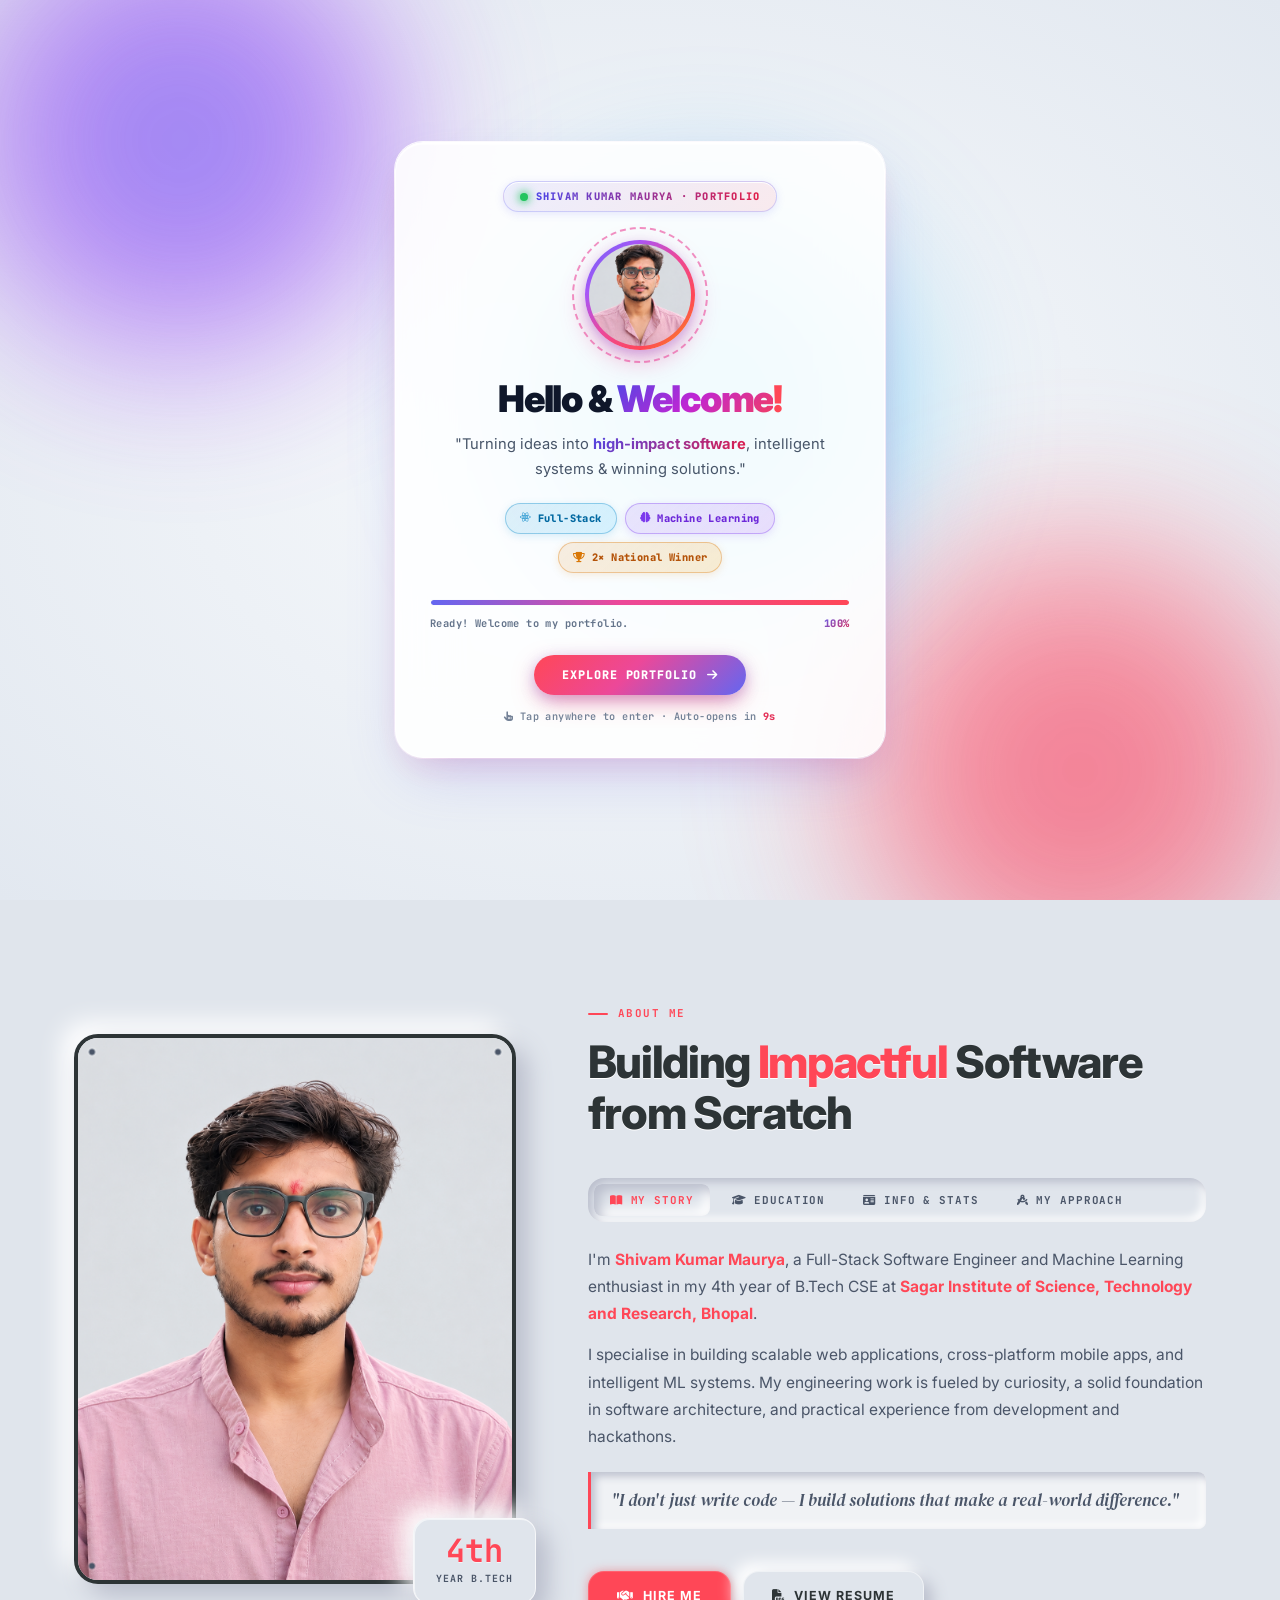
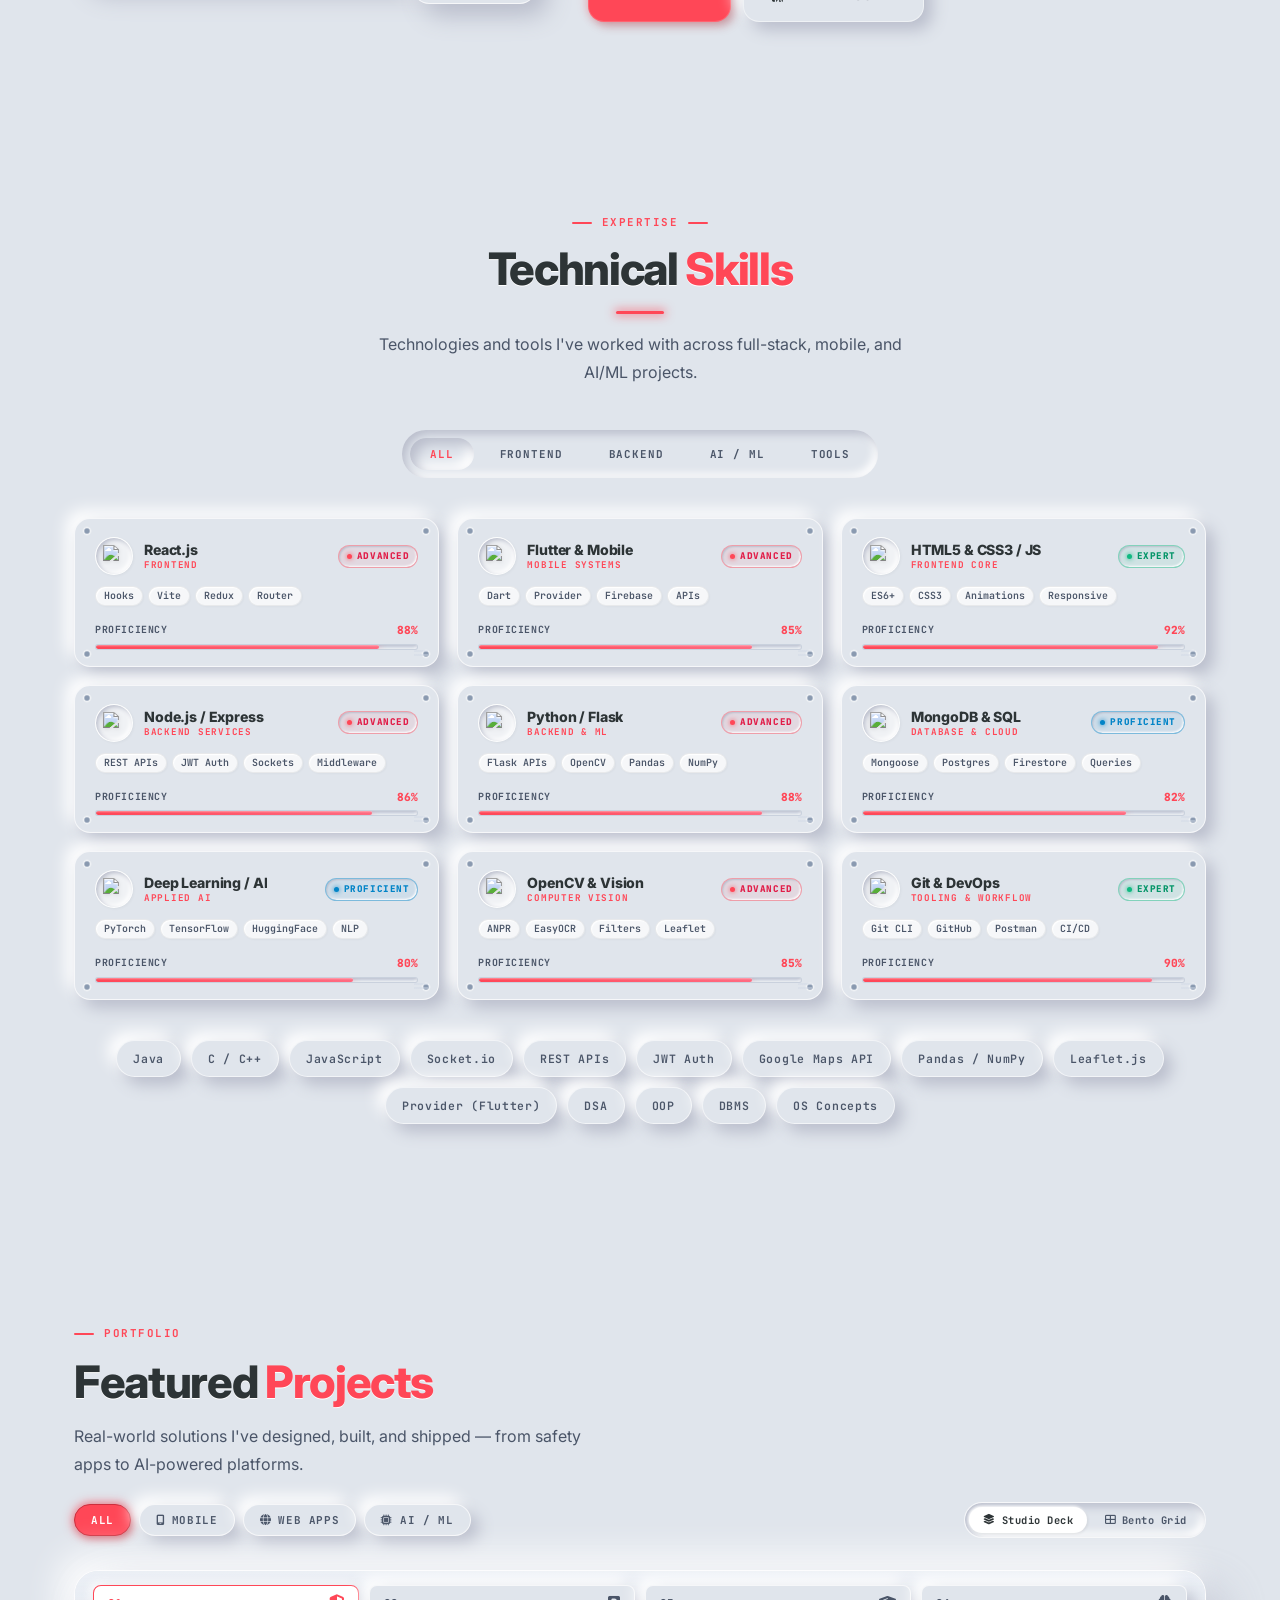
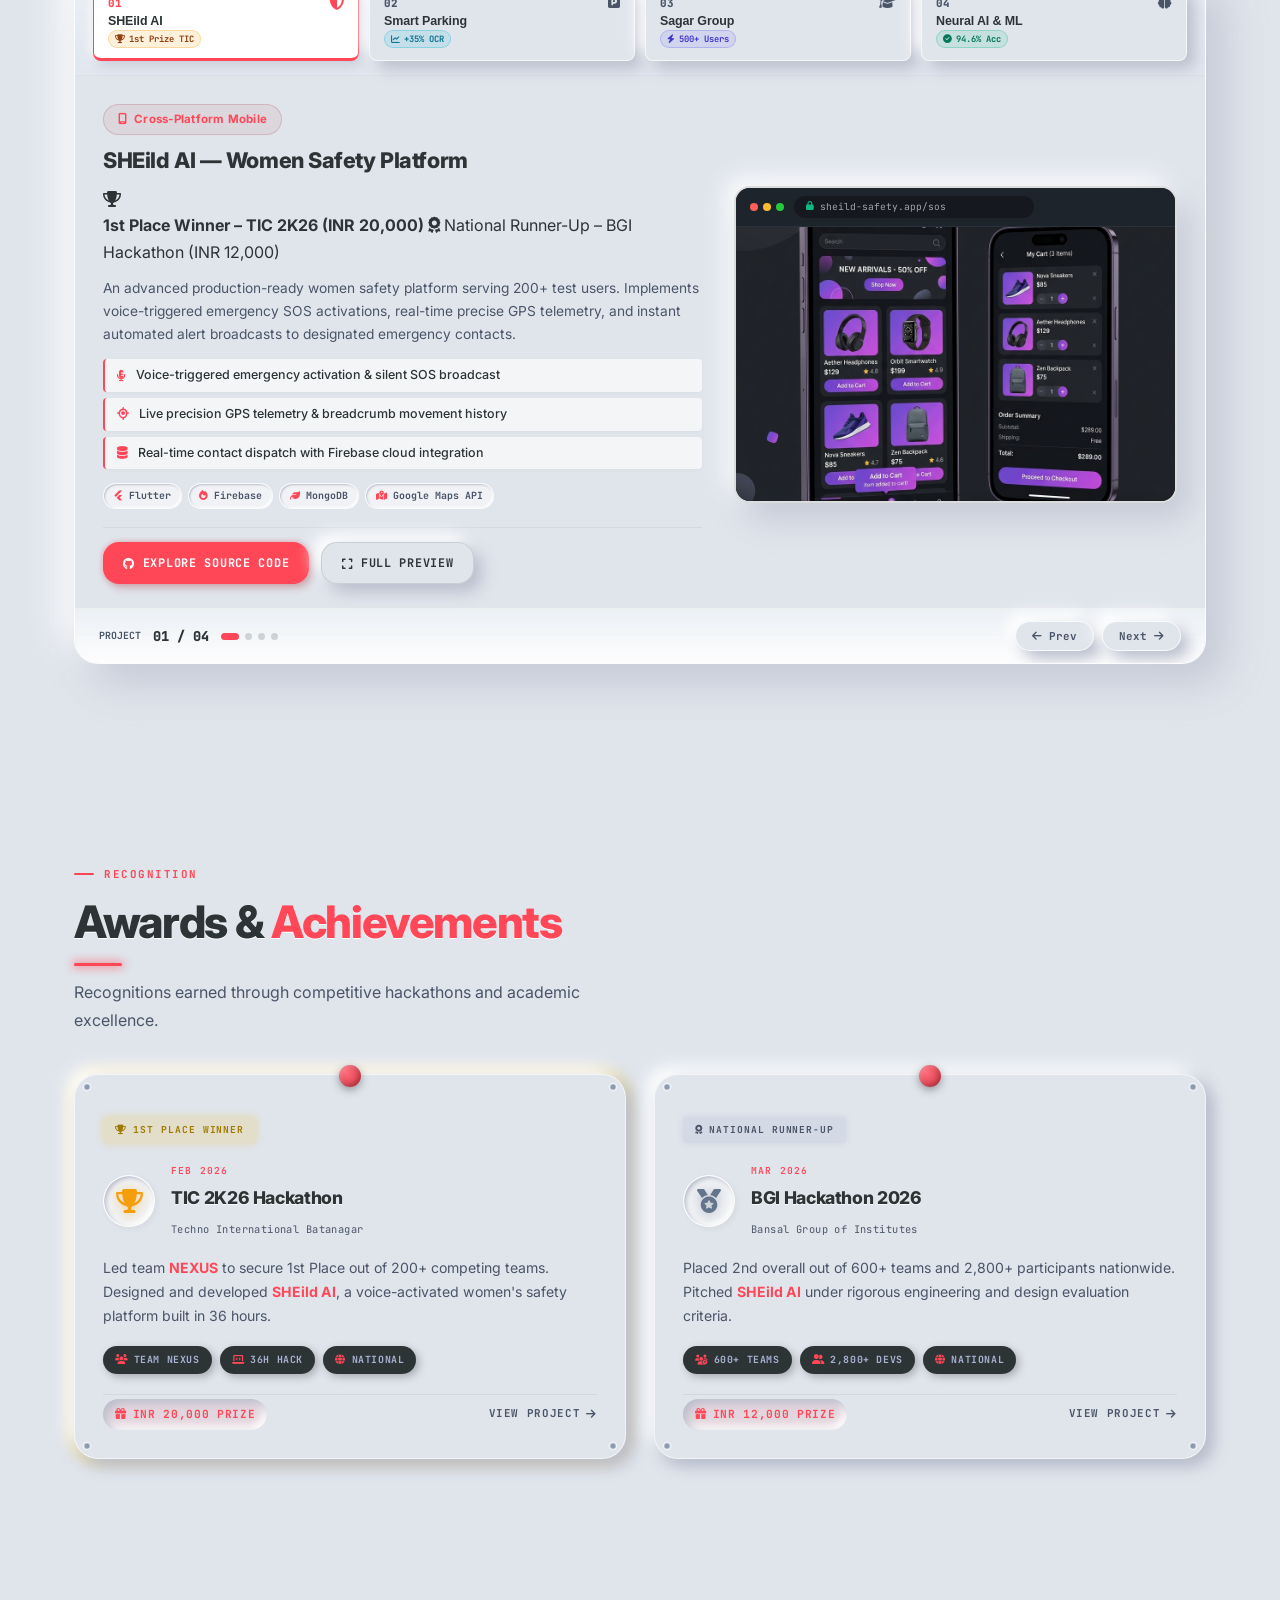
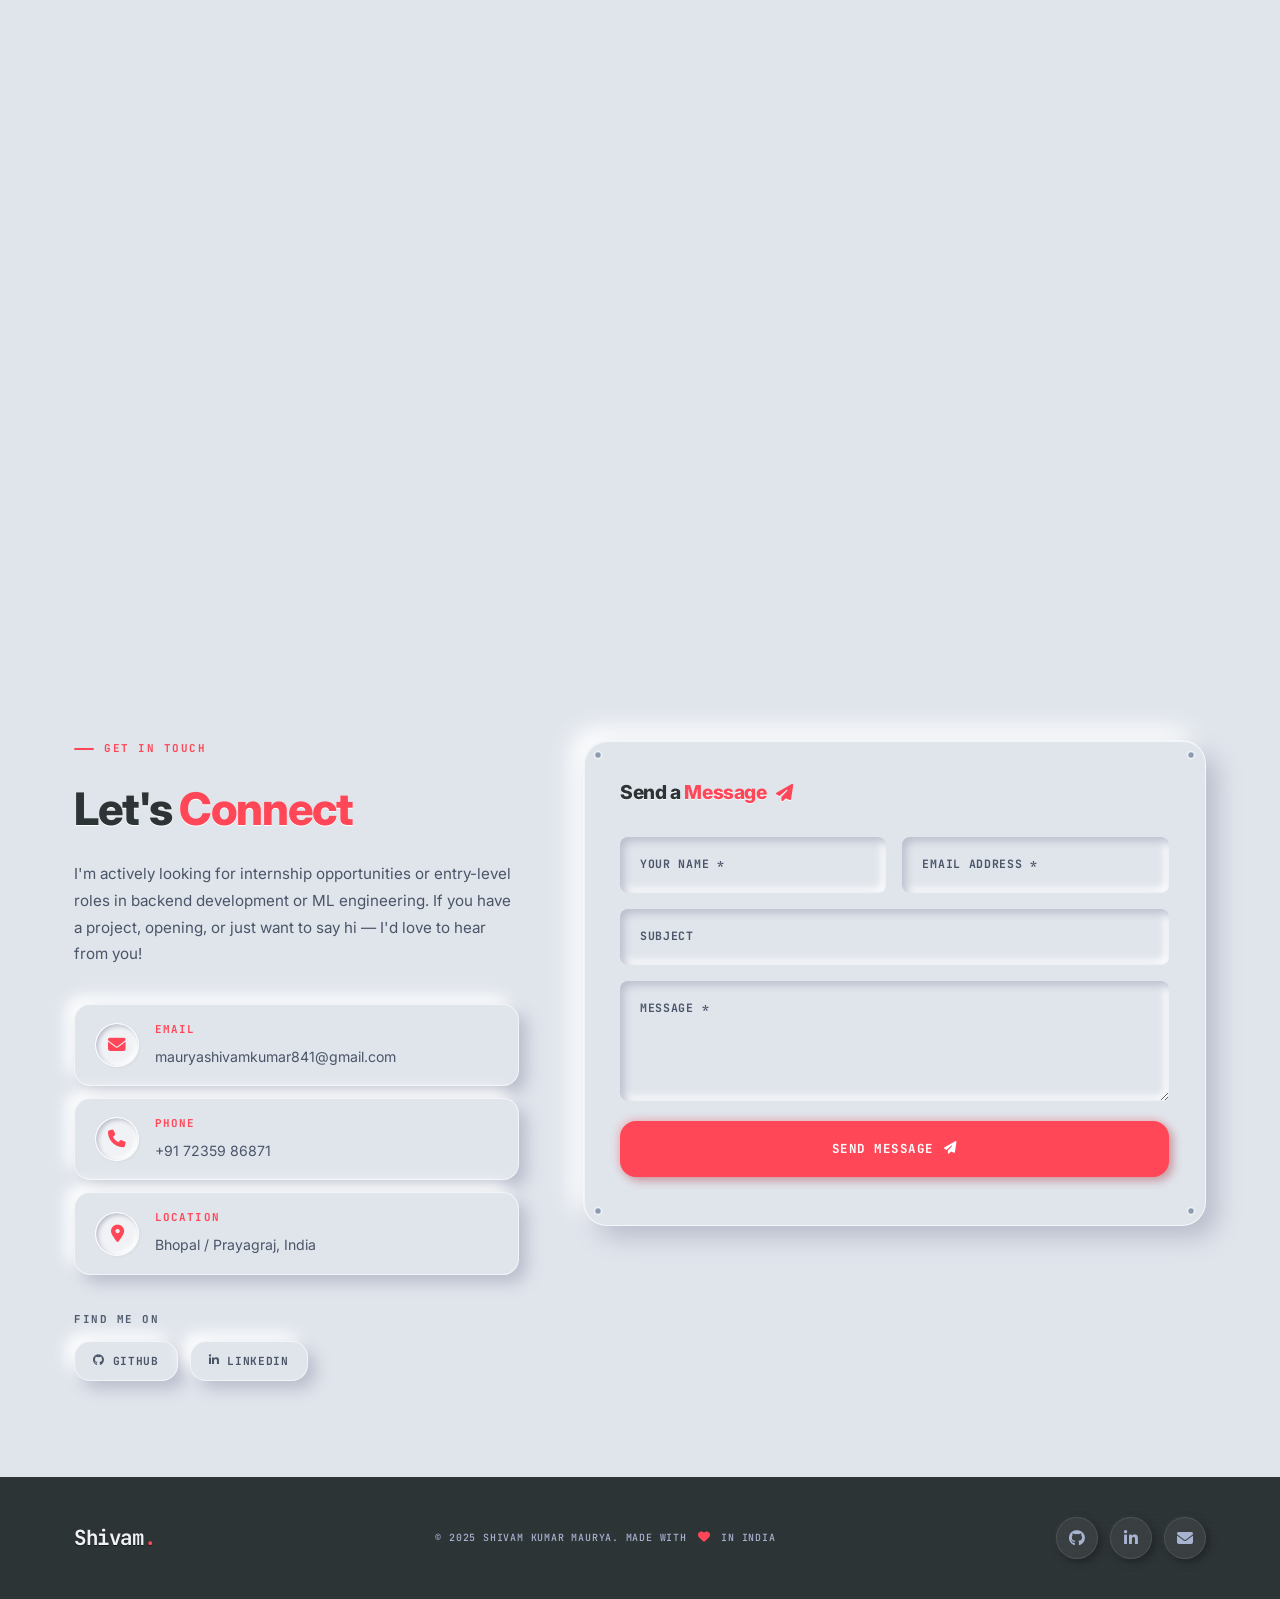
==== index.html @ 969d91b7 "feat: complete portfolio updates, SEO enhancements, sitemap.xml and robots.txt" ====
<!DOCTYPE html>
<html lang="en-IN">

<head>
  <meta charset="UTF-8" />
  <meta name="viewport" content="width=device-width, initial-scale=1.0, viewport-fit=cover" />
  <meta name="theme-color" content="#e0e5ec" />
  <meta name="description"
    content="Shivam Kumar Maurya — Full-Stack & ML Software Engineer. National Hackathon Winner (TIC 2K26 1st Place, BGI 2nd Place). Explore projects, achievements, and code." />
  <meta name="keywords"
    content="Shivam Kumar Maurya, shivam maurya sistec, shivam sistec, shivam maurya, SISTec Bhopal, SISTec-R, full stack developer, machine learning engineer, React, Flutter, Node.js, Python, portfolio, hackathon winner, Bhopal, India, shivam1264" />
  <meta name="author" content="Shivam Kumar Maurya" />

  <!-- Geographic & Indian Region SEO Priority -->
  <meta name="geo.region" content="IN-MP" />
  <meta name="geo.placename" content="Bhopal, Madhya Pradesh, India" />
  <meta name="geo.position" content="23.2599;77.4126" />
  <meta name="ICBM" content="23.2599, 77.4126" />

  <meta name="robots" content="index, follow, max-image-preview:large, max-snippet:-1, max-video-preview:-1" />
  <meta name="googlebot" content="index, follow" />
  <link rel="canonical" href="https://shivam1264.github.io/" />
  <link rel="sitemap" type="application/xml" title="Sitemap" href="sitemap.xml" />

  <!-- Open Graph / WhatsApp / LinkedIn / Facebook -->
  <meta property="og:locale" content="en_IN" />
  <meta property="og:type" content="website" />
  <meta property="og:url" content="https://shivam1264.github.io/" />
  <meta property="og:title" content="Shivam Kumar Maurya — Full-Stack & ML Engineer" />
  <meta property="og:description" content="National Hackathon Winner (TIC 2K26 1st Place, BGI 2nd Place). B.Tech CSE 4th Year. Building scalable web apps, mobile systems & AI solutions." />
  <meta property="og:image" content="https://shivam1264.github.io/assets/profile.png" />

  <!-- Twitter / X -->
  <meta name="twitter:card" content="summary_large_image" />
  <meta name="twitter:title" content="Shivam Kumar Maurya — Full-Stack & ML Engineer" />
  <meta name="twitter:description" content="National Hackathon Winner (TIC 2K26 1st Place, BGI 2nd Place). B.Tech CSE 4th Year." />
  <meta name="twitter:image" content="https://shivam1264.github.io/assets/profile.png" />

  <!-- Structured Data / JSON-LD for SEO -->
  <script type="application/ld+json">
  {
    "@context": "https://schema.org",
    "@graph": [
      {
        "@type": "Person",
        "@id": "https://shivam1264.github.io/#person",
        "name": "Shivam Kumar Maurya",
        "alternateName": ["Shivam Maurya", "Shivam SISTec", "Shivam Maurya SISTec"],
        "jobTitle": "Full-Stack & Machine Learning Software Engineer",
        "url": "https://shivam1264.github.io/",
        "image": "https://shivam1264.github.io/assets/profile.png",
        "sameAs": [
          "https://github.com/shivam1264",
          "https://linkedin.com/in/shivam-kumar-maurya-000370251"
        ],
        "address": {
          "@type": "PostalAddress",
          "addressLocality": "Bhopal",
          "addressRegion": "Madhya Pradesh",
          "addressCountry": "IN"
        },
        "alumniOf": "Sagar Institute of Science, Technology and Research (SISTec-R)",
        "knowsAbout": [
          "Full-Stack Web Development",
          "Machine Learning",
          "Python",
          "React.js",
          "Node.js",
          "Flutter",
          "Cybersecurity",
          "Cloud Computing"
        ],
        "awards": [
          "1st Place Winner - Technovision Innovation Contest (TIC 2K26)",
          "2nd Place - Bansal Group of Institutes (BGI) Hackathon"
        ]
      },
      {
        "@type": "WebSite",
        "@id": "https://shivam1264.github.io/#website",
        "url": "https://shivam1264.github.io/",
        "name": "Shivam Kumar Maurya Portfolio",
        "description": "Portfolio of Shivam Kumar Maurya — Full-Stack & ML Software Engineer, National Hackathon Winner.",
        "author": {
          "@id": "https://shivam1264.github.io/#person"
        }
      }
    ]
  }
  </script>

  <title>Shivam Kumar Maurya — Full-Stack &amp; ML Engineer</title>
  <link rel="icon" type="image/png" href="assets/profile.png" />
  <link rel="stylesheet" href="style.css" />
  <link rel="stylesheet" href="https://cdnjs.cloudflare.com/ajax/libs/font-awesome/6.5.0/css/all.min.css" />
</head>

<body>

  <!-- Custom Glow Cursor -->
  <div id="cursor-dot"></div>
  <div id="cursor-glow"></div>

  <!-- Scroll Progress Indicator -->
  <div class="scroll-progress-container">
    <div class="scroll-progress-bar" id="scroll-bar"></div>
  </div>

  <!-- WELCOME / INTRO SCREEN -->
  <div id="page-loader" class="welcome-screen">
    <!-- Ambient Colorful Glow Orbs -->
    <div class="welcome-orb welcome-orb-1"></div>
    <div class="welcome-orb welcome-orb-2"></div>
    <div class="welcome-orb welcome-orb-3"></div>

    <div class="welcome-card">
      <div class="welcome-badge">
        <span class="status-led"></span>
        <span class="welcome-badge-text">Shivam Kumar Maurya · Portfolio</span>
      </div>

      <div class="welcome-avatar-wrap">
        <div class="welcome-avatar-border">
          <img src="assets/profile.png" alt="Shivam Kumar Maurya" class="welcome-avatar" />
        </div>
        <span class="welcome-avatar-ring"></span>
      </div>

      <h1 class="welcome-title">
        Hello &amp; <span class="welcome-gradient-text">Welcome</span><span class="welcome-exclaim">!</span>
      </h1>

      <p class="welcome-message">
        "Turning ideas into <span class="welcome-highlight">high-impact software</span>, intelligent systems &amp; winning solutions."
      </p>

      <div class="welcome-tech-tags">
        <span class="chip-blue"><i class="fab fa-react"></i> Full-Stack</span>
        <span class="chip-purple"><i class="fas fa-brain"></i> Machine Learning</span>
        <span class="chip-amber"><i class="fas fa-trophy"></i> 2× National Winner</span>
      </div>

      <div class="welcome-progress-block">
        <div class="welcome-bar">
          <div class="welcome-bar-fill" id="welcome-bar-fill"></div>
        </div>
        <div class="welcome-status-row">
          <span class="welcome-status-label" id="welcome-status-label">Setting up environment...</span>
          <span class="welcome-pct" id="welcome-pct">0%</span>
        </div>
      </div>

      <button class="welcome-enter-btn" id="welcome-enter-btn">
        <span>Explore Portfolio</span> <i class="fas fa-arrow-right"></i>
      </button>

      <span class="welcome-tap-hint">
        <i class="fas fa-hand-pointer"></i> Tap anywhere to enter &middot; Auto-opens in <span id="welcome-countdown">12s</span>
      </span>
    </div>
  </div>

  <!-- ══════════════════════════════════
       NAVBAR
  ══════════════════════════════════ -->
  <nav id="navbar">
    <div class="container">
      <div class="nav-inner">
        <div class="nav-logo-group">
          <a href="#hero" class="nav-logo">Shivam<span>.</span></a>
          <div class="nav-status">
            <span class="status-led"></span>
            <span class="status-text">Online</span>
          </div>
        </div>
        <ul class="nav-links">
          <li><a href="#hero">Home</a></li>
          <li><a href="#about">About</a></li>
          <li><a href="#skills">Skills</a></li>
          <li><a href="#projects">Projects</a></li>
          <li><a href="#achievements">Awards</a></li>
          <li><a href="#contact" class="nav-cta">Contact</a></li>
        </ul>
        <div class="nav-actions">
          <button class="hamburger" id="hamburger" aria-label="Menu">
            <span></span><span></span><span></span>
          </button>
        </div>
      </div>
    </div>
  </nav>

  <!-- Mobile Menu Backdrop -->
  <div class="mobile-menu-backdrop" id="mobile-menu-backdrop"></div>

  <!-- Mobile Menu Drawer -->
  <div class="mobile-menu" id="mobile-menu" role="navigation" aria-label="Mobile Navigation">
    <div class="mobile-menu-header">
      <div class="mobile-menu-brand">
        <span class="mobile-logo">Shivam<span>.</span></span>
        <div class="nav-status">
          <span class="status-led"></span>
          <span class="status-text">Online</span>
        </div>
      </div>
    </div>
    <div class="mobile-menu-links">
      <a href="#hero"><i class="fas fa-home"></i> <span>Home</span></a>
      <a href="#about"><i class="fas fa-user-astronaut"></i> <span>About</span></a>
      <a href="#skills"><i class="fas fa-microchip"></i> <span>Skills</span></a>
      <a href="#projects"><i class="fas fa-laptop-code"></i> <span>Projects</span></a>
      <a href="#achievements"><i class="fas fa-trophy"></i> <span>Awards</span></a>
      <a href="#certifications"><i class="fas fa-certificate"></i> <span>Certifications</span></a>
      <a href="#contact" class="mobile-nav-cta"><i class="fas fa-paper-plane"></i> <span>Get In Touch</span></a>
    </div>
    <div class="mobile-menu-footer">
      <a href="https://github.com/shivam1264" target="_blank" rel="noopener" class="mobile-social" aria-label="GitHub">
        <i class="fab fa-github"></i>
      </a>
      <a href="https://linkedin.com/in/shivam-kumar-maurya-000370251" target="_blank" rel="noopener" class="mobile-social" aria-label="LinkedIn">
        <i class="fab fa-linkedin-in"></i>
      </a>
      <a href="mailto:mauryashivamkumar841@gmail.com" class="mobile-social" aria-label="Email">
        <i class="fas fa-envelope"></i>
      </a>
    </div>
  </div>


  <!-- ══════════════════════════════════
       HERO
  ══════════════════════════════════ -->
  <section id="hero">


    <div class="container">
      <div class="hero-content">

        <!-- Left -->
        <div class="hero-left">
          <div class="available-badge">
            <span class="available-dot"></span>
            Available for Internships &amp; Full-Time Roles
          </div>

          <h1 class="hero-name">
            <span class="word">Hi, I'm</span><br />
            <span class="word gradient-text">Shivam Kumar</span><br />
            <span class="word gradient-text">Maurya.</span>
          </h1>

          <div class="hero-title-badge">
            <i class="fas fa-code"></i>
            Full-Stack &amp; Machine Learning Engineer
          </div>

          <div class="hero-role">
            I build
            <div class="typewriter-wrapper">
              <span class="typewriter-text" id="typewriter"></span>
              <span class="cursor"></span>
            </div>
          </div>

          <p class="hero-description">
            4th-year B.Tech CSE student passionate about scalable web apps, REST APIs, and ML systems.
            <strong>National Hackathon Winner</strong> (INR 32,000+ prizes) with hands-on experience
            in React, Flutter, Node.js, Python, and OpenCV. Cisco-certified.
          </p>

          <div class="hero-actions">
            <a href="#projects" class="btn btn-primary" id="hero-work-btn">
              <i class="fas fa-rocket"></i>
              View My Work
            </a>
            <a href="assets/Shivam_Kumar_Maurya_Resume.pdf" target="_blank" rel="noopener" class="btn btn-secondary" id="hero-resume-btn">
              <i class="fas fa-file-download"></i>
              Download CV
            </a>
            <a href="#contact" class="btn btn-outline" id="hero-contact-btn">
              <i class="fas fa-paper-plane"></i>
              Hire Me
            </a>
          </div>

          <div class="hero-social">
            <span>Connect</span>
            <a href="https://github.com/shivam1264" target="_blank" rel="noopener" class="social-link" id="hero-github"
              aria-label="GitHub">
              <i class="fab fa-github"></i>
            </a>
            <a href="https://linkedin.com/in/shivam-kumar-maurya-000370251" target="_blank" rel="noopener"
              class="social-link" id="hero-linkedin" aria-label="LinkedIn">
              <i class="fab fa-linkedin-in"></i>
            </a>
            <a href="mailto:mauryashivamkumar841@gmail.com" class="social-link" id="hero-email" aria-label="Email">
              <i class="fas fa-envelope"></i>
            </a>
          </div>
        </div>

        <!-- Right — Photo -->
        <div class="hero-right">
          <div class="profile-wrapper">
            <div class="profile-ring"></div>
            <div class="profile-ring-dash"></div>
            <img src="assets/profile.png" alt="Shivam Kumar Maurya — Full-Stack & ML Engineer" class="profile-img"
              id="profile-photo" loading="eager" />

            <div class="float-badge badge-1">
              <span class="badge-icon"><i class="fas fa-trophy" style="color: #f59e0b;"></i></span>
              <div>
                <div class="badge-label">Hackathon Winner</div>
                <div class="badge-value">2× National</div>
              </div>
            </div>

            <div class="float-badge badge-2">
              <span class="badge-icon"><i class="fas fa-laptop-code" style="color: #0284c7;"></i></span>
              <div>
                <div class="badge-label">Projects Built</div>
                <div class="badge-value">10+</div>
              </div>
            </div>

            <div class="float-badge badge-3">
              <span class="badge-icon"><i class="fas fa-graduation-cap" style="color: #8b5cf6;"></i></span>
              <div>
                <div class="badge-label">B.Tech CSE</div>
                <div class="badge-value">4th Year</div>
              </div>
            </div>
          </div>
        </div>

      </div>
    </div>

    <a href="#about" class="scroll-indicator" id="scroll-indicator">
      <span>Scroll</span>
      <div class="scroll-mouse">
        <div class="scroll-wheel"></div>
      </div>
    </a>
  </section>


  <!-- ══════════════════════════════════
       ABOUT
  ══════════════════════════════════ -->
  <section id="about">
    <div class="container">
      <div class="about-grid">

        <div class="about-image-wrap reveal-about-img">
          <div class="about-glow-1"></div>
          <div class="about-glow-2"></div>
          <div class="about-img-frame">
            <img src="assets/profile.png" alt="Shivam Kumar Maurya" id="about-photo" loading="lazy" />
          </div>
          <div class="about-experience-badge">
            <span class="exp-num">4th</span>
            <span class="exp-label">Year B.Tech</span>
          </div>
        </div>

        <div class="about-text reveal-about-text">
          <div>
            <div class="section-tag">About Me</div>
            <h2 class="section-title">Building <span>Impactful</span> Software from Scratch</h2>
          </div>

          <!-- About Navigation Tabs -->
          <div class="about-tabs-nav">
            <button class="about-tab-btn active" data-tab="story" id="tab-btn-story">
              <i class="fas fa-book-open"></i> My Story
            </button>
            <button class="about-tab-btn" data-tab="education" id="tab-btn-education">
              <i class="fas fa-graduation-cap"></i> Education
            </button>
            <button class="about-tab-btn" data-tab="info" id="tab-btn-info">
              <i class="fas fa-id-card"></i> Info & Stats
            </button>
            <button class="about-tab-btn" data-tab="approach" id="tab-btn-approach">
              <i class="fas fa-drafting-compass"></i> My Approach
            </button>
          </div>

          <!-- About Tab Contents -->
          <div class="about-tabs-content">

            <!-- Tab Panel 1: Story -->
            <div class="about-tab-panel active" id="tab-story">
              <p class="about-bio">
                I'm <strong>Shivam Kumar Maurya</strong>, a Full-Stack Software Engineer and Machine Learning enthusiast
                in my 4th year of B.Tech CSE at <strong>Sagar Institute of Science, Technology and Research,
                  Bhopal</strong>.
              </p>
              <p class="about-bio">
                I specialise in building scalable web applications, cross-platform mobile apps, and intelligent ML
                systems. My engineering work is fueled by curiosity, a solid foundation in software architecture, and
                practical experience from development and hackathons.
              </p>
              <div class="fancy-quote">
                "I don't just write code — I build solutions that make a real-world difference."
              </div>
            </div>

            <!-- Tab Panel 2: Education -->
            <div class="about-tab-panel" id="tab-education">
              <div class="edu-timeline">

                <div class="edu-item reveal">
                  <div class="edu-degree">B.Tech in Computer Science and Engineering</div>
                  <div class="edu-school">
                    <i class="fas fa-university"></i>
                    Sagar Institute of Science, Technology and Research, Bhopal
                  </div>
                  <div class="edu-meta">
                    <span class="edu-badge year">2023 – 2027</span>
                    <span class="edu-badge score">CGPA: 6.87 / 10</span>
                    <span class="edu-badge current">Currently 4th Year</span>
                  </div>
                </div>

                <div class="edu-item reveal">
                  <div class="edu-degree">Class XII — Science (PCM)</div>
                  <div class="edu-school">
                    <i class="fas fa-school"></i>
                    Sardar Patel Inter College, Prayagraj
                  </div>
                  <div class="edu-meta">
                    <span class="edu-badge year">2022</span>
                    <span class="edu-badge score">67%</span>
                  </div>
                </div>

                <div class="edu-item reveal">
                  <div class="edu-degree">Class X</div>
                  <div class="edu-school">
                    <i class="fas fa-school"></i>
                    Gopal Vidyalaya Inter College, Prayagraj
                  </div>
                  <div class="edu-meta">
                    <span class="edu-badge year">2020</span>
                    <span class="edu-badge score">73%</span>
                  </div>
                </div>

              </div>
            </div>

            <!-- Tab Panel 2: Info & Stats -->
            <div class="about-tab-panel" id="tab-info">
              <div class="about-highlights">
                <div class="highlight-item">
                  <span class="highlight-icon"><i class="fas fa-user-graduate"></i></span>
                  <div class="highlight-info">
                    <strong>Education</strong>
                    <span>B.Tech CSE — CGPA 6.87</span>
                  </div>
                </div>
                <div class="highlight-item">
                  <span class="highlight-icon"><i class="fas fa-location-dot"></i></span>
                  <div class="highlight-info">
                    <strong>Location</strong>
                    <span>Bhopal / Prayagraj, India</span>
                  </div>
                </div>
                <div class="highlight-item">
                  <span class="highlight-icon"><i class="fas fa-briefcase"></i></span>
                  <div class="highlight-info">
                    <strong>Looking For</strong>
                    <span>Internship / Entry-Level</span>
                  </div>
                </div>
                <div class="highlight-item">
                  <span class="highlight-icon"><i class="fas fa-language"></i></span>
                  <div class="highlight-info">
                    <strong>Languages</strong>
                    <span>English &amp; Hindi</span>
                  </div>
                </div>
              </div>

              <div class="stats-row">
                <div class="stat-card">
                  <div class="stat-num" data-count="10" data-suffix="+">0+</div>
                  <div class="stat-label">Projects Built</div>
                </div>
                <div class="stat-card">
                  <div class="stat-num" data-count="2" data-suffix="×">0×</div>
                  <div class="stat-label">National Winner</div>
                </div>
                <div class="stat-card">
                  <div class="stat-num" data-count="3" data-suffix="">0</div>
                  <div class="stat-label">Cisco Certs</div>
                </div>
              </div>
            </div>

            <!-- Tab Panel 3: My Approach -->
            <div class="about-tab-panel" id="tab-approach">
              <div class="approach-grid">
                <div class="approach-item">
                  <div class="approach-head">
                    <span class="approach-num">01</span>
                    <strong>Full-Stack Scalability</strong>
                  </div>
                  <p class="approach-desc">Designing modular systems, RESTful APIs, and responsive frontends that
                    perform consistently under high user load.</p>
                </div>
                <div class="approach-item">
                  <div class="approach-head">
                    <span class="approach-num">02</span>
                    <strong>AI &amp; ML Integration</strong>
                  </div>
                  <p class="approach-desc">Integrating intelligence into applications via Computer Vision (OpenCV), NLP,
                    OCR pipelines, and prediction models.</p>
                </div>
                <div class="approach-item">
                  <div class="approach-head">
                    <span class="approach-num">03</span>
                    <strong>Rapid Prototyping</strong>
                  </div>
                  <p class="approach-desc">Leveraging rapid feedback loops during hackathons to build functional,
                    polished, and winning software architectures quickly.</p>
                </div>
                <div class="approach-item">
                  <div class="approach-head">
                    <span class="approach-num">04</span>
                    <strong>Continuous Adaptation</strong>
                  </div>
                  <p class="approach-desc">Deep-diving into new frameworks, algorithms, and core CS concepts to remain
                    competitive and deliver cutting-edge solutions.</p>
                </div>
              </div>
            </div>

          </div>

          <div class="about-actions" style="display:flex;gap:12px;flex-wrap:wrap;margin-top:10px;">
            <a href="#contact" class="btn btn-primary" id="about-hire-btn">
              <i class="fas fa-handshake"></i>
              Hire Me
            </a>
            <a href="assets/Shivam_Kumar_Maurya_Resume.pdf" target="_blank" rel="noopener" class="btn btn-outline"
              id="about-resume-btn">
              <i class="fas fa-file-pdf"></i>
              View Resume
            </a>
          </div>
        </div>

      </div>
    </div>
  </section>





  <!-- ══════════════════════════════════
       SKILLS
  ══════════════════════════════════ -->
  <section id="skills">
    <div class="container">

      <div class="skills-header reveal">
        <div class="section-tag">Expertise</div>
        <h2 class="section-title">Technical <span>Skills</span></h2>
        <span class="section-divider"></span>
        <p class="section-subtitle">Technologies and tools I've worked with across full-stack, mobile, and AI/ML
          projects.</p>
      </div>

      <div class="skills-tabs reveal">
        <button class="skill-tab active" data-cat="all" id="skill-tab-all">All</button>
        <button class="skill-tab" data-cat="frontend" id="skill-tab-frontend">Frontend</button>
        <button class="skill-tab" data-cat="backend" id="skill-tab-backend">Backend</button>
        <button class="skill-tab" data-cat="ml" id="skill-tab-ml">AI / ML</button>
        <button class="skill-tab" data-cat="tools" id="skill-tab-tools">Tools</button>
      </div>

      <!-- Mobile View Mode Toggle (Mobile Only) -->
      <div class="skills-mobile-controls reveal">
        <div class="skills-mobile-view-toggle">
          <button class="mobile-view-btn active" data-view="slider" id="skills-view-slider">
            <i class="fas fa-arrows-left-right"></i>
            <span>Swipe Deck</span>
          </button>
          <button class="mobile-view-btn" data-view="grid" id="skills-view-grid">
            <i class="fas fa-table-cells-large"></i>
            <span>Compact Grid</span>
          </button>
        </div>
      </div>

      <div class="skills-grid" id="skills-grid">

        <!-- 1. React -->
        <div class="card skill-card reveal" data-cat="frontend" data-brand="react">
          <div class="skill-card-top">
            <div class="skill-info">
              <div class="skill-icon" aria-label="React.js Logo">
                <img src="https://cdn.jsdelivr.net/gh/devicons/devicon@latest/icons/react/react-original.svg" alt="React.js" class="tech-icon-img" width="20" height="20" loading="lazy" />
              </div>
              <div>
                <div class="skill-name">React.js</div>
                <div class="skill-category">Frontend</div>
              </div>
            </div>
            <span class="skill-level-badge advanced">Advanced</span>
          </div>
          <div class="skill-subtags">
            <span>Hooks</span>
            <span>Vite</span>
            <span>Redux</span>
            <span>Router</span>
          </div>
          <div class="skill-bar-wrapper">
            <div class="skill-bar-header">
              <span class="skill-bar-label">Proficiency</span>
              <span class="skill-bar-pct">88%</span>
            </div>
            <div class="skill-bar-track">
              <div class="skill-bar-fill" data-width="88"></div>
            </div>
          </div>
        </div>

        <!-- 2. Flutter / Mobile -->
        <div class="card skill-card reveal" data-cat="frontend" data-brand="flutter">
          <div class="skill-card-top">
            <div class="skill-info">
              <div class="skill-icon" aria-label="Flutter Logo">
                <img src="https://cdn.jsdelivr.net/gh/devicons/devicon@latest/icons/flutter/flutter-original.svg" alt="Flutter" class="tech-icon-img" width="20" height="20" loading="lazy" />
              </div>
              <div>
                <div class="skill-name">Flutter &amp; Mobile</div>
                <div class="skill-category">Mobile Systems</div>
              </div>
            </div>
            <span class="skill-level-badge advanced">Advanced</span>
          </div>
          <div class="skill-subtags">
            <span>Dart</span>
            <span>Provider</span>
            <span>Firebase</span>
            <span>APIs</span>
          </div>
          <div class="skill-bar-wrapper">
            <div class="skill-bar-header">
              <span class="skill-bar-label">Proficiency</span>
              <span class="skill-bar-pct">85%</span>
            </div>
            <div class="skill-bar-track">
              <div class="skill-bar-fill" data-width="85"></div>
            </div>
          </div>
        </div>

        <!-- 3. HTML5 & CSS / JS -->
        <div class="card skill-card reveal" data-cat="frontend" data-brand="html">
          <div class="skill-card-top">
            <div class="skill-info">
              <div class="skill-icon" aria-label="HTML5 Logo">
                <img src="https://cdn.jsdelivr.net/gh/devicons/devicon@latest/icons/html5/html5-original.svg" alt="HTML5" class="tech-icon-img" width="20" height="20" loading="lazy" />
              </div>
              <div>
                <div class="skill-name">HTML5 &amp; CSS3 / JS</div>
                <div class="skill-category">Frontend Core</div>
              </div>
            </div>
            <span class="skill-level-badge expert">Expert</span>
          </div>
          <div class="skill-subtags">
            <span>ES6+</span>
            <span>CSS3</span>
            <span>Animations</span>
            <span>Responsive</span>
          </div>
          <div class="skill-bar-wrapper">
            <div class="skill-bar-header">
              <span class="skill-bar-label">Proficiency</span>
              <span class="skill-bar-pct">92%</span>
            </div>
            <div class="skill-bar-track">
              <div class="skill-bar-fill" data-width="92"></div>
            </div>
          </div>
        </div>

        <!-- 4. Node.js & Express -->
        <div class="card skill-card reveal" data-cat="backend" data-brand="node">
          <div class="skill-card-top">
            <div class="skill-info">
              <div class="skill-icon" aria-label="Node.js Logo">
                <img src="https://cdn.jsdelivr.net/gh/devicons/devicon@latest/icons/nodejs/nodejs-original.svg" alt="Node.js" class="tech-icon-img" width="20" height="20" loading="lazy" />
              </div>
              <div>
                <div class="skill-name">Node.js / Express</div>
                <div class="skill-category">Backend Services</div>
              </div>
            </div>
            <span class="skill-level-badge advanced">Advanced</span>
          </div>
          <div class="skill-subtags">
            <span>REST APIs</span>
            <span>JWT Auth</span>
            <span>Sockets</span>
            <span>Middleware</span>
          </div>
          <div class="skill-bar-wrapper">
            <div class="skill-bar-header">
              <span class="skill-bar-label">Proficiency</span>
              <span class="skill-bar-pct">86%</span>
            </div>
            <div class="skill-bar-track">
              <div class="skill-bar-fill" data-width="86"></div>
            </div>
          </div>
        </div>

        <!-- 5. Python & Flask -->
        <div class="card skill-card reveal" data-cat="backend" data-brand="python">
          <div class="skill-card-top">
            <div class="skill-info">
              <div class="skill-icon" aria-label="Python Logo">
                <img src="https://cdn.jsdelivr.net/gh/devicons/devicon@latest/icons/python/python-original.svg" alt="Python" class="tech-icon-img" width="20" height="20" loading="lazy" />
              </div>
              <div>
                <div class="skill-name">Python / Flask</div>
                <div class="skill-category">Backend &amp; ML</div>
              </div>
            </div>
            <span class="skill-level-badge advanced">Advanced</span>
          </div>
          <div class="skill-subtags">
            <span>Flask APIs</span>
            <span>OpenCV</span>
            <span>Pandas</span>
            <span>NumPy</span>
          </div>
          <div class="skill-bar-wrapper">
            <div class="skill-bar-header">
              <span class="skill-bar-label">Proficiency</span>
              <span class="skill-bar-pct">88%</span>
            </div>
            <div class="skill-bar-track">
              <div class="skill-bar-fill" data-width="88"></div>
            </div>
          </div>
        </div>

        <!-- 6. MongoDB & Databases -->
        <div class="card skill-card reveal" data-cat="backend" data-brand="mongo">
          <div class="skill-card-top">
            <div class="skill-info">
              <div class="skill-icon" aria-label="MongoDB Logo">
                <img src="https://cdn.jsdelivr.net/gh/devicons/devicon@latest/icons/mongodb/mongodb-original.svg" alt="MongoDB" class="tech-icon-img" width="20" height="20" loading="lazy" />
              </div>
              <div>
                <div class="skill-name">MongoDB &amp; SQL</div>
                <div class="skill-category">Database &amp; Cloud</div>
              </div>
            </div>
            <span class="skill-level-badge proficient">Proficient</span>
          </div>
          <div class="skill-subtags">
            <span>Mongoose</span>
            <span>Postgres</span>
            <span>Firestore</span>
            <span>Queries</span>
          </div>
          <div class="skill-bar-wrapper">
            <div class="skill-bar-header">
              <span class="skill-bar-label">Proficiency</span>
              <span class="skill-bar-pct">82%</span>
            </div>
            <div class="skill-bar-track">
              <div class="skill-bar-fill" data-width="82"></div>
            </div>
          </div>
        </div>

        <!-- 7. Deep Learning & NLP -->
        <div class="card skill-card reveal" data-cat="ml" data-brand="ai">
          <div class="skill-card-top">
            <div class="skill-info">
              <div class="skill-icon" aria-label="PyTorch Logo">
                <img src="https://cdn.jsdelivr.net/gh/devicons/devicon@latest/icons/pytorch/pytorch-original.svg" alt="PyTorch" class="tech-icon-img" width="20" height="20" loading="lazy" />
              </div>
              <div>
                <div class="skill-name">Deep Learning / AI</div>
                <div class="skill-category">Applied AI</div>
              </div>
            </div>
            <span class="skill-level-badge proficient">Proficient</span>
          </div>
          <div class="skill-subtags">
            <span>PyTorch</span>
            <span>TensorFlow</span>
            <span>HuggingFace</span>
            <span>NLP</span>
          </div>
          <div class="skill-bar-wrapper">
            <div class="skill-bar-header">
              <span class="skill-bar-label">Proficiency</span>
              <span class="skill-bar-pct">80%</span>
            </div>
            <div class="skill-bar-track">
              <div class="skill-bar-fill" data-width="80"></div>
            </div>
          </div>
        </div>

        <!-- 8. OpenCV & Vision -->
        <div class="card skill-card reveal" data-cat="ml" data-brand="opencv">
          <div class="skill-card-top">
            <div class="skill-info">
              <div class="skill-icon" aria-label="OpenCV Logo">
                <img src="https://cdn.jsdelivr.net/gh/devicons/devicon@latest/icons/opencv/opencv-original.svg" alt="OpenCV" class="tech-icon-img" width="20" height="20" loading="lazy" />
              </div>
              <div>
                <div class="skill-name">OpenCV &amp; Vision</div>
                <div class="skill-category">Computer Vision</div>
              </div>
            </div>
            <span class="skill-level-badge advanced">Advanced</span>
          </div>
          <div class="skill-subtags">
            <span>ANPR</span>
            <span>EasyOCR</span>
            <span>Filters</span>
            <span>Leaflet</span>
          </div>
          <div class="skill-bar-wrapper">
            <div class="skill-bar-header">
              <span class="skill-bar-label">Proficiency</span>
              <span class="skill-bar-pct">85%</span>
            </div>
            <div class="skill-bar-track">
              <div class="skill-bar-fill" data-width="85"></div>
            </div>
          </div>
        </div>

        <!-- 9. Git & Tools -->
        <div class="card skill-card reveal" data-cat="tools" data-brand="git">
          <div class="skill-card-top">
            <div class="skill-info">
              <div class="skill-icon" aria-label="Git Logo">
                <img src="https://cdn.jsdelivr.net/gh/devicons/devicon@latest/icons/git/git-original.svg" alt="Git" class="tech-icon-img" width="20" height="20" loading="lazy" />
              </div>
              <div>
                <div class="skill-name">Git &amp; DevOps</div>
                <div class="skill-category">Tooling &amp; Workflow</div>
              </div>
            </div>
            <span class="skill-level-badge expert">Expert</span>
          </div>
          <div class="skill-subtags">
            <span>Git CLI</span>
            <span>GitHub</span>
            <span>Postman</span>
            <span>CI/CD</span>
          </div>
          <div class="skill-bar-wrapper">
            <div class="skill-bar-header">
              <span class="skill-bar-label">Proficiency</span>
              <span class="skill-bar-pct">90%</span>
            </div>
            <div class="skill-bar-track">
              <div class="skill-bar-fill" data-width="90"></div>
            </div>
          </div>
        </div>

      </div>
      <!-- Mobile Slider Track Navigation (Mobile Only) -->
      <div class="skills-slider-nav reveal" id="skills-slider-nav">
        <button class="slider-nav-btn prev" id="skills-prev-btn" aria-label="Previous skill">
          <i class="fas fa-chevron-left"></i>
        </button>
        <div class="slider-track-info">
          <span class="slider-counter" id="skills-counter">1 / 9</span>
          <div class="slider-dots" id="skills-dots"></div>
        </div>
        <button class="slider-nav-btn next" id="skills-next-btn" aria-label="Next skill">
          <i class="fas fa-chevron-right"></i>
        </button>
      </div>

      <!-- Language / Core CS tags -->
      <div class="tech-cloud reveal">
        <span class="tech-tag">Java</span>
        <span class="tech-tag">C / C++</span>
        <span class="tech-tag">JavaScript</span>
        <span class="tech-tag">Socket.io</span>
        <span class="tech-tag">REST APIs</span>
        <span class="tech-tag">JWT Auth</span>
        <span class="tech-tag">Google Maps API</span>
        <span class="tech-tag">Pandas / NumPy</span>
        <span class="tech-tag">Leaflet.js</span>
        <span class="tech-tag">Provider (Flutter)</span>
        <span class="tech-tag">DSA</span>
        <span class="tech-tag">OOP</span>
        <span class="tech-tag">DBMS</span>
        <span class="tech-tag">OS Concepts</span>
      </div>

    </div>
  </section>


  <!-- ══════════════════════════════════
       PROJECTS (Bento Grid)
  ══════════════════════════════════ -->
  <section id="projects">
    <div class="container">

      <div class="projects-header reveal">
        <div class="section-tag">Portfolio</div>
        <h2 class="section-title">Featured <span>Projects</span></h2>
        <p class="section-subtitle">Real-world solutions I've designed, built, and shipped — from safety apps to
          AI-powered platforms.</p>

        <div class="projects-toolbar">
          <div class="filter-bar">
            <button class="filter-btn active" data-filter="all" id="filter-all">All</button>
            <button class="filter-btn" data-filter="mobile" id="filter-mobile"><i class="fas fa-mobile-screen"></i> Mobile</button>
            <button class="filter-btn" data-filter="web" id="filter-web"><i class="fas fa-globe"></i> Web Apps</button>
            <button class="filter-btn" data-filter="ml" id="filter-ml"><i class="fas fa-microchip"></i> AI / ML</button>
          </div>
          <div class="view-mode-toggle">
            <button class="view-mode-btn active" data-mode="deck" id="view-mode-deck" title="Interactive Studio Deck">
              <i class="fas fa-layer-group"></i> <span>Studio Deck</span>
            </button>
            <button class="view-mode-btn" data-mode="bento" id="view-mode-bento" title="Bento Grid Showcase">
              <i class="fas fa-table-cells-large"></i> <span>Bento Grid</span>
            </button>
          </div>
        </div>
      </div>

      <!-- ══════════════════════════════════════════
           VIEW 1: NEXT-GEN INTERACTIVE STUDIO DECK
           ══════════════════════════════════════════ -->
      <div class="projects-deck-container" id="projects-deck-view">
        <div class="projects-deck-frame">

          <!-- Tactile Horizontal Segmented Dock -->
          <div class="deck-nav-dock">
            <button class="deck-dock-tab active" data-project="shield-ai" data-category="mobile" id="dock-shield-ai">
              <div class="dock-tab-head">
                <span class="dock-num">01</span>
                <i class="fas fa-shield-halved dock-icon"></i>
              </div>
              <div class="dock-tab-body">
                <span class="dock-title">SHEild AI</span>
                <span class="dock-pill gold"><i class="fas fa-trophy"></i> 1st Prize TIC</span>
              </div>
            </button>

            <button class="deck-dock-tab" data-project="smart-parking" data-category="web ml" id="dock-smart-parking">
              <div class="dock-tab-head">
                <span class="dock-num">02</span>
                <i class="fas fa-square-parking dock-icon"></i>
              </div>
              <div class="dock-tab-body">
                <span class="dock-title">Smart Parking</span>
                <span class="dock-pill cyan"><i class="fas fa-chart-line"></i> +35% OCR</span>
              </div>
            </button>

            <button class="deck-dock-tab" data-project="sagar-group" data-category="web" id="dock-sagar-group">
              <div class="dock-tab-head">
                <span class="dock-num">03</span>
                <i class="fas fa-graduation-cap dock-icon"></i>
              </div>
              <div class="dock-tab-body">
                <span class="dock-title">Sagar Group</span>
                <span class="dock-pill indigo"><i class="fas fa-bolt"></i> 500+ Users</span>
              </div>
            </button>

            <button class="deck-dock-tab" data-project="ml-ai" data-category="ml" id="dock-ml-ai">
              <div class="dock-tab-head">
                <span class="dock-num">04</span>
                <i class="fas fa-brain dock-icon"></i>
              </div>
              <div class="dock-tab-body">
                <span class="dock-title">Neural AI &amp; ML</span>
                <span class="dock-pill emerald"><i class="fas fa-check-circle"></i> 94.6% Acc</span>
              </div>
            </button>
          </div>

          <!-- Studio Stage: Active Project Panels -->
          <div class="deck-stage-wrapper">

            <!-- 1. SHEild AI -->
            <article class="deck-project-card active" id="deck-shield-ai" data-category="mobile">
              <div class="deck-card-grid">
                <div class="deck-intel-col">
                  <div class="deck-cat-badge">
                    <i class="fas fa-mobile-screen"></i>
                    <span>Cross-Platform Mobile</span>
                  </div>

                  <h3 class="deck-project-title">SHEild AI — Women Safety Platform</h3>

                  <!-- Gold Trophy Award Banner -->
                  <div class="project-award-banner">
                    <div class="gold-trophy">
                      <i class="fas fa-trophy"></i>
                    </div>
                    <div class="award-text-group">
                      <strong class="award-first">1st Place Winner – TIC 2K26 (INR 20,000)</strong>
                      <span class="award-second"><i class="fas fa-award"></i> National Runner-Up – BGI Hackathon (INR 12,000)</span>
                    </div>
                  </div>

                  <p class="deck-project-desc">
                    An advanced production-ready women safety platform serving 200+ test users. Implements voice-triggered emergency SOS activations, real-time precise GPS telemetry, and instant automated alert broadcasts to designated emergency contacts.
                  </p>

                  <div class="deck-features-list">
                    <div class="deck-feature-item">
                      <i class="fas fa-microphone-lines"></i>
                      <span>Voice-triggered emergency activation &amp; silent SOS broadcast</span>
                    </div>
                    <div class="deck-feature-item">
                      <i class="fas fa-location-crosshairs"></i>
                      <span>Live precision GPS telemetry &amp; breadcrumb movement history</span>
                    </div>
                    <div class="deck-feature-item">
                      <i class="fas fa-database"></i>
                      <span>Real-time contact dispatch with Firebase cloud integration</span>
                    </div>
                  </div>

                  <div class="deck-tags-row">
                    <span class="deck-tech-chip"><i class="fab fa-flutter"></i> Flutter</span>
                    <span class="deck-tech-chip"><i class="fas fa-fire"></i> Firebase</span>
                    <span class="deck-tech-chip"><i class="fas fa-leaf"></i> MongoDB</span>
                    <span class="deck-tech-chip"><i class="fas fa-map-location-dot"></i> Google Maps API</span>
                  </div>

                  <div class="deck-actions-row">
                    <a href="https://github.com/shivam1264" target="_blank" rel="noopener" class="btn-pill code-btn" id="github-shield">
                      <i class="fab fa-github"></i> <span>Explore Source Code</span>
                    </a>
                    <button class="btn-pill outline-btn view-btn" data-lightbox="assets/projects/project2.png" id="lightbox-shield">
                      <i class="fas fa-expand"></i> <span>Full Preview</span>
                    </button>
                  </div>
                </div>

                <div class="deck-media-col">
                  <div class="deck-device-mockup" data-lightbox="assets/projects/project2.png">
                    <div class="mockup-header">
                      <div class="mockup-dots"><span></span><span></span><span></span></div>
                      <div class="mockup-url-bar"><i class="fas fa-lock"></i> sheild-safety.app/sos</div>
                    </div>
                    <div class="mockup-screen">
                      <img src="assets/projects/project2.png" alt="SHEild AI – Women Safety Application" loading="lazy" />
                      <div class="mockup-screen-overlay">
                        <span class="screen-preview-pill"><i class="fas fa-magnifying-glass-plus"></i> Click to Enlarge</span>
                      </div>
                    </div>
                  </div>
                </div>
              </div>
            </article>

            <!-- 2. Smart Parking -->
            <article class="deck-project-card" id="deck-smart-parking" data-category="web ml">
              <div class="deck-card-grid">
                <div class="deck-intel-col">
                  <div class="deck-cat-badge">
                    <i class="fas fa-eye"></i>
                    <span>Computer Vision &amp; Web Platform</span>
                  </div>

                  <h3 class="deck-project-title">Smart Parking System with ANPR</h3>

                  <div class="project-stat-highlight cyan-theme">
                    <div class="stat-highlight-icon"><i class="fas fa-chart-line"></i></div>
                    <div class="stat-highlight-text">
                      <strong>+35% OCR Recognition Accuracy</strong>
                      <span>Levenshtein Distance &amp; Bigram Language Model Pipeline</span>
                    </div>
                  </div>

                  <p class="deck-project-desc">
                    High-speed automated vehicle entry and exit tracking using OpenCV and EasyOCR. Features a custom error-correction pipeline utilizing Levenshtein Distance and bigram token frequency, significantly boosting license plate recognition in varied lighting.
                  </p>

                  <div class="deck-features-list">
                    <div class="deck-feature-item">
                      <i class="fas fa-camera"></i>
                      <span>High-speed ANPR vehicle license plate scanning &amp; logging</span>
                    </div>
                    <div class="deck-feature-item">
                      <i class="fas fa-brain"></i>
                      <span>Levenshtein OCR string-correction &amp; bigram disambiguation</span>
                    </div>
                    <div class="deck-feature-item">
                      <i class="fas fa-map"></i>
                      <span>Live slot availability dashboard with interactive Leaflet.js map</span>
                    </div>
                  </div>

                  <div class="deck-tags-row">
                    <span class="deck-tech-chip"><i class="fab fa-python"></i> Python / Flask</span>
                    <span class="deck-tech-chip"><i class="fas fa-eye"></i> OpenCV</span>
                    <span class="deck-tech-chip"><i class="fas fa-keyboard"></i> EasyOCR</span>
                    <span class="deck-tech-chip"><i class="fab fa-react"></i> React Native</span>
                  </div>

                  <div class="deck-actions-row">
                    <a href="https://github.com/shivam1264" target="_blank" rel="noopener" class="btn-pill code-btn" id="github-parking">
                      <i class="fab fa-github"></i> <span>Explore Source Code</span>
                    </a>
                    <button class="btn-pill outline-btn view-btn" data-lightbox="assets/projects/project1.png" id="lightbox-parking">
                      <i class="fas fa-expand"></i> <span>Full Preview</span>
                    </button>
                  </div>
                </div>

                <div class="deck-media-col">
                  <div class="deck-device-mockup" data-lightbox="assets/projects/project1.png">
                    <div class="mockup-header">
                      <div class="mockup-dots"><span></span><span></span><span></span></div>
                      <div class="mockup-url-bar"><i class="fas fa-lock"></i> smartparking-anpr.io/live</div>
                    </div>
                    <div class="mockup-screen">
                      <img src="assets/projects/project1.png" alt="Smart Parking System with ANPR" loading="lazy" />
                      <div class="mockup-screen-overlay">
                        <span class="screen-preview-pill"><i class="fas fa-magnifying-glass-plus"></i> Click to Enlarge</span>
                      </div>
                    </div>
                  </div>
                </div>
              </div>
            </article>

            <!-- 3. Sagar Group -->
            <article class="deck-project-card" id="deck-sagar-group" data-category="web">
              <div class="deck-card-grid">
                <div class="deck-intel-col">
                  <div class="deck-cat-badge">
                    <i class="fas fa-users"></i>
                    <span>Full-Stack Collaboration Hub</span>
                  </div>

                  <h3 class="deck-project-title">Sagar Group — Student Community Platform</h3>

                  <div class="project-stat-highlight indigo-theme">
                    <div class="stat-highlight-icon"><i class="fas fa-bolt"></i></div>
                    <div class="stat-highlight-text">
                      <strong>500+ Active Students Connected</strong>
                      <span>Socket.io Real-time Channels · 80% Reduction in Polling</span>
                    </div>
                  </div>

                  <p class="deck-project-desc">
                    A comprehensive social learning platform serving 500+ active students across academic departments. Built with real-time Socket.io channels, JWT session security, and dynamic course cataloging for instantaneous academic peer collaboration.
                  </p>

                  <div class="deck-features-list">
                    <div class="deck-feature-item">
                      <i class="fas fa-comments"></i>
                      <span>Low-latency WebSocket multi-room chats &amp; peer messaging</span>
                    </div>
                    <div class="deck-feature-item">
                      <i class="fas fa-shield-alt"></i>
                      <span>Hardened JWT authentication, token rotation &amp; route guards</span>
                    </div>
                    <div class="deck-feature-item">
                      <i class="fas fa-layer-group"></i>
                      <span>MongoDB aggregated course catalog &amp; global announcement feed</span>
                    </div>
                  </div>

                  <div class="deck-tags-row">
                    <span class="deck-tech-chip"><i class="fab fa-node-js"></i> Node.js</span>
                    <span class="deck-tech-chip"><i class="fas fa-server"></i> Express.js</span>
                    <span class="deck-tech-chip"><i class="fas fa-leaf"></i> MongoDB</span>
                    <span class="deck-tech-chip"><i class="fas fa-plug"></i> Socket.io</span>
                  </div>

                  <div class="deck-actions-row">
                    <a href="https://github.com/shivam1264" target="_blank" rel="noopener" class="btn-pill code-btn" id="github-sagar">
                      <i class="fab fa-github"></i> <span>Explore Source Code</span>
                    </a>
                    <button class="btn-pill outline-btn view-btn" data-lightbox="assets/projects/project3.png" id="lightbox-sagar">
                      <i class="fas fa-expand"></i> <span>Full Preview</span>
                    </button>
                  </div>
                </div>

                <div class="deck-media-col">
                  <div class="deck-device-mockup" data-lightbox="assets/projects/project3.png">
                    <div class="mockup-header">
                      <div class="mockup-dots"><span></span><span></span><span></span></div>
                      <div class="mockup-url-bar"><i class="fas fa-lock"></i> sagargroup.community/hub</div>
                    </div>
                    <div class="mockup-screen">
                      <img src="assets/projects/project3.png" alt="Sagar Group Community Platform" loading="lazy" />
                      <div class="mockup-screen-overlay">
                        <span class="screen-preview-pill"><i class="fas fa-magnifying-glass-plus"></i> Click to Enlarge</span>
                      </div>
                    </div>
                  </div>
                </div>
              </div>
            </article>

            <!-- 4. Neural AI & ML -->
            <article class="deck-project-card" id="deck-ml-ai" data-category="ml">
              <div class="deck-card-grid">
                <div class="deck-intel-col">
                  <div class="deck-cat-badge">
                    <i class="fas fa-brain"></i>
                    <span>Machine Learning &amp; Neural Pipelines</span>
                  </div>

                  <h3 class="deck-project-title">Neural AI &amp; NLP Exploration Pipelines</h3>

                  <div class="project-stat-highlight emerald-theme">
                    <div class="stat-highlight-icon"><i class="fas fa-microchip"></i></div>
                    <div class="stat-highlight-text">
                      <strong>94.6% Validation Accuracy</strong>
                      <span>NLP Sentiment &amp; Multi-class Classifier Architecture</span>
                    </div>
                  </div>

                  <p class="deck-project-desc">
                    A suite of deep learning pipelines, transformer fine-tuning scripts, and classification models trained on structured and unstructured benchmark datasets using PyTorch, TensorFlow, and HuggingFace pipelines.
                  </p>

                  <div class="deck-features-list">
                    <div class="deck-feature-item">
                      <i class="fas fa-network-wired"></i>
                      <span>Multi-class sentiment models &amp; transformer tokenization</span>
                    </div>
                    <div class="deck-feature-item">
                      <i class="fas fa-sliders"></i>
                      <span>Automated hyperparameter tuning, loss tracking &amp; checkpointing</span>
                    </div>
                    <div class="deck-feature-item">
                      <i class="fas fa-chart-pie"></i>
                      <span>Rigorous confusion matrix analytics &amp; 94.6% validation benchmark</span>
                    </div>
                  </div>

                  <div class="deck-tags-row">
                    <span class="deck-tech-chip"><i class="fab fa-python"></i> Python</span>
                    <span class="deck-tech-chip"><i class="fas fa-fire"></i> PyTorch</span>
                    <span class="deck-tech-chip"><i class="fas fa-brain"></i> TensorFlow</span>
                    <span class="deck-tech-chip"><i class="fas fa-robot"></i> Transformers</span>
                  </div>

                  <div class="deck-actions-row">
                    <a href="https://github.com/shivam1264" target="_blank" rel="noopener" class="btn-pill code-btn" id="github-ml">
                      <i class="fab fa-github"></i> <span>Explore Source Code</span>
                    </a>
                    <button class="btn-pill outline-btn view-btn" data-lightbox="assets/projects/project4.png" id="lightbox-ml">
                      <i class="fas fa-expand"></i> <span>Architecture View</span>
                    </button>
                  </div>
                </div>

                <div class="deck-media-col">
                  <!-- Interactive IDE Code Terminal -->
                  <div class="deck-terminal-box">
                    <div class="terminal-topbar">
                      <div class="terminal-dots"><span class="dot-red"></span><span class="dot-yellow"></span><span class="dot-green"></span></div>
                      <div class="terminal-filename"><i class="fab fa-python"></i> neural_pipeline.py</div>
                      <span class="terminal-badge">Python 3.11</span>
                    </div>
                    <div class="terminal-code-body">
                      <pre><code><span class="code-comment"># Neural AI &amp; NLP Benchmark Pipeline</span>
<span class="code-keyword">import</span> torch
<span class="code-keyword">import</span> transformers <span class="code-keyword">as</span> tfm
<span class="code-keyword">from</span> models.nlp <span class="code-keyword">import</span> DeepLearningPipeline

pipeline = DeepLearningPipeline(
    task=<span class="code-string">"multi_class_sentiment"</span>,
    backbone=<span class="code-string">"bert-base-uncased"</span>,
    epochs=<span class="code-number">100</span>,
    learning_rate=<span class="code-number">2e-5</span>
)

metrics = pipeline.train_and_evaluate()
<span class="code-keyword">print</span>(<span class="code-string">f"Validation Accuracy: {metrics['accuracy']:.1%}"</span>)
<span class="code-comment"># &gt;&gt;&gt; Validation Accuracy: 94.6%</span>
<span class="code-comment"># &gt;&gt;&gt; F1-Score: 0.942 | Inference Latency: 14ms</span></code></pre>
                    </div>
                  </div>
                </div>
              </div>
            </article>

          </div>

          <!-- Bottom Telemetry & Step Controller -->
          <div class="deck-footer-bar">
            <div class="deck-counter-info">
              <span class="counter-label">PROJECT</span>
              <strong class="counter-val" id="deck-counter-display">01 / 04</strong>
              <div class="deck-step-dots" id="deck-step-dots">
                <span class="dot active" data-index="0"></span>
                <span class="dot" data-index="1"></span>
                <span class="dot" data-index="2"></span>
                <span class="dot" data-index="3"></span>
              </div>
            </div>

            <div class="deck-nav-buttons">
              <button class="deck-arrow-btn" id="deck-prev-btn" aria-label="Previous Project">
                <i class="fas fa-arrow-left"></i> <span>Prev</span>
              </button>
              <button class="deck-arrow-btn" id="deck-next-btn" aria-label="Next Project">
                <span>Next</span> <i class="fas fa-arrow-right"></i>
              </button>
            </div>
          </div>

        </div>
      </div>

      <!-- ══════════════════════════════════════════
           VIEW 2: CONTEMPORARY 4-CARD BENTO GRID
           ══════════════════════════════════════════ -->
      <div class="projects-bento-container" id="projects-bento-view" style="display: none;">
        <div class="bento-grid-wrapper">

          <!-- Bento Card 1: SHEild AI (Featured 2-col) -->
          <div class="bento-card bento-hero-card" data-category="mobile">
            <div class="bento-card-badge-row">
              <span class="bento-tag mobile"><i class="fas fa-mobile-screen"></i> Mobile System</span>
              <span class="bento-award-pill"><i class="fas fa-trophy"></i> 1st Prize Winner TIC 2K26</span>
            </div>
            <div class="bento-hero-content">
              <div class="bento-hero-text">
                <h3 class="bento-title">SHEild AI — Women Safety Platform</h3>
                <p class="bento-desc">
                  Voice-triggered SOS activations, real-time GPS telemetry, and automatic instant emergency broadcasts serving 200+ test users.
                </p>
                <div class="bento-chips">
                  <span><i class="fab fa-flutter"></i> Flutter</span>
                  <span><i class="fas fa-fire"></i> Firebase</span>
                  <span><i class="fas fa-leaf"></i> MongoDB</span>
                  <span><i class="fas fa-map"></i> Maps API</span>
                </div>
                <div class="bento-actions">
                  <a href="https://github.com/shivam1264" target="_blank" rel="noopener" class="btn-pill code-btn"><i class="fab fa-github"></i> Code</a>
                  <button class="btn-pill outline-btn" data-lightbox="assets/projects/project2.png"><i class="fas fa-expand"></i> Preview</button>
                </div>
              </div>
              <div class="bento-hero-media" data-lightbox="assets/projects/project2.png">
                <img src="assets/projects/project2.png" alt="SHEild AI" loading="lazy" />
              </div>
            </div>
          </div>

          <!-- Bento Card 2: Smart Parking -->
          <div class="bento-card" data-category="web ml">
            <div class="bento-card-badge-row">
              <span class="bento-tag ai"><i class="fas fa-microchip"></i> Vision &amp; Web</span>
              <span class="bento-stat-pill cyan">+35% OCR Acc</span>
            </div>
            <div class="bento-media-wrap" data-lightbox="assets/projects/project1.png">
              <img src="assets/projects/project1.png" alt="Smart Parking System" loading="lazy" />
            </div>
            <h3 class="bento-title">Smart Parking System with ANPR</h3>
            <p class="bento-desc">
              Automated vehicle tracking with OpenCV, EasyOCR, and Levenshtein string disambiguation.
            </p>
            <div class="bento-chips">
              <span>Python</span>
              <span>OpenCV</span>
              <span>EasyOCR</span>
              <span>Leaflet</span>
            </div>
            <div class="bento-actions">
              <a href="https://github.com/shivam1264" target="_blank" rel="noopener" class="btn-pill code-btn"><i class="fab fa-github"></i> Code</a>
              <button class="btn-pill outline-btn" data-lightbox="assets/projects/project1.png"><i class="fas fa-expand"></i> Preview</button>
            </div>
          </div>

          <!-- Bento Card 3: Sagar Group -->
          <div class="bento-card" data-category="web">
            <div class="bento-card-badge-row">
              <span class="bento-tag web"><i class="fas fa-globe"></i> Web Platform</span>
              <span class="bento-stat-pill indigo">500+ Students</span>
            </div>
            <div class="bento-media-wrap" data-lightbox="assets/projects/project3.png">
              <img src="assets/projects/project3.png" alt="Sagar Group Platform" loading="lazy" />
            </div>
            <h3 class="bento-title">Sagar Group Community Hub</h3>
            <p class="bento-desc">
              Real-time multi-room messaging, JWT auth sessions, and global announcement feeds.
            </p>
            <div class="bento-chips">
              <span>Node.js</span>
              <span>Express</span>
              <span>MongoDB</span>
              <span>Socket.io</span>
            </div>
            <div class="bento-actions">
              <a href="https://github.com/shivam1264" target="_blank" rel="noopener" class="btn-pill code-btn"><i class="fab fa-github"></i> Code</a>
              <button class="btn-pill outline-btn" data-lightbox="assets/projects/project3.png"><i class="fas fa-expand"></i> Preview</button>
            </div>
          </div>

          <!-- Bento Card 4: Neural AI -->
          <div class="bento-card bento-terminal-card" data-category="ml">
            <div class="bento-card-badge-row">
              <span class="bento-tag ai"><i class="fas fa-brain"></i> Deep Learning</span>
              <span class="bento-stat-pill emerald">94.6% Accuracy</span>
            </div>
            <div class="bento-code-snippet">
              <pre><code><span class="code-comment"># Neural Sentiment Pipeline</span>
pipeline = DeepLearningPipeline(
    task="multi_class_sentiment",
    backbone="bert-base-uncased"
)
<span class="code-comment"># Val Accuracy: 94.6% | Latency: 14ms</span></code></pre>
            </div>
            <h3 class="bento-title">Neural AI &amp; NLP Pipelines</h3>
            <p class="bento-desc">
              PyTorch and TensorFlow training pipelines with custom tokenization and evaluations.
            </p>
            <div class="bento-chips">
              <span>PyTorch</span>
              <span>TensorFlow</span>
              <span>Transformers</span>
              <span>Pandas</span>
            </div>
            <div class="bento-actions">
              <a href="https://github.com/shivam1264" target="_blank" rel="noopener" class="btn-pill code-btn"><i class="fab fa-github"></i> Pipeline</a>
              <button class="btn-pill outline-btn" data-lightbox="assets/projects/project4.png"><i class="fas fa-expand"></i> Diagram</button>
            </div>
          </div>

        </div>
      </div>
    </div>
  </section>

  <!-- Lightbox -->
  <div class="lightbox-overlay" id="lightbox">
    <div class="lightbox-content">
      <button class="lightbox-close" id="lightbox-close" aria-label="Close">
        <i class="fas fa-times"></i>
      </button>
      <img src="" alt="Project preview" id="lightbox-img" />
    </div>
  </div>


  <!-- ══════════════════════════════════
       ACHIEVEMENTS
  ══════════════════════════════════ -->
  <section id="achievements">
    <div class="container">

      <div class="reveal">
        <div class="section-tag">Recognition</div>
        <h2 class="section-title">Awards &amp; <span>Achievements</span></h2>
        <span class="section-divider"></span>
        <p class="section-subtitle">Recognitions earned through competitive hackathons and academic excellence.</p>
      </div>

      <div class="achievements-grid two-cols">

        <!-- TIC 2K26 Gold Win -->
        <div class="card hackathon-card gold-win reveal">
          <div class="hackathon-glow"></div>
          <div class="hackathon-badge"><i class="fas fa-trophy"></i> 1st Place Winner</div>

          <div class="hackathon-header">
            <span class="hackathon-icon gold-medal"><i class="fas fa-trophy"></i></span>
            <div class="hackathon-meta">
              <span class="hackathon-date">Feb 2026</span>
              <h3 class="hackathon-title">TIC 2K26 Hackathon</h3>
              <span class="hackathon-event">Techno International Batanagar</span>
            </div>
          </div>

          <p class="hackathon-desc">
            Led team <strong>NEXUS</strong> to secure 1st Place out of 200+ competing teams. Designed and developed
            <strong>SHEild AI</strong>, a voice-activated women's safety platform built in 36 hours.
          </p>

          <div class="hackathon-stats">
            <div class="stat-badge"><i class="fas fa-users"></i> Team NEXUS</div>
            <div class="stat-badge"><i class="fas fa-laptop-code"></i> 36h Hack</div>
            <div class="stat-badge"><i class="fas fa-globe"></i> National</div>
          </div>

          <div class="hackathon-footer">
            <span class="prize-tag"><i class="fas fa-gift"></i> INR 20,000 Prize</span>
            <a href="#projects" class="view-project-link" data-project="shield-ai">
              View Project <i class="fas fa-arrow-right"></i>
            </a>
          </div>
        </div>

        <!-- BGI Hackathon 2026 Silver Win -->
        <div class="card hackathon-card silver-win reveal">
          <div class="hackathon-glow"></div>
          <div class="hackathon-badge"><i class="fas fa-award"></i> National Runner-Up</div>

          <div class="hackathon-header">
            <span class="hackathon-icon silver-medal"><i class="fas fa-medal"></i></span>
            <div class="hackathon-meta">
              <span class="hackathon-date">Mar 2026</span>
              <h3 class="hackathon-title">BGI Hackathon 2026</h3>
              <span class="hackathon-event">Bansal Group of Institutes</span>
            </div>
          </div>

          <p class="hackathon-desc">
            Placed 2nd overall out of 600+ teams and 2,800+ participants nationwide. Pitched <strong>SHEild AI</strong>
            under rigorous engineering and design evaluation criteria.
          </p>

          <div class="hackathon-stats">
            <div class="stat-badge"><i class="fas fa-users-cog"></i> 600+ Teams</div>
            <div class="stat-badge"><i class="fas fa-user-friends"></i> 2,800+ Devs</div>
            <div class="stat-badge"><i class="fas fa-globe"></i> National</div>
          </div>

          <div class="hackathon-footer">
            <span class="prize-tag"><i class="fas fa-gift"></i> INR 12,000 Prize</span>
            <a href="#projects" class="view-project-link" data-project="shield-ai">
              View Project <i class="fas fa-arrow-right"></i>
            </a>
          </div>
        </div>

      </div>
    </div>
  </section>


  <!-- ══════════════════════════════════
       CERTIFICATIONS
  ══════════════════════════════════ -->
  <section id="certifications">
    <div class="container">
      <div class="reveal">
        <div class="section-tag">Credentials</div>
        <h2 class="section-title">Certifi&shy;<span>cations</span></h2>
        <span class="section-divider"></span>
      </div>

      <div class="certs-grid">

        <!-- 1. Cisco Cybersecurity -->
        <div class="card cert-card reveal" data-cert="cisco">
          <div class="cert-card-header">
            <span class="cert-issuer-tag cisco">
              <i class="fas fa-shield-halved"></i> Cisco NetAcad
            </span>
            <span class="cert-badge-pill verified">
              <i class="fas fa-check-circle"></i> Verified
            </span>
          </div>

          <div class="cert-icon-dial">
            <svg viewBox="0 0 48 32" class="cert-brand-svg" aria-label="Cisco Official Logo">
              <rect x="2" y="16" width="3.2" height="14" rx="1.6" fill="#049fd9" />
              <rect x="7.5" y="11" width="3.2" height="19" rx="1.6" fill="#049fd9" />
              <rect x="13" y="6" width="3.2" height="24" rx="1.6" fill="#049fd9" />
              <rect x="18.5" y="11" width="3.2" height="19" rx="1.6" fill="#049fd9" />
              <rect x="24" y="1" width="3.2" height="29" rx="1.6" fill="#049fd9" />
              <rect x="29.5" y="11" width="3.2" height="19" rx="1.6" fill="#049fd9" />
              <rect x="35" y="6" width="3.2" height="24" rx="1.6" fill="#049fd9" />
              <rect x="40.5" y="11" width="3.2" height="19" rx="1.6" fill="#049fd9" />
              <rect x="46" y="16" width="3.2" height="14" rx="1.6" fill="#049fd9" />
            </svg>
          </div>

          <div class="cert-info">
            <h3 class="cert-name">Introduction to Cybersecurity</h3>
            <span class="cert-issuer">Cisco Networking Academy</span>
          </div>

          <div class="cert-skills-tags">
            <span>Threat Defense</span>
            <span>Network Ops</span>
            <span>Security Protocols</span>
          </div>

          <div class="cert-card-footer">
            <span class="cert-verified-stamp">
              <span class="cert-pulse-dot"></span> Authenticated
            </span>
            <span class="cert-type-label">Global Credential</span>
          </div>
        </div>

        <!-- 2. Python Essentials 1 -->
        <div class="card cert-card reveal" data-cert="python-1">
          <div class="cert-card-header">
            <span class="cert-issuer-tag python">
              <i class="fab fa-python"></i> Python Institute
            </span>
            <span class="cert-badge-pill verified">
              <i class="fas fa-check-circle"></i> Part 1
            </span>
          </div>

          <div class="cert-icon-dial">
            <img src="https://cdn.jsdelivr.net/gh/devicons/devicon@latest/icons/python/python-original.svg" alt="Python Official Logo" class="cert-brand-img" width="32" height="32" loading="lazy" />
          </div>

          <div class="cert-info">
            <h3 class="cert-name">Python Essentials 1</h3>
            <span class="cert-issuer">Cisco &amp; OpenEDG Institute</span>
          </div>

          <div class="cert-skills-tags">
            <span>Core Syntax</span>
            <span>Data Structures</span>
            <span>Control Flow</span>
            <span>Functions</span>
          </div>

          <div class="cert-card-footer">
            <span class="cert-verified-stamp">
              <span class="cert-pulse-dot"></span> Authenticated
            </span>
            <span class="cert-type-label">Foundational</span>
          </div>
        </div>

        <!-- 3. Python Essentials 2 -->
        <div class="card cert-card reveal" data-cert="python-2">
          <div class="cert-card-header">
            <span class="cert-issuer-tag python">
              <i class="fab fa-python"></i> Python Institute
            </span>
            <span class="cert-badge-pill gold">
              <i class="fas fa-star"></i> Part 2 · Pro
            </span>
          </div>

          <div class="cert-icon-dial">
            <img src="https://cdn.jsdelivr.net/gh/devicons/devicon@latest/icons/python/python-original.svg" alt="Python Official Logo" class="cert-brand-img" width="32" height="32" loading="lazy" />
          </div>

          <div class="cert-info">
            <h3 class="cert-name">Python Essentials 2</h3>
            <span class="cert-issuer">Cisco &amp; OpenEDG Institute</span>
          </div>

          <div class="cert-skills-tags">
            <span>OOP Architecture</span>
            <span>Modules &amp; Packages</span>
            <span>Generators</span>
            <span>Exceptions</span>
          </div>

          <div class="cert-card-footer">
            <span class="cert-verified-stamp">
              <span class="cert-pulse-dot"></span> Authenticated
            </span>
            <span class="cert-type-label">Advanced Level</span>
          </div>
        </div>

        <!-- 4. Cloud Computing & Distributed Systems -->
        <div class="card cert-card reveal" data-cert="nptel">
          <div class="cert-card-header">
            <span class="cert-issuer-tag nptel">
              <i class="fas fa-building-columns"></i> IIT Kanpur
            </span>
            <span class="cert-badge-pill elite">
              <i class="fas fa-medal"></i> Elite Grade
            </span>
          </div>

          <div class="cert-icon-dial">
            <div class="cert-cloud-glyph">
              <i class="fas fa-cloud"></i>
              <i class="fas fa-network-wired cert-glyph-sub"></i>
            </div>
          </div>

          <div class="cert-info">
            <h3 class="cert-name">Cloud Computing &amp; Distributed Systems</h3>
            <span class="cert-issuer">NPTEL — IIT Kanpur</span>
          </div>

          <div class="cert-skills-tags">
            <span>Virtualization</span>
            <span>MapReduce</span>
            <span>Distributed Storage</span>
            <span>Consensus</span>
          </div>

          <div class="cert-card-footer">
            <span class="cert-verified-stamp elite">
              <span class="cert-pulse-dot gold"></span> Elite Standard
            </span>
            <span class="cert-type-label">Top 5% National</span>
          </div>
        </div>

      </div>
    </div>
  </section>


  <!-- ══════════════════════════════════
       CONTACT
  ══════════════════════════════════ -->
  <section id="contact">
    <div class="container">
      <div class="contact-wrapper">

        <!-- Left -->
        <div class="contact-info reveal-left">
          <div class="contact-intro">
            <div class="section-tag">Get In Touch</div>
            <h2 class="section-title">Let's <span>Connect</span></h2>
            <p class="contact-intro-text">
              I'm actively looking for internship opportunities or entry-level roles in backend development or ML
              engineering.
              If you have a project, opening, or just want to say hi — I'd love to hear from you!
            </p>
          </div>

          <div class="contact-details">
            <a href="mailto:mauryashivamkumar841@gmail.com" class="contact-item" id="contact-email-link">
              <div class="contact-item-icon"><i class="fas fa-envelope"></i></div>
              <div class="contact-item-info">
                <strong>Email</strong>
                <span>mauryashivamkumar841@gmail.com</span>
              </div>
            </a>
            <a href="tel:+917235986871" class="contact-item" id="contact-phone-link">
              <div class="contact-item-icon"><i class="fas fa-phone"></i></div>
              <div class="contact-item-info">
                <strong>Phone</strong>
                <span>+91 72359 86871</span>
              </div>
            </a>
            <div class="contact-item">
              <div class="contact-item-icon"><i class="fas fa-location-dot"></i></div>
              <div class="contact-item-info">
                <strong>Location</strong>
                <span>Bhopal / Prayagraj, India</span>
              </div>
            </div>
          </div>

          <div class="contact-socials">
            <h4>Find me on</h4>
            <div class="social-links-row">
              <a href="https://github.com/shivam1264" target="_blank" rel="noopener" class="social-pill"
                id="contact-github">
                <i class="fab fa-github"></i> GitHub
              </a>
              <a href="https://linkedin.com/in/shivam-kumar-maurya-000370251" target="_blank" rel="noopener"
                class="social-pill" id="contact-linkedin">
                <i class="fab fa-linkedin-in"></i> LinkedIn
              </a>
            </div>
          </div>
        </div>

        <!-- Right: Form -->
        <div class="contact-form-wrap reveal-right">
          <div class="form-title">Send a <span>Message</span> <i class="fas fa-paper-plane form-title-icon"></i></div>
          <form id="contact-form" novalidate>
            <div class="form-grid">
              <div class="form-group float-label">
                <input type="text" id="name" name="name" placeholder=" " autocomplete="name" required />
                <label for="name">Your Name *</label>
              </div>
              <div class="form-group float-label">
                <input type="email" id="email" name="email" placeholder=" " autocomplete="email" required />
                <label for="email">Email Address *</label>
              </div>
              <div class="form-group float-label full">
                <input type="text" id="subject" name="subject" placeholder=" " />
                <label for="subject">Subject</label>
              </div>
              <div class="form-group float-label full">
                <textarea id="message" name="message" placeholder=" " required></textarea>
                <label for="message">Message *</label>
              </div>
            </div>
            <button type="submit" class="form-submit" id="form-submit">
              <span>Send Message</span>
              <i class="fas fa-paper-plane"></i>
            </button>
            <p class="form-msg" id="form-msg" aria-live="polite"></p>
          </form>
        </div>

      </div>
    </div>
  </section>


  <!-- ══════════════════════════════════
       FOOTER
  ══════════════════════════════════ -->
  <footer>
    <div class="container">
      <div class="footer-inner">
        <div class="footer-logo">Shivam<span>.</span></div>
        <p class="footer-copy">
          © 2025 Shivam Kumar Maurya. Made with <span class="footer-heart"><i class="fas fa-heart"></i></span> in India
        </p>
        <div class="footer-socials">
          <a href="https://github.com/shivam1264" target="_blank" rel="noopener" class="social-link" id="footer-github"
            aria-label="GitHub">
            <i class="fab fa-github"></i>
          </a>
          <a href="https://linkedin.com/in/shivam-kumar-maurya-000370251" target="_blank" rel="noopener"
            class="social-link" id="footer-linkedin" aria-label="LinkedIn">
            <i class="fab fa-linkedin-in"></i>
          </a>
          <a href="mailto:mauryashivamkumar841@gmail.com" class="social-link" id="footer-email" aria-label="Email">
            <i class="fas fa-envelope"></i>
          </a>
        </div>
      </div>
    </div>
  </footer>

  <button id="back-to-top" aria-label="Back to top"><i class="fas fa-arrow-up"></i></button>

  <!-- PAGE WIPE TRANSITION -->
  <div id="page-wipe">
    <div class="wipe-panel wipe-panel-1"></div>
    <div class="wipe-panel wipe-panel-2"></div>
    <div class="wipe-logo">Shivam<span>.</span></div>
  </div>

  <script src="script.js"></script>
</body>

</html>
---- style.css ----
/* ===================================
   SHIVAM KUMAR MAURYA — PORTFOLIO
   Design System: Industrial Skeuomorphism
   "Precision Engineered. Mechanically Honest."
   =================================== */

@import url('https://fonts.googleapis.com/css2?family=Inter:wght@300;400;500;600;700;800;900&family=JetBrains+Mono:wght@400;500;600&family=Space+Grotesk:wght@400;500;600;700&family=DM+Serif+Display:ital@0;1&display=swap');

/* ══════════════════════════════════════════
   01. DESIGN TOKENS
   ══════════════════════════════════════════ */
:root {
  /* Palette — Industrial Matte Plastic */
  --bg-chassis: #e0e5ec;
  --bg-panel: #f0f2f5;
  --bg-muted: #d1d9e6;
  --bg-dark: #2d3436;
  --bg-dark-2: #2c3e50;
  --bg-base: #e0e5ec;
  --bg-surface: #f0f2f5;
  --bg-alt: #d1d9e6;
  --bg-card: #e0e5ec;
  --bg-card-hover: #e0e5ec;
  --bg-navbar: rgba(224, 229, 236, 0.96);
  --bg-mobile-menu: rgba(224, 229, 236, 0.99);

  /* Accent — Safety Red / Braun Red */
  --accent: #ff4757;
  --accent-light: #ff6b7a;
  --accent-dark: #cc2f3d;
  --accent-dim: rgba(255, 71, 87, 0.1);
  --accent-mid: rgba(255, 71, 87, 0.18);
  --primary: #ff4757;
  --primary-light: #ff6b7a;
  --primary-dim: rgba(255, 71, 87, 0.1);
  --primary-mid: rgba(255, 71, 87, 0.18);
  --secondary: #2d3436;
  --secondary-dim: rgba(45, 52, 54, 0.08);
  --success: #22c55e;
  --warning: #eab308;

  /* Text — Charcoal Hierarchy */
  --text-primary: #2d3436;
  --text-secondary: #4a5568;
  --text-muted: #4a5568;
  --text-light: #718096;
  --text-on-dark: #f0f2f5;
  --text-on-dark-2: #a8b2d1;

  /* Borders — Neumorphic Pair */
  --border-shadow: #babecc;
  --border-light: #ffffff;
  --border-dark: #a3b1c6;
  --border: rgba(186, 190, 204, 0.6);
  --border-card: rgba(186, 190, 204, 0.4);
  --border-hover: rgba(255, 71, 87, 0.5);

  /* ── Neumorphic Shadow System ──
     Top-left light source at 45deg.
     Dark shadow: bottom-right. Light shadow: top-left. */
  --shadow-card: 8px 8px 16px #babecc, -8px -8px 16px #ffffff;
  --shadow-floating: 12px 12px 24px #babecc, -12px -12px 24px #ffffff, inset 1px 1px 0 rgba(255, 255, 255, 0.6);
  --shadow-pressed: inset 6px 6px 12px #babecc, inset -6px -6px 12px #ffffff;
  --shadow-recessed: inset 4px 4px 8px #babecc, inset -4px -4px 8px #ffffff;
  --shadow-sharp: 4px 4px 8px rgba(0, 0, 0, 0.15), -1px -1px 1px rgba(255, 255, 255, 0.8);
  --shadow-glow: 0 0 10px 2px rgba(255, 71, 87, 0.55);
  --shadow-glow-green: 0 0 8px 2px rgba(34, 197, 94, 0.7);
  --shadow-glow-gold: 0 0 14px 3px rgba(234, 179, 8, 0.5);

  /* Legacy compatibility aliases */
  --shadow-sm: 8px 8px 16px #babecc, -8px -8px 16px #ffffff;
  --shadow-md: 12px 12px 24px #babecc, -12px -12px 24px #ffffff;
  --shadow-lg: inset 6px 6px 12px #babecc, inset -6px -6px 12px #ffffff;
  --shadow-hover: 12px 12px 24px #babecc, -12px -12px 24px #ffffff, inset 1px 1px 0 rgba(255, 255, 255, 0.6);

  /* Gradients */
  --gradient-main: linear-gradient(135deg, #ff4757 0%, #cc2f3d 100%);
  --gradient-hero: linear-gradient(135deg, #ff4757 0%, #ff6b7a 100%);
  --gradient-soft: linear-gradient(135deg, rgba(255, 71, 87, 0.06) 0%, rgba(255, 71, 87, 0.02) 100%);
  --gradient-card: none;

  /* Border Radius — Injection-Molded Curves */
  --radius-sm: 4px;
  --radius-md: 8px;
  --radius-lg: 16px;
  --radius-xl: 24px;
  --radius-2xl: 32px;
  --radius-full: 9999px;

  /* Transitions — Mechanical Spring Physics */
  --transition-fast: 0.15s ease;
  --transition-smooth: 0.3s cubic-bezier(0.4, 0, 0.2, 1);
  --transition-bounce: 0.45s cubic-bezier(0.175, 0.885, 0.32, 1.275);
  --transition-spring: 0.45s cubic-bezier(0.175, 0.885, 0.32, 1.275);

  /* Layout */
  --nav-height: 72px;
  --section-padding: 96px 0;
  --container-max: 1180px;
}

/* No dark mode — this design system is strictly light mode.
   Dark surfaces are used locally (Projects, Footer) for contrast,
   not as a full page-wide inversion. */

/* ══════════════════════════════════════════
   02. RESET & BASE
   ══════════════════════════════════════════ */
*,
*::before,
*::after {
  margin: 0;
  padding: 0;
  box-sizing: border-box;
}

html {
  scroll-behavior: smooth;
  scroll-padding-top: var(--nav-height);
  overflow-x: hidden;
  -webkit-text-size-adjust: 100%;
}

/* Focus outline resets for cleaner UI */
a:focus,
button:focus,
input:focus,
textarea:focus,
select:focus {
  outline: none;
}

a:focus-visible,
button:focus-visible,
input:focus-visible,
textarea:focus-visible,
select:focus-visible {
  outline: 2px solid var(--accent);
  outline-offset: 2px;
}

body {
  font-family: 'Inter', sans-serif;
  background-color: var(--bg-chassis);
  color: var(--text-primary);
  line-height: 1.65;
  overflow-x: hidden;
  -webkit-font-smoothing: antialiased;
  position: relative;
  -webkit-tap-highlight-color: transparent;
  width: 100%;
  min-width: 320px;
}

/* Noise texture overlay — micro-texture of matte plastic */
body::before {
  content: '';
  position: fixed;
  inset: 0;
  pointer-events: none;
  z-index: 9998;
  opacity: 0.04;
  background-image: url("data:image/svg+xml,%3Csvg viewBox='0 0 256 256' xmlns='http://www.w3.org/2000/svg'%3E%3Cfilter id='n'%3E%3CfeTurbulence type='fractalNoise' baseFrequency='0.85' numOctaves='4' stitchTiles='stitch'/%3E%3C/filter%3E%3Crect width='100%25' height='100%25' filter='url(%23n)'/%3E%3C/svg%3E");
  background-size: 200px 200px;
  background-repeat: repeat;
  mix-blend-mode: overlay;
}

/* Top-left radial lighting hotspot — reinforces 45° light source */
body::after {
  content: '';
  position: fixed;
  top: -200px;
  left: -200px;
  width: 800px;
  height: 800px;
  background: radial-gradient(circle, rgba(255, 255, 255, 0.18) 0%, transparent 70%);
  pointer-events: none;
  z-index: 0;
}

::selection {
  background: var(--accent);
  color: #fff;
}

a {
  text-decoration: none;
  color: inherit;
}

img {
  max-width: 100%;
  height: auto;
  display: block;
}

/* ══════════════════════════════════════════
   03. SCROLLBAR
   ══════════════════════════════════════════ */
::-webkit-scrollbar {
  width: 5px;
}

::-webkit-scrollbar-track {
  background: var(--bg-muted);
}

::-webkit-scrollbar-thumb {
  background: var(--accent);
  border-radius: var(--radius-full);
}

::-webkit-scrollbar-thumb:hover {
  background: var(--accent-dark);
}

/* ══════════════════════════════════════════
   04. CONTAINER & LAYOUT
   ══════════════════════════════════════════ */
.container {
  width: 100%;
  max-width: var(--container-max);
  margin: 0 auto;
  padding: 0 24px;
}

section {
  padding: var(--section-padding);
  position: relative;
}

/* ══════════════════════════════════════════
   05. SECTION LABELS & TYPOGRAPHY UTILITIES
   ══════════════════════════════════════════ */
.section-tag {
  display: inline-flex;
  align-items: center;
  gap: 10px;
  font-family: 'JetBrains Mono', monospace;
  font-size: 0.68rem;
  font-weight: 700;
  letter-spacing: 0.14em;
  text-transform: uppercase;
  color: var(--accent);
  margin-bottom: 14px;
}

.section-tag::before {
  content: '';
  display: block;
  width: 20px;
  height: 2px;
  background: var(--accent);
  border-radius: var(--radius-full);
  flex-shrink: 0;
}

.section-title {
  font-size: clamp(1.9rem, 3.5vw, 2.8rem);
  font-weight: 800;
  font-family: 'Inter', sans-serif;
  color: var(--text-primary);
  line-height: 1.15;
  margin-bottom: 14px;
  letter-spacing: -0.03em;
  /* Embossed text — top-left light source */
  filter: drop-shadow(0 1px 0 #ffffff);
}

/* Accent span in section titles → Safety Red, no gradient */
.section-title span {
  color: var(--accent);
  background: none;
  -webkit-background-clip: unset;
  -webkit-text-fill-color: var(--accent);
  background-clip: unset;
  animation: none;
}

.section-subtitle {
  font-size: 1rem;
  color: var(--text-muted);
  max-width: 520px;
  line-height: 1.75;
}

.section-divider {
  display: block;
  width: 48px;
  height: 3px;
  background: var(--accent);
  border-radius: var(--radius-full);
  margin: 12px 0;
  box-shadow: var(--shadow-glow);
}

/* DM Serif Display quote — Industrial panel label */
.fancy-quote {
  font-family: 'DM Serif Display', serif;
  font-style: italic;
  font-size: 1.05rem;
  color: var(--text-muted);
  position: relative;
  padding: 14px 20px;
  border-left: 3px solid var(--accent);
  background: var(--bg-panel);
  border-radius: 0 var(--radius-md) var(--radius-md) 0;
  box-shadow: var(--shadow-recessed);
  line-height: 1.75;
  margin: 8px 0;
}

/* Gradient text — replaced with accent color throughout */
.gradient-text {
  color: var(--accent);
  background: none;
  -webkit-background-clip: unset;
  -webkit-text-fill-color: var(--accent);
  background-clip: unset;
}

/* ══════════════════════════════════════════
   06. BUTTONS — Physical Keys
   ══════════════════════════════════════════ */
.btn {
  display: inline-flex;
  align-items: center;
  gap: 9px;
  padding: 14px 28px;
  border-radius: var(--radius-lg);
  font-size: 0.78rem;
  font-weight: 700;
  font-family: 'Inter', sans-serif;
  letter-spacing: 0.08em;
  text-transform: uppercase;
  cursor: pointer;
  border: none;
  transition: var(--transition-bounce);
  white-space: nowrap;
  position: relative;
  overflow: hidden;
  min-height: 48px;
  user-select: none;
}

.btn-primary {
  background: var(--accent);
  color: #ffffff;
  box-shadow: 4px 4px 10px rgba(166, 50, 60, 0.4), -2px -2px 8px rgba(255, 120, 130, 0.35);
  border: 1px solid rgba(255, 255, 255, 0.15);
}

.btn-primary:hover {
  background: var(--accent-light);
  box-shadow: 6px 6px 14px rgba(166, 50, 60, 0.45), -3px -3px 10px rgba(255, 140, 150, 0.4), var(--shadow-glow);
  transform: translateY(-2px);
}

.btn-primary:active {
  transform: translateY(2px);
  box-shadow: var(--shadow-pressed);
}

.btn-outline {
  background: var(--bg-chassis);
  color: var(--text-primary);
  box-shadow: var(--shadow-card);
  border: 1px solid rgba(255, 255, 255, 0.5);
}

.btn-outline:hover {
  color: var(--accent);
  box-shadow: var(--shadow-floating);
  transform: translateY(-2px);
}

.btn-outline:active {
  transform: translateY(2px);
  box-shadow: var(--shadow-pressed);
  color: var(--accent);
}

.btn-secondary {
  background: var(--bg-surface);
  color: var(--text-primary);
  box-shadow: var(--shadow-button);
  border: 1px solid rgba(255, 255, 255, 0.85);
  font-weight: 700;
}

.btn-secondary:hover {
  color: var(--accent);
  box-shadow: var(--shadow-floating);
  transform: translateY(-2px);
}

.btn-secondary:active {
  transform: translateY(2px);
  box-shadow: var(--shadow-pressed);
}

/* Pill variant used in projects */
.btn-pill {
  display: inline-flex;
  align-items: center;
  gap: 8px;
  padding: 10px 20px;
  border-radius: var(--radius-lg);
  font-size: 0.72rem;
  font-weight: 700;
  font-family: 'JetBrains Mono', monospace;
  letter-spacing: 0.06em;
  text-transform: uppercase;
  cursor: pointer;
  border: none;
  transition: var(--transition-bounce);
  white-space: nowrap;
  min-height: 40px;
  user-select: none;
}

.code-btn {
  background: var(--accent);
  color: #fff;
  box-shadow: 3px 3px 8px rgba(166, 50, 60, 0.4), -1px -1px 4px rgba(255, 120, 130, 0.3);
}

.code-btn:hover {
  background: var(--accent-light);
  transform: translateY(-2px);
  box-shadow: 5px 5px 12px rgba(166, 50, 60, 0.45), var(--shadow-glow);
}

.code-btn:active {
  transform: translateY(2px);
}

/* ══════════════════════════════════════════
   07. CARD BASE — Bolted Modules
   ══════════════════════════════════════════ */
.card {
  background: var(--bg-chassis);
  border-radius: var(--radius-lg);
  box-shadow: var(--shadow-card);
  transition: var(--transition-bounce);
  position: relative;
  border: 1px solid rgba(255, 255, 255, 0.6);
}

/* Corner screws — Manufacturing signature detail */
.card::before {
  content: '';
  position: absolute;
  inset: 0;
  border-radius: inherit;
  pointer-events: none;
  background:
    radial-gradient(circle at 12px 12px, #8a9ab0 2px, rgba(255, 255, 255, 0.5) 3.5px, transparent 5px),
    radial-gradient(circle at calc(100% - 12px) 12px, #8a9ab0 2px, rgba(255, 255, 255, 0.5) 3.5px, transparent 5px),
    radial-gradient(circle at 12px calc(100% - 12px), #8a9ab0 2px, rgba(255, 255, 255, 0.5) 3.5px, transparent 5px),
    radial-gradient(circle at calc(100% - 12px) calc(100% - 12px), #8a9ab0 2px, rgba(255, 255, 255, 0.5) 3.5px, transparent 5px);
  z-index: 1;
}

.card:hover {
  box-shadow: var(--shadow-floating);
  transform: translateY(-3px);
}

/* ══════════════════════════════════════════
   08. SCROLL PROGRESS BAR
   ══════════════════════════════════════════ */
.scroll-progress-container {
  position: fixed;
  top: 0;
  left: 0;
  right: 0;
  height: 2.5px;
  background: var(--bg-muted);
  z-index: 10001;
  pointer-events: none;
}

.scroll-progress-bar {
  height: 100%;
  width: 0%;
  background: var(--accent);
  box-shadow: var(--shadow-glow);
  transition: width 0.1s linear;
}

/* ══════════════════════════════════════════
   09. COLORFUL & DYNAMIC WELCOME INTRO SCREEN
   ══════════════════════════════════════════ */
#page-loader.welcome-screen {
  position: fixed;
  inset: 0;
  z-index: 99999;
  background: radial-gradient(ellipse at center, #f8fafc 0%, #e2e8f0 100%);
  display: flex;
  cursor: pointer;
  align-items: center;
  justify-content: center;
  padding: 24px;
  transition: opacity 0.7s cubic-bezier(0.4, 0, 0.2, 1), visibility 0.7s ease, transform 0.7s cubic-bezier(0.4, 0, 0.2, 1);
  overflow: hidden;
}

#page-loader.welcome-screen.hidden {
  opacity: 0;
  visibility: hidden;
  transform: scale(1.04);
  pointer-events: none;
}

/* Ambient Glowing Orbs */
.welcome-orb {
  position: absolute;
  border-radius: 50%;
  pointer-events: none;
  filter: blur(75px);
  opacity: 0.7;
  will-change: transform;
}

.welcome-orb-1 {
  width: 520px;
  height: 520px;
  top: -120px;
  left: -80px;
  background: radial-gradient(circle, #6366f1 0%, #a855f7 45%, transparent 70%);
  animation: orb-float-1 12s ease-in-out infinite alternate;
}

.welcome-orb-2 {
  width: 560px;
  height: 560px;
  bottom: -150px;
  right: -80px;
  background: radial-gradient(circle, #f43f5e 0%, #fb7185 45%, transparent 70%);
  animation: orb-float-2 14s ease-in-out infinite alternate;
}

.welcome-orb-3 {
  width: 440px;
  height: 440px;
  top: 45%;
  left: 55%;
  transform: translate(-50%, -50%);
  background: radial-gradient(circle, #06b6d4 0%, #38bdf8 50%, transparent 75%);
  opacity: 0.5;
  animation: orb-float-3 16s ease-in-out infinite alternate;
}

@keyframes orb-float-1 {
  0% { transform: translate(0, 0) scale(1); }
  100% { transform: translate(60px, 40px) scale(1.12); }
}

@keyframes orb-float-2 {
  0% { transform: translate(0, 0) scale(1); }
  100% { transform: translate(-50px, -60px) scale(1.15); }
}

@keyframes orb-float-3 {
  0% { transform: translate(-50%, -50%) scale(0.9); }
  100% { transform: translate(-40%, -60%) scale(1.1); }
}

/* Vibrant Glassmorphic Card */
.welcome-card {
  width: 100%;
  max-width: 490px;
  background: rgba(255, 255, 255, 0.88);
  backdrop-filter: blur(30px);
  -webkit-backdrop-filter: blur(30px);
  border-radius: 28px;
  box-shadow: 
    0 25px 60px -15px rgba(99, 102, 241, 0.28),
    0 15px 35px -15px rgba(244, 63, 94, 0.25),
    0 0 0 1px rgba(255, 255, 255, 0.95),
    inset 0 1.5px 1px #ffffff;
  border: 1px solid rgba(255, 255, 255, 0.85);
  padding: 38px 34px 32px 34px;
  display: flex;
  flex-direction: column;
  align-items: center;
  text-align: center;
  position: relative;
  z-index: 2;
  animation: welcome-card-in 0.8s cubic-bezier(0.16, 1, 0.3, 1) forwards;
}

@keyframes welcome-card-in {
  from {
    opacity: 0;
    transform: translateY(28px) scale(0.95);
  }
  to {
    opacity: 1;
    transform: translateY(0) scale(1);
  }
}

/* Top Status Badge */
.welcome-badge {
  display: inline-flex;
  align-items: center;
  gap: 8px;
  padding: 6px 16px;
  background: linear-gradient(135deg, rgba(99, 102, 241, 0.1), rgba(244, 63, 94, 0.1));
  border-radius: var(--radius-full);
  box-shadow: 0 2px 8px rgba(99, 102, 241, 0.15), inset 0 1px 0 rgba(255, 255, 255, 0.9);
  border: 1px solid rgba(99, 102, 241, 0.25);
  margin-bottom: 22px;
}

.welcome-badge-text {
  font-family: 'JetBrains Mono', monospace;
  font-size: 0.65rem;
  font-weight: 800;
  letter-spacing: 0.12em;
  text-transform: uppercase;
  background: linear-gradient(90deg, #4f46e5, #e11d48);
  -webkit-background-clip: text;
  -webkit-text-fill-color: transparent;
}

/* Glowing Multi-Color Avatar */
.welcome-avatar-wrap {
  width: 122px;
  height: 122px;
  position: relative;
  margin-bottom: 22px;
  display: flex;
  align-items: center;
  justify-content: center;
}

.welcome-avatar-border {
  width: 110px;
  height: 110px;
  border-radius: 50%;
  padding: 4px;
  background: linear-gradient(135deg, #6366f1, #a855f7, #ec4899, #ff4757, #f59e0b);
  box-shadow: 0 10px 24px rgba(236, 72, 153, 0.4), 0 4px 10px rgba(99, 102, 241, 0.3);
  position: relative;
  z-index: 2;
}

.welcome-avatar {
  width: 100%;
  height: 100%;
  border-radius: 50%;
  object-fit: cover;
  display: block;
  background: #fff;
}

.welcome-avatar-ring {
  position: absolute;
  inset: -7px;
  border-radius: 50%;
  border: 2.5px dashed rgba(236, 72, 153, 0.6);
  animation: rotate-ring 10s linear infinite;
  pointer-events: none;
}

@keyframes rotate-ring {
  to {
    transform: rotate(360deg);
  }
}

/* Gradient Headline */
.welcome-title {
  font-family: 'Inter', sans-serif;
  font-size: clamp(1.75rem, 4.2vw, 2.3rem);
  font-weight: 900;
  color: #0f172a;
  letter-spacing: -0.035em;
  margin-bottom: 12px;
  line-height: 1.15;
}

.welcome-gradient-text {
  background: linear-gradient(135deg, #4f46e5 0%, #c026d3 50%, #f43f5e 100%);
  -webkit-background-clip: text;
  -webkit-text-fill-color: transparent;
}

.welcome-exclaim {
  color: #ff4757;
  display: inline-block;
  animation: exclaim-bounce 1.5s ease-in-out infinite;
}

@keyframes exclaim-bounce {
  0%, 100% { transform: translateY(0); }
  50% { transform: translateY(-3px); }
}

.welcome-message {
  font-size: 0.92rem;
  line-height: 1.65;
  color: #475569;
  margin-bottom: 22px;
  max-width: 410px;
}

.welcome-highlight {
  background: linear-gradient(135deg, #4f46e5, #e11d48);
  -webkit-background-clip: text;
  -webkit-text-fill-color: transparent;
  font-weight: 700;
}

/* Vibrant Colorful Tech Chips */
.welcome-tech-tags {
  display: flex;
  flex-wrap: wrap;
  gap: 8px;
  justify-content: center;
  margin-bottom: 26px;
}

.welcome-tech-tags span {
  font-family: 'JetBrains Mono', monospace;
  font-size: 0.65rem;
  font-weight: 800;
  letter-spacing: 0.04em;
  padding: 6px 14px;
  border-radius: var(--radius-full);
  display: inline-flex;
  align-items: center;
  gap: 7px;
  transition: transform 0.2s ease;
}

.welcome-tech-tags span:hover {
  transform: translateY(-2px);
}

.chip-blue {
  background: linear-gradient(135deg, rgba(2, 132, 199, 0.12), rgba(56, 189, 248, 0.18));
  border: 1px solid rgba(2, 132, 199, 0.35);
  color: #0369a1;
  box-shadow: 0 2px 8px rgba(2, 132, 199, 0.15);
}
.chip-blue i { color: #0284c7; }

.chip-purple {
  background: linear-gradient(135deg, rgba(124, 58, 237, 0.12), rgba(168, 85, 247, 0.18));
  border: 1px solid rgba(124, 58, 237, 0.35);
  color: #6d28d9;
  box-shadow: 0 2px 8px rgba(124, 58, 237, 0.15);
}
.chip-purple i { color: #7c3aed; }

.chip-amber {
  background: linear-gradient(135deg, rgba(217, 119, 6, 0.12), rgba(245, 158, 11, 0.18));
  border: 1px solid rgba(217, 119, 6, 0.35);
  color: #b45309;
  box-shadow: 0 2px 8px rgba(217, 119, 6, 0.15);
}
.chip-amber i { color: #d97706; }

/* Glowing Progress Block */
.welcome-progress-block {
  width: 100%;
  margin-bottom: 22px;
}

.welcome-bar {
  width: 100%;
  height: 7px;
  background: rgba(226, 232, 240, 0.85);
  border-radius: var(--radius-full);
  box-shadow: inset 1px 1px 3px rgba(0, 0, 0, 0.08);
  overflow: hidden;
  position: relative;
  border: 1px solid rgba(255, 255, 255, 0.8);
  margin-bottom: 9px;
}

.welcome-bar-fill {
  height: 100%;
  width: 0%;
  background: linear-gradient(90deg, #6366f1 0%, #ec4899 45%, #ff4757 100%);
  border-radius: var(--radius-full);
  box-shadow: 0 0 14px rgba(236, 72, 153, 0.75);
  transition: width 0.15s ease-out;
}

.welcome-status-row {
  display: flex;
  justify-content: space-between;
  align-items: center;
  font-family: 'JetBrains Mono', monospace;
  font-size: 0.65rem;
}

.welcome-status-label {
  color: #64748b;
  font-weight: 700;
  letter-spacing: 0.04em;
}

.welcome-pct {
  background: linear-gradient(135deg, #6366f1, #e11d48);
  -webkit-background-clip: text;
  -webkit-text-fill-color: transparent;
  font-weight: 900;
  letter-spacing: 0.06em;
}

/* Glowing Multi-Color Button */
.welcome-enter-btn {
  display: inline-flex;
  align-items: center;
  gap: 10px;
  padding: 12px 28px;
  border-radius: var(--radius-full);
  font-family: 'JetBrains Mono', monospace;
  font-size: 0.74rem;
  font-weight: 800;
  letter-spacing: 0.08em;
  text-transform: uppercase;
  background: linear-gradient(135deg, #ff4757 0%, #ec4899 45%, #6366f1 100%);
  color: #ffffff;
  border: none;
  cursor: pointer;
  box-shadow: 0 8px 24px -4px rgba(244, 63, 94, 0.55), 0 4px 14px rgba(99, 102, 241, 0.35);
  transition: transform 0.25s cubic-bezier(0.34, 1.56, 0.64, 1), box-shadow 0.25s ease;
  position: relative;
  overflow: hidden;
}

.welcome-enter-btn:hover {
  transform: translateY(-2.5px) scale(1.02);
  box-shadow: 0 12px 30px -4px rgba(244, 63, 94, 0.65), 0 6px 18px rgba(99, 102, 241, 0.45);
}

.welcome-enter-btn:active {
  transform: translateY(1px) scale(0.98);
}

.welcome-tap-hint {
  margin-top: 14px;
  font-family: 'JetBrains Mono', monospace;
  font-size: 0.64rem;
  font-weight: 600;
  letter-spacing: 0.04em;
  color: #64748b;
  display: inline-flex;
  align-items: center;
  gap: 6px;
  opacity: 0.9;
}

.welcome-tap-hint span {
  color: #e11d48;
  font-weight: 800;
}









/* ══════════════════════════════════════════
   10. CUSTOM CURSOR — Precision Crosshair
   ══════════════════════════════════════════ */
#cursor-dot {
  position: fixed;
  top: 0;
  left: 0;
  width: 8px;
  height: 8px;
  background: var(--accent);
  border-radius: 50%;
  pointer-events: none;
  z-index: 10002;
  transform: translate(-50%, -50%);
  transition: transform 0.1s ease;
  box-shadow: var(--shadow-glow);
}

#cursor-glow {
  position: fixed;
  top: 0;
  left: 0;
  width: 32px;
  height: 32px;
  border: 1.5px solid rgba(255, 71, 87, 0.4);
  border-radius: 50%;
  pointer-events: none;
  z-index: 10001;
  transform: translate(-50%, -50%);
  transition: transform 0.15s ease, width 0.2s ease, height 0.2s ease;
}

@media (hover: none), (pointer: coarse), (max-width: 991px) {
  #cursor-dot,
  #cursor-glow {
    display: none !important;
  }
}

/* ══════════════════════════════════════════
   11. NAVBAR
   ══════════════════════════════════════════ */
#navbar {
  position: fixed;
  top: 0;
  left: 0;
  right: 0;
  z-index: 1000;
  height: var(--nav-height);
  transition: var(--transition-smooth);
}

#navbar .container {
  height: 100%;
}

#navbar.scrolled {
  background: var(--bg-navbar);
  backdrop-filter: blur(16px);
  -webkit-backdrop-filter: blur(16px);
  border-bottom: 1px solid rgba(186, 190, 204, 0.6);
  box-shadow: 0 4px 20px rgba(186, 190, 204, 0.6), 0 1px 0 rgba(255, 255, 255, 0.8);
}

.nav-inner {
  display: flex;
  align-items: center;
  justify-content: space-between;
  height: 100%;
  gap: 20px;
}

/* Logo + status group */
.nav-logo-group {
  display: flex;
  align-items: center;
  gap: 12px;
}

.nav-logo {
  font-family: 'JetBrains Mono', monospace;
  font-size: 1.3rem;
  font-weight: 700;
  letter-spacing: -0.02em;
  color: var(--text-primary);
  filter: drop-shadow(0 1px 0 #ffffff);
}

.nav-logo span,
.loader-logo span,
.mobile-logo span,
.footer-logo span,
.wipe-logo span {
  color: var(--accent);
}

/* System status LED pill */
.nav-status {
  display: flex;
  align-items: center;
  gap: 7px;
  padding: 4px 11px;
  background: var(--bg-chassis);
  border-radius: var(--radius-full);
  box-shadow: var(--shadow-recessed);
  border: 1px solid rgba(255, 255, 255, 0.5);
  white-space: nowrap;
  user-select: none;
}

.status-led {
  display: block;
  width: 8px;
  height: 8px;
  border-radius: 50%;
  background: var(--success);
  box-shadow: var(--shadow-glow-green);
  animation: led-pulse 2.5s ease-in-out infinite;
  flex-shrink: 0;
}

.status-text {
  font-family: 'JetBrains Mono', monospace;
  font-size: 0.58rem;
  font-weight: 700;
  letter-spacing: 0.12em;
  color: var(--text-muted);
  text-transform: uppercase;
}

@keyframes led-pulse {

  0%,
  100% {
    opacity: 1;
    box-shadow: var(--shadow-glow-green);
  }

  50% {
    opacity: 0.5;
    box-shadow: none;
  }
}

.nav-links {
  display: flex;
  align-items: center;
  gap: 4px;
  list-style: none;
}

.nav-links a {
  display: inline-flex;
  align-items: center;
  justify-content: center;
  font-size: 0.78rem;
  font-weight: 600;
  letter-spacing: 0.04em;
  color: var(--text-muted);
  padding: 8px 14px;
  border-radius: var(--radius-md);
  transition: var(--transition-fast);
}

.nav-links a:hover {
  color: var(--accent);
  background: var(--accent-dim);
}

.nav-links a.active {
  color: var(--accent);
  background: var(--accent-dim);
  font-weight: 700;
  box-shadow: var(--shadow-pressed);
}

/* Contact CTA — Accent Key */
.nav-cta {
  display: inline-flex !important;
  align-items: center !important;
  justify-content: center !important;
  padding: 9px 20px !important;
  background: var(--accent) !important;
  color: #ffffff !important;
  border-radius: var(--radius-md) !important;
  font-weight: 700 !important;
  letter-spacing: 0.07em;
  text-transform: uppercase;
  font-size: 0.72rem !important;
  box-shadow: 3px 3px 8px rgba(166, 50, 60, 0.4), -1px -1px 4px rgba(255, 120, 130, 0.3) !important;
}

.nav-cta:hover {
  background: var(--accent-light) !important;
  box-shadow: 5px 5px 12px rgba(166, 50, 60, 0.45), var(--shadow-glow) !important;
  transform: translateY(-1px);
  color: #fff !important;
}

.nav-cta:active {
  transform: translateY(1px);
  box-shadow: var(--shadow-pressed) !important;
}

.nav-actions {
  display: flex;
  align-items: center;
  gap: 12px;
}

/* Theme toggle — hidden (design is strictly light mode) */
.theme-toggle {
  display: none;
}

.hamburger {
  display: none;
  flex-direction: column;
  gap: 5px;
  cursor: pointer;
  padding: 10px;
  border-radius: var(--radius-md);
  background: var(--bg-chassis);
  box-shadow: var(--shadow-card);
  border: 1px solid rgba(255, 255, 255, 0.6);
  transition: var(--transition-bounce);
}

.hamburger:hover {
  box-shadow: var(--shadow-floating);
}

.hamburger:active {
  box-shadow: var(--shadow-pressed);
}

.hamburger span {
  display: block;
  width: 20px;
  height: 2px;
  background: var(--text-primary);
  border-radius: var(--radius-full);
  transition: var(--transition-bounce);
}

.hamburger.open span:nth-child(1) {
  transform: translateY(7px) rotate(45deg);
  background: var(--accent);
}

.hamburger.open span:nth-child(2) {
  opacity: 0;
  transform: scaleX(0);
}

.hamburger.open span:nth-child(3) {
  transform: translateY(-7px) rotate(-45deg);
  background: var(--accent);
}

/* ══════════════════════════════════════════
   12. MOBILE MENU & BACKDROP DRAWER
   ══════════════════════════════════════════ */
.mobile-menu-backdrop {
  position: fixed;
  inset: 0;
  background: rgba(45, 52, 54, 0.45);
  backdrop-filter: blur(6px);
  -webkit-backdrop-filter: blur(6px);
  z-index: 998;
  opacity: 0;
  visibility: hidden;
  pointer-events: none;
  transition: opacity 0.3s ease, visibility 0.3s ease;
}

.mobile-menu-backdrop.open,
.mobile-menu-backdrop.active {
  opacity: 1;
  visibility: visible;
  pointer-events: auto;
}

.mobile-menu {
  position: fixed;
  top: 0;
  left: 0;
  right: 0;
  background: var(--bg-mobile-menu);
  backdrop-filter: blur(24px);
  -webkit-backdrop-filter: blur(24px);
  border-bottom: 2px solid var(--border-shadow);
  box-shadow: 0 16px 36px rgba(0, 0, 0, 0.18), 0 1px 0 rgba(255, 255, 255, 0.8) inset;
  display: flex;
  flex-direction: column;
  padding: calc(var(--nav-height) + 12px) 20px 24px;
  gap: 16px;
  z-index: 999;
  transform: translateY(-100%);
  opacity: 0;
  visibility: hidden;
  pointer-events: none;
  transition: transform 0.35s cubic-bezier(0.175, 0.885, 0.32, 1.1), opacity 0.25s ease, visibility 0.35s ease;
  max-height: 90vh;
  overflow-y: auto;
  border-bottom-left-radius: var(--radius-2xl);
  border-bottom-right-radius: var(--radius-2xl);
}

.mobile-menu.open,
.mobile-menu.active {
  transform: translateY(0);
  opacity: 1;
  visibility: visible;
  pointer-events: auto;
}

.mobile-menu-header {
  padding-bottom: 12px;
  border-bottom: 1px solid var(--border);
  display: flex;
  align-items: center;
  justify-content: space-between;
}

.mobile-menu-brand {
  display: flex;
  align-items: center;
  justify-content: space-between;
  width: 100%;
}

.mobile-logo {
  font-family: 'JetBrains Mono', monospace;
  font-size: 1.25rem;
  font-weight: 700;
  color: var(--text-primary);
  letter-spacing: -0.02em;
}

.mobile-menu-links {
  display: flex;
  flex-direction: column;
  gap: 8px;
}

.mobile-menu-links a {
  display: flex;
  align-items: center;
  gap: 14px;
  font-size: 0.84rem;
  font-weight: 600;
  letter-spacing: 0.04em;
  color: var(--text-secondary);
  padding: 12px 16px;
  border-radius: var(--radius-md);
  background: var(--bg-chassis);
  box-shadow: var(--shadow-card);
  border: 1px solid rgba(255, 255, 255, 0.6);
  transition: var(--transition-bounce);
  min-height: 48px;
}

.mobile-menu-links a i {
  font-size: 1rem;
  color: var(--accent);
  width: 22px;
  text-align: center;
  flex-shrink: 0;
}

.mobile-menu-links a:hover,
.mobile-menu-links a:active {
  color: var(--accent);
  box-shadow: var(--shadow-pressed);
  transform: translateX(4px);
}

.mobile-menu-links .mobile-nav-cta {
  background: var(--accent);
  color: #fff !important;
  font-weight: 700;
  box-shadow: 4px 4px 10px rgba(166, 50, 60, 0.35), var(--shadow-glow);
  margin-top: 6px;
}

.mobile-menu-links .mobile-nav-cta i {
  color: #fff !important;
}

.mobile-menu-links .mobile-nav-cta:active {
  box-shadow: var(--shadow-pressed);
  transform: translateY(2px);
}

.mobile-menu-footer {
  display: flex;
  align-items: center;
  justify-content: center;
  gap: 16px;
  padding-top: 12px;
  border-top: 1px solid var(--border);
}

.mobile-social {
  display: flex;
  align-items: center;
  justify-content: center;
  width: 44px;
  height: 44px;
  border-radius: 50%;
  background: var(--bg-chassis);
  box-shadow: var(--shadow-card);
  color: var(--text-secondary);
  font-size: 1.05rem;
  border: 1px solid rgba(255, 255, 255, 0.7);
  transition: var(--transition-bounce);
}

.mobile-social:hover,
.mobile-social:active {
  color: var(--accent);
  box-shadow: var(--shadow-pressed);
}

/* ══════════════════════════════════════════
   13. HERO SECTION
   ══════════════════════════════════════════ */
#hero {
  min-height: 100vh;
  display: flex;
  align-items: center;
  padding-top: var(--nav-height);
  padding-bottom: 0;
  position: relative;
  overflow: hidden;
  background: var(--bg-chassis);
}

/* Hide old decorative elements */
.hero-blob,
.hero-mesh,
#hero-particles {
  display: none;
}

/* Background grid pattern — blueprint/schematic */
#hero::before {
  content: '';
  position: absolute;
  inset: 0;
  background-image:
    linear-gradient(rgba(163, 177, 198, 0.25) 1px, transparent 1px),
    linear-gradient(90deg, rgba(163, 177, 198, 0.25) 1px, transparent 1px);
  background-size: 48px 48px;
  z-index: 0;
  pointer-events: none;
}

.hero-content {
  display: grid;
  grid-template-columns: 1fr 1fr;
  gap: 60px;
  align-items: center;
  width: 100%;
  position: relative;
  z-index: 1;
  padding: 60px 0;
}

/* ── Hero Left ── */
.hero-left {
  display: flex;
  flex-direction: column;
  gap: 20px;
}

/* Hide hero-greeting (merged into available badge) */
.hero-greeting {
  display: none;
}

.available-badge {
  display: inline-flex;
  align-items: center;
  gap: 10px;
  padding: 8px 18px;
  background: var(--bg-chassis);
  border-radius: var(--radius-full);
  box-shadow: var(--shadow-floating);
  border: 1px solid rgba(255, 255, 255, 0.7);
  width: fit-content;
  font-family: 'JetBrains Mono', monospace;
  font-size: 0.68rem;
  font-weight: 700;
  letter-spacing: 0.1em;
  text-transform: uppercase;
  color: var(--text-muted);
}

.available-dot {
  display: block;
  width: 10px;
  height: 10px;
  border-radius: 50%;
  background: var(--success);
  box-shadow: var(--shadow-glow-green);
  animation: led-pulse 2s ease-in-out infinite;
  flex-shrink: 0;
}

.hero-name {
  font-family: 'Inter', sans-serif;
  font-size: clamp(3rem, 6vw, 5rem);
  font-weight: 800;
  line-height: 1.05;
  letter-spacing: -0.035em;
  color: var(--text-primary);
  filter: drop-shadow(0 2px 0 rgba(255, 255, 255, 0.8));
}

.hero-name .word {
  display: inline;
}

/* "gradient-text" on hero name → accent red */
.hero-name .gradient-text {
  color: var(--accent);
  -webkit-text-fill-color: var(--accent);
  background: none;
}

.hero-title-badge {
  display: inline-flex;
  align-items: center;
  gap: 10px;
  padding: 10px 18px;
  background: var(--bg-dark);
  color: var(--text-on-dark-2);
  border-radius: var(--radius-md);
  font-family: 'JetBrains Mono', monospace;
  font-size: 0.72rem;
  font-weight: 600;
  letter-spacing: 0.08em;
  text-transform: uppercase;
  width: fit-content;
  box-shadow: 4px 4px 10px rgba(0, 0, 0, 0.3), -1px -1px 4px rgba(255, 255, 255, 0.08);
}

.hero-title-badge i {
  color: var(--accent);
}

.hero-role {
  display: flex;
  align-items: center;
  gap: 10px;
  font-size: 1.15rem;
  font-weight: 600;
  color: var(--text-secondary);
}

.typewriter-wrapper {
  display: inline-flex;
  align-items: center;
  gap: 2px;
}

.typewriter-text {
  color: var(--accent);
  font-weight: 700;
}

/* Industrial LED block cursor */
.cursor {
  display: inline-block;
  width: 10px;
  height: 1.1em;
  background: var(--accent);
  animation: cursor-blink 0.9s step-end infinite;
  vertical-align: text-bottom;
  border-radius: 1px;
  box-shadow: var(--shadow-glow);
}

@keyframes cursor-blink {

  0%,
  100% {
    opacity: 1;
  }

  50% {
    opacity: 0;
  }
}

.hero-description {
  font-size: 1rem;
  color: var(--text-secondary);
  line-height: 1.75;
  max-width: 52ch;
}

.hero-description strong {
  color: var(--accent);
  font-weight: 700;
}

.hero-actions {
  display: flex;
  align-items: center;
  gap: 12px;
  flex-wrap: wrap;
  padding-top: 4px;
}

.hero-actions .btn {
  padding: 12px 18px;
  font-size: 0.74rem;
  letter-spacing: 0.05em;
  gap: 8px;
  min-height: 44px;
  flex-shrink: 0;
}

/* Social links in hero */
.hero-social {
  display: flex;
  align-items: center;
  gap: 12px;
  padding-top: 4px;
}

.hero-social>span {
  font-family: 'JetBrains Mono', monospace;
  font-size: 0.65rem;
  font-weight: 700;
  letter-spacing: 0.12em;
  text-transform: uppercase;
  color: var(--text-muted);
}

.social-link {
  display: flex;
  align-items: center;
  justify-content: center;
  width: 42px;
  height: 42px;
  border-radius: 50%;
  background: var(--bg-chassis);
  box-shadow: var(--shadow-card);
  color: var(--text-secondary);
  font-size: 1rem;
  transition: var(--transition-bounce);
  border: 1px solid rgba(255, 255, 255, 0.6);
}

.social-link:hover {
  color: var(--accent);
  box-shadow: var(--shadow-floating), var(--shadow-glow);
  transform: translateY(-2px);
}

.social-link:active {
  transform: translateY(1px);
  box-shadow: var(--shadow-pressed);
}

/* ── Hero Right — Device Panel ── */
.hero-right {
  display: flex;
  justify-content: center;
  align-items: center;
}

.profile-wrapper {
  position: relative;
  width: 380px;
  height: 430px;
}

/* Outer industrial bezel / device frame */
.profile-ring {
  position: absolute;
  inset: -10px;
  border-radius: var(--radius-xl);
  background: var(--bg-dark);
  box-shadow: var(--shadow-floating);
  z-index: 0;
  /* Screw corners on dark bezel */
  background:
    radial-gradient(circle at 14px 14px, #4a5568 2px, rgba(255, 255, 255, 0.12) 4px, transparent 6px),
    radial-gradient(circle at calc(100% - 14px) 14px, #4a5568 2px, rgba(255, 255, 255, 0.12) 4px, transparent 6px),
    radial-gradient(circle at 14px calc(100% - 14px), #4a5568 2px, rgba(255, 255, 255, 0.12) 4px, transparent 6px),
    radial-gradient(circle at calc(100% - 14px) calc(100% - 14px), #4a5568 2px, rgba(255, 255, 255, 0.12) 4px, transparent 6px),
    var(--bg-dark);
}

/* Vent slots on device panel */
.profile-ring::after {
  content: '';
  position: absolute;
  top: 12px;
  right: 14px;
  width: 24px;
  height: 36px;
  background: repeating-linear-gradient(to bottom,
      rgba(255, 255, 255, 0.07) 0px,
      rgba(255, 255, 255, 0.07) 3px,
      transparent 3px,
      transparent 7px);
  border-radius: 2px;
  pointer-events: none;
}

/* Power LED on device */
.profile-ring::before {
  content: '';
  position: absolute;
  bottom: 14px;
  left: 14px;
  width: 10px;
  height: 10px;
  border-radius: 50%;
  background: var(--accent);
  box-shadow: var(--shadow-glow);
  animation: led-pulse 2.5s ease-in-out infinite;
}

.profile-ring-dash {
  display: none;
}

.profile-img {
  position: relative;
  z-index: 1;
  width: 100%;
  height: 100%;
  object-fit: cover;
  object-position: top;
  border-radius: calc(var(--radius-xl) - 4px);
  filter: contrast(1.05) saturate(0.92);
  transition: filter 0.5s ease;
  box-shadow: inset 0 0 0 1px rgba(255, 255, 255, 0.1);
}

.profile-img:hover {
  filter: contrast(1.05) saturate(1.05);
}

/* Floating info badges */
.float-badge {
  position: absolute;
  display: flex;
  align-items: center;
  gap: 10px;
  padding: 10px 16px;
  background: var(--bg-chassis);
  border-radius: var(--radius-lg);
  box-shadow: var(--shadow-floating);
  z-index: 10;
  border: 1px solid rgba(255, 255, 255, 0.7);
  min-width: 140px;
}

.badge-1 {
  top: 20px;
  left: -50px;
}

.badge-2 {
  bottom: 80px;
  left: -60px;
}

.badge-3 {
  bottom: 20px;
  right: -40px;
}

.badge-icon {
  font-size: 1.3rem;
  flex-shrink: 0;
}

.badge-label {
  font-family: 'JetBrains Mono', monospace;
  font-size: 0.58rem;
  font-weight: 700;
  text-transform: uppercase;
  letter-spacing: 0.1em;
  color: var(--text-muted);
  display: block;
}

.badge-value {
  font-family: 'JetBrains Mono', monospace;
  font-size: 0.95rem;
  font-weight: 700;
  color: var(--accent);
  display: block;
}

/* Scroll indicator */
.scroll-indicator {
  position: absolute;
  bottom: 32px;
  left: 50%;
  transform: translateX(-50%);
  display: flex;
  flex-direction: column;
  align-items: center;
  gap: 8px;
  color: var(--text-muted);
  font-family: 'JetBrains Mono', monospace;
  font-size: 0.6rem;
  font-weight: 700;
  letter-spacing: 0.14em;
  text-transform: uppercase;
  text-decoration: none;
  z-index: 1;
  transition: var(--transition-smooth);
}

.scroll-indicator:hover {
  color: var(--accent);
}

.scroll-mouse {
  width: 24px;
  height: 38px;
  border-radius: 12px;
  border: 2px solid var(--border-shadow);
  display: flex;
  justify-content: center;
  padding-top: 6px;
  box-shadow: var(--shadow-recessed);
  background: var(--bg-chassis);
}

.scroll-wheel {
  width: 4px;
  height: 8px;
  background: var(--accent);
  border-radius: 2px;
  animation: scroll-wheel 1.8s ease-in-out infinite;
  box-shadow: 0 0 4px rgba(255, 71, 87, 0.5);
}

@keyframes scroll-wheel {
  0% {
    transform: translateY(0);
    opacity: 1;
  }

  80% {
    transform: translateY(10px);
    opacity: 0;
  }

  100% {
    transform: translateY(0);
    opacity: 0;
  }
}

/* ══════════════════════════════════════════
   14. ABOUT SECTION
   ══════════════════════════════════════════ */
#about {
  background: var(--bg-chassis);
}

.about-grid {
  display: grid;
  grid-template-columns: 1fr 1.4fr;
  gap: 72px;
  align-items: center;
}

/* ── About Image Side ── */
.about-image-wrap {
  position: relative;
}

.about-glow-1,
.about-glow-2 {
  display: none;
}

.about-img-frame {
  position: relative;
  border-radius: var(--radius-xl);
  overflow: hidden;
  box-shadow: var(--shadow-floating);
  border: 4px solid var(--bg-dark);
}

.about-img-frame::before {
  content: '';
  position: absolute;
  inset: 0;
  pointer-events: none;
  background:
    radial-gradient(circle at 14px 14px, #4a5568 2px, rgba(255, 255, 255, 0.12) 4px, transparent 6px),
    radial-gradient(circle at calc(100% - 14px) 14px, #4a5568 2px, rgba(255, 255, 255, 0.12) 4px, transparent 6px),
    radial-gradient(circle at 14px calc(100% - 14px), #4a5568 2px, rgba(255, 255, 255, 0.12) 4px, transparent 6px),
    radial-gradient(circle at calc(100% - 14px) calc(100% - 14px), #4a5568 2px, rgba(255, 255, 255, 0.12) 4px, transparent 6px);
  z-index: 2;
}

.about-img-frame img {
  width: 100%;
  aspect-ratio: 4/5;
  object-fit: cover;
  object-position: top;
  filter: contrast(1.03) saturate(0.92);
  transition: filter 0.4s ease;
  display: block;
}

.about-img-frame:hover img {
  filter: contrast(1.03) saturate(1.0);
}

.about-experience-badge {
  position: absolute;
  bottom: -20px;
  right: -20px;
  padding: 16px 22px;
  background: var(--bg-chassis);
  border-radius: var(--radius-lg);
  box-shadow: var(--shadow-floating);
  border: 1px solid rgba(255, 255, 255, 0.7);
  text-align: center;
  z-index: 5;
}

.exp-num {
  display: block;
  font-family: 'JetBrains Mono', monospace;
  font-size: 2rem;
  font-weight: 700;
  color: var(--accent);
  line-height: 1;
  filter: drop-shadow(0 1px 0 rgba(255, 255, 255, 0.6));
}

.exp-label {
  display: block;
  font-family: 'JetBrains Mono', monospace;
  font-size: 0.62rem;
  font-weight: 700;
  letter-spacing: 0.1em;
  text-transform: uppercase;
  color: var(--text-muted);
  margin-top: 4px;
}

/* ── About Text Side ── */
.about-text {
  display: flex;
  flex-direction: column;
  gap: 24px;
}

/* Tabs navigation — recessed active state */
.about-tabs-nav {
  display: flex;
  gap: 6px;
  flex-wrap: wrap;
  background: var(--bg-chassis);
  padding: 6px;
  border-radius: var(--radius-lg);
  box-shadow: var(--shadow-recessed);
}

.about-tab-btn {
  display: inline-flex;
  align-items: center;
  gap: 8px;
  padding: 9px 16px;
  border-radius: var(--radius-md);
  font-family: 'JetBrains Mono', monospace;
  font-size: 0.68rem;
  font-weight: 700;
  letter-spacing: 0.08em;
  text-transform: uppercase;
  color: var(--text-muted);
  background: transparent;
  border: none;
  cursor: pointer;
  transition: var(--transition-bounce);
}

.about-tab-btn:hover {
  color: var(--accent);
  background: var(--accent-dim);
}

.about-tab-btn.active {
  background: var(--bg-chassis);
  color: var(--accent);
  box-shadow: var(--shadow-pressed);
}

/* Tab panels */
.about-tabs-content {
  position: relative;
  min-height: 220px;
}

.about-tab-panel {
  display: none;
  flex-direction: column;
  gap: 14px;
  animation: tab-enter 0.3s cubic-bezier(0.175, 0.885, 0.32, 1.275);
}

.about-tab-panel.active {
  display: flex;
}

@keyframes tab-enter {
  from {
    opacity: 0;
    transform: translateY(8px);
  }

  to {
    opacity: 1;
    transform: translateY(0);
  }
}

.about-bio {
  font-size: 0.97rem;
  color: var(--text-secondary);
  line-height: 1.75;
}

.about-bio strong {
  color: var(--accent);
}

/* Education timeline */
.edu-timeline {
  display: flex;
  flex-direction: column;
  gap: 20px;
}

.edu-item {
  padding: 20px 24px;
  background: var(--bg-chassis);
  border-radius: var(--radius-lg);
  box-shadow: var(--shadow-card);
  border-left: 3px solid var(--accent);
  border-top: 1px solid rgba(255, 255, 255, 0.7);
  position: relative;
  transition: var(--transition-bounce);
}

.edu-item:hover {
  box-shadow: var(--shadow-floating);
  transform: translateX(4px);
}

.edu-degree {
  font-size: 0.92rem;
  font-weight: 700;
  color: var(--text-primary);
  margin-bottom: 6px;
}

.edu-school {
  font-size: 0.82rem;
  color: var(--text-muted);
  display: flex;
  align-items: center;
  gap: 8px;
  margin-bottom: 10px;
}

.edu-school i {
  color: var(--accent);
}

.edu-meta {
  display: flex;
  gap: 8px;
  flex-wrap: wrap;
}

.edu-badge {
  font-family: 'JetBrains Mono', monospace;
  font-size: 0.62rem;
  font-weight: 700;
  letter-spacing: 0.08em;
  text-transform: uppercase;
  padding: 4px 10px;
  border-radius: var(--radius-sm);
  box-shadow: var(--shadow-recessed);
}

.edu-badge.year {
  color: var(--text-muted);
  background: var(--bg-muted);
}

.edu-badge.score {
  color: var(--accent);
  background: var(--accent-dim);
}

.edu-badge.current {
  color: var(--success);
  background: rgba(34, 197, 94, 0.1);
  box-shadow: 0 0 8px rgba(34, 197, 94, 0.2);
}

/* Highlights / Info grid */
.about-highlights {
  display: flex;
  flex-direction: column;
  gap: 12px;
}

.highlight-item {
  display: flex;
  align-items: center;
  gap: 14px;
  padding: 14px 18px;
  background: var(--bg-chassis);
  border-radius: var(--radius-md);
  box-shadow: var(--shadow-card);
  border: 1px solid rgba(255, 255, 255, 0.6);
  transition: var(--transition-bounce);
}

.highlight-item:hover {
  box-shadow: var(--shadow-floating);
  transform: translateX(4px);
}

.highlight-icon {
  width: 38px;
  height: 38px;
  border-radius: var(--radius-sm);
  background: var(--bg-surface);
  box-shadow: inset 1.5px 1.5px 3px #babecc, inset -1.5px -1.5px 3px #ffffff, 1px 1px 3px rgba(0, 0, 0, 0.04);
  border: 1px solid rgba(255, 255, 255, 0.9);
  display: flex;
  align-items: center;
  justify-content: center;
  font-size: 1.05rem;
  color: var(--accent);
  flex-shrink: 0;
  transition: transform 0.25s ease;
}

.highlight-item:hover .highlight-icon {
  transform: scale(1.1);
  color: var(--accent-light);
}

.highlight-info strong {
  display: block;
  font-size: 0.8rem;
  font-weight: 700;
  font-family: 'JetBrains Mono', monospace;
  text-transform: uppercase;
  letter-spacing: 0.06em;
  color: var(--text-primary);
}

.highlight-info span {
  font-size: 0.82rem;
  color: var(--text-muted);
}

/* Stats row — dark instrument panels */
.stats-row {
  display: flex;
  gap: 14px;
  flex-wrap: wrap;
}

.stat-card {
  flex: 1;
  min-width: 80px;
  padding: 18px 16px;
  background: var(--bg-dark);
  border-radius: var(--radius-lg);
  text-align: center;
  box-shadow: 6px 6px 14px rgba(0, 0, 0, 0.3), -2px -2px 8px rgba(255, 255, 255, 0.06);
  transition: var(--transition-bounce);
}

.stat-card:hover {
  transform: translateY(-3px);
  box-shadow: 10px 10px 20px rgba(0, 0, 0, 0.35), -3px -3px 10px rgba(255, 255, 255, 0.08);
}

.stat-num {
  font-family: 'JetBrains Mono', monospace;
  font-size: 2rem;
  font-weight: 700;
  color: var(--accent);
  line-height: 1;
  display: block;
  text-shadow: 0 0 20px rgba(255, 71, 87, 0.4);
}

.stat-label {
  font-family: 'JetBrains Mono', monospace;
  font-size: 0.6rem;
  font-weight: 600;
  letter-spacing: 0.1em;
  text-transform: uppercase;
  color: var(--text-on-dark-2);
  margin-top: 6px;
}

/* Approach grid */
.approach-grid {
  display: grid;
  grid-template-columns: 1fr 1fr;
  gap: 14px;
}

.approach-item {
  padding: 18px 20px;
  background: var(--bg-chassis);
  border-radius: var(--radius-lg);
  box-shadow: var(--shadow-card);
  border: 1px solid rgba(255, 255, 255, 0.6);
  transition: var(--transition-bounce);
}

.approach-item:hover {
  box-shadow: var(--shadow-floating);
  transform: translateY(-2px);
}

.approach-head {
  display: flex;
  align-items: center;
  gap: 10px;
  margin-bottom: 8px;
}

.approach-num {
  font-family: 'JetBrains Mono', monospace;
  font-size: 1.2rem;
  font-weight: 700;
  color: var(--accent);
  line-height: 1;
  flex-shrink: 0;
}

.approach-head strong {
  font-size: 0.82rem;
  font-weight: 700;
  color: var(--text-primary);
}

.approach-desc {
  font-size: 0.8rem;
  color: var(--text-muted);
  line-height: 1.6;
}

/* ══════════════════════════════════════════
   15. SKILLS SECTION
   ══════════════════════════════════════════ */
#skills {
  background: var(--bg-chassis);
}

.skills-header {
  text-align: center;
  display: flex;
  flex-direction: column;
  align-items: center;
  justify-content: center;
  margin-bottom: 44px;
}

.skills-header .section-tag {
  display: inline-flex;
  align-items: center;
  justify-content: center;
  gap: 10px;
  margin: 0 auto 12px auto;
}

.skills-header .section-tag::after {
  content: '';
  display: block;
  width: 20px;
  height: 2px;
  background: var(--accent);
  border-radius: var(--radius-full);
  flex-shrink: 0;
}

.skills-header .section-title {
  text-align: center;
  margin-bottom: 10px;
  width: 100%;
}

.skills-header .section-divider {
  margin: 6px auto 16px auto;
}

.skills-header .section-subtitle {
  text-align: center;
  margin: 0 auto;
  max-width: 560px;
}

/* Skill filter tabs */
.skills-tabs {
  display: flex;
  gap: 6px;
  justify-content: center;
  flex-wrap: wrap;
  margin-bottom: 40px;
  padding: 8px;
  background: var(--bg-chassis);
  border-radius: var(--radius-full);
  box-shadow: var(--shadow-recessed);
  width: fit-content;
  margin-left: auto;
  margin-right: auto;
}

.skill-tab {
  padding: 9px 20px;
  border-radius: var(--radius-full);
  font-family: 'JetBrains Mono', monospace;
  font-size: 0.68rem;
  font-weight: 700;
  letter-spacing: 0.08em;
  text-transform: uppercase;
  color: var(--text-muted);
  background: transparent;
  border: none;
  cursor: pointer;
  transition: var(--transition-bounce);
}

.skill-tab:hover {
  color: var(--accent);
  background: var(--accent-dim);
}

.skill-tab.active {
  background: var(--bg-chassis);
  color: var(--accent);
  box-shadow: var(--shadow-pressed);
}

/* Skills grid */
.skills-grid {
  display: grid;
  grid-template-columns: repeat(3, 1fr);
  gap: 18px;
  margin-bottom: 40px;
}

.skill-card {
  padding: 18px 20px 16px;
  background: var(--bg-chassis);
  border-radius: var(--radius-lg);
  box-shadow: var(--shadow-card);
  border: 1px solid rgba(255, 255, 255, 0.7);
  position: relative;
  overflow: hidden;
  display: flex;
  flex-direction: column;
  justify-content: flex-start;
  gap: 9px;
  transition: transform 0.3s cubic-bezier(0.4, 0, 0.2, 1), box-shadow 0.3s cubic-bezier(0.4, 0, 0.2, 1), border-color 0.3s ease;
  min-height: auto;
}

/* Vent slots bottom-right — industrial manufacturing detail */
.skill-card::after {
  content: '';
  position: absolute;
  bottom: 8px;
  right: 10px;
  width: 14px;
  height: 8px;
  background: repeating-linear-gradient(to bottom,
      var(--bg-muted) 0px,
      var(--bg-muted) 2px,
      transparent 2px,
      transparent 4px);
  border-radius: 1px;
  pointer-events: none;
  z-index: 2;
  opacity: 0.45;
}

.skill-card:hover {
  box-shadow: var(--shadow-floating);
  transform: translateY(-4px);
}

.skill-card-top {
  display: flex;
  align-items: center;
  justify-content: space-between;
  gap: 10px;
  position: relative;
  z-index: 3;
}

.skill-info {
  display: flex;
  align-items: center;
  gap: 11px;
  flex: 1;
  min-width: 0;
}

/* Authentic Tech Icon Housing — Mechanical Inset Dial */
.skill-icon {
  display: flex;
  align-items: center;
  justify-content: center;
  width: 38px;
  height: 38px;
  border-radius: 50%;
  background: var(--bg-surface);
  box-shadow: inset 2px 2px 4px #babecc, inset -2px -2px 4px #ffffff, 1px 1px 3px rgba(0, 0, 0, 0.04);
  flex-shrink: 0;
  position: relative;
  z-index: 3;
  border: 1px solid rgba(255, 255, 255, 0.9);
  transition: transform 0.3s cubic-bezier(0.4, 0, 0.2, 1), box-shadow 0.3s cubic-bezier(0.4, 0, 0.2, 1), border-color 0.3s ease;
  overflow: hidden;
}

.tech-svg,
.tech-icon-img {
  display: block;
  width: 22px;
  height: 22px;
  max-width: 22px;
  max-height: 22px;
  object-fit: contain;
  margin: auto;
  flex-shrink: 0;
  filter: drop-shadow(0 1px 2px rgba(0, 0, 0, 0.1));
  transition: transform 0.35s cubic-bezier(0.34, 1.56, 0.64, 1);
  pointer-events: none;
}

.skill-card:hover .skill-icon {
  transform: translateY(-2px) scale(1.06);
}

.skill-card:hover .tech-svg,
.skill-card:hover .tech-icon-img {
  transform: scale(1.08);
}

/* Brand-Specific Ambient Glow on Hover */
.skill-card[data-brand="react"]:hover .skill-icon {
  box-shadow: 0 0 14px rgba(97, 218, 251, 0.5), inset 1px 1px 2px #ffffff;
  border-color: rgba(97, 218, 251, 0.7);
}

.skill-card[data-brand="flutter"]:hover .skill-icon {
  box-shadow: 0 0 14px rgba(1, 117, 194, 0.45), inset 1px 1px 2px #ffffff;
  border-color: rgba(84, 197, 248, 0.7);
}

.skill-card[data-brand="html"]:hover .skill-icon {
  box-shadow: 0 0 14px rgba(227, 79, 38, 0.45), inset 1px 1px 2px #ffffff;
  border-color: rgba(227, 79, 38, 0.7);
}

.skill-card[data-brand="node"]:hover .skill-icon {
  box-shadow: 0 0 14px rgba(83, 158, 67, 0.5), inset 1px 1px 2px #ffffff;
  border-color: rgba(83, 158, 67, 0.7);
}

.skill-card[data-brand="python"]:hover .skill-icon {
  box-shadow: 0 0 14px rgba(56, 126, 184, 0.45), inset 1px 1px 2px #ffffff;
  border-color: rgba(255, 212, 59, 0.7);
}

.skill-card[data-brand="mongo"]:hover .skill-icon {
  box-shadow: 0 0 14px rgba(71, 162, 72, 0.45), inset 1px 1px 2px #ffffff;
  border-color: rgba(71, 162, 72, 0.7);
}

.skill-card[data-brand="ai"]:hover .skill-icon {
  box-shadow: 0 0 14px rgba(238, 76, 44, 0.5), inset 1px 1px 2px #ffffff;
  border-color: rgba(238, 76, 44, 0.7);
}

.skill-card[data-brand="opencv"]:hover .skill-icon {
  box-shadow: 0 0 14px rgba(0, 103, 184, 0.4), inset 1px 1px 2px #ffffff;
  border-color: rgba(0, 163, 72, 0.7);
}

.skill-card[data-brand="git"]:hover .skill-icon {
  box-shadow: 0 0 14px rgba(240, 80, 50, 0.5), inset 1px 1px 2px #ffffff;
  border-color: rgba(240, 80, 50, 0.7);
}

.skill-name {
  font-size: 0.88rem;
  font-weight: 800;
  color: var(--text-primary);
  line-height: 1.2;
  letter-spacing: -0.01em;
  margin-bottom: 2px;
  white-space: nowrap;
  overflow: hidden;
  text-overflow: ellipsis;
}

.skill-category {
  font-family: 'JetBrains Mono', monospace;
  font-size: 0.58rem;
  font-weight: 700;
  letter-spacing: 0.08em;
  text-transform: uppercase;
  color: var(--accent);
  line-height: 1;
}

/* Precision Industrial LED Competency Badges */
.skill-level-badge {
  font-family: 'JetBrains Mono', monospace;
  font-size: 0.58rem;
  font-weight: 800;
  text-transform: uppercase;
  letter-spacing: 0.06em;
  padding: 3px 8px;
  border-radius: var(--radius-full);
  display: inline-flex;
  align-items: center;
  gap: 5px;
  flex-shrink: 0;
  position: relative;
  z-index: 3;
  box-shadow: inset 1px 1px 2px #babecc, inset -1px -1px 2px #ffffff;
  transition: all 0.25s ease;
}

.skill-level-badge::before {
  content: '';
  width: 5px;
  height: 5px;
  border-radius: 50%;
  display: inline-block;
  flex-shrink: 0;
}

.skill-level-badge.expert {
  color: #059669;
  border: 1px solid rgba(16, 185, 129, 0.4);
  background: rgba(16, 185, 129, 0.08);
}

.skill-level-badge.expert::before {
  background: #10b981;
  box-shadow: 0 0 5px #10b981;
}

.skill-level-badge.advanced {
  color: #e11d48;
  border: 1px solid rgba(255, 71, 87, 0.4);
  background: rgba(255, 71, 87, 0.08);
}

.skill-level-badge.advanced::before {
  background: #ff4757;
  box-shadow: 0 0 5px #ff4757;
}

.skill-level-badge.proficient {
  color: #0284c7;
  border: 1px solid rgba(2, 132, 199, 0.4);
  background: rgba(2, 132, 199, 0.08);
}

.skill-level-badge.proficient::before {
  background: #0284c7;
  box-shadow: 0 0 5px #0284c7;
}

/* Micro Subtags — Tactile Interactive Chips */
.skill-subtags {
  display: flex;
  flex-wrap: wrap;
  gap: 5px;
  margin: 2px 0 6px;
  position: relative;
  z-index: 3;
}

.skill-subtags span {
  font-family: 'JetBrains Mono', monospace;
  font-size: 0.62rem;
  font-weight: 600;
  color: var(--text-secondary);
  background: rgba(255, 255, 255, 0.7);
  padding: 3px 8px;
  border-radius: var(--radius-full);
  border: 1px solid rgba(0, 0, 0, 0.06);
  box-shadow: 1px 1px 2px rgba(0, 0, 0, 0.03), inset 1px 1px 1px #ffffff;
  transition: all 0.2s cubic-bezier(0.4, 0, 0.2, 1);
  display: inline-flex;
  align-items: center;
  cursor: default;
  line-height: 1.2;
}

.skill-subtags span:hover {
  transform: translateY(-2px);
  background: #ffffff;
  color: var(--accent);
  border-color: rgba(255, 71, 87, 0.35);
  box-shadow: 0 4px 8px rgba(0, 0, 0, 0.06);
}

/* Progress bar — Recessed Channel with Glowing Fill & Header */
.skill-bar-wrapper {
  margin-top: auto;
  position: relative;
  z-index: 3;
  width: 100%;
}

.skill-bar-header {
  display: flex;
  justify-content: space-between;
  align-items: center;
  margin-bottom: 4px;
  font-family: 'JetBrains Mono', monospace;
  font-size: 0.62rem;
}

.skill-bar-label {
  color: var(--text-muted);
  font-weight: 700;
  text-transform: uppercase;
  letter-spacing: 0.06em;
}

.skill-bar-pct {
  color: var(--accent);
  font-weight: 800;
  font-size: 0.7rem;
}

.skill-bar-track {
  height: 6px;
  background: var(--bg-muted);
  border-radius: var(--radius-full);
  box-shadow: inset 1px 1px 3px #babecc, inset -1px -1px 3px #ffffff;
  overflow: hidden;
  position: relative;
  border: 1px solid rgba(0, 0, 0, 0.04);
}

.skill-bar-fill {
  height: 100%;
  background: linear-gradient(90deg, #ff4757 0%, #ff6b81 100%);
  border-radius: var(--radius-full);
  width: 0%;
  transition: width 1.2s cubic-bezier(0.25, 1, 0.5, 1);
  box-shadow: 0 0 8px rgba(255, 71, 87, 0.45);
  position: relative;
}

.skill-bar-fill::after {
  content: '';
  position: absolute;
  top: 0;
  left: 0;
  right: 0;
  height: 50%;
  background: linear-gradient(to bottom, rgba(255, 255, 255, 0.4), transparent);
  border-radius: var(--radius-full);
}

/* Tech cloud — neumorphic pill tags */
.tech-cloud {
  display: flex;
  flex-wrap: wrap;
  gap: 10px;
  justify-content: center;
}

.tech-tag {
  padding: 8px 16px;
  background: var(--bg-chassis);
  border-radius: var(--radius-full);
  box-shadow: var(--shadow-card);
  border: 1px solid rgba(255, 255, 255, 0.6);
  font-family: 'JetBrains Mono', monospace;
  font-size: 0.72rem;
  font-weight: 600;
  letter-spacing: 0.06em;
  color: var(--text-muted);
  cursor: default;
  transition: var(--transition-bounce);
  user-select: none;
}

.tech-tag:hover {
  color: var(--accent);
  box-shadow: var(--shadow-pressed);
  transform: scale(0.97);
}

/* ── Mobile Skills Controls & Slider Nav (Default hidden on desktop) ── */
.skills-mobile-controls,
.skills-slider-nav {
  display: none;
}

/* ══════════════════════════════════════════
   16. PROJECTS SECTION — Studio Deck & Bento Grid
   ══════════════════════════════════════════ */
#projects {
  background: var(--bg-chassis);
  position: relative;
}

.projects-header {
  margin-bottom: 32px;
}

.projects-toolbar {
  display: flex;
  align-items: center;
  justify-content: space-between;
  gap: 16px;
  flex-wrap: wrap;
  margin-top: 24px;
}

.filter-bar {
  display: flex;
  gap: 8px;
  flex-wrap: wrap;
}

.filter-btn {
  display: inline-flex;
  align-items: center;
  gap: 7px;
  padding: 8px 16px;
  border-radius: var(--radius-full);
  font-family: 'JetBrains Mono', monospace;
  font-size: 0.68rem;
  font-weight: 700;
  letter-spacing: 0.06em;
  text-transform: uppercase;
  color: var(--text-muted);
  background: var(--bg-chassis);
  border: 1px solid rgba(255, 255, 255, 0.7);
  box-shadow: var(--shadow-card);
  cursor: pointer;
  transition: var(--transition-bounce);
}

.filter-btn:hover {
  color: var(--accent);
  box-shadow: var(--shadow-floating);
}

.filter-btn.active {
  background: var(--accent);
  color: #fff;
  border-color: var(--accent-dark);
  box-shadow: 3px 3px 8px rgba(166, 50, 60, 0.4), var(--shadow-glow);
}

/* View Mode Switcher: Studio Deck vs Bento Grid */
.view-mode-toggle {
  display: inline-flex;
  align-items: center;
  gap: 4px;
  padding: 4px;
  background: var(--bg-chassis);
  border-radius: var(--radius-full);
  box-shadow: var(--shadow-recessed);
  border: 1px solid rgba(255, 255, 255, 0.7);
}

.view-mode-btn {
  display: inline-flex;
  align-items: center;
  gap: 6px;
  padding: 6px 14px;
  border-radius: var(--radius-full);
  font-family: 'JetBrains Mono', monospace;
  font-size: 0.65rem;
  font-weight: 700;
  letter-spacing: 0.05em;
  color: var(--text-muted);
  background: transparent;
  border: none;
  cursor: pointer;
  transition: all 0.25s ease;
}

.view-mode-btn.active {
  background: #ffffff;
  color: var(--text-primary);
  box-shadow: 1px 1px 3px rgba(0, 0, 0, 0.08), -1px -1px 3px #ffffff;
}

.view-mode-btn:hover:not(.active) {
  color: var(--accent);
}

/* ══════════════════════════════════════════
   STUDIO DECK FRAMEWORK
   ══════════════════════════════════════════ */
.projects-deck-container {
  width: 100%;
}

.projects-deck-frame {
  background: var(--bg-chassis);
  border-radius: 24px;
  box-shadow: 18px 18px 40px rgba(186, 190, 204, 0.75), -14px -14px 34px #ffffff;
  border: 1.5px solid rgba(255, 255, 255, 0.9);
  overflow: hidden;
  position: relative;
  transition: all 0.4s ease;
}

/* Tactile Segmented Project Switcher (Dock Tabs) */
.deck-nav-dock {
  display: grid;
  grid-template-columns: repeat(4, 1fr);
  gap: 10px;
  padding: 14px 18px;
  background: linear-gradient(180deg, rgba(238, 242, 248, 0.8) 0%, rgba(226, 233, 242, 0.45) 100%);
  border-bottom: 1px solid rgba(0, 0, 0, 0.06);
}

.deck-dock-tab {
  display: flex;
  flex-direction: column;
  align-items: flex-start;
  padding: 10px 14px;
  border-radius: var(--radius-md);
  background: var(--bg-chassis);
  box-shadow: var(--shadow-card);
  border: 1px solid rgba(255, 255, 255, 0.7);
  cursor: pointer;
  transition: all 0.25s cubic-bezier(0.4, 0, 0.2, 1);
  position: relative;
  text-align: left;
}

.deck-dock-tab:hover:not(.active) {
  transform: translateY(-2px);
  box-shadow: var(--shadow-floating);
  border-color: rgba(255, 71, 87, 0.3);
}

.deck-dock-tab.active {
  background: #ffffff;
  box-shadow: 4px 4px 12px rgba(186, 190, 204, 0.7), -3px -3px 8px #ffffff;
  border-color: var(--accent);
  border-bottom-width: 3px;
}

.deck-dock-tab.hidden {
  display: none !important;
}

.dock-tab-head {
  display: flex;
  align-items: center;
  justify-content: space-between;
  width: 100%;
  margin-bottom: 4px;
}

.dock-num {
  font-family: 'JetBrains Mono', monospace;
  font-size: 0.68rem;
  font-weight: 800;
  color: var(--text-muted);
}

.deck-dock-tab.active .dock-num {
  color: var(--accent);
}

.dock-icon {
  font-size: 0.85rem;
  color: var(--text-muted);
  transition: transform 0.25s ease;
}

.deck-dock-tab.active .dock-icon {
  color: var(--accent);
  transform: scale(1.15);
}

.dock-tab-body {
  display: flex;
  flex-direction: column;
  gap: 2px;
  width: 100%;
}

.dock-title {
  font-size: 0.78rem;
  font-weight: 800;
  color: var(--text-primary);
  white-space: nowrap;
  overflow: hidden;
  text-overflow: ellipsis;
  letter-spacing: -0.01em;
}

.dock-pill {
  font-family: 'JetBrains Mono', monospace;
  font-size: 0.55rem;
  font-weight: 700;
  padding: 2px 6px;
  border-radius: var(--radius-full);
  display: inline-flex;
  align-items: center;
  gap: 4px;
  width: fit-content;
}

.dock-pill.gold {
  color: #92400e;
  background: rgba(245, 158, 11, 0.14);
  border: 1px solid rgba(245, 158, 11, 0.3);
}

.dock-pill.cyan {
  color: #0e7490;
  background: rgba(6, 182, 212, 0.12);
  border: 1px solid rgba(6, 182, 212, 0.3);
}

.dock-pill.indigo {
  color: #4338ca;
  background: rgba(99, 102, 241, 0.12);
  border: 1px solid rgba(99, 102, 241, 0.3);
}

.dock-pill.emerald {
  color: #047857;
  background: rgba(16, 185, 129, 0.12);
  border: 1px solid rgba(16, 185, 129, 0.3);
}

/* Stage Wrapper */
.deck-stage-wrapper {
  position: relative;
  min-height: 460px;
}

.deck-project-card {
  display: none;
  opacity: 0;
  padding: 28px 28px 24px;
  transition: opacity 0.35s ease, transform 0.35s ease;
}

.deck-project-card.active {
  display: block;
  opacity: 1;
  animation: deck-fade-in 0.4s cubic-bezier(0.16, 1, 0.3, 1) forwards;
}

@keyframes deck-fade-in {
  from {
    opacity: 0;
    transform: translateY(8px);
  }
  to {
    opacity: 1;
    transform: translateY(0);
  }
}

.deck-card-grid {
  display: grid;
  grid-template-columns: 1.15fr 0.85fr;
  gap: 32px;
  align-items: center;
}

/* Left Intel Column */
.deck-intel-col {
  display: flex;
  flex-direction: column;
  gap: 12px;
}

.deck-cat-badge {
  display: inline-flex;
  align-items: center;
  gap: 7px;
  padding: 5px 14px;
  border-radius: var(--radius-full);
  font-size: 0.72rem;
  font-weight: 700;
  letter-spacing: 0.02em;
  color: var(--accent);
  background: rgba(166, 50, 60, 0.08);
  border: 1px solid rgba(166, 50, 60, 0.2);
  width: fit-content;
}

.deck-cat-badge i {
  font-size: 0.72rem;
}

.deck-project-title {
  font-size: 1.35rem;
  font-weight: 800;
  color: var(--text-primary);
  line-height: 1.25;
  letter-spacing: -0.02em;
}

.deck-project-desc {
  font-size: 0.86rem;
  color: var(--text-secondary);
  line-height: 1.65;
}

/* Feature checklist */
.deck-features-list {
  display: flex;
  flex-direction: column;
  gap: 6px;
  margin: 2px 0;
}

.deck-feature-item {
  display: flex;
  align-items: center;
  gap: 10px;
  font-size: 0.78rem;
  color: var(--text-primary);
  font-weight: 500;
  padding: 6px 12px;
  background: rgba(255, 255, 255, 0.6);
  border-radius: var(--radius-sm);
  border-left: 2.5px solid var(--accent);
  box-shadow: 1px 1px 3px rgba(0, 0, 0, 0.03);
}

.deck-feature-item i {
  color: var(--accent);
  font-size: 0.76rem;
  flex-shrink: 0;
}

/* Tech Chips */
.deck-tags-row {
  display: flex;
  flex-wrap: wrap;
  gap: 6px;
}

.deck-tech-chip {
  display: inline-flex;
  align-items: center;
  gap: 6px;
  padding: 4px 10px;
  background: var(--bg-surface);
  border-radius: var(--radius-full);
  box-shadow: inset 1px 1px 2px #babecc, inset -1px -1px 2px #ffffff;
  border: 1px solid rgba(255, 255, 255, 0.7);
  font-family: 'JetBrains Mono', monospace;
  font-size: 0.62rem;
  font-weight: 700;
  color: var(--text-secondary);
}

.deck-tech-chip i {
  color: var(--accent);
}

/* Actions */
.deck-actions-row {
  display: flex;
  align-items: center;
  gap: 12px;
  margin-top: 6px;
  padding-top: 14px;
  border-top: 1px solid rgba(0, 0, 0, 0.05);
}

.deck-actions-row .btn-pill {
  min-height: 42px;
  font-size: 0.74rem;
  padding: 0 20px;
}

.outline-btn {
  background: var(--bg-chassis);
  color: var(--text-primary);
  border: 1px solid rgba(0, 0, 0, 0.1);
  box-shadow: var(--shadow-card);
}

.outline-btn:hover {
  border-color: var(--accent);
  color: var(--accent);
  box-shadow: var(--shadow-floating);
}

/* Right Media Column: Device Mockup Window */
.deck-media-col {
  display: flex;
  align-items: center;
  justify-content: center;
}

.deck-device-mockup {
  width: 100%;
  border-radius: 16px;
  overflow: hidden;
  box-shadow: 12px 16px 32px rgba(186, 190, 204, 0.75), -8px -8px 24px #ffffff;
  border: 2px solid rgba(255, 255, 255, 0.85);
  background: #0d1117;
  cursor: pointer;
  position: relative;
  transition: transform 0.35s ease, box-shadow 0.35s ease;
}

.deck-device-mockup:hover {
  transform: translateY(-4px);
  box-shadow: 16px 22px 40px rgba(186, 190, 204, 0.9), -10px -10px 28px #ffffff;
}

.mockup-header {
  display: flex;
  align-items: center;
  gap: 10px;
  padding: 8px 14px;
  background: #1e242c;
  border-bottom: 1px solid rgba(255, 255, 255, 0.06);
}

.mockup-dots {
  display: flex;
  gap: 5px;
}

.mockup-dots span {
  width: 8px;
  height: 8px;
  border-radius: 50%;
  background: rgba(255, 255, 255, 0.2);
}

.mockup-dots span:nth-child(1) { background: #ff5f56; }
.mockup-dots span:nth-child(2) { background: #ffbd2e; }
.mockup-dots span:nth-child(3) { background: #27c93f; }

.mockup-url-bar {
  display: inline-flex;
  align-items: center;
  gap: 6px;
  font-family: 'JetBrains Mono', monospace;
  font-size: 0.6rem;
  color: rgba(255, 255, 255, 0.6);
  background: rgba(0, 0, 0, 0.3);
  padding: 3px 12px;
  border-radius: var(--radius-full);
  flex: 1;
  max-width: 240px;
}

.mockup-url-bar i {
  font-size: 0.55rem;
  color: #10b981;
}

.mockup-screen {
  position: relative;
  overflow: hidden;
  background: #0d1117;
}

.mockup-screen img {
  width: 100%;
  aspect-ratio: 16/10;
  object-fit: cover;
  display: block;
  transition: transform 0.5s ease, filter 0.5s ease;
}

.deck-device-mockup:hover .mockup-screen img {
  transform: scale(1.03);
}

.mockup-screen-overlay {
  position: absolute;
  inset: 0;
  background: rgba(13, 17, 23, 0.45);
  backdrop-filter: blur(2px);
  display: flex;
  align-items: center;
  justify-content: center;
  opacity: 0;
  transition: opacity 0.25s ease;
}

.deck-device-mockup:hover .mockup-screen-overlay {
  opacity: 1;
}

.screen-preview-pill {
  display: inline-flex;
  align-items: center;
  gap: 6px;
  padding: 7px 16px;
  background: var(--accent);
  color: #ffffff;
  border-radius: var(--radius-full);
  font-family: 'JetBrains Mono', monospace;
  font-size: 0.65rem;
  font-weight: 700;
  box-shadow: 0 4px 14px rgba(255, 71, 87, 0.5);
}

/* Interactive IDE Terminal Box */
.deck-terminal-box {
  width: 100%;
  border-radius: 16px;
  overflow: hidden;
  box-shadow: 12px 16px 32px rgba(186, 190, 204, 0.75), -8px -8px 24px #ffffff;
  border: 2px solid rgba(255, 255, 255, 0.85);
  background: #0d1117;
}

.terminal-topbar {
  display: flex;
  align-items: center;
  justify-content: space-between;
  padding: 10px 16px;
  background: #161b22;
  border-bottom: 1px solid rgba(255, 255, 255, 0.08);
}

.terminal-filename {
  font-family: 'JetBrains Mono', monospace;
  font-size: 0.68rem;
  color: rgba(255, 255, 255, 0.75);
  display: flex;
  align-items: center;
  gap: 6px;
}

.terminal-filename i {
  color: #387eb8;
}

.terminal-badge {
  font-family: 'JetBrains Mono', monospace;
  font-size: 0.58rem;
  color: #10b981;
  background: rgba(16, 185, 129, 0.12);
  padding: 2px 8px;
  border-radius: var(--radius-full);
}

.terminal-code-body {
  padding: 18px 20px;
  background: #0d1117;
  overflow-x: auto;
}

.terminal-code-body pre,
.terminal-code-body code {
  font-family: 'JetBrains Mono', monospace;
  font-size: 0.72rem;
  line-height: 1.75;
  color: #e6edf3;
}

/* Stat Highlight Themes */
.cyan-theme {
  background: linear-gradient(135deg, rgba(8, 145, 178, 0.1) 0%, rgba(8, 145, 178, 0.03) 100%), var(--bg-chassis);
  border: 1px solid rgba(8, 145, 178, 0.3);
  border-left: 4px solid #0891b2;
}

.cyan-theme .stat-highlight-icon {
  background: linear-gradient(135deg, #06b6d4 0%, #0891b2 100%);
  box-shadow: 0 4px 10px rgba(8, 145, 178, 0.35);
}

.cyan-theme .stat-highlight-text strong { color: #155e75; }

.indigo-theme {
  background: linear-gradient(135deg, rgba(79, 70, 229, 0.1) 0%, rgba(79, 70, 229, 0.03) 100%), var(--bg-chassis);
  border: 1px solid rgba(79, 70, 229, 0.3);
  border-left: 4px solid #4f46e5;
}

.indigo-theme .stat-highlight-icon {
  background: linear-gradient(135deg, #6366f1 0%, #4f46e5 100%);
  box-shadow: 0 4px 10px rgba(79, 70, 229, 0.35);
}

.indigo-theme .stat-highlight-text strong { color: #3730a3; }

.emerald-theme {
  background: linear-gradient(135deg, rgba(16, 185, 129, 0.1) 0%, rgba(16, 185, 129, 0.03) 100%), var(--bg-chassis);
  border: 1px solid rgba(16, 185, 129, 0.3);
  border-left: 4px solid #10b981;
}

.emerald-theme .stat-highlight-icon {
  background: linear-gradient(135deg, #34d399 0%, #059669 100%);
  box-shadow: 0 4px 10px rgba(16, 185, 129, 0.35);
}

.emerald-theme .stat-highlight-text strong { color: #065f46; }

/* Deck Footer Bar */
.deck-footer-bar {
  display: flex;
  align-items: center;
  justify-content: space-between;
  padding: 12px 24px;
  background: linear-gradient(180deg, rgba(240, 244, 248, 0.7) 0%, rgba(255, 255, 255, 0.95) 100%);
  border-top: 1px solid rgba(0, 0, 0, 0.06);
}

.deck-counter-info {
  display: flex;
  align-items: center;
  gap: 12px;
}

.counter-label {
  font-family: 'JetBrains Mono', monospace;
  font-size: 0.62rem;
  font-weight: 700;
  color: var(--text-muted);
}

.counter-val {
  font-family: 'JetBrains Mono', monospace;
  font-size: 0.85rem;
  font-weight: 800;
  color: var(--text-primary);
}

.deck-step-dots {
  display: flex;
  gap: 6px;
}

.deck-step-dots .dot {
  width: 7px;
  height: 7px;
  border-radius: 50%;
  background: rgba(0, 0, 0, 0.15);
  transition: all 0.25s ease;
}

.deck-step-dots .dot.active {
  width: 18px;
  border-radius: 4px;
  background: var(--accent);
}

.deck-nav-buttons {
  display: flex;
  align-items: center;
  gap: 8px;
}

.deck-arrow-btn {
  display: inline-flex;
  align-items: center;
  gap: 7px;
  padding: 7px 16px;
  border-radius: var(--radius-full);
  font-family: 'JetBrains Mono', monospace;
  font-size: 0.68rem;
  font-weight: 700;
  color: var(--text-secondary);
  background: var(--bg-chassis);
  box-shadow: var(--shadow-card);
  border: 1px solid rgba(255, 255, 255, 0.8);
  cursor: pointer;
  transition: var(--transition-bounce);
}

.deck-arrow-btn:hover {
  color: var(--accent);
  box-shadow: var(--shadow-floating);
  transform: translateY(-1px);
}

.deck-arrow-btn:active {
  box-shadow: var(--shadow-pressed);
  transform: translateY(1px);
}

/* ══════════════════════════════════════════
   VIEW 2: CONTEMPORARY 4-CARD BENTO GRID
   ══════════════════════════════════════════ */
.projects-bento-container {
  width: 100%;
}

.bento-grid-wrapper {
  display: grid;
  grid-template-columns: repeat(2, 1fr);
  gap: 20px;
}

.bento-card {
  background: var(--bg-chassis);
  border-radius: 20px;
  padding: 22px;
  box-shadow: var(--shadow-card);
  border: 1.5px solid rgba(255, 255, 255, 0.85);
  display: flex;
  flex-direction: column;
  justify-content: space-between;
  gap: 14px;
  transition: transform 0.3s cubic-bezier(0.4, 0, 0.2, 1), box-shadow 0.3s cubic-bezier(0.4, 0, 0.2, 1);
  position: relative;
  overflow: hidden;
}

.bento-card:hover {
  transform: translateY(-4px);
  box-shadow: var(--shadow-floating);
}

.bento-hero-card {
  grid-column: 1 / -1;
  background: linear-gradient(135deg, rgba(255, 255, 255, 0.9) 0%, rgba(240, 244, 248, 0.95) 100%);
}

.bento-card.hidden {
  display: none !important;
}

.bento-card-badge-row {
  display: flex;
  align-items: center;
  justify-content: space-between;
  gap: 10px;
}

.bento-tag {
  font-family: 'JetBrains Mono', monospace;
  font-size: 0.6rem;
  font-weight: 700;
  text-transform: uppercase;
  letter-spacing: 0.06em;
  padding: 3px 10px;
  border-radius: var(--radius-full);
  display: inline-flex;
  align-items: center;
  gap: 5px;
}

.bento-tag.mobile { background: rgba(124, 58, 237, 0.1); color: #7c3aed; }
.bento-tag.ai { background: rgba(16, 185, 129, 0.1); color: #059669; }
.bento-tag.web { background: rgba(79, 70, 229, 0.1); color: #4f46e5; }

.bento-award-pill {
  font-family: 'JetBrains Mono', monospace;
  font-size: 0.62rem;
  font-weight: 800;
  color: #92400e;
  background: #fef3c7;
  padding: 3px 10px;
  border-radius: var(--radius-full);
  border: 1px solid #f59e0b;
  display: inline-flex;
  align-items: center;
  gap: 5px;
}

.bento-stat-pill {
  font-family: 'JetBrains Mono', monospace;
  font-size: 0.62rem;
  font-weight: 700;
  padding: 3px 10px;
  border-radius: var(--radius-full);
}

.bento-stat-pill.cyan { background: rgba(6, 182, 212, 0.12); color: #0891b2; }
.bento-stat-pill.indigo { background: rgba(99, 102, 241, 0.12); color: #4f46e5; }
.bento-stat-pill.emerald { background: rgba(16, 185, 129, 0.12); color: #059669; }

.bento-hero-content {
  display: grid;
  grid-template-columns: 1.2fr 0.8fr;
  gap: 24px;
  align-items: center;
}

.bento-hero-text {
  display: flex;
  flex-direction: column;
  gap: 10px;
}

.bento-hero-media {
  border-radius: var(--radius-md);
  overflow: hidden;
  box-shadow: var(--shadow-card);
  border: 1px solid rgba(0, 0, 0, 0.08);
  cursor: pointer;
}

.bento-hero-media img {
  width: 100%;
  aspect-ratio: 16/10;
  object-fit: cover;
  display: block;
}

.bento-media-wrap {
  border-radius: var(--radius-md);
  overflow: hidden;
  box-shadow: var(--shadow-card);
  border: 1px solid rgba(0, 0, 0, 0.08);
  cursor: pointer;
}

.bento-media-wrap img {
  width: 100%;
  aspect-ratio: 16/10;
  object-fit: cover;
  display: block;
}

.bento-title {
  font-size: 1.05rem;
  font-weight: 800;
  color: var(--text-primary);
  line-height: 1.25;
}

.bento-desc {
  font-size: 0.8rem;
  color: var(--text-secondary);
  line-height: 1.6;
}

.bento-chips {
  display: flex;
  flex-wrap: wrap;
  gap: 5px;
}

.bento-chips span {
  font-family: 'JetBrains Mono', monospace;
  font-size: 0.58rem;
  font-weight: 600;
  padding: 2px 7px;
  background: rgba(255, 255, 255, 0.7);
  border-radius: var(--radius-full);
  border: 1px solid rgba(0, 0, 0, 0.06);
  color: var(--text-secondary);
}

.bento-actions {
  display: flex;
  align-items: center;
  gap: 8px;
  margin-top: 4px;
}

.bento-actions .btn-pill {
  min-height: 36px;
  font-size: 0.68rem;
  padding: 0 14px;
}

.bento-code-snippet {
  background: #0d1117;
  padding: 12px 14px;
  border-radius: var(--radius-md);
  border: 1px solid rgba(255, 255, 255, 0.06);
}

.bento-code-snippet pre,
.bento-code-snippet code {
  font-family: 'JetBrains Mono', monospace;
  font-size: 0.65rem;
  line-height: 1.6;
  color: #e6edf3;
}

/* Project image */
.project-detail-media {
  display: flex;
  align-items: center;
  justify-content: center;
}

.project-img-wrap {
  position: relative;
  border-radius: var(--radius-lg);
  overflow: hidden;
  box-shadow: var(--shadow-floating);
  width: 100%;
}

.project-img-wrap img {
  width: 100%;
  aspect-ratio: 16/11;
  object-fit: cover;
  display: block;
  filter: grayscale(0.3) contrast(1.05);
  transition: filter 0.5s ease;
}

.project-img-wrap:hover img {
  filter: grayscale(0) contrast(1.05);
}

.project-overlay {
  position: absolute;
  inset: 0;
  background: rgba(45, 52, 54, 0.6);
  display: flex;
  align-items: center;
  justify-content: center;
  opacity: 0;
  transition: opacity 0.3s ease;
  backdrop-filter: blur(4px);
}

.project-img-wrap:hover .project-overlay {
  opacity: 1;
}

.overlay-btn {
  display: inline-flex;
  align-items: center;
  gap: 8px;
  padding: 11px 22px;
  background: var(--accent);
  color: #fff;
  border: none;
  border-radius: var(--radius-lg);
  font-family: 'JetBrains Mono', monospace;
  font-size: 0.7rem;
  font-weight: 700;
  letter-spacing: 0.08em;
  text-transform: uppercase;
  cursor: pointer;
  box-shadow: var(--shadow-glow);
  transition: var(--transition-bounce);
}

.overlay-btn:hover {
  transform: scale(1.05);
  background: var(--accent-light);
}

/* ML Terminal Card */
.project-detail-card-terminal .project-detail-content {
  display: block;
  padding: 32px;
}

.project-detail-card-terminal .project-detail-text {
  margin-bottom: 28px;
}

.project-terminal-container {
  border-radius: var(--radius-lg);
  overflow: hidden;
  box-shadow: var(--shadow-floating);
  background: #0d1117;
}

.terminal-header {
  display: flex;
  align-items: center;
  gap: 12px;
  padding: 12px 18px;
  background: #161b22;
  border-bottom: 1px solid rgba(255, 255, 255, 0.06);
}

.terminal-dots {
  display: flex;
  gap: 6px;
}

.dot-red,
.dot-yellow,
.dot-green {
  width: 12px;
  height: 12px;
  border-radius: 50%;
}

.dot-red {
  background: #ff5f57;
}

.dot-yellow {
  background: #febc2e;
}

.dot-green {
  background: #28c840;
}

.terminal-title {
  font-family: 'JetBrains Mono', monospace;
  font-size: 0.72rem;
  color: rgba(255, 255, 255, 0.4);
  letter-spacing: 0.04em;
  margin-left: 8px;
}

.terminal-body {
  padding: 20px 24px;
  /* CRT scanlines overlay */
  background-image: linear-gradient(rgba(18, 16, 16, 0) 50%, rgba(0, 0, 0, 0.18) 50%);
  background-size: 100% 4px;
  background-color: #0d1117;
}

.terminal-body pre,
.terminal-body code {
  font-family: 'JetBrains Mono', monospace;
  font-size: 0.78rem;
  line-height: 1.9;
  white-space: pre-wrap;
}

.code-comment {
  color: #6a737d;
}

.code-keyword {
  color: #f97583;
}

.code-string {
  color: #9ecbff;
}

.code-number {
  color: #79c0ff;
}

/* ══════════════════════════════════════════
   17. LIGHTBOX
   ══════════════════════════════════════════ */
.lightbox-overlay {
  position: fixed;
  inset: 0;
  background: rgba(0, 0, 0, 0.85);
  backdrop-filter: blur(8px);
  z-index: 10000;
  display: none;
  align-items: center;
  justify-content: center;
  padding: 24px;
}

.lightbox-overlay.open,
.lightbox-overlay.active {
  display: flex;
}

.lightbox-content {
  position: relative;
  max-width: 900px;
  width: 100%;
  max-height: 90vh;
  border-radius: var(--radius-xl);
  overflow: hidden;
  box-shadow: 0 32px 80px rgba(0, 0, 0, 0.6);
  border: 3px solid var(--bg-dark);
  display: flex;
  align-items: center;
  justify-content: center;
  background: #000;
}

.lightbox-content img {
  width: 100%;
  max-height: 85vh;
  object-fit: contain;
  display: block;
}

.lightbox-close {
  position: absolute;
  top: 14px;
  right: 14px;
  width: 42px;
  height: 42px;
  background: var(--bg-dark);
  color: #fff;
  border: none;
  border-radius: 50%;
  display: flex;
  align-items: center;
  justify-content: center;
  cursor: pointer;
  font-size: 1.1rem;
  transition: var(--transition-bounce);
  box-shadow: 4px 4px 10px rgba(0, 0, 0, 0.4);
  z-index: 1;
}

.lightbox-close:hover {
  background: var(--accent);
  transform: scale(1.1);
}

/* ══════════════════════════════════════════
   18. ACHIEVEMENTS SECTION
   ══════════════════════════════════════════ */
#achievements {
  background: var(--bg-chassis);
}

.achievements-grid {
  display: grid;
  gap: 28px;
  margin-top: 40px;
}

.two-cols {
  grid-template-columns: repeat(2, 1fr);
}

.hackathon-card {
  padding: 32px 28px 28px;
  background: var(--bg-chassis);
  border-radius: var(--radius-xl);
  box-shadow: var(--shadow-card);
  border: 1px solid rgba(255, 255, 255, 0.6);
  position: relative;
  overflow: visible;
  transition: var(--transition-bounce);
}

/* Push-pin at top center */
.hackathon-card::after {
  content: '';
  position: absolute;
  top: -10px;
  left: 50%;
  transform: translateX(-50%);
  width: 22px;
  height: 22px;
  border-radius: 50%;
  background: radial-gradient(circle at 35% 35%, #ff6b7a, var(--accent-dark));
  box-shadow: 0 3px 8px rgba(0, 0, 0, 0.35), inset -2px -2px 4px rgba(0, 0, 0, 0.2), inset 2px 2px 4px rgba(255, 255, 255, 0.25);
  z-index: 5;
}

.hackathon-card:hover {
  box-shadow: var(--shadow-floating);
  transform: translateY(-4px);
}

/* Gold card extra glow */
.gold-win {
  box-shadow: var(--shadow-card), var(--shadow-glow-gold);
}

.gold-win:hover {
  box-shadow: var(--shadow-floating), var(--shadow-glow-gold);
}

/* Silver card */
.silver-win {
  box-shadow: var(--shadow-card), 0 0 14px rgba(163, 177, 198, 0.6);
}

.silver-win:hover {
  box-shadow: var(--shadow-floating), 0 0 20px rgba(163, 177, 198, 0.7);
}

/* Hidden old glow elements */
.hackathon-glow {
  display: none;
}

.hackathon-badge {
  display: inline-flex;
  align-items: center;
  gap: 6px;
  padding: 5px 12px;
  border-radius: var(--radius-sm);
  font-family: 'JetBrains Mono', monospace;
  font-size: 0.6rem;
  font-weight: 700;
  letter-spacing: 0.1em;
  text-transform: uppercase;
  margin-bottom: 20px;
  margin-top: 10px;
}

.gold-win .hackathon-badge {
  background: rgba(234, 179, 8, 0.15);
  color: #a07a00;
  box-shadow: 0 0 8px rgba(234, 179, 8, 0.3);
}

.silver-win .hackathon-badge {
  background: rgba(163, 177, 198, 0.2);
  color: var(--text-muted);
  box-shadow: 0 0 6px rgba(163, 177, 198, 0.3);
}

.hackathon-header {
  display: flex;
  align-items: center;
  gap: 16px;
  margin-bottom: 16px;
}

.hackathon-icon {
  width: 52px;
  height: 52px;
  border-radius: 50%;
  background: var(--bg-surface);
  box-shadow: inset 2px 2px 4px #babecc, inset -2px -2px 4px #ffffff, 2px 2px 6px rgba(0, 0, 0, 0.05);
  display: flex;
  align-items: center;
  justify-content: center;
  font-size: 1.5rem;
  flex-shrink: 0;
  border: 1.5px solid rgba(255, 255, 255, 0.95);
  transition: transform 0.3s ease;
}

.hackathon-card:hover .hackathon-icon {
  transform: scale(1.08) translateY(-2px);
}

.hackathon-icon.gold-medal i {
  color: #f59e0b;
  filter: drop-shadow(0 2px 6px rgba(245, 158, 11, 0.45));
}

.hackathon-icon.silver-medal i {
  color: #64748b;
  filter: drop-shadow(0 2px 6px rgba(100, 116, 139, 0.45));
}

.hackathon-meta {}

.hackathon-date {
  font-family: 'JetBrains Mono', monospace;
  font-size: 0.6rem;
  font-weight: 600;
  letter-spacing: 0.12em;
  text-transform: uppercase;
  color: var(--accent);
  display: block;
  margin-bottom: 4px;
}

.hackathon-title {
  font-size: 1.1rem;
  font-weight: 800;
  color: var(--text-primary);
  letter-spacing: -0.02em;
  margin-bottom: 2px;
  filter: drop-shadow(0 1px 0 rgba(255, 255, 255, 0.8));
}

.hackathon-event {
  font-family: 'JetBrains Mono', monospace;
  font-size: 0.65rem;
  color: var(--text-muted);
  letter-spacing: 0.04em;
}

.hackathon-desc {
  font-size: 0.88rem;
  color: var(--text-secondary);
  line-height: 1.7;
  margin-bottom: 18px;
}

.hackathon-desc strong {
  color: var(--accent);
}

.hackathon-stats {
  display: flex;
  gap: 8px;
  flex-wrap: wrap;
  margin-bottom: 20px;
}

/* Dark stat badges */
.stat-badge {
  display: inline-flex;
  align-items: center;
  gap: 6px;
  padding: 6px 12px;
  background: var(--bg-dark);
  border-radius: var(--radius-full);
  font-family: 'JetBrains Mono', monospace;
  font-size: 0.62rem;
  font-weight: 700;
  letter-spacing: 0.06em;
  text-transform: uppercase;
  color: var(--text-on-dark-2);
  box-shadow: 3px 3px 8px rgba(0, 0, 0, 0.25), -1px -1px 4px rgba(255, 255, 255, 0.05);
}

.stat-badge i {
  color: var(--accent);
}

.hackathon-footer {
  display: flex;
  align-items: center;
  justify-content: space-between;
  flex-wrap: wrap;
  gap: 12px;
  padding-top: 4px;
  border-top: 1px solid var(--border-card);
  margin-top: 4px;
}

.prize-tag {
  display: inline-flex;
  align-items: center;
  gap: 6px;
  font-family: 'JetBrains Mono', monospace;
  font-size: 0.7rem;
  font-weight: 700;
  letter-spacing: 0.06em;
  text-transform: uppercase;
  color: var(--accent);
  padding: 6px 12px;
  background: var(--accent-dim);
  border-radius: var(--radius-full);
  box-shadow: var(--shadow-recessed);
}

.view-project-link {
  display: inline-flex;
  align-items: center;
  gap: 6px;
  font-family: 'JetBrains Mono', monospace;
  font-size: 0.68rem;
  font-weight: 700;
  letter-spacing: 0.06em;
  text-transform: uppercase;
  color: var(--text-muted);
  transition: var(--transition-fast);
}

.view-project-link:hover {
  color: var(--accent);
}

.view-project-link i {
  transition: transform 0.2s ease;
}

.view-project-link:hover i {
  transform: translateX(4px);
}

/* ══════════════════════════════════════════
   19. CERTIFICATIONS SECTION (AUTHENTIC LOOK)
   ══════════════════════════════════════════ */
#certifications {
  background: var(--bg-chassis);
}

.certs-grid {
  display: grid;
  grid-template-columns: repeat(4, 1fr);
  gap: 22px;
  margin-top: 36px;
}

.cert-card {
  padding: 20px 20px 18px;
  background: var(--bg-chassis);
  border-radius: var(--radius-lg);
  box-shadow: var(--shadow-card);
  border: 1.5px solid rgba(255, 255, 255, 0.8);
  display: flex;
  flex-direction: column;
  align-items: center;
  gap: 12px;
  text-align: center;
  position: relative;
  overflow: hidden;
  transition: transform 0.35s cubic-bezier(0.34, 1.56, 0.64, 1), box-shadow 0.35s ease, border-color 0.3s ease;
}

.cert-card:hover {
  box-shadow: var(--shadow-floating);
  transform: translateY(-5px);
}

/* Brand specific ambient hover rings */
.cert-card[data-cert="cisco"]:hover {
  border-color: rgba(4, 159, 217, 0.5);
}

.cert-card[data-cert^="python"]:hover {
  border-color: rgba(56, 126, 184, 0.5);
}

.cert-card[data-cert="nptel"]:hover {
  border-color: rgba(99, 102, 241, 0.5);
}

/* Top Header Pill Row */
.cert-card-header {
  display: flex;
  align-items: center;
  justify-content: space-between;
  width: 100%;
  gap: 8px;
}

.cert-issuer-tag {
  display: inline-flex;
  align-items: center;
  gap: 5px;
  font-family: 'JetBrains Mono', monospace;
  font-size: 0.58rem;
  font-weight: 700;
  letter-spacing: 0.04em;
  padding: 3px 8px;
  border-radius: var(--radius-full);
  box-shadow: 1px 1px 2px rgba(0, 0, 0, 0.03);
}

.cert-issuer-tag.cisco {
  color: #0369a1;
  background: rgba(3, 105, 161, 0.08);
  border: 1px solid rgba(3, 105, 161, 0.2);
}

.cert-issuer-tag.python {
  color: #1e3a8a;
  background: rgba(30, 58, 138, 0.08);
  border: 1px solid rgba(30, 58, 138, 0.2);
}

.cert-issuer-tag.nptel {
  color: #4338ca;
  background: rgba(67, 56, 202, 0.08);
  border: 1px solid rgba(67, 56, 202, 0.2);
}

.cert-badge-pill {
  display: inline-flex;
  align-items: center;
  gap: 4px;
  font-family: 'JetBrains Mono', monospace;
  font-size: 0.55rem;
  font-weight: 800;
  letter-spacing: 0.05em;
  padding: 2px 7px;
  border-radius: var(--radius-full);
  text-transform: uppercase;
}

.cert-badge-pill.verified {
  color: #047857;
  background: rgba(16, 185, 129, 0.12);
  border: 1px solid rgba(16, 185, 129, 0.3);
}

.cert-badge-pill.gold {
  color: #b45309;
  background: rgba(245, 158, 11, 0.14);
  border: 1px solid rgba(245, 158, 11, 0.3);
}

.cert-badge-pill.elite {
  color: #6b21a8;
  background: rgba(168, 85, 247, 0.14);
  border: 1px solid rgba(168, 85, 247, 0.35);
  box-shadow: 0 0 8px rgba(168, 85, 247, 0.2);
}

/* Precision Machined Inset Dial Housing */
.cert-icon-dial {
  display: flex;
  align-items: center;
  justify-content: center;
  width: 66px;
  height: 66px;
  margin: 6px auto 2px;
  border-radius: 50%;
  background: var(--bg-surface);
  box-shadow: inset 2.5px 2.5px 5px #babecc, inset -2.5px -2.5px 5px #ffffff, 1px 1px 4px rgba(0, 0, 0, 0.04);
  border: 1.5px solid rgba(255, 255, 255, 0.95);
  position: relative;
  transition: transform 0.35s cubic-bezier(0.34, 1.56, 0.64, 1), box-shadow 0.3s ease;
}

.cert-card:hover .cert-icon-dial {
  transform: scale(1.08) translateY(-2px);
  box-shadow: inset 1px 1px 3px #babecc, inset -1px -1px 3px #ffffff, 0 6px 16px rgba(0, 0, 0, 0.08);
}

/* Cisco Vector SVG */
.cert-brand-svg {
  width: 38px;
  height: 26px;
  filter: drop-shadow(0 1px 2px rgba(4, 159, 217, 0.25));
  transition: transform 0.3s ease;
}

.cert-card:hover .cert-brand-svg {
  transform: scale(1.06);
}

/* Python Logo IMG */
.cert-brand-img {
  width: 34px;
  height: 34px;
  object-fit: contain;
  display: block;
  filter: drop-shadow(0 1px 2px rgba(0, 0, 0, 0.15));
  transition: transform 0.3s ease;
}

.cert-card:hover .cert-brand-img {
  transform: scale(1.08);
}

/* Cloud Computing Dual-Glyph Icon */
.cert-cloud-glyph {
  position: relative;
  display: flex;
  align-items: center;
  justify-content: center;
  font-size: 1.6rem;
  color: #4f46e5;
  filter: drop-shadow(0 2px 4px rgba(79, 70, 229, 0.25));
}

.cert-cloud-glyph .cert-glyph-sub {
  position: absolute;
  bottom: -4px;
  right: -6px;
  font-size: 0.72rem;
  color: #06b6d4;
  background: var(--bg-surface);
  padding: 3px;
  border-radius: 50%;
  box-shadow: 0 1px 3px rgba(0, 0, 0, 0.15);
}

/* Certificate Info */
.cert-info {
  display: flex;
  flex-direction: column;
  gap: 4px;
  width: 100%;
}

.cert-name {
  font-size: 0.92rem;
  font-weight: 800;
  color: var(--text-primary);
  line-height: 1.32;
  letter-spacing: -0.015em;
  min-height: 2.6em;
  display: flex;
  align-items: center;
  justify-content: center;
}

.cert-issuer {
  font-family: 'JetBrains Mono', monospace;
  font-size: 0.62rem;
  font-weight: 700;
  letter-spacing: 0.06em;
  text-transform: uppercase;
  color: var(--accent);
}

/* Competency tags */
.cert-skills-tags {
  display: flex;
  flex-wrap: wrap;
  justify-content: center;
  gap: 4px;
  margin: 2px 0;
  width: 100%;
}

.cert-skills-tags span {
  font-family: 'JetBrains Mono', monospace;
  font-size: 0.58rem;
  font-weight: 600;
  color: var(--text-secondary);
  background: rgba(255, 255, 255, 0.75);
  padding: 2px 8px;
  border-radius: var(--radius-full);
  border: 1px solid rgba(0, 0, 0, 0.05);
  box-shadow: 1px 1px 2px rgba(0, 0, 0, 0.02);
  line-height: 1.3;
}

/* Card Footer */
.cert-card-footer {
  display: flex;
  align-items: center;
  justify-content: space-between;
  width: 100%;
  padding-top: 10px;
  margin-top: auto;
  border-top: 1px solid rgba(0, 0, 0, 0.06);
}

.cert-verified-stamp {
  display: inline-flex;
  align-items: center;
  gap: 6px;
  font-family: 'JetBrains Mono', monospace;
  font-size: 0.58rem;
  font-weight: 700;
  color: #059669;
}

.cert-verified-stamp.elite {
  color: #7c3aed;
}

.cert-pulse-dot {
  width: 6px;
  height: 6px;
  border-radius: 50%;
  background: #10b981;
  box-shadow: 0 0 6px #10b981;
  animation: led-pulse 2s ease-in-out infinite;
}

.cert-pulse-dot.gold {
  background: #f59e0b;
  box-shadow: 0 0 6px #f59e0b;
}

.cert-type-label {
  font-family: 'JetBrains Mono', monospace;
  font-size: 0.55rem;
  font-weight: 600;
  color: var(--text-muted);
  letter-spacing: 0.04em;
  text-transform: uppercase;
}

/* ══════════════════════════════════════════
   20. CONTACT SECTION
   ══════════════════════════════════════════ */
#contact {
  background: var(--bg-chassis);
}

.contact-wrapper {
  display: grid;
  grid-template-columns: 1fr 1.4fr;
  gap: 64px;
  align-items: start;
}

/* Contact info — left panel */
.contact-info {
  display: flex;
  flex-direction: column;
  gap: 36px;
}

.contact-intro {
  display: flex;
  flex-direction: column;
  gap: 12px;
}

.contact-intro-text {
  font-size: 0.95rem;
  color: var(--text-secondary);
  line-height: 1.75;
}

.contact-details {
  display: flex;
  flex-direction: column;
  gap: 12px;
}

.contact-item {
  display: flex;
  align-items: center;
  gap: 16px;
  padding: 16px 20px;
  background: var(--bg-chassis);
  border-radius: var(--radius-lg);
  box-shadow: var(--shadow-card);
  border: 1px solid rgba(255, 255, 255, 0.6);
  transition: var(--transition-bounce);
  color: inherit;
  text-decoration: none;
}

.contact-item:hover {
  box-shadow: var(--shadow-floating);
  transform: translateX(4px);
}

.contact-item-icon {
  display: flex;
  align-items: center;
  justify-content: center;
  width: 44px;
  height: 44px;
  border-radius: 50%;
  background: var(--bg-surface);
  box-shadow: inset 2px 2px 4px #babecc, inset -2px -2px 4px #ffffff, 1px 1px 3px rgba(0, 0, 0, 0.04);
  font-size: 1.1rem;
  color: var(--accent);
  flex-shrink: 0;
  border: 1px solid rgba(255, 255, 255, 0.9);
  transition: transform 0.25s ease, color 0.25s ease;
}

.contact-item:hover .contact-item-icon {
  transform: scale(1.08);
  color: var(--accent-dark);
}

.form-title-icon {
  font-size: 0.9em;
  color: var(--accent);
  margin-left: 6px;
  transition: transform 0.3s ease;
}

.contact-form-wrap:hover .form-title-icon {
  transform: translate(3px, -3px);
}

.footer-heart {
  color: var(--accent);
  display: inline-block;
  margin: 0 4px;
  font-size: 0.75rem;
}

.contact-item-info strong {
  display: block;
  font-family: 'JetBrains Mono', monospace;
  font-size: 0.68rem;
  font-weight: 700;
  letter-spacing: 0.1em;
  text-transform: uppercase;
  color: var(--accent);
  margin-bottom: 4px;
}

.contact-item-info span {
  font-size: 0.88rem;
  color: var(--text-secondary);
}

.contact-socials {
  display: flex;
  flex-direction: column;
  gap: 12px;
}

.contact-socials h4 {
  font-family: 'JetBrains Mono', monospace;
  font-size: 0.68rem;
  font-weight: 700;
  letter-spacing: 0.14em;
  text-transform: uppercase;
  color: var(--text-muted);
}

.social-links-row {
  display: flex;
  gap: 12px;
}

.social-pill {
  display: inline-flex;
  align-items: center;
  gap: 8px;
  padding: 10px 18px;
  background: var(--bg-chassis);
  border-radius: var(--radius-lg);
  box-shadow: var(--shadow-card);
  border: 1px solid rgba(255, 255, 255, 0.6);
  font-family: 'JetBrains Mono', monospace;
  font-size: 0.7rem;
  font-weight: 700;
  letter-spacing: 0.06em;
  text-transform: uppercase;
  color: var(--text-muted);
  transition: var(--transition-bounce);
}

.social-pill:hover {
  color: var(--accent);
  box-shadow: var(--shadow-floating);
  transform: translateY(-2px);
}

.social-pill:active {
  box-shadow: var(--shadow-pressed);
  transform: translateY(1px);
}

/* Contact form — elevated card */
.contact-form-wrap {
  padding: 36px;
  background: var(--bg-chassis);
  border-radius: var(--radius-xl);
  box-shadow: var(--shadow-floating);
  border: 1px solid rgba(255, 255, 255, 0.7);
  position: relative;
}

/* Screw corners on form */
.contact-form-wrap::before {
  content: '';
  position: absolute;
  inset: 0;
  border-radius: inherit;
  pointer-events: none;
  background:
    radial-gradient(circle at 14px 14px, #8a9ab0 2px, rgba(255, 255, 255, 0.5) 3.5px, transparent 5px),
    radial-gradient(circle at calc(100% - 14px) 14px, #8a9ab0 2px, rgba(255, 255, 255, 0.5) 3.5px, transparent 5px),
    radial-gradient(circle at 14px calc(100% - 14px), #8a9ab0 2px, rgba(255, 255, 255, 0.5) 3.5px, transparent 5px),
    radial-gradient(circle at calc(100% - 14px) calc(100% - 14px), #8a9ab0 2px, rgba(255, 255, 255, 0.5) 3.5px, transparent 5px);
  z-index: 0;
}

.form-title {
  font-size: 1.2rem;
  font-weight: 800;
  color: var(--text-primary);
  letter-spacing: -0.02em;
  margin-bottom: 28px;
  filter: drop-shadow(0 1px 0 rgba(255, 255, 255, 0.8));
  position: relative;
  z-index: 1;
}

.form-title span {
  color: var(--accent);
}

.form-grid {
  display: grid;
  grid-template-columns: 1fr 1fr;
  gap: 16px;
  position: relative;
  z-index: 1;
}

.form-group {
  display: flex;
  flex-direction: column;
  gap: 0;
}

.form-group.full {
  grid-column: 1 / -1;
}

/* Float label inputs */
.float-label {
  position: relative;
}

.float-label input,
.float-label textarea {
  width: 100%;
  padding: 20px 20px 10px;
  background: var(--bg-chassis);
  border: none;
  border-radius: var(--radius-md);
  box-shadow: var(--shadow-recessed);
  font-family: 'JetBrains Mono', monospace;
  font-size: 0.85rem;
  color: var(--text-primary);
  outline: none;
  transition: box-shadow 0.25s ease;
  resize: none;
  min-height: 56px;
}

.float-label textarea {
  min-height: 120px;
  resize: vertical;
  padding: 28px 20px 10px;
}

.float-label input:focus,
.float-label textarea:focus {
  box-shadow: var(--shadow-recessed), 0 0 0 2px var(--accent);
}

.float-label label {
  position: absolute;
  top: 17px;
  left: 20px;
  font-family: 'JetBrains Mono', monospace;
  font-size: 0.72rem;
  font-weight: 700;
  letter-spacing: 0.06em;
  text-transform: uppercase;
  color: var(--text-muted);
  pointer-events: none;
  transition: 0.2s cubic-bezier(0.4, 0, 0.2, 1);
}

.float-label input:not(:placeholder-shown)+label,
.float-label input:focus+label,
.float-label textarea:not(:placeholder-shown)+label,
.float-label textarea:focus+label {
  top: 7px;
  font-size: 0.58rem;
  letter-spacing: 0.12em;
  color: var(--accent);
}

/* Submit button */
.form-submit {
  width: 100%;
  margin-top: 20px;
  padding: 16px 32px;
  background: var(--accent);
  color: #ffffff;
  border: none;
  border-radius: var(--radius-lg);
  font-family: 'JetBrains Mono', monospace;
  font-size: 0.78rem;
  font-weight: 700;
  letter-spacing: 0.12em;
  text-transform: uppercase;
  cursor: pointer;
  display: flex;
  align-items: center;
  justify-content: center;
  gap: 10px;
  box-shadow: 4px 4px 10px rgba(166, 50, 60, 0.4), -2px -2px 8px rgba(255, 120, 130, 0.35);
  transition: var(--transition-bounce);
  position: relative;
  z-index: 1;
  min-height: 56px;
}

.form-submit:hover {
  background: var(--accent-light);
  box-shadow: 6px 6px 14px rgba(166, 50, 60, 0.45), var(--shadow-glow);
  transform: translateY(-2px);
}

.form-submit:active {
  transform: translateY(2px);
  box-shadow: var(--shadow-pressed);
}

.form-submit.success {
  background: #10b981;
  box-shadow: 4px 4px 10px rgba(16, 185, 129, 0.4), -2px -2px 8px rgba(52, 211, 153, 0.35);
}

.form-submit:disabled {
  opacity: 0.85;
  cursor: not-allowed;
  transform: none;
}

.form-msg {
  font-family: 'JetBrains Mono', monospace;
  font-size: 0.7rem;
  font-weight: 600;
  text-align: center;
  margin-top: 12px;
  letter-spacing: 0.06em;
  position: relative;
  z-index: 1;
}

.form-msg.success {
  color: var(--success);
}

.form-msg.error {
  color: var(--accent);
}

/* ══════════════════════════════════════════
   21. FOOTER — Dark Charcoal Panel
   ══════════════════════════════════════════ */
footer {
  background: var(--bg-dark);
  padding: 40px 0;
  position: relative;
}

/* Subtle vent line texture */
footer::before {
  content: '';
  position: absolute;
  inset: 0;
  pointer-events: none;
  background-image: repeating-linear-gradient(to bottom,
      rgba(255, 255, 255, 0.012) 0px,
      rgba(255, 255, 255, 0.012) 1px,
      transparent 1px,
      transparent 8px);
}

.footer-inner {
  display: flex;
  align-items: center;
  justify-content: space-between;
  flex-wrap: wrap;
  gap: 20px;
  position: relative;
  z-index: 1;
}

.footer-logo {
  font-family: 'JetBrains Mono', monospace;
  font-size: 1.3rem;
  font-weight: 700;
  letter-spacing: -0.02em;
  color: var(--text-on-dark);
  text-shadow: 0 1px 0 rgba(0, 0, 0, 0.5);
}

.footer-copy {
  font-family: 'JetBrains Mono', monospace;
  font-size: 0.62rem;
  font-weight: 500;
  letter-spacing: 0.08em;
  text-transform: uppercase;
  color: var(--text-on-dark-2);
}

.footer-copy span {
  color: var(--accent);
}

.footer-socials {
  display: flex;
  gap: 12px;
}

.footer-socials .social-link {
  background: rgba(255, 255, 255, 0.06);
  color: var(--text-on-dark-2);
  border: 1px solid rgba(255, 255, 255, 0.1);
  box-shadow: 3px 3px 8px rgba(0, 0, 0, 0.3), -1px -1px 4px rgba(255, 255, 255, 0.05);
}

.footer-socials .social-link:hover {
  color: var(--accent);
  background: rgba(255, 71, 87, 0.15);
  border-color: rgba(255, 71, 87, 0.3);
  box-shadow: 5px 5px 12px rgba(0, 0, 0, 0.35), var(--shadow-glow);
}

/* ══════════════════════════════════════════
   22. BACK TO TOP
   ══════════════════════════════════════════ */
#back-to-top {
  position: fixed;
  bottom: 32px;
  right: 32px;
  width: 48px;
  height: 48px;
  border-radius: 50%;
  background: var(--bg-chassis);
  color: var(--accent);
  border: none;
  cursor: pointer;
  display: flex;
  align-items: center;
  justify-content: center;
  font-size: 1rem;
  box-shadow: var(--shadow-floating);
  z-index: 500;
  opacity: 0;
  transform: translateY(20px);
  transition: var(--transition-bounce);
  pointer-events: none;
  border: 1px solid rgba(255, 255, 255, 0.7);
}

#back-to-top.visible {
  opacity: 1;
  transform: translateY(0);
  pointer-events: all;
}

#back-to-top:hover {
  background: var(--accent);
  color: #fff;
  box-shadow: var(--shadow-floating), var(--shadow-glow);
  transform: translateY(-4px);
}

#back-to-top:active {
  transform: translateY(2px);
  box-shadow: var(--shadow-pressed);
}

/* ══════════════════════════════════════════
   23. PAGE WIPE — Industrial Transition
   ══════════════════════════════════════════ */
#page-wipe {
  position: fixed;
  inset: 0;
  z-index: 9997;
  display: flex;
  pointer-events: none;
}

.wipe-panel {
  flex: 1;
  background: var(--bg-dark);
  transform: scaleY(1);
  transform-origin: top;
  animation: wipe-out 0.7s cubic-bezier(0.76, 0, 0.24, 1) forwards;
}

.wipe-panel-1 {
  animation-delay: 0s;
}

.wipe-panel-2 {
  animation-delay: 0.1s;
}

@keyframes wipe-out {
  0% {
    transform: scaleY(1);
  }

  100% {
    transform: scaleY(0);
  }
}

.wipe-logo {
  position: absolute;
  top: 50%;
  left: 50%;
  transform: translate(-50%, -50%);
  font-family: 'JetBrains Mono', monospace;
  font-size: 2.4rem;
  font-weight: 700;
  color: rgba(255, 255, 255, 0.9);
  letter-spacing: -0.02em;
  animation: wipe-logo-out 0.5s ease forwards 0.35s;
  pointer-events: none;
}

@keyframes wipe-logo-out {
  to {
    opacity: 0;
    transform: translate(-50%, -50%) scale(0.92);
  }
}

/* ══════════════════════════════════════════
   24. SCROLL REVEAL ANIMATIONS
   ══════════════════════════════════════════ */
.reveal {
  opacity: 0;
  transform: translateY(32px);
  transition: opacity 0.65s ease, transform 0.65s cubic-bezier(0.175, 0.885, 0.32, 1.275);
}

.reveal.visible {
  opacity: 1;
  transform: translateY(0);
}

.reveal-about-img {
  opacity: 0;
  transform: translateX(-40px);
  transition: opacity 0.7s ease, transform 0.7s cubic-bezier(0.175, 0.885, 0.32, 1.275);
}

.reveal-about-img.visible {
  opacity: 1;
  transform: translateX(0);
}

.reveal-about-text {
  opacity: 0;
  transform: translateX(40px);
  transition: opacity 0.7s ease 0.15s, transform 0.7s cubic-bezier(0.175, 0.885, 0.32, 1.275) 0.15s;
}

.reveal-about-text.visible {
  opacity: 1;
  transform: translateX(0);
}

.reveal-left {
  opacity: 0;
  transform: translateX(-40px);
  transition: opacity 0.7s ease, transform 0.7s cubic-bezier(0.175, 0.885, 0.32, 1.275);
}

.reveal-left.visible {
  opacity: 1;
  transform: translateX(0);
}

.reveal-right {
  opacity: 0;
  transform: translateX(40px);
  transition: opacity 0.7s ease 0.15s, transform 0.7s cubic-bezier(0.175, 0.885, 0.32, 1.275) 0.15s;
}

.reveal-right.visible {
  opacity: 1;
  transform: translateX(0);
}

/* ══════════════════════════════════════════
   25. RESPONSIVE — Mobile-First Adaptations
   ══════════════════════════════════════════ */

/* Eliminate horizontal reveal wobble on tablets & mobile */
@media (max-width: 991px) {
  .reveal-left,
  .reveal-right,
  .reveal-about-img,
  .reveal-about-text {
    transform: translateY(24px);
  }

  .reveal-left.visible,
  .reveal-right.visible,
  .reveal-about-img.visible,
  .reveal-about-text.visible {
    transform: translateY(0);
  }
}

/* Tablet — md: 991px / 900px */
@media (max-width: 991px) {
  :root {
    --section-padding: 72px 0;
  }

  .hamburger {
    display: flex;
  }

  .nav-links {
    display: none;
  }

  .nav-status {
    display: none;
  }

  .hero-content {
    grid-template-columns: 1fr;
    gap: 40px;
    padding: 36px 0 20px;
    text-align: center;
  }

  .hero-left {
    align-items: center;
    order: 1;
  }

  .hero-right {
    order: 2;
    display: flex;
    justify-content: center;
    width: 100%;
  }

  .available-badge {
    align-self: center;
  }

  .hero-actions {
    justify-content: center;
  }

  .hero-social {
    justify-content: center;
  }

  .profile-wrapper {
    width: 280px;
    height: 320px;
  }

  .badge-1 {
    top: 10px;
    left: -10px;
  }

  .badge-2 {
    bottom: 30px;
    left: -15px;
  }

  .badge-3 {
    bottom: 10px;
    right: -10px;
  }

  .about-grid {
    grid-template-columns: 1fr;
    gap: 44px;
  }

  .about-image-wrap {
    max-width: 320px;
    margin: 0 auto;
  }

  .about-experience-badge {
    bottom: -12px;
    right: 4px;
  }

  .approach-grid {
    grid-template-columns: 1fr;
  }

  .skills-grid {
    grid-template-columns: repeat(2, 1fr);
    gap: 16px;
  }

  /* Studio Deck & Bento Grid tablet refinements */
  .deck-card-grid {
    grid-template-columns: 1fr;
    gap: 24px;
  }

  .deck-media-col {
    order: -1;
    width: 100%;
  }

  .deck-nav-dock {
    grid-template-columns: repeat(2, 1fr);
    gap: 8px;
  }

  .bento-grid-wrapper {
    grid-template-columns: 1fr;
    gap: 16px;
  }

  .bento-hero-content {
    grid-template-columns: 1fr;
    gap: 16px;
  }

  /* MEDIA SHOWCASE AT THE TOP OF THE CARD ON MOBILE & TABLET! */
  .project-detail-media {
    order: -1;
    width: 100%;
    margin-bottom: 2px;
  }

  .project-detail-text {
    display: flex;
    flex-direction: column;
    gap: 14px;
    width: 100%;
  }

  .project-img-wrap {
    border-radius: var(--radius-lg);
    cursor: pointer;
    box-shadow: 6px 6px 16px rgba(186, 190, 204, 0.75), -4px -4px 12px #ffffff;
    border: 2px solid rgba(255, 255, 255, 0.85);
    overflow: hidden;
    position: relative;
    background: #0d1117;
  }

  .project-img-wrap img {
    filter: none;
    aspect-ratio: 16/10;
    width: 100%;
    display: block;
    object-fit: cover;
  }

  .project-overlay {
    opacity: 1;
    background: linear-gradient(to top, rgba(0, 0, 0, 0.65) 0%, transparent 60%);
    pointer-events: none;
    justify-content: flex-end;
    align-items: flex-end;
    padding: 10px 12px;
  }

  .overlay-btn {
    pointer-events: auto;
    padding: 7px 14px;
    font-size: 0.68rem;
    border-radius: var(--radius-full);
    background: var(--accent);
    color: #fff;
    box-shadow: 0 4px 14px rgba(255, 71, 87, 0.5);
    border: none;
    font-weight: 700;
  }

  /* Side-by-side action button & year badge: No more giant stretched box! */
  .project-footer {
    display: flex;
    flex-direction: row;
    align-items: center;
    justify-content: space-between;
    gap: 10px;
    width: 100%;
    margin-top: 4px;
    padding-top: 14px;
    border-top: 1px solid var(--border-card);
  }

  .project-links {
    flex: 1;
    display: flex;
  }

  .project-links .btn-pill {
    width: 100%;
    justify-content: center;
    min-height: 46px;
    font-size: 0.74rem;
    letter-spacing: 0.08em;
  }

  .project-year {
    flex: 0 0 auto;
    width: auto !important;
    height: 46px;
    min-height: 46px;
    display: inline-flex;
    align-items: center;
    justify-content: center;
    gap: 6px;
    padding: 0 16px;
    font-size: 0.72rem;
    font-weight: 700;
    letter-spacing: 0.08em;
    border-radius: var(--radius-md);
    box-shadow: var(--shadow-recessed);
    background: var(--bg-chassis);
    border: 1px solid rgba(255, 255, 255, 0.6);
    color: var(--text-muted);
  }

  .two-cols {
    grid-template-columns: 1fr;
  }

  .certs-grid {
    grid-template-columns: repeat(2, 1fr);
    gap: 16px;
  }

  .contact-wrapper {
    grid-template-columns: 1fr;
    gap: 40px;
  }
}

/* Mobile & Phablet — sm: 768px */
@media (max-width: 768px) {
  :root {
    --section-padding: 60px 0;
    --nav-height: 64px;
  }

  .container {
    padding: 0 18px;
  }

  .hero-name {
    font-size: clamp(2.3rem, 9.5vw, 3.4rem);
  }

  .hero-role {
    font-size: 1rem;
    flex-wrap: wrap;
    justify-content: center;
  }

  .typewriter-wrapper {
    min-height: 1.6em;
  }

  .hero-description {
    font-size: 0.92rem;
    line-height: 1.68;
  }

  .badge-1 {
    top: 5px;
    left: 0px;
  }

  .badge-2 {
    bottom: 20px;
    left: 0px;
  }

  .badge-3 {
    bottom: 5px;
    right: 0px;
  }

  .about-tabs-nav {
    display: grid;
    grid-template-columns: 1fr 1fr;
    gap: 6px;
    width: 100%;
  }

  .about-tab-btn {
    width: 100%;
    justify-content: center;
    padding: 10px 8px;
    font-size: 0.65rem;
    white-space: nowrap;
  }

  .stats-row {
    display: grid;
    grid-template-columns: repeat(3, 1fr);
    gap: 8px;
  }

  .stat-card {
    min-width: 0;
    padding: 16px 8px;
  }

  .stat-num {
    font-size: 1.6rem;
  }

  .stat-label {
    font-size: 0.54rem;
  }

  .skills-tabs {
    max-width: 100%;
    padding: 6px;
    gap: 4px;
    margin-bottom: 28px;
  }

  .skill-tab {
    padding: 8px 14px;
    font-size: 0.65rem;
  }

  /* Mobile Skills Switcher & Slider */
  .skills-mobile-controls {
    display: flex !important;
    justify-content: center;
    margin: -14px auto 20px auto;
    width: 100%;
  }

  .skills-mobile-view-toggle {
    display: inline-flex;
    background: var(--bg-chassis);
    padding: 4px;
    border-radius: var(--radius-full);
    box-shadow: var(--shadow-recessed);
    border: 1px solid rgba(255, 255, 255, 0.7);
    gap: 4px;
  }

  .mobile-view-btn {
    display: inline-flex;
    align-items: center;
    gap: 6px;
    padding: 7px 15px;
    border-radius: var(--radius-full);
    border: none;
    background: transparent;
    font-family: 'JetBrains Mono', monospace;
    font-size: 0.63rem;
    font-weight: 700;
    letter-spacing: 0.06em;
    text-transform: uppercase;
    color: var(--text-muted);
    cursor: pointer;
    transition: var(--transition-bounce);
  }

  .mobile-view-btn.active {
    background: var(--accent);
    color: #ffffff;
    box-shadow: 2px 2px 8px rgba(255, 71, 87, 0.4), -1px -1px 4px rgba(255, 255, 255, 0.3);
  }

  /* MODE 1: Horizontal Swipe Deck (Default on Mobile) */
  .skills-grid {
    display: flex !important;
    overflow-x: auto !important;
    scroll-snap-type: x mandatory !important;
    -webkit-overflow-scrolling: touch !important;
    gap: 14px !important;
    padding: 10px 18px 22px 18px !important;
    margin-left: -18px !important;
    margin-right: -18px !important;
    margin-bottom: 14px !important;
    scrollbar-width: none !important;
  }

  .skills-grid::-webkit-scrollbar {
    display: none !important;
  }

  .skills-grid .skill-card {
    flex: 0 0 85% !important;
    max-width: 320px !important;
    min-width: 260px !important;
    scroll-snap-align: center !important;
    scroll-snap-stop: always !important;
    box-shadow: var(--shadow-floating) !important;
    padding: 16px 18px 14px !important;
    margin: 0 !important;
  }

  /* Mobile Slider Navigation Bar */
  .skills-slider-nav {
    display: flex !important;
    align-items: center;
    justify-content: center;
    gap: 16px;
    margin-bottom: 28px;
    padding: 4px 16px;
  }

  .slider-nav-btn {
    width: 38px;
    height: 38px;
    border-radius: 50%;
    background: var(--bg-chassis);
    box-shadow: var(--shadow-button);
    border: 1px solid rgba(255, 255, 255, 0.85);
    color: var(--text-primary);
    display: flex;
    align-items: center;
    justify-content: center;
    font-size: 0.8rem;
    cursor: pointer;
    transition: var(--transition-bounce);
  }

  .slider-nav-btn:active {
    box-shadow: var(--shadow-pressed);
    color: var(--accent);
    transform: scale(0.92);
  }

  .slider-track-info {
    display: flex;
    flex-direction: column;
    align-items: center;
    gap: 6px;
  }

  .slider-counter {
    font-family: 'JetBrains Mono', monospace;
    font-size: 0.72rem;
    font-weight: 700;
    color: var(--text-primary);
    letter-spacing: 0.08em;
  }

  .slider-dots {
    display: flex;
    align-items: center;
    gap: 5px;
  }

  .slider-dot {
    width: 6px;
    height: 6px;
    border-radius: 50%;
    background: var(--border-shadow);
    transition: all 0.25s ease;
  }

  .slider-dot.active {
    width: 18px;
    border-radius: var(--radius-full);
    background: var(--accent);
    box-shadow: 0 0 8px rgba(255, 71, 87, 0.5);
  }

  /* MODE 2: Compact 2-Column Bento Grid */
  .skills-grid.grid-mode {
    display: grid !important;
    grid-template-columns: repeat(2, 1fr) !important;
    gap: 10px !important;
    overflow-x: visible !important;
    margin-left: 0 !important;
    margin-right: 0 !important;
    padding: 0 0 16px 0 !important;
    scroll-snap-type: none !important;
  }

  .skills-grid.grid-mode .skill-card {
    flex: unset !important;
    max-width: 100% !important;
    min-width: 0 !important;
    padding: 12px 10px 10px 10px !important;
    gap: 6px !important;
    border-radius: var(--radius-md) !important;
    box-shadow: var(--shadow-card) !important;
  }

  .skills-grid.grid-mode .skill-card::after {
    display: none !important;
  }

  .skills-grid.grid-mode .skill-icon {
    width: 28px !important;
    height: 28px !important;
  }

  .skills-grid.grid-mode .tech-icon-img,
  .skills-grid.grid-mode .tech-svg {
    width: 15px !important;
    height: 15px !important;
  }

  .skills-grid.grid-mode .skill-name {
    font-size: 0.74rem !important;
  }

  .skills-grid.grid-mode .skill-category {
    font-size: 0.5rem !important;
  }

  .skills-grid.grid-mode .skill-level-badge {
    display: none !important;
  }

  .skills-grid.grid-mode .skill-subtags {
    display: none !important;
  }

  .skills-grid.grid-mode .skill-bar-wrapper {
    margin-top: 2px !important;
  }

  .skills-grid.grid-mode .skill-bar-header {
    font-size: 0.55rem !important;
    margin-bottom: 2px !important;
  }

  .skills-grid.grid-mode .skill-bar-track {
    height: 4px !important;
  }

  .skills-grid.grid-mode + .skills-slider-nav,
  .skills-grid.grid-mode ~ .skills-slider-nav {
    display: none !important;
  }



  .certs-grid {
    grid-template-columns: 1fr;
    gap: 12px;
  }

  .cert-card {
    flex-direction: row;
    text-align: left;
    padding: 16px 18px;
    gap: 16px;
    align-items: center;
  }

  .cert-icon {
    width: 48px;
    height: 48px;
    font-size: 1.3rem;
    flex-shrink: 0;
  }

  .cert-info {
    gap: 4px;
  }

  .cert-name {
    font-size: 0.84rem;
  }

  .cert-issuer {
    font-size: 0.62rem;
  }
}

/* Phones — xs: 576px */
@media (max-width: 576px) {
  :root {
    --section-padding: 50px 0;
    --nav-height: 60px;
  }

  .container {
    padding: 0 16px;
  }

  /* Hero adjustments for phones */
  .hero-content {
    gap: 32px;
    padding: 24px 0 16px;
  }

  .available-badge {
    font-size: 0.62rem;
    padding: 7px 14px;
  }

  .hero-title-badge {
    font-size: 0.65rem;
    padding: 8px 14px;
    margin: 0 auto;
  }

  .hero-name {
    font-size: clamp(2.1rem, 9.2vw, 2.7rem);
    letter-spacing: -0.025em;
  }

  .hero-actions {
    flex-direction: column;
    width: 100%;
    gap: 12px;
  }

  .hero-actions .btn {
    width: 100%;
    justify-content: center;
    min-height: 48px;
    font-size: 0.82rem;
  }

  .hero-right {
    position: relative;
    padding-bottom: 40px;
  }

  .profile-wrapper {
    width: 220px;
    height: 250px;
  }

  /* Mobile Telemetry Badge: Keep champion badge prominently docked beneath the frame */
  .badge-1 {
    position: absolute;
    top: auto;
    bottom: -22px;
    left: 50%;
    transform: translateX(-50%);
    width: max-content;
    max-width: 90vw;
    padding: 8px 14px;
    gap: 8px;
    z-index: 10;
  }

  .badge-1 .badge-icon {
    font-size: 1.15rem;
  }

  .badge-1 .badge-label {
    font-size: 0.58rem;
  }

  .badge-1 .badge-value {
    font-size: 0.72rem;
  }

  .badge-2,
  .badge-3 {
    display: none;
  }

  .scroll-indicator {
    display: none;
  }

  /* About section mobile refinements */
  .about-bio {
    font-size: 0.9rem;
    line-height: 1.7;
  }

  .about-experience-badge {
    padding: 10px 14px;
    bottom: -10px;
    right: 8px;
  }

  .exp-num {
    font-size: 1.5rem;
  }

  .exp-label {
    font-size: 0.55rem;
  }

  .edu-item {
    padding: 16px 18px;
  }

  .edu-degree {
    font-size: 0.86rem;
  }

  .edu-school {
    font-size: 0.78rem;
  }

  .highlight-item {
    padding: 12px 14px;
    gap: 12px;
  }

  .highlight-info strong {
    font-size: 0.75rem;
  }

  .highlight-info span {
    font-size: 0.78rem;
  }

  /* Projects Console phone refinements */
  .projects-header {
    margin-bottom: 24px;
  }

  .filter-bar {
    display: flex;
    justify-content: center;
    gap: 6px;
    padding-bottom: 2px;
    flex-wrap: wrap;
    margin-bottom: 16px;
  }

  .filter-btn {
    padding: 6px 14px;
    font-size: 0.64rem;
    white-space: nowrap;
  }

  /* Studio Deck & Bento phone refinements */
  .projects-toolbar {
    flex-direction: column;
    align-items: center;
    gap: 12px;
  }



  .deck-nav-dock {
    grid-template-columns: 1fr 1fr;
    gap: 6px;
    padding: 10px 12px;
  }

  .deck-dock-tab {
    padding: 8px 10px;
  }

  .dock-title {
    font-size: 0.72rem;
  }

  .dock-pill {
    font-size: 0.52rem;
  }

  .deck-project-card {
    padding: 18px 14px 16px;
  }

  .deck-project-title {
    font-size: 1.15rem;
  }

  .deck-actions-row {
    flex-direction: column;
    gap: 8px;
    width: 100%;
  }

  .deck-actions-row .btn-pill {
    width: 100%;
    justify-content: center;
    min-height: 44px;
  }

  .deck-footer-bar {
    padding: 10px 16px;
  }

  .project-tags {
    gap: 5px;
  }

  .project-tag {
    font-size: 0.6rem;
    padding: 3px 8px;
  }

  .project-featured-badge {
    font-size: 0.6rem;
    padding: 4px 10px;
  }

  .project-title {
    font-size: 1.1rem;
    line-height: 1.25;
  }

  .project-award-banner,
  .project-stat-highlight {
    padding: 8px 12px;
    gap: 10px;
  }

  .gold-trophy,
  .stat-highlight-icon {
    width: 32px;
    height: 32px;
    font-size: 0.95rem;
  }

  .award-first,
  .stat-highlight-text strong {
    font-size: 0.7rem;
    line-height: 1.3;
  }

  .award-second,
  .stat-highlight-text span {
    font-size: 0.62rem;
  }

  .project-img-wrap {
    border-radius: var(--radius-lg);
    cursor: pointer;
    box-shadow: 4px 4px 14px rgba(186, 190, 204, 0.7), -3px -3px 10px #ffffff;
    border: 2px solid rgba(255, 255, 255, 0.85);
    overflow: hidden;
    position: relative;
    background: #0d1117;
  }

  .project-img-wrap img {
    filter: none;
    aspect-ratio: 16/9;
    max-height: 185px;
    width: 100%;
    display: block;
    object-fit: cover;
  }

  .project-overlay {
    opacity: 1;
    background: linear-gradient(to top, rgba(0, 0, 0, 0.65) 0%, transparent 60%);
    pointer-events: none;
    justify-content: flex-end;
    align-items: flex-end;
    padding: 8px 10px;
  }

  .overlay-btn {
    pointer-events: auto;
    padding: 6px 12px;
    font-size: 0.65rem;
    border-radius: var(--radius-full);
    background: var(--accent);
    color: #fff;
    box-shadow: 0 3px 12px rgba(255, 71, 87, 0.5);
    border: none;
    font-weight: 700;
  }

  .project-desc {
    font-size: 0.82rem;
    line-height: 1.55;
  }

  .project-features {
    gap: 5px;
  }

  .project-features li {
    font-size: 0.76rem;
    padding: 5px 8px;
    gap: 8px;
  }

  /* Side-by-side action button & year badge */
  .project-footer {
    display: flex;
    flex-direction: row;
    align-items: center;
    justify-content: space-between;
    gap: 8px;
    width: 100%;
    margin-top: 2px;
    padding-top: 10px;
    border-top: 1px solid var(--border-card);
  }

  .project-links {
    flex: 1;
    display: flex;
  }

  .project-links .btn-pill {
    width: 100%;
    justify-content: center;
    min-height: 42px;
    height: 42px;
    font-size: 0.72rem;
    letter-spacing: 0.06em;
  }

  .project-year {
    flex: 0 0 auto;
    width: auto !important;
    height: 42px;
    min-height: 42px;
    padding: 0 12px;
    font-size: 0.68rem;
    font-weight: 700;
  }

  .project-links {
    flex: 1;
    display: flex;
  }

  .project-links .btn-pill {
    width: 100%;
    justify-content: center;
    min-height: 46px;
    font-size: 0.74rem;
    letter-spacing: 0.08em;
  }

  .project-year {
    flex: 0 0 auto;
    width: auto !important;
    height: 46px;
    display: inline-flex;
    align-items: center;
    justify-content: center;
    padding: 0 16px;
    font-size: 0.72rem;
    font-weight: 700;
    letter-spacing: 0.08em;
    border-radius: var(--radius-md);
    box-shadow: var(--shadow-recessed);
  }

  .terminal-body {
    padding: 14px 16px;
  }

  .terminal-body pre,
  .terminal-body code {
    font-size: 0.7rem;
  }

  /* Achievements phone refinements */
  .hackathon-card {
    padding: 24px 16px 18px;
    border-radius: var(--radius-lg);
  }

  .hackathon-card::after {
    top: -8px;
    width: 18px;
    height: 18px;
  }

  .hackathon-icon {
    font-size: 2rem;
  }

  .hackathon-title {
    font-size: 1rem;
  }

  .hackathon-desc {
    font-size: 0.84rem;
    line-height: 1.65;
  }

  .hackathon-stats {
    gap: 6px;
  }

  .stat-badge {
    font-size: 0.58rem;
    padding: 5px 9px;
  }

  .hackathon-footer {
    flex-direction: column;
    align-items: stretch;
    gap: 10px;
  }

  .prize-tag,
  .view-project-link {
    width: 100%;
    justify-content: center;
    text-align: center;
    padding: 8px 12px;
  }

  /* Certifications phone refinements */
  .certs-grid {
    grid-template-columns: 1fr;
    gap: 16px;
  }

  .cert-card {
    padding: 18px 16px;
  }

  /* Contact section phone refinements */
  .contact-intro-text {
    font-size: 0.88rem;
    line-height: 1.65;
  }

  .contact-item {
    padding: 12px 14px;
    gap: 12px;
  }

  .contact-item-icon {
    width: 40px;
    height: 40px;
    font-size: 1.1rem;
  }

  .contact-item-info strong {
    font-size: 0.64rem;
  }

  .contact-item-info span {
    font-size: 0.8rem;
    word-break: break-word;
    overflow-wrap: anywhere;
  }

  .social-links-row {
    display: grid;
    grid-template-columns: 1fr 1fr;
    gap: 10px;
  }

  .social-pill {
    width: 100%;
    justify-content: center;
    padding: 10px 12px;
    font-size: 0.68rem;
  }

  .contact-form-wrap {
    padding: 20px 16px;
    border-radius: var(--radius-lg);
  }

  .form-grid {
    grid-template-columns: 1fr;
    gap: 12px;
  }

  .form-group.full {
    grid-column: 1;
  }

  .float-label input,
  .float-label textarea {
    font-size: 16px !important; /* Critical: stops iOS Safari auto-zoom */
    min-height: 52px;
  }

  .form-submit {
    min-height: 50px;
    font-size: 0.75rem;
    margin-top: 14px;
  }

  .footer-inner {
    flex-direction: column;
    align-items: center;
    text-align: center;
    gap: 12px;
  }

  .footer-copy {
    font-size: 0.75rem;
  }

  #back-to-top {
    bottom: 18px;
    right: 16px;
    width: 44px;
    height: 44px;
    font-size: 0.95rem;
  }
}

/* Very small screens — under 380px (iPhone SE, compact devices) */
@media (max-width: 380px) {
  .container {
    padding: 0 12px;
  }

  .hero-name {
    font-size: 2.1rem;
  }

  .profile-wrapper {
    width: 200px;
    height: 230px;
  }

  .badge-1 {
    font-size: 0.65rem;
    padding: 6px 10px;
  }

  .about-tabs-nav {
    grid-template-columns: 1fr;
  }

  .stats-row {
    grid-template-columns: 1fr;
    gap: 6px;
  }

  .stat-card {
    padding: 10px 12px;
    display: flex;
    align-items: center;
    justify-content: space-between;
  }

  .stat-num {
    font-size: 1.4rem;
  }

  .stat-label {
    margin-top: 0;
  }

  .social-links-row {
    grid-template-columns: 1fr;
  }
}
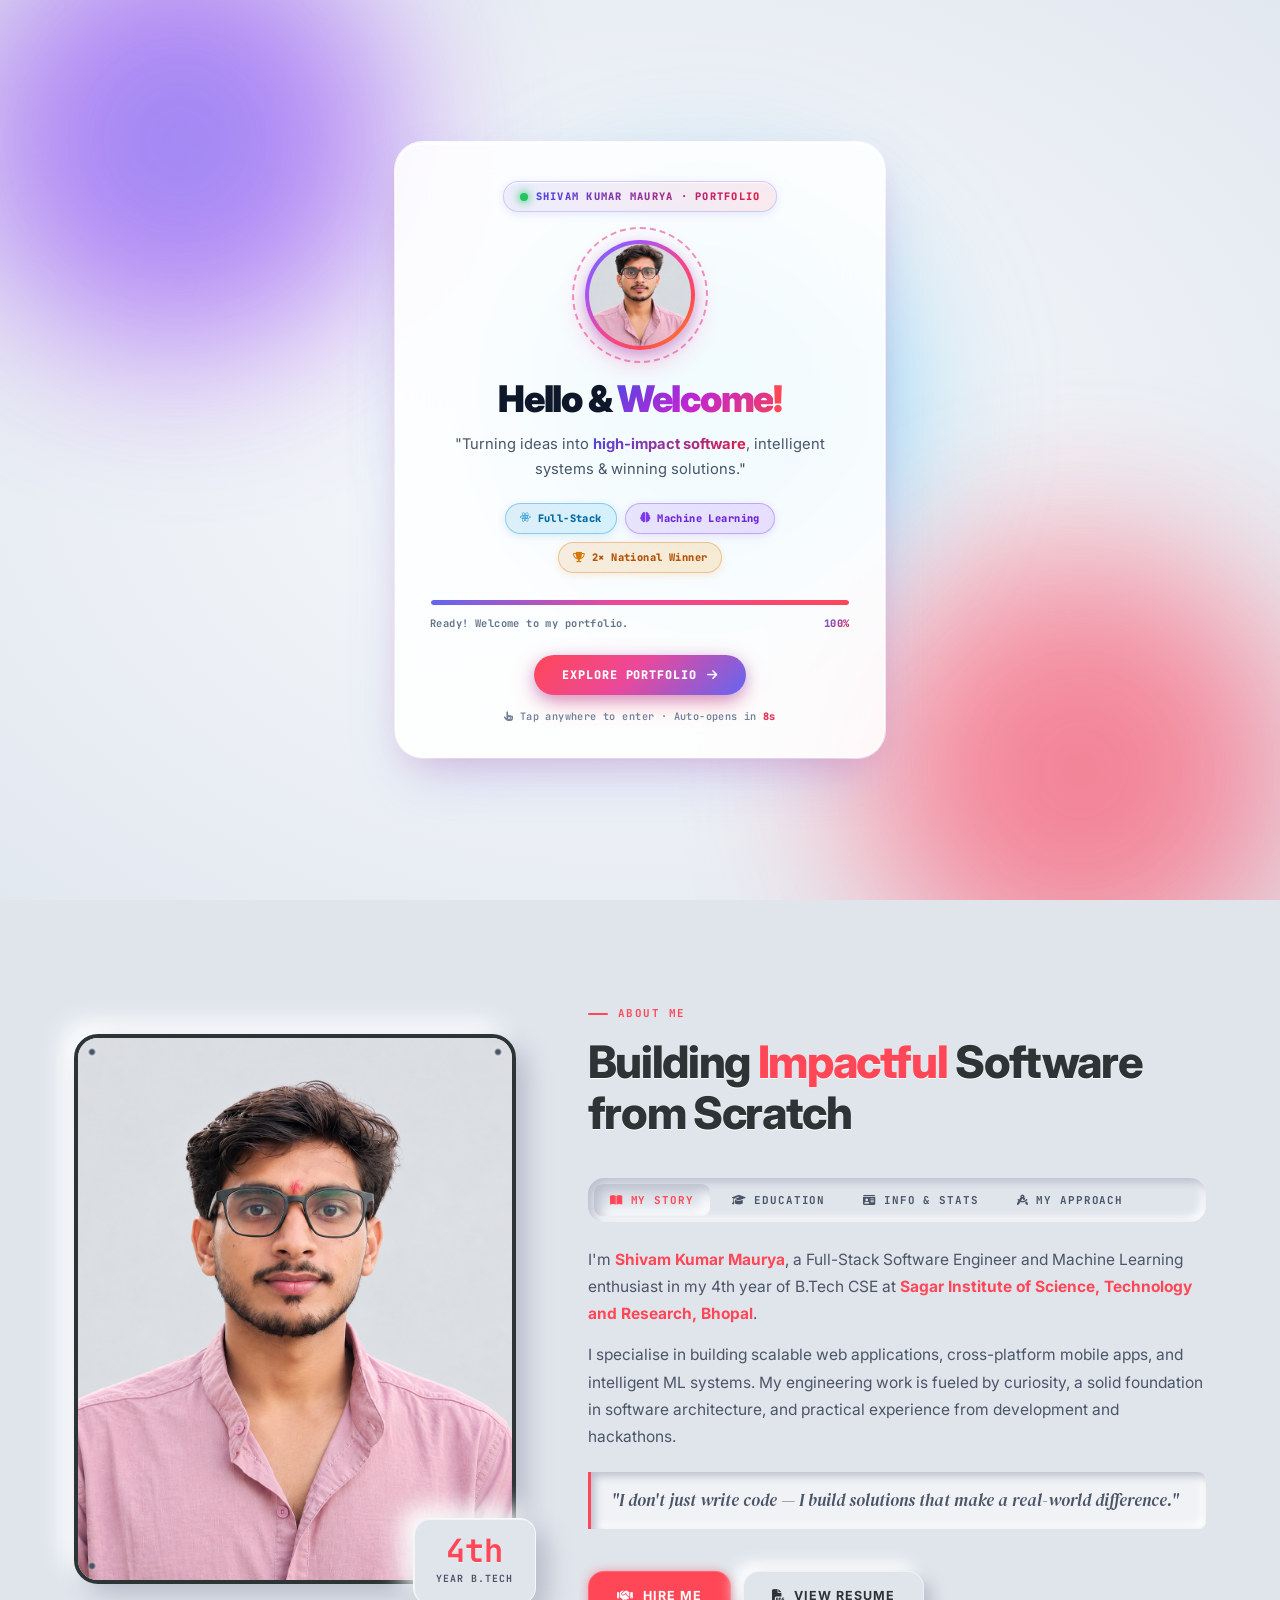
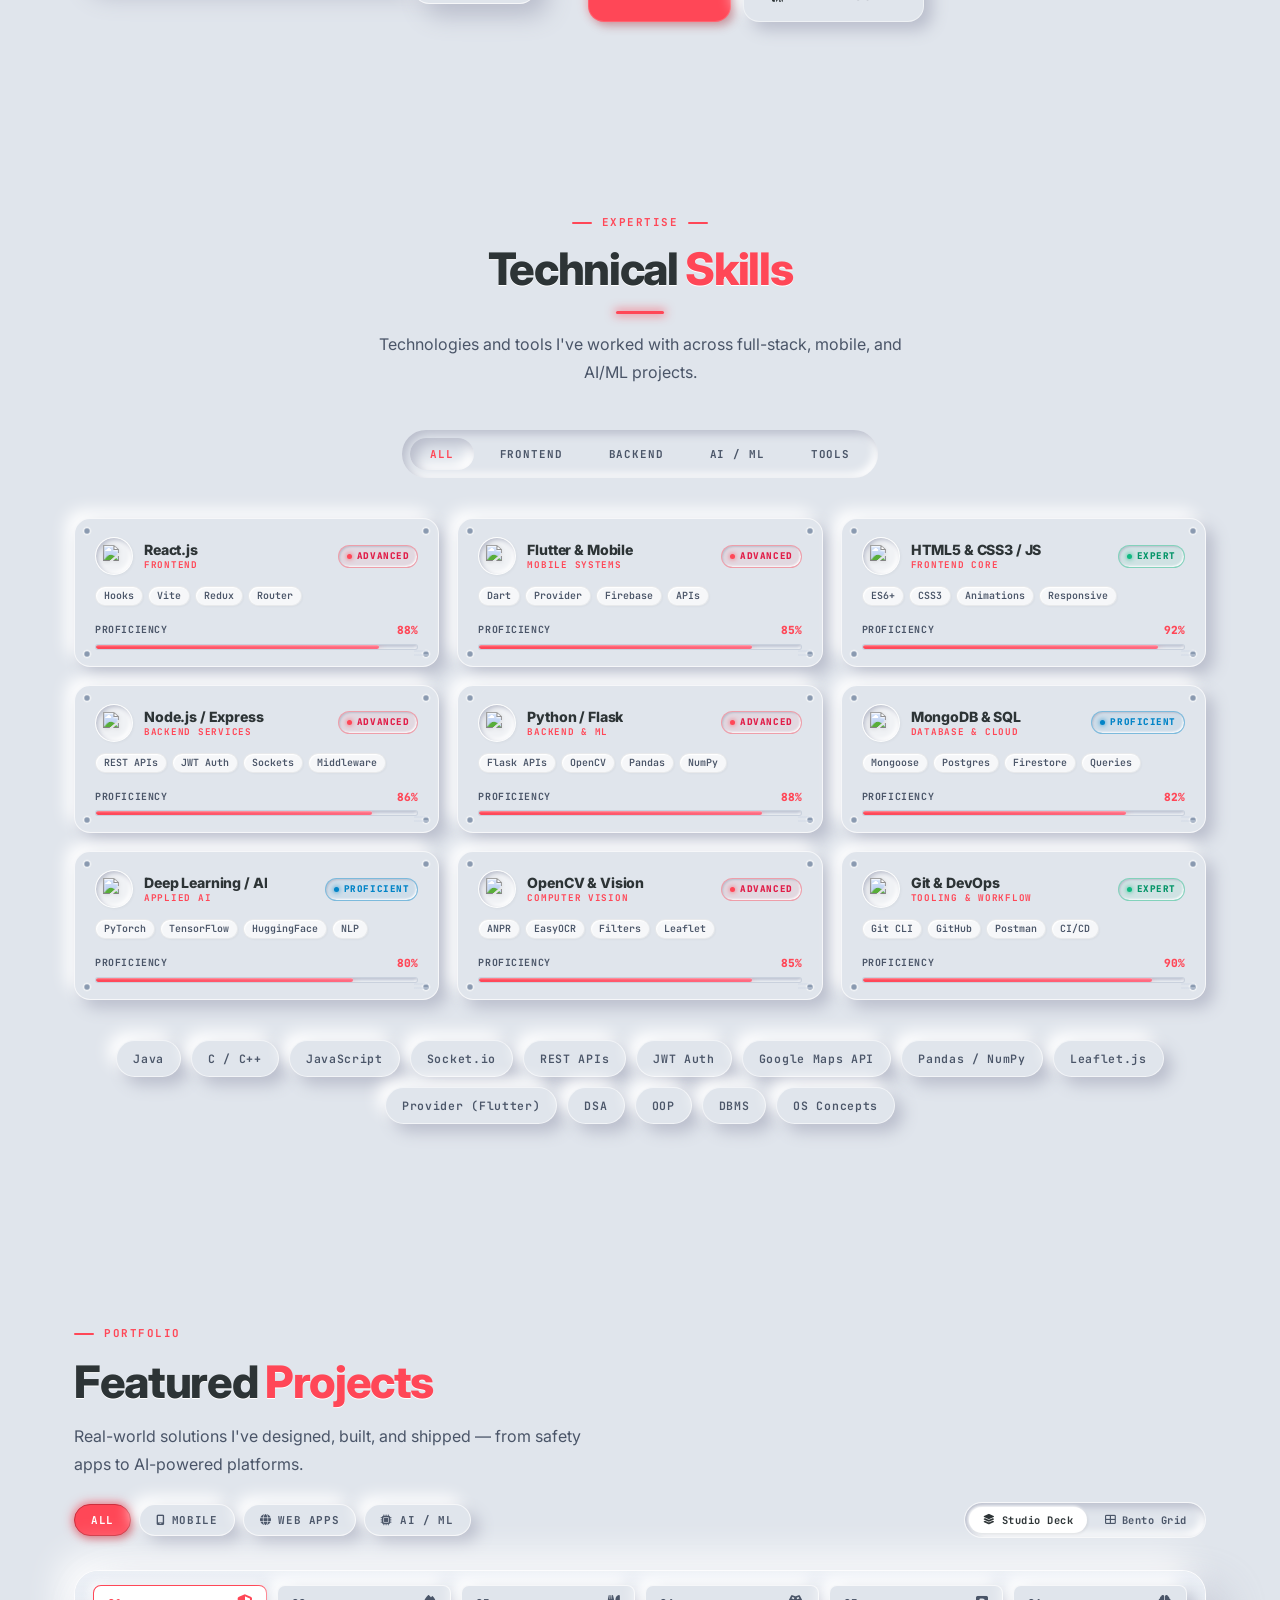
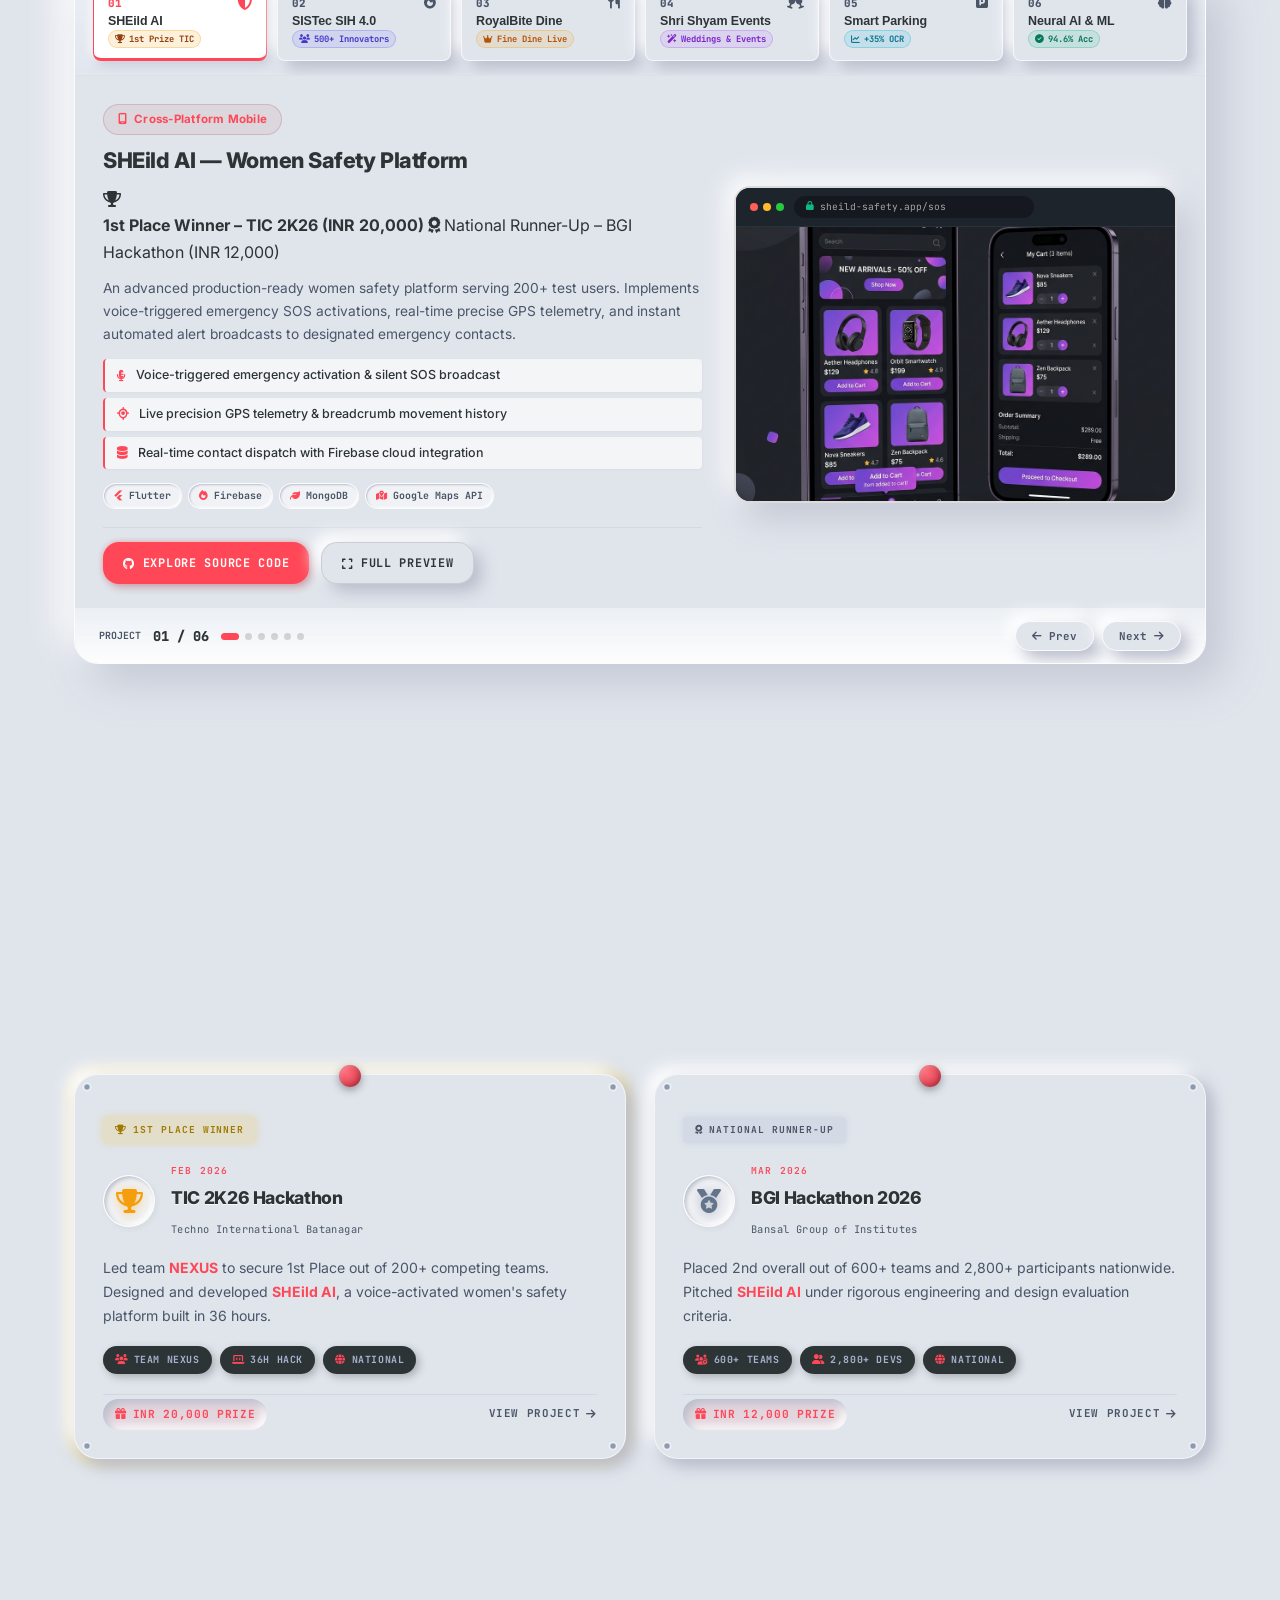
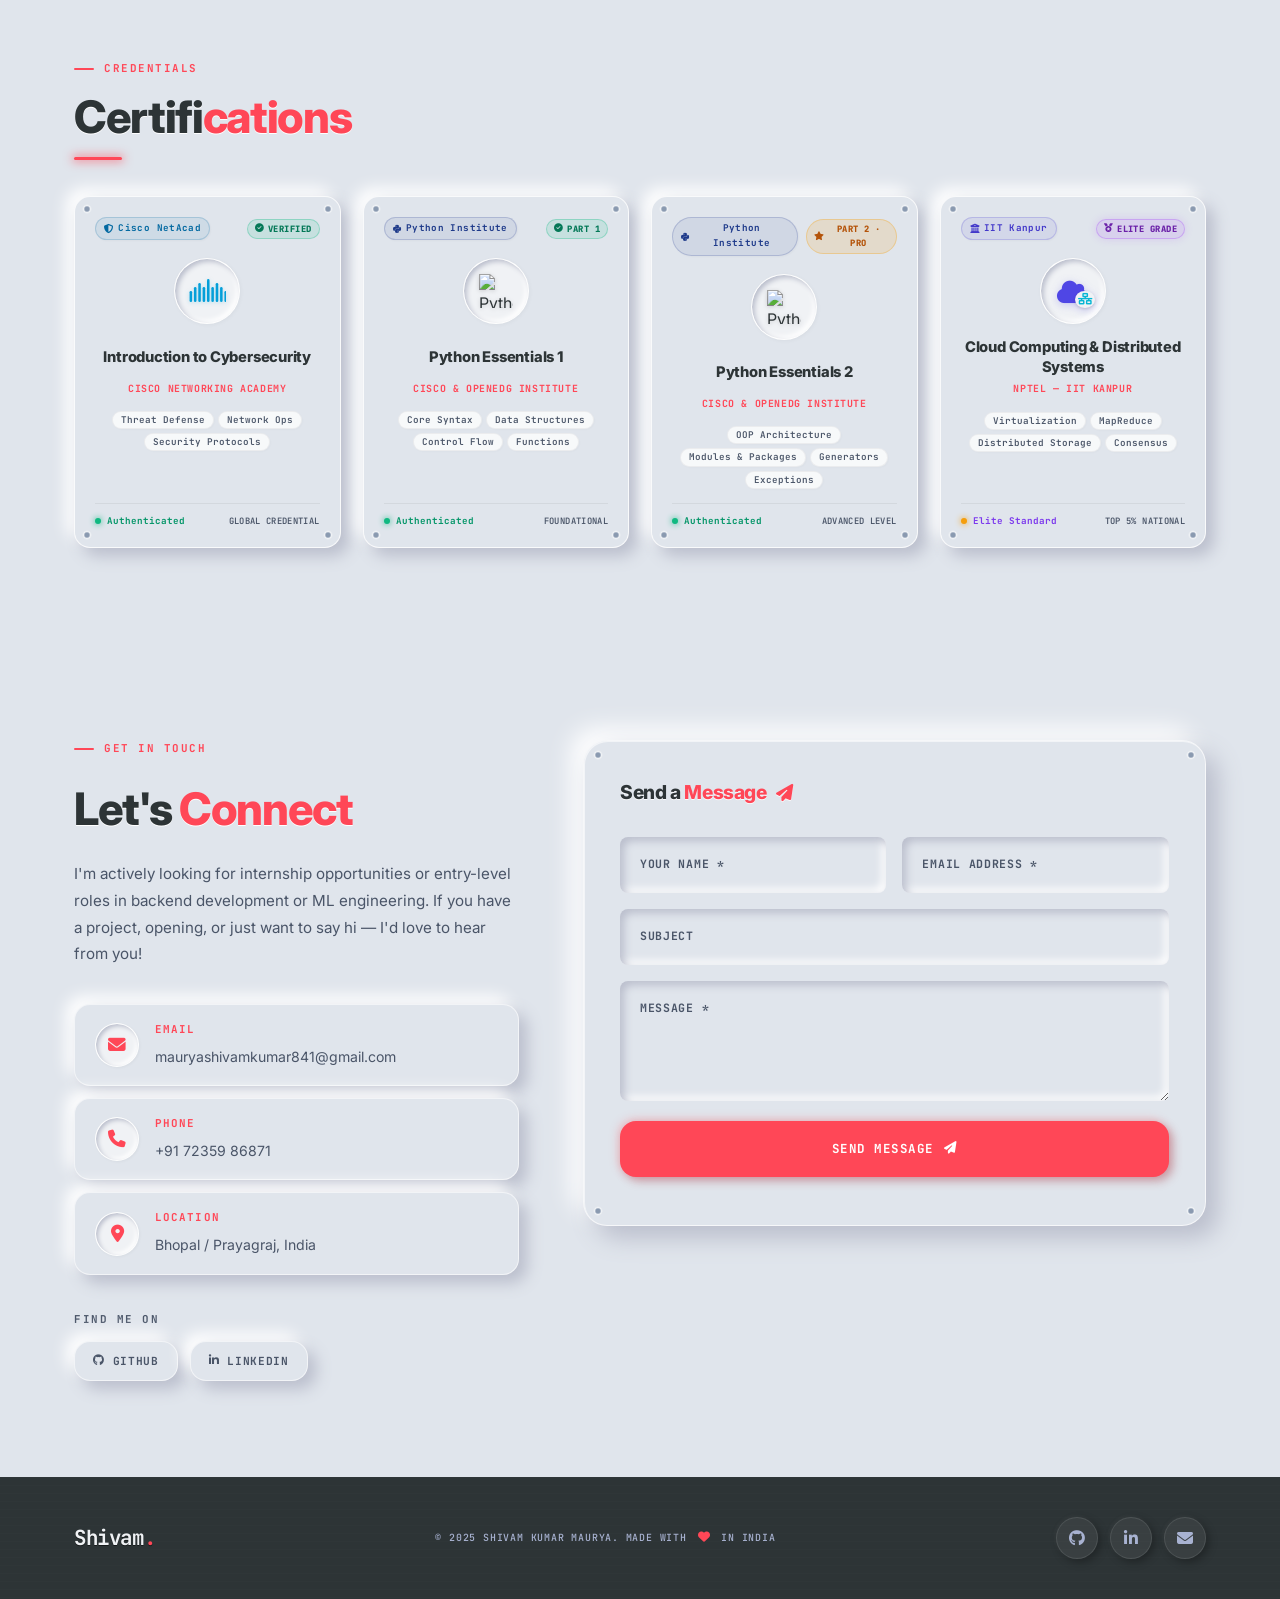
==== commit 02fb2c94: "feat: add 3 live websites (SISTec SIH 4.0, RoyalBite, Shri Shyam Events) with mockups and live links" ====
--- a/index.html
+++ b/index.html
@@ -51,7 +51,10 @@
         "image": "https://shivam1264.github.io/assets/profile.png",
         "sameAs": [
           "https://github.com/shivam1264",
-          "https://linkedin.com/in/shivam-kumar-maurya-000370251"
+          "https://linkedin.com/in/shivam-kumar-maurya-000370251",
+          "https://www.sistecrsih.in/",
+          "https://resturant-ui-zeta.vercel.app/",
+          "https://shivam1264.github.io/EVENT-WEBSITE-/"
         ],
         "address": {
           "@type": "PostalAddress",
@@ -963,9 +966,42 @@
               </div>
             </button>
 
+            <button class="deck-dock-tab" data-project="sistec-sih" data-category="web" id="dock-sistec-sih">
+              <div class="dock-tab-head">
+                <span class="dock-num">02</span>
+                <i class="fas fa-fire dock-icon"></i>
+              </div>
+              <div class="dock-tab-body">
+                <span class="dock-title">SISTec SIH 4.0</span>
+                <span class="dock-pill indigo"><i class="fas fa-users"></i> 500+ Innovators</span>
+              </div>
+            </button>
+
+            <button class="deck-dock-tab" data-project="royalbite" data-category="web" id="dock-royalbite">
+              <div class="dock-tab-head">
+                <span class="dock-num">03</span>
+                <i class="fas fa-utensils dock-icon"></i>
+              </div>
+              <div class="dock-tab-body">
+                <span class="dock-title">RoyalBite Dine</span>
+                <span class="dock-pill amber"><i class="fas fa-crown"></i> Fine Dine Live</span>
+              </div>
+            </button>
+
+            <button class="deck-dock-tab" data-project="shyam-events" data-category="web" id="dock-shyam-events">
+              <div class="dock-tab-head">
+                <span class="dock-num">04</span>
+                <i class="fas fa-champagne-glasses dock-icon"></i>
+              </div>
+              <div class="dock-tab-body">
+                <span class="dock-title">Shri Shyam Events</span>
+                <span class="dock-pill purple"><i class="fas fa-wand-magic-sparkles"></i> Weddings &amp; Events</span>
+              </div>
+            </button>
+
             <button class="deck-dock-tab" data-project="smart-parking" data-category="web ml" id="dock-smart-parking">
               <div class="dock-tab-head">
-                <span class="dock-num">02</span>
+                <span class="dock-num">05</span>
                 <i class="fas fa-square-parking dock-icon"></i>
               </div>
               <div class="dock-tab-body">
@@ -974,20 +1010,9 @@
               </div>
             </button>
 
-            <button class="deck-dock-tab" data-project="sagar-group" data-category="web" id="dock-sagar-group">
-              <div class="dock-tab-head">
-                <span class="dock-num">03</span>
-                <i class="fas fa-graduation-cap dock-icon"></i>
-              </div>
-              <div class="dock-tab-body">
-                <span class="dock-title">Sagar Group</span>
-                <span class="dock-pill indigo"><i class="fas fa-bolt"></i> 500+ Users</span>
-              </div>
-            </button>
-
             <button class="deck-dock-tab" data-project="ml-ai" data-category="ml" id="dock-ml-ai">
               <div class="dock-tab-head">
-                <span class="dock-num">04</span>
+                <span class="dock-num">06</span>
                 <i class="fas fa-brain dock-icon"></i>
               </div>
               <div class="dock-tab-body">
@@ -1075,7 +1100,234 @@
               </div>
             </article>
 
-            <!-- 2. Smart Parking -->
+            <!-- 2. SISTec Innovation Hackathon 4.0 -->
+            <article class="deck-project-card" id="deck-sistec-sih" data-category="web">
+              <div class="deck-card-grid">
+                <div class="deck-intel-col">
+                  <div class="deck-cat-badge">
+                    <i class="fas fa-fire"></i>
+                    <span>Full-Stack Production Portal</span>
+                  </div>
+
+                  <h3 class="deck-project-title">SISTec Innovation Hackathon 4.0 (SIH 4.0)</h3>
+
+                  <div class="project-stat-highlight indigo-theme">
+                    <div class="stat-highlight-icon"><i class="fas fa-users"></i></div>
+                    <div class="stat-highlight-text">
+                      <strong>500+ Innovators · 55 Problem Statements</strong>
+                      <span>Nationwide Hackathon Platform · 17 Domain Buckets</span>
+                    </div>
+                  </div>
+
+                  <p class="deck-project-desc">
+                    The official live production portal for the nationwide 24-hour hackathon hosted at SISTec Ratibad, Bhopal. Engineered with instant responsive layouts, real-time schedule tracking, searchable problem statements repository, and team registration workflows.
+                  </p>
+
+                  <div class="deck-features-list">
+                    <div class="deck-feature-item">
+                      <i class="fas fa-list-check"></i>
+                      <span>55 industry problem statements categorized into 3 core themes</span>
+                    </div>
+                    <div class="deck-feature-item">
+                      <i class="fas fa-clock"></i>
+                      <span>Real-time countdown timer &amp; nationwide registration system</span>
+                    </div>
+                    <div class="deck-feature-item">
+                      <i class="fas fa-bolt"></i>
+                      <span>Critical asset preloading for instant hero render &amp; India geo-SEO</span>
+                    </div>
+                  </div>
+
+                  <div class="deck-tags-row">
+                    <span class="deck-tech-chip"><i class="fab fa-html5"></i> HTML5</span>
+                    <span class="deck-tech-chip"><i class="fab fa-css3-alt"></i> Tailwind CSS</span>
+                    <span class="deck-tech-chip"><i class="fab fa-js"></i> JavaScript</span>
+                    <span class="deck-tech-chip"><i class="fas fa-shield-halved"></i> Cloudflare</span>
+                  </div>
+
+                  <div class="deck-actions-row">
+                    <a href="https://www.sistecrsih.in/" target="_blank" rel="noopener" class="btn-pill live-btn" id="live-sistec">
+                      <i class="fas fa-arrow-up-right-from-square"></i> <span>Visit Live Site</span>
+                    </a>
+                    <a href="https://github.com/shivam1264" target="_blank" rel="noopener" class="btn-pill code-btn" id="github-sistec">
+                      <i class="fab fa-github"></i> <span>Explore Source</span>
+                    </a>
+                    <button class="btn-pill outline-btn view-btn" data-lightbox="assets/projects/sistec_hackathon.png" id="lightbox-sistec">
+                      <i class="fas fa-expand"></i> <span>Full Preview</span>
+                    </button>
+                  </div>
+                </div>
+
+                <div class="deck-media-col">
+                  <div class="deck-device-mockup" data-lightbox="assets/projects/sistec_hackathon.png">
+                    <div class="mockup-header">
+                      <div class="mockup-dots"><span></span><span></span><span></span></div>
+                      <div class="mockup-url-bar"><i class="fas fa-lock"></i> sistecrsih.in</div>
+                    </div>
+                    <div class="mockup-screen">
+                      <img src="assets/projects/sistec_hackathon.png" alt="SISTec Innovation Hackathon 4.0 Platform" loading="lazy" />
+                      <div class="mockup-screen-overlay">
+                        <span class="screen-preview-pill"><i class="fas fa-magnifying-glass-plus"></i> Click to Enlarge</span>
+                      </div>
+                    </div>
+                  </div>
+                </div>
+              </div>
+            </article>
+
+            <!-- 3. RoyalBite Fine Dine -->
+            <article class="deck-project-card" id="deck-royalbite" data-category="web">
+              <div class="deck-card-grid">
+                <div class="deck-intel-col">
+                  <div class="deck-cat-badge">
+                    <i class="fas fa-utensils"></i>
+                    <span>Luxury Hospitality &amp; Dining UI</span>
+                  </div>
+
+                  <h3 class="deck-project-title">RoyalBite — Fine Dine &amp; Table Reservation</h3>
+
+                  <div class="project-stat-highlight amber-theme">
+                    <div class="stat-highlight-icon"><i class="fas fa-crown"></i></div>
+                    <div class="stat-highlight-text">
+                      <strong>Interactive Multi-Course Experience</strong>
+                      <span>Table Booking System · Editorial Cormorant Typography</span>
+                    </div>
+                  </div>
+
+                  <p class="deck-project-desc">
+                    A luxurious, fine dining web application designed for a premium culinary brand. Features an interactive menu filtered across signature courses, real-time table reservation scheduling, wine selection pairing, and editorial aesthetics.
+                  </p>
+
+                  <div class="deck-features-list">
+                    <div class="deck-feature-item">
+                      <i class="fas fa-book-open"></i>
+                      <span>Dynamic multi-course culinary menu with pricing &amp; chef highlights</span>
+                    </div>
+                    <div class="deck-feature-item">
+                      <i class="fas fa-calendar-check"></i>
+                      <span>Interactive table reservation modal with date, time &amp; guest count</span>
+                    </div>
+                    <div class="deck-feature-item">
+                      <i class="fas fa-sparkles"></i>
+                      <span>Lucide iconography, smooth animations &amp; bespoke crown brandmark</span>
+                    </div>
+                  </div>
+
+                  <div class="deck-tags-row">
+                    <span class="deck-tech-chip"><i class="fab fa-html5"></i> HTML5</span>
+                    <span class="deck-tech-chip"><i class="fab fa-css3-alt"></i> Modern CSS</span>
+                    <span class="deck-tech-chip"><i class="fab fa-js"></i> JavaScript</span>
+                    <span class="deck-tech-chip"><i class="fas fa-feather"></i> Lucide Icons</span>
+                    <span class="deck-tech-chip"><i class="fas fa-cloud"></i> Vercel</span>
+                  </div>
+
+                  <div class="deck-actions-row">
+                    <a href="https://resturant-ui-zeta.vercel.app/" target="_blank" rel="noopener" class="btn-pill live-btn" id="live-royalbite">
+                      <i class="fas fa-arrow-up-right-from-square"></i> <span>Visit Live Site</span>
+                    </a>
+                    <a href="https://github.com/shivam1264" target="_blank" rel="noopener" class="btn-pill code-btn" id="github-royalbite">
+                      <i class="fab fa-github"></i> <span>Explore Source</span>
+                    </a>
+                    <button class="btn-pill outline-btn view-btn" data-lightbox="assets/projects/royalbite.png" id="lightbox-royalbite">
+                      <i class="fas fa-expand"></i> <span>Full Preview</span>
+                    </button>
+                  </div>
+                </div>
+
+                <div class="deck-media-col">
+                  <div class="deck-device-mockup" data-lightbox="assets/projects/royalbite.png">
+                    <div class="mockup-header">
+                      <div class="mockup-dots"><span></span><span></span><span></span></div>
+                      <div class="mockup-url-bar"><i class="fas fa-lock"></i> resturant-ui-zeta.vercel.app</div>
+                    </div>
+                    <div class="mockup-screen">
+                      <img src="assets/projects/royalbite.png" alt="RoyalBite Fine Dine Website" loading="lazy" />
+                      <div class="mockup-screen-overlay">
+                        <span class="screen-preview-pill"><i class="fas fa-magnifying-glass-plus"></i> Click to Enlarge</span>
+                      </div>
+                    </div>
+                  </div>
+                </div>
+              </div>
+            </article>
+
+            <!-- 4. Shri Shyam Events -->
+            <article class="deck-project-card" id="deck-shyam-events" data-category="web">
+              <div class="deck-card-grid">
+                <div class="deck-intel-col">
+                  <div class="deck-cat-badge">
+                    <i class="fas fa-champagne-glasses"></i>
+                    <span>Commercial Client Showcase</span>
+                  </div>
+
+                  <h3 class="deck-project-title">Shri Shyam Events — Royal Wedding &amp; Decor</h3>
+
+                  <div class="project-stat-highlight purple-theme">
+                    <div class="stat-highlight-icon"><i class="fas fa-wand-magic-sparkles"></i></div>
+                    <div class="stat-highlight-text">
+                      <strong>Live Commercial Event Platform</strong>
+                      <span>Direct WhatsApp Booking · Cold Pyro &amp; Fog Entry Gallery</span>
+                    </div>
+                  </div>
+
+                  <p class="deck-project-desc">
+                    A high-impact commercial client website built for Shri Shyam Events (Rehti, MP). Features an interactive visual gallery of grand wedding stage setups, dry ice heavy fog bride/groom entries, cold pyro spark machines, and instant WhatsApp booking integration.
+                  </p>
+
+                  <div class="deck-features-list">
+                    <div class="deck-feature-item">
+                      <i class="fas fa-images"></i>
+                      <span>High-resolution visual transformation gallery with category filtering</span>
+                    </div>
+                    <div class="deck-feature-item">
+                      <i class="fab fa-whatsapp"></i>
+                      <span>One-tap WhatsApp booking integration with pre-filled event inquiry</span>
+                    </div>
+                    <div class="deck-feature-item">
+                      <i class="fas fa-mobile-screen-button"></i>
+                      <span>Mobile-first responsive architecture with smooth scroll navigation</span>
+                    </div>
+                  </div>
+
+                  <div class="deck-tags-row">
+                    <span class="deck-tech-chip"><i class="fab fa-html5"></i> HTML5</span>
+                    <span class="deck-tech-chip"><i class="fab fa-css3-alt"></i> CSS3</span>
+                    <span class="deck-tech-chip"><i class="fab fa-js"></i> JavaScript</span>
+                    <span class="deck-tech-chip"><i class="fab fa-whatsapp"></i> WhatsApp API</span>
+                    <span class="deck-tech-chip"><i class="fab fa-github"></i> GitHub Pages</span>
+                  </div>
+
+                  <div class="deck-actions-row">
+                    <a href="https://shivam1264.github.io/EVENT-WEBSITE-/" target="_blank" rel="noopener" class="btn-pill live-btn" id="live-shyam">
+                      <i class="fas fa-arrow-up-right-from-square"></i> <span>Visit Live Site</span>
+                    </a>
+                    <a href="https://github.com/shivam1264/EVENT-WEBSITE-" target="_blank" rel="noopener" class="btn-pill code-btn" id="github-shyam">
+                      <i class="fab fa-github"></i> <span>Explore Source</span>
+                    </a>
+                    <button class="btn-pill outline-btn view-btn" data-lightbox="assets/projects/shyam_events.png" id="lightbox-shyam">
+                      <i class="fas fa-expand"></i> <span>Full Preview</span>
+                    </button>
+                  </div>
+                </div>
+
+                <div class="deck-media-col">
+                  <div class="deck-device-mockup" data-lightbox="assets/projects/shyam_events.png">
+                    <div class="mockup-header">
+                      <div class="mockup-dots"><span></span><span></span><span></span></div>
+                      <div class="mockup-url-bar"><i class="fas fa-lock"></i> shivam1264.github.io/EVENT-WEBSITE-</div>
+                    </div>
+                    <div class="mockup-screen">
+                      <img src="assets/projects/shyam_events.png" alt="Shri Shyam Events Website" loading="lazy" />
+                      <div class="mockup-screen-overlay">
+                        <span class="screen-preview-pill"><i class="fas fa-magnifying-glass-plus"></i> Click to Enlarge</span>
+                      </div>
+                    </div>
+                  </div>
+                </div>
+              </div>
+            </article>
+
+            <!-- 5. Smart Parking -->
             <article class="deck-project-card" id="deck-smart-parking" data-category="web ml">
               <div class="deck-card-grid">
                 <div class="deck-intel-col">
@@ -1147,78 +1399,6 @@
               </div>
             </article>
 
-            <!-- 3. Sagar Group -->
-            <article class="deck-project-card" id="deck-sagar-group" data-category="web">
-              <div class="deck-card-grid">
-                <div class="deck-intel-col">
-                  <div class="deck-cat-badge">
-                    <i class="fas fa-users"></i>
-                    <span>Full-Stack Collaboration Hub</span>
-                  </div>
-
-                  <h3 class="deck-project-title">Sagar Group — Student Community Platform</h3>
-
-                  <div class="project-stat-highlight indigo-theme">
-                    <div class="stat-highlight-icon"><i class="fas fa-bolt"></i></div>
-                    <div class="stat-highlight-text">
-                      <strong>500+ Active Students Connected</strong>
-                      <span>Socket.io Real-time Channels · 80% Reduction in Polling</span>
-                    </div>
-                  </div>
-
-                  <p class="deck-project-desc">
-                    A comprehensive social learning platform serving 500+ active students across academic departments. Built with real-time Socket.io channels, JWT session security, and dynamic course cataloging for instantaneous academic peer collaboration.
-                  </p>
-
-                  <div class="deck-features-list">
-                    <div class="deck-feature-item">
-                      <i class="fas fa-comments"></i>
-                      <span>Low-latency WebSocket multi-room chats &amp; peer messaging</span>
-                    </div>
-                    <div class="deck-feature-item">
-                      <i class="fas fa-shield-alt"></i>
-                      <span>Hardened JWT authentication, token rotation &amp; route guards</span>
-                    </div>
-                    <div class="deck-feature-item">
-                      <i class="fas fa-layer-group"></i>
-                      <span>MongoDB aggregated course catalog &amp; global announcement feed</span>
-                    </div>
-                  </div>
-
-                  <div class="deck-tags-row">
-                    <span class="deck-tech-chip"><i class="fab fa-node-js"></i> Node.js</span>
-                    <span class="deck-tech-chip"><i class="fas fa-server"></i> Express.js</span>
-                    <span class="deck-tech-chip"><i class="fas fa-leaf"></i> MongoDB</span>
-                    <span class="deck-tech-chip"><i class="fas fa-plug"></i> Socket.io</span>
-                  </div>
-
-                  <div class="deck-actions-row">
-                    <a href="https://github.com/shivam1264" target="_blank" rel="noopener" class="btn-pill code-btn" id="github-sagar">
-                      <i class="fab fa-github"></i> <span>Explore Source Code</span>
-                    </a>
-                    <button class="btn-pill outline-btn view-btn" data-lightbox="assets/projects/project3.png" id="lightbox-sagar">
-                      <i class="fas fa-expand"></i> <span>Full Preview</span>
-                    </button>
-                  </div>
-                </div>
-
-                <div class="deck-media-col">
-                  <div class="deck-device-mockup" data-lightbox="assets/projects/project3.png">
-                    <div class="mockup-header">
-                      <div class="mockup-dots"><span></span><span></span><span></span></div>
-                      <div class="mockup-url-bar"><i class="fas fa-lock"></i> sagargroup.community/hub</div>
-                    </div>
-                    <div class="mockup-screen">
-                      <img src="assets/projects/project3.png" alt="Sagar Group Community Platform" loading="lazy" />
-                      <div class="mockup-screen-overlay">
-                        <span class="screen-preview-pill"><i class="fas fa-magnifying-glass-plus"></i> Click to Enlarge</span>
-                      </div>
-                    </div>
-                  </div>
-                </div>
-              </div>
-            </article>
-
             <!-- 4. Neural AI & ML -->
             <article class="deck-project-card" id="deck-ml-ai" data-category="ml">
               <div class="deck-card-grid">
@@ -1311,12 +1491,14 @@
           <div class="deck-footer-bar">
             <div class="deck-counter-info">
               <span class="counter-label">PROJECT</span>
-              <strong class="counter-val" id="deck-counter-display">01 / 04</strong>
+              <strong class="counter-val" id="deck-counter-display">01 / 06</strong>
               <div class="deck-step-dots" id="deck-step-dots">
                 <span class="dot active" data-index="0"></span>
                 <span class="dot" data-index="1"></span>
                 <span class="dot" data-index="2"></span>
                 <span class="dot" data-index="3"></span>
+                <span class="dot" data-index="4"></span>
+                <span class="dot" data-index="5"></span>
               </div>
             </div>
 
@@ -1334,7 +1516,7 @@
       </div>
 
       <!-- ══════════════════════════════════════════
-           VIEW 2: CONTEMPORARY 4-CARD BENTO GRID
+           VIEW 2: CONTEMPORARY 6-CARD BENTO GRID
            ══════════════════════════════════════════ -->
       <div class="projects-bento-container" id="projects-bento-view" style="display: none;">
         <div class="bento-grid-wrapper">
@@ -1368,7 +1550,85 @@
             </div>
           </div>
 
-          <!-- Bento Card 2: Smart Parking -->
+          <!-- Bento Card 2: SISTec Innovation Hackathon 4.0 -->
+          <div class="bento-card" data-category="web">
+            <div class="bento-card-badge-row">
+              <span class="bento-tag web"><i class="fas fa-fire"></i> Official Portal</span>
+              <span class="bento-stat-pill indigo">500+ Innovators</span>
+            </div>
+            <div class="bento-media-wrap" data-lightbox="assets/projects/sistec_hackathon.png">
+              <img src="assets/projects/sistec_hackathon.png" alt="SISTec Innovation Hackathon 4.0" loading="lazy" />
+            </div>
+            <h3 class="bento-title">SISTec Innovation Hackathon (SIH 4.0)</h3>
+            <p class="bento-desc">
+              Nationwide hackathon portal with 55 Problem Statements across 17 domains, live countdown, and team registration.
+            </p>
+            <div class="bento-chips">
+              <span>Tailwind CSS</span>
+              <span>HTML5</span>
+              <span>JavaScript</span>
+              <span>Cloudflare</span>
+            </div>
+            <div class="bento-actions">
+              <a href="https://www.sistecrsih.in/" target="_blank" rel="noopener" class="btn-pill live-btn"><i class="fas fa-arrow-up-right-from-square"></i> Live</a>
+              <a href="https://github.com/shivam1264" target="_blank" rel="noopener" class="btn-pill code-btn"><i class="fab fa-github"></i> Code</a>
+              <button class="btn-pill outline-btn" data-lightbox="assets/projects/sistec_hackathon.png"><i class="fas fa-expand"></i> Preview</button>
+            </div>
+          </div>
+
+          <!-- Bento Card 3: RoyalBite Fine Dine -->
+          <div class="bento-card" data-category="web">
+            <div class="bento-card-badge-row">
+              <span class="bento-tag web"><i class="fas fa-utensils"></i> Luxury Dining</span>
+              <span class="bento-stat-pill amber">Fine Dine Live</span>
+            </div>
+            <div class="bento-media-wrap" data-lightbox="assets/projects/royalbite.png">
+              <img src="assets/projects/royalbite.png" alt="RoyalBite Restaurant" loading="lazy" />
+            </div>
+            <h3 class="bento-title">RoyalBite — Fine Dine &amp; Reservation</h3>
+            <p class="bento-desc">
+              Culinary showcase with multi-course menu cards, table reservation modal, and Cormorant typography.
+            </p>
+            <div class="bento-chips">
+              <span>HTML5</span>
+              <span>CSS3</span>
+              <span>JavaScript</span>
+              <span>Lucide</span>
+            </div>
+            <div class="bento-actions">
+              <a href="https://resturant-ui-zeta.vercel.app/" target="_blank" rel="noopener" class="btn-pill live-btn"><i class="fas fa-arrow-up-right-from-square"></i> Live</a>
+              <a href="https://github.com/shivam1264" target="_blank" rel="noopener" class="btn-pill code-btn"><i class="fab fa-github"></i> Code</a>
+              <button class="btn-pill outline-btn" data-lightbox="assets/projects/royalbite.png"><i class="fas fa-expand"></i> Preview</button>
+            </div>
+          </div>
+
+          <!-- Bento Card 4: Shri Shyam Events -->
+          <div class="bento-card" data-category="web">
+            <div class="bento-card-badge-row">
+              <span class="bento-tag web"><i class="fas fa-champagne-glasses"></i> Client Platform</span>
+              <span class="bento-stat-pill purple">Weddings &amp; Decor</span>
+            </div>
+            <div class="bento-media-wrap" data-lightbox="assets/projects/shyam_events.png">
+              <img src="assets/projects/shyam_events.png" alt="Shri Shyam Events" loading="lazy" />
+            </div>
+            <h3 class="bento-title">Shri Shyam Events — Luxury Weddings</h3>
+            <p class="bento-desc">
+              Production commercial site for event decor, dry ice fog entries, cold pyro sparks, and WhatsApp booking.
+            </p>
+            <div class="bento-chips">
+              <span>HTML5</span>
+              <span>CSS3</span>
+              <span>JavaScript</span>
+              <span>WhatsApp API</span>
+            </div>
+            <div class="bento-actions">
+              <a href="https://shivam1264.github.io/EVENT-WEBSITE-/" target="_blank" rel="noopener" class="btn-pill live-btn"><i class="fas fa-arrow-up-right-from-square"></i> Live</a>
+              <a href="https://github.com/shivam1264/EVENT-WEBSITE-" target="_blank" rel="noopener" class="btn-pill code-btn"><i class="fab fa-github"></i> Code</a>
+              <button class="btn-pill outline-btn" data-lightbox="assets/projects/shyam_events.png"><i class="fas fa-expand"></i> Preview</button>
+            </div>
+          </div>
+
+          <!-- Bento Card 5: Smart Parking -->
           <div class="bento-card" data-category="web ml">
             <div class="bento-card-badge-row">
               <span class="bento-tag ai"><i class="fas fa-microchip"></i> Vision &amp; Web</span>
@@ -1393,32 +1653,7 @@
             </div>
           </div>
 
-          <!-- Bento Card 3: Sagar Group -->
-          <div class="bento-card" data-category="web">
-            <div class="bento-card-badge-row">
-              <span class="bento-tag web"><i class="fas fa-globe"></i> Web Platform</span>
-              <span class="bento-stat-pill indigo">500+ Students</span>
-            </div>
-            <div class="bento-media-wrap" data-lightbox="assets/projects/project3.png">
-              <img src="assets/projects/project3.png" alt="Sagar Group Platform" loading="lazy" />
-            </div>
-            <h3 class="bento-title">Sagar Group Community Hub</h3>
-            <p class="bento-desc">
-              Real-time multi-room messaging, JWT auth sessions, and global announcement feeds.
-            </p>
-            <div class="bento-chips">
-              <span>Node.js</span>
-              <span>Express</span>
-              <span>MongoDB</span>
-              <span>Socket.io</span>
-            </div>
-            <div class="bento-actions">
-              <a href="https://github.com/shivam1264" target="_blank" rel="noopener" class="btn-pill code-btn"><i class="fab fa-github"></i> Code</a>
-              <button class="btn-pill outline-btn" data-lightbox="assets/projects/project3.png"><i class="fas fa-expand"></i> Preview</button>
-            </div>
-          </div>
-
-          <!-- Bento Card 4: Neural AI -->
+          <!-- Bento Card 6: Neural AI -->
           <div class="bento-card bento-terminal-card" data-category="ml">
             <div class="bento-card-badge-row">
               <span class="bento-tag ai"><i class="fas fa-brain"></i> Deep Learning</span>
--- a/style.css
+++ b/style.css
@@ -2723,11 +2723,13 @@
 /* Tactile Segmented Project Switcher (Dock Tabs) */
 .deck-nav-dock {
   display: grid;
-  grid-template-columns: repeat(4, 1fr);
+  grid-template-columns: repeat(6, minmax(155px, 1fr));
   gap: 10px;
   padding: 14px 18px;
   background: linear-gradient(180deg, rgba(238, 242, 248, 0.8) 0%, rgba(226, 233, 242, 0.45) 100%);
   border-bottom: 1px solid rgba(0, 0, 0, 0.06);
+  overflow-x: auto;
+  scrollbar-width: thin;
 }
 
 .deck-dock-tab {
@@ -2845,6 +2847,18 @@
   border: 1px solid rgba(16, 185, 129, 0.3);
 }
 
+.dock-pill.amber {
+  color: #b45309;
+  background: rgba(245, 158, 11, 0.12);
+  border: 1px solid rgba(245, 158, 11, 0.3);
+}
+
+.dock-pill.purple {
+  color: #7e22ce;
+  background: rgba(168, 85, 247, 0.12);
+  border: 1px solid rgba(168, 85, 247, 0.3);
+}
+
 /* Stage Wrapper */
 .deck-stage-wrapper {
   position: relative;
@@ -3005,6 +3019,25 @@
   box-shadow: var(--shadow-floating);
 }
 
+.live-btn {
+  background: var(--accent);
+  color: #ffffff !important;
+  border: none;
+  box-shadow: 0 4px 14px rgba(255, 71, 87, 0.45);
+  display: inline-flex;
+  align-items: center;
+  gap: 8px;
+  font-weight: 700;
+  transition: var(--transition-bounce);
+}
+
+.live-btn:hover {
+  background: var(--accent-light);
+  color: #ffffff !important;
+  transform: translateY(-2px);
+  box-shadow: 0 6px 20px rgba(255, 71, 87, 0.6);
+}
+
 /* Right Media Column: Device Mockup Window */
 .deck-media-col {
   display: flex;
@@ -3216,6 +3249,32 @@
 
 .emerald-theme .stat-highlight-text strong { color: #065f46; }
 
+.amber-theme {
+  background: linear-gradient(135deg, rgba(245, 158, 11, 0.1) 0%, rgba(245, 158, 11, 0.03) 100%), var(--bg-chassis);
+  border: 1px solid rgba(245, 158, 11, 0.3);
+  border-left: 4px solid #f59e0b;
+}
+
+.amber-theme .stat-highlight-icon {
+  background: linear-gradient(135deg, #fbbf24 0%, #d97706 100%);
+  box-shadow: 0 4px 10px rgba(245, 158, 11, 0.35);
+}
+
+.amber-theme .stat-highlight-text strong { color: #b45309; }
+
+.purple-theme {
+  background: linear-gradient(135deg, rgba(168, 85, 247, 0.1) 0%, rgba(168, 85, 247, 0.03) 100%), var(--bg-chassis);
+  border: 1px solid rgba(168, 85, 247, 0.3);
+  border-left: 4px solid #a855f7;
+}
+
+.purple-theme .stat-highlight-icon {
+  background: linear-gradient(135deg, #c084fc 0%, #9333ea 100%);
+  box-shadow: 0 4px 10px rgba(168, 85, 247, 0.35);
+}
+
+.purple-theme .stat-highlight-text strong { color: #7e22ce; }
+
 /* Deck Footer Bar */
 .deck-footer-bar {
   display: flex;
@@ -3390,6 +3449,8 @@
 .bento-stat-pill.cyan { background: rgba(6, 182, 212, 0.12); color: #0891b2; }
 .bento-stat-pill.indigo { background: rgba(99, 102, 241, 0.12); color: #4f46e5; }
 .bento-stat-pill.emerald { background: rgba(16, 185, 129, 0.12); color: #059669; }
+.bento-stat-pill.amber { background: rgba(245, 158, 11, 0.12); color: #b45309; }
+.bento-stat-pill.purple { background: rgba(168, 85, 247, 0.12); color: #7e22ce; }
 
 .bento-hero-content {
   display: grid;
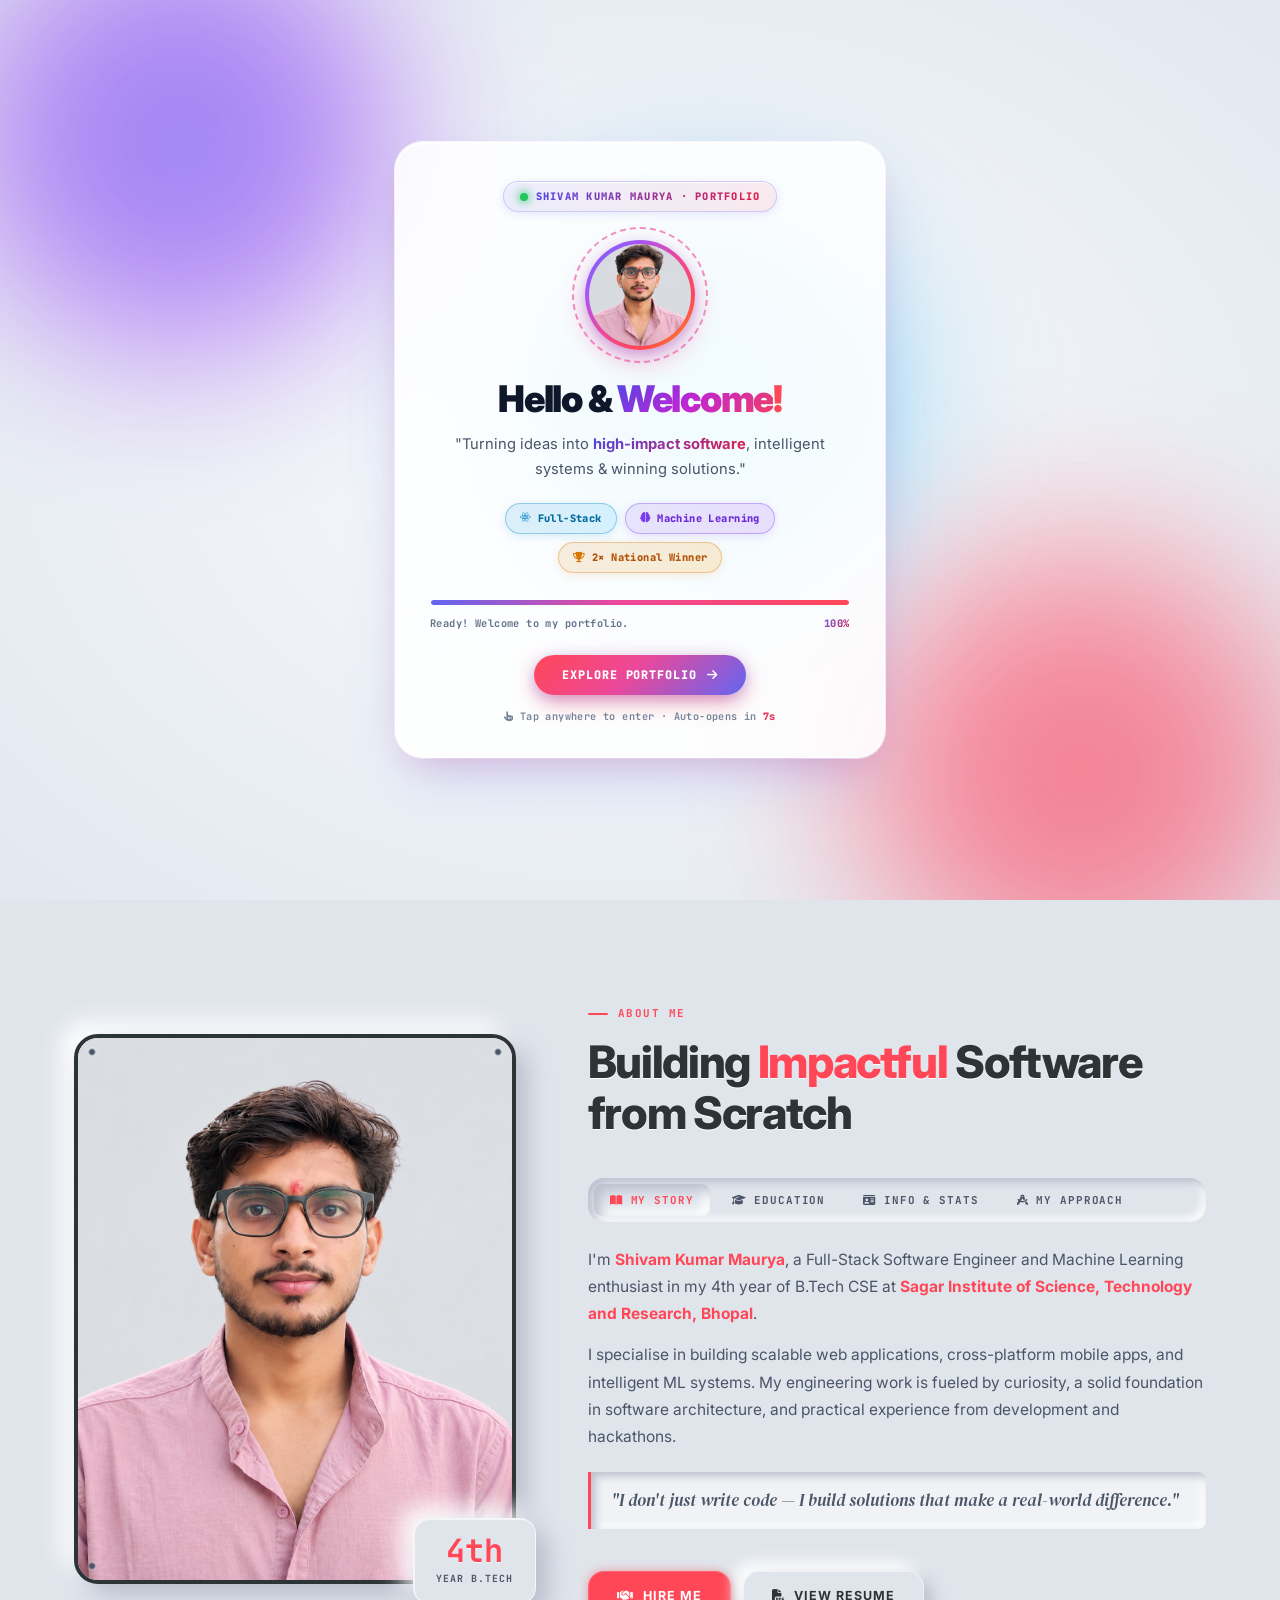
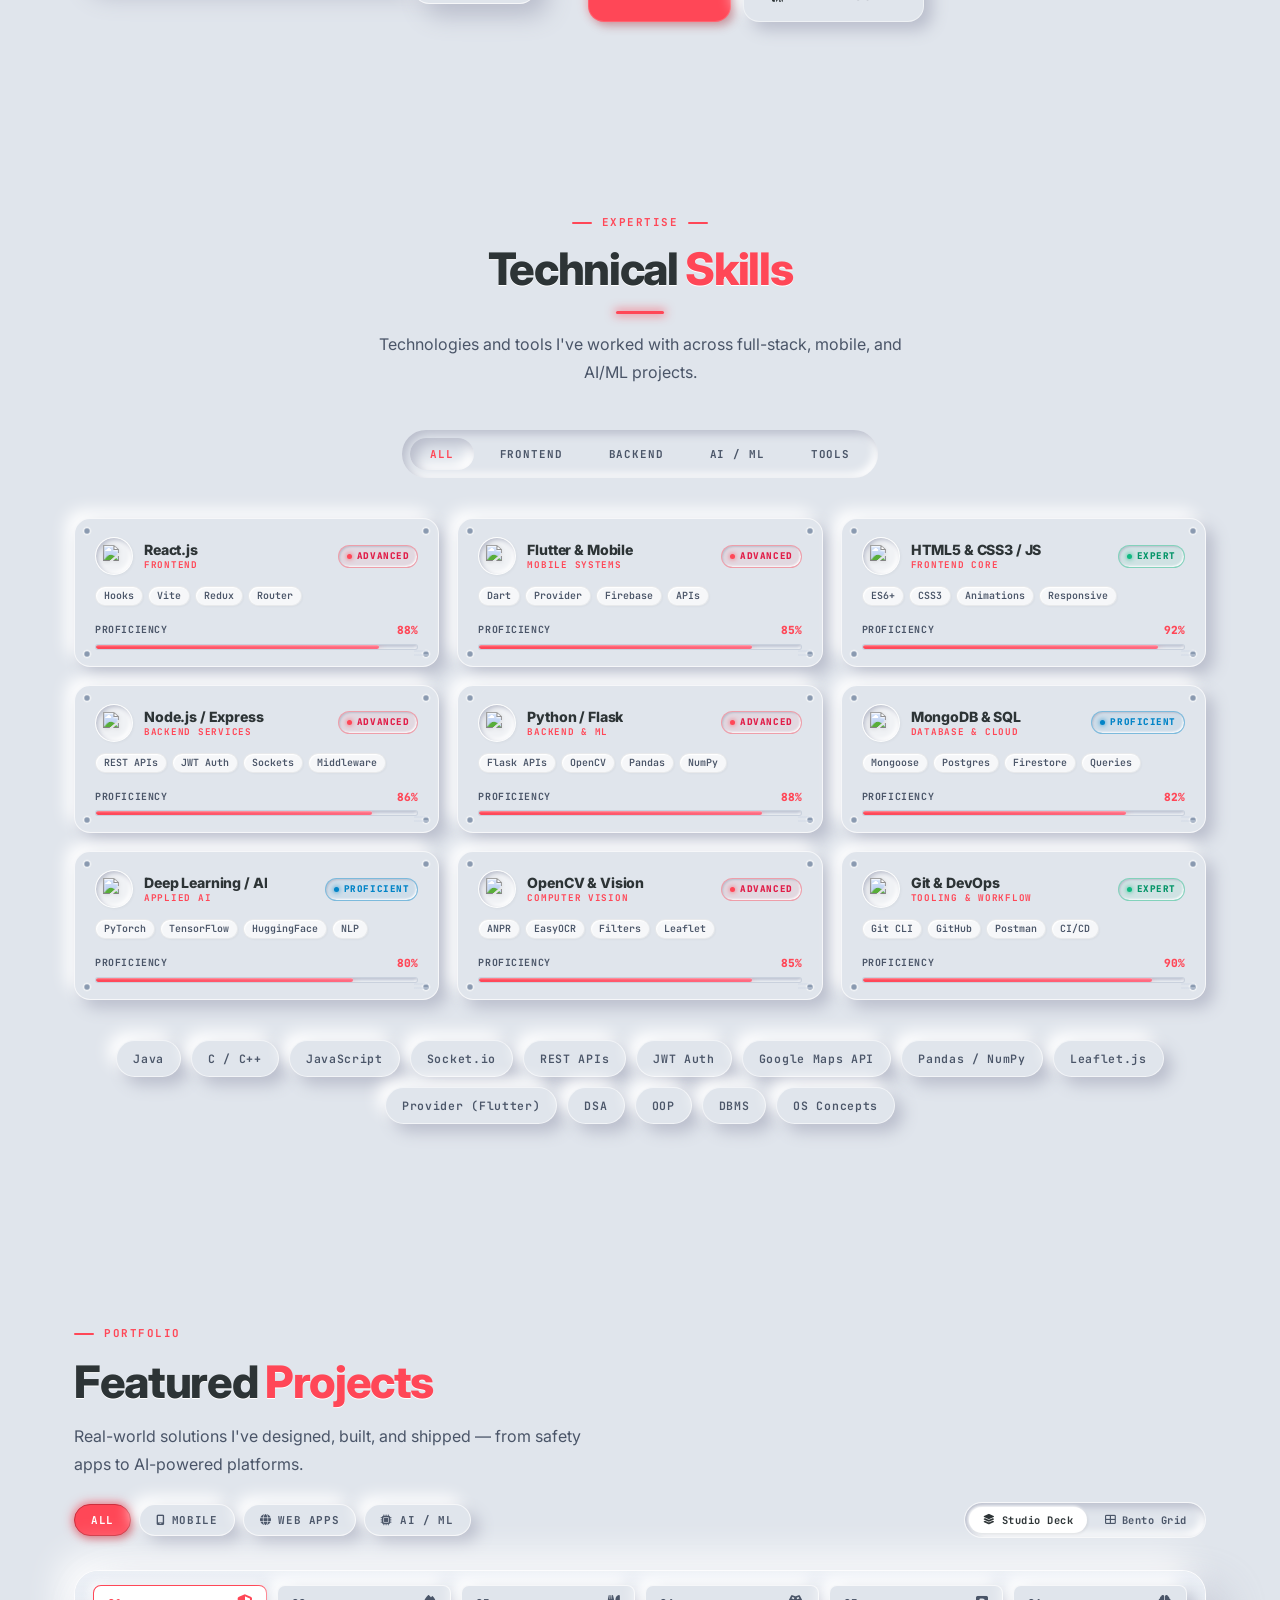
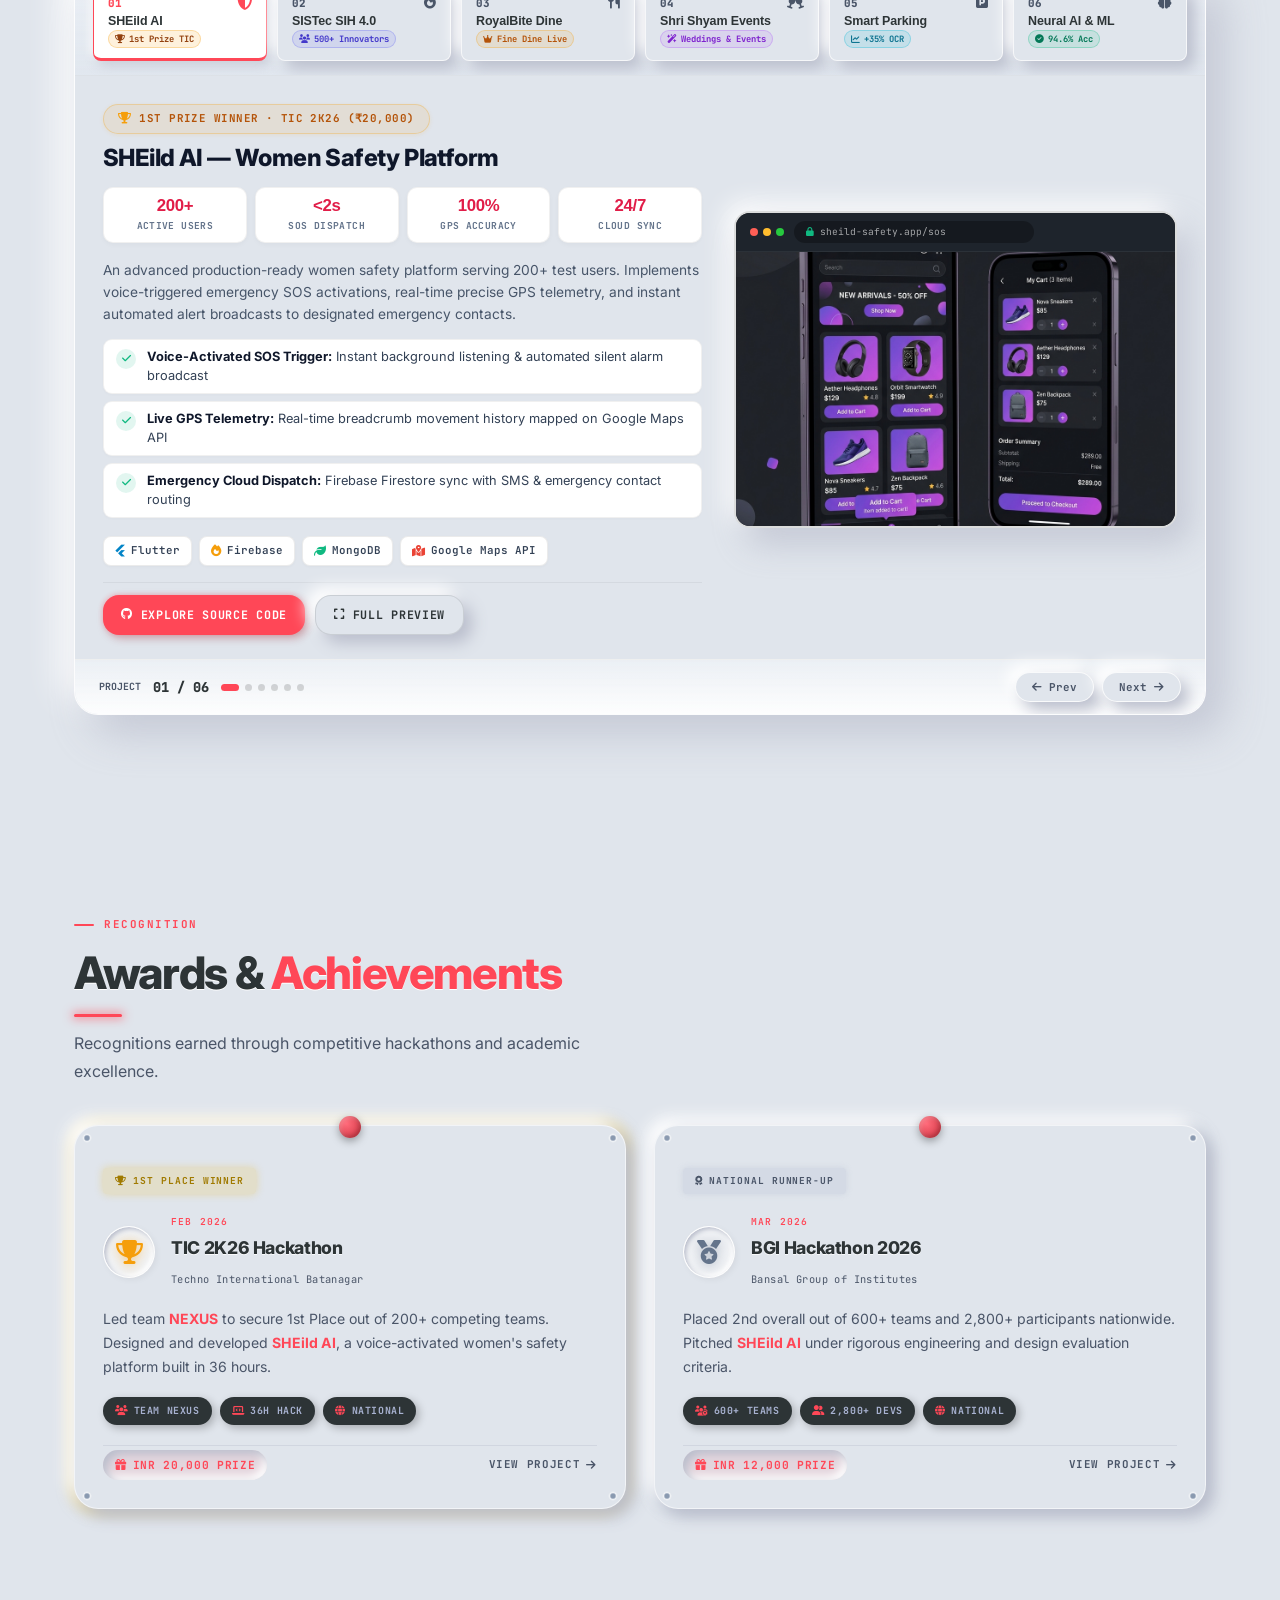
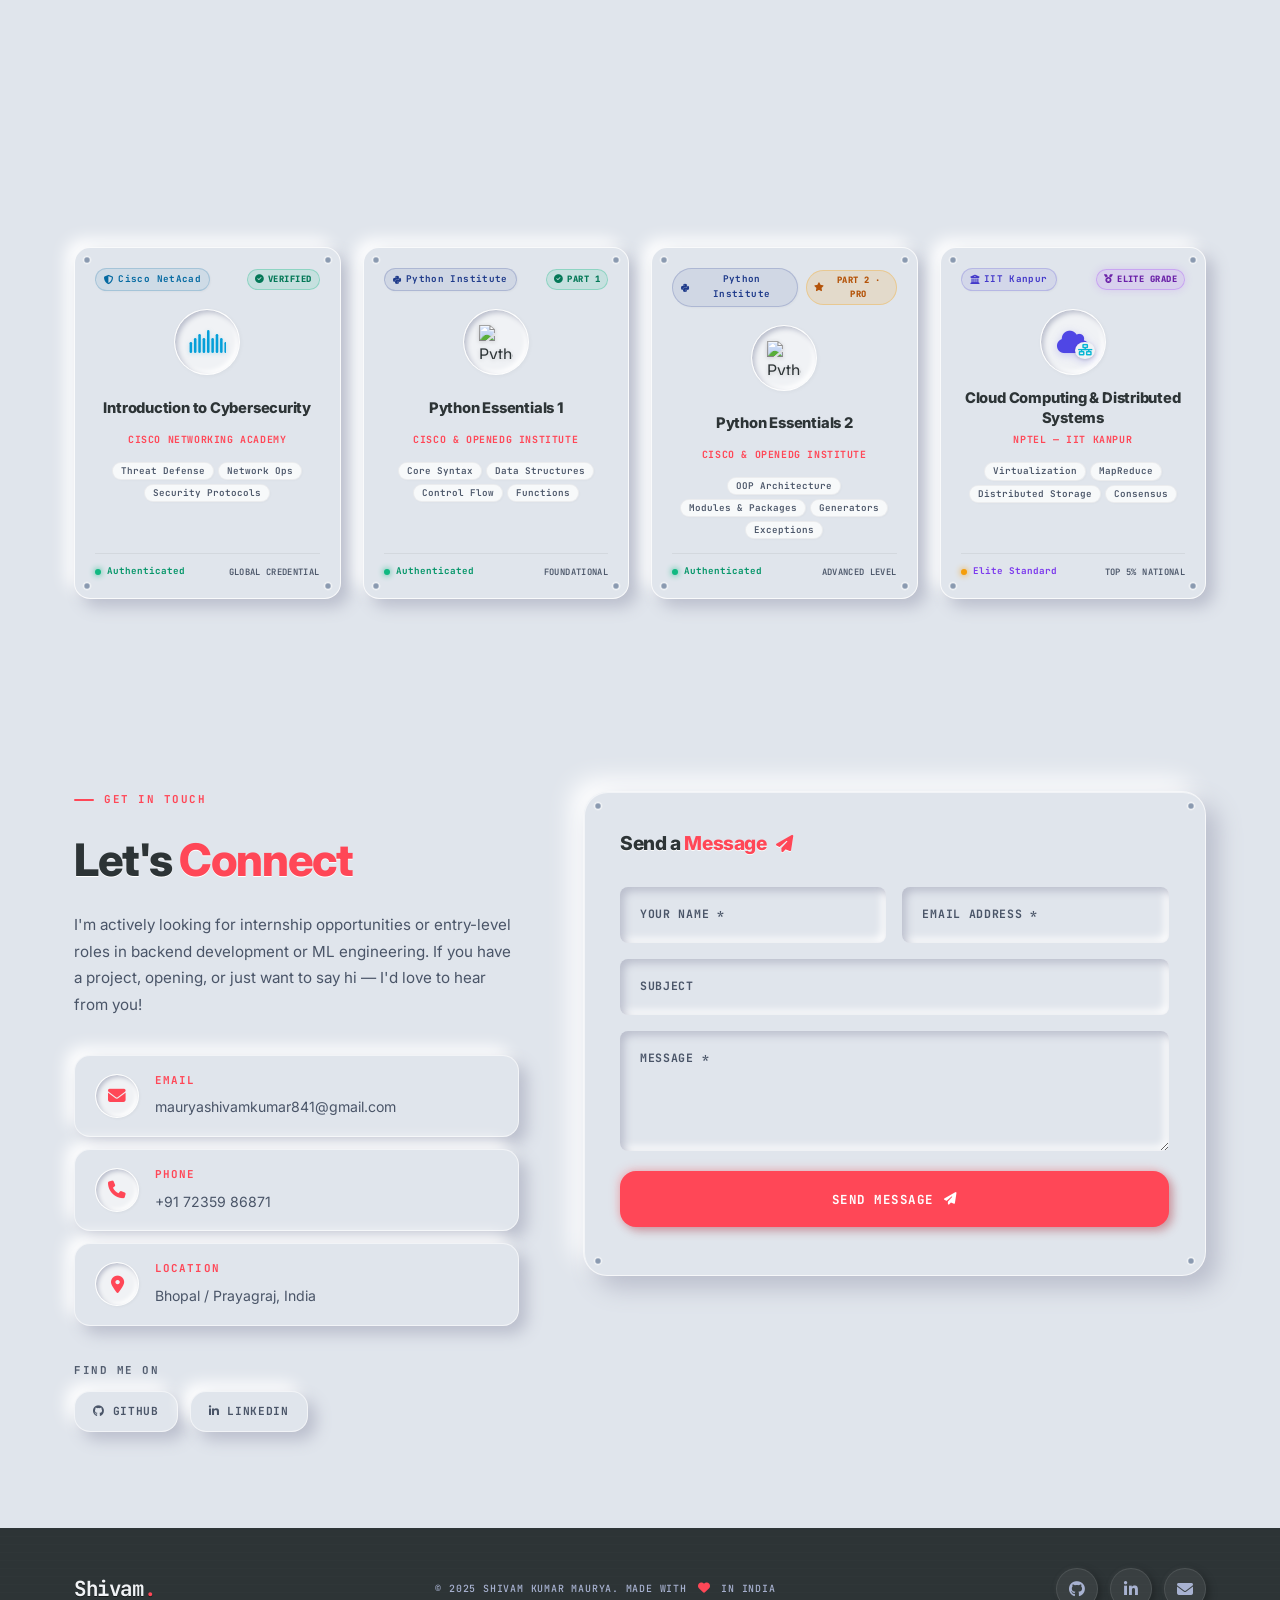
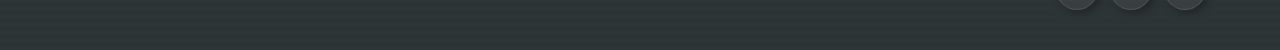
==== commit 3b5538f8: "style: overhaul project content representation with sleek KPI metric grids, pulse beacons, and check" ====
--- a/index.html
+++ b/index.html
@@ -1029,21 +1029,30 @@
             <article class="deck-project-card active" id="deck-shield-ai" data-category="mobile">
               <div class="deck-card-grid">
                 <div class="deck-intel-col">
-                  <div class="deck-cat-badge">
-                    <i class="fas fa-mobile-screen"></i>
-                    <span>Cross-Platform Mobile</span>
+                  <div class="deck-cat-badge award-badge">
+                    <i class="fas fa-trophy"></i>
+                    <span>1st Prize Winner · TIC 2K26 (₹20,000)</span>
                   </div>
 
                   <h3 class="deck-project-title">SHEild AI — Women Safety Platform</h3>
 
-                  <!-- Gold Trophy Award Banner -->
-                  <div class="project-award-banner">
-                    <div class="gold-trophy">
-                      <i class="fas fa-trophy"></i>
-                    </div>
-                    <div class="award-text-group">
-                      <strong class="award-first">1st Place Winner – TIC 2K26 (INR 20,000)</strong>
-                      <span class="award-second"><i class="fas fa-award"></i> National Runner-Up – BGI Hackathon (INR 12,000)</span>
+                  <!-- Sleek KPI Metrics Grid -->
+                  <div class="deck-metrics-grid rose-theme">
+                    <div class="deck-metric-box">
+                      <span class="metric-val">200+</span>
+                      <span class="metric-lbl">Active Users</span>
+                    </div>
+                    <div class="deck-metric-box">
+                      <span class="metric-val">&lt;2s</span>
+                      <span class="metric-lbl">SOS Dispatch</span>
+                    </div>
+                    <div class="deck-metric-box">
+                      <span class="metric-val">100%</span>
+                      <span class="metric-lbl">GPS Accuracy</span>
+                    </div>
+                    <div class="deck-metric-box">
+                      <span class="metric-val">24/7</span>
+                      <span class="metric-lbl">Cloud Sync</span>
                     </div>
                   </div>
 
@@ -1053,16 +1062,16 @@
 
                   <div class="deck-features-list">
                     <div class="deck-feature-item">
-                      <i class="fas fa-microphone-lines"></i>
-                      <span>Voice-triggered emergency activation &amp; silent SOS broadcast</span>
+                      <span class="feature-check"><i class="fas fa-check"></i></span>
+                      <span class="feature-text"><strong>Voice-Activated SOS Trigger:</strong> Instant background listening &amp; automated silent alarm broadcast</span>
                     </div>
                     <div class="deck-feature-item">
-                      <i class="fas fa-location-crosshairs"></i>
-                      <span>Live precision GPS telemetry &amp; breadcrumb movement history</span>
+                      <span class="feature-check"><i class="fas fa-check"></i></span>
+                      <span class="feature-text"><strong>Live GPS Telemetry:</strong> Real-time breadcrumb movement history mapped on Google Maps API</span>
                     </div>
                     <div class="deck-feature-item">
-                      <i class="fas fa-database"></i>
-                      <span>Real-time contact dispatch with Firebase cloud integration</span>
+                      <span class="feature-check"><i class="fas fa-check"></i></span>
+                      <span class="feature-text"><strong>Emergency Cloud Dispatch:</strong> Firebase Firestore sync with SMS &amp; emergency contact routing</span>
                     </div>
                   </div>
 
@@ -1104,18 +1113,30 @@
             <article class="deck-project-card" id="deck-sistec-sih" data-category="web">
               <div class="deck-card-grid">
                 <div class="deck-intel-col">
-                  <div class="deck-cat-badge">
-                    <i class="fas fa-fire"></i>
-                    <span>Full-Stack Production Portal</span>
+                  <div class="deck-cat-badge live-badge">
+                    <span class="pulse-dot"></span>
+                    <span>Live Production Portal · SISTec Bhopal</span>
                   </div>
 
                   <h3 class="deck-project-title">SISTec Innovation Hackathon 4.0 (SIH 4.0)</h3>
 
-                  <div class="project-stat-highlight indigo-theme">
-                    <div class="stat-highlight-icon"><i class="fas fa-users"></i></div>
-                    <div class="stat-highlight-text">
-                      <strong>500+ Innovators · 55 Problem Statements</strong>
-                      <span>Nationwide Hackathon Platform · 17 Domain Buckets</span>
+                  <!-- Sleek KPI Metrics Grid -->
+                  <div class="deck-metrics-grid indigo-theme">
+                    <div class="deck-metric-box">
+                      <span class="metric-val">500+</span>
+                      <span class="metric-lbl">Innovators</span>
+                    </div>
+                    <div class="deck-metric-box">
+                      <span class="metric-val">55+</span>
+                      <span class="metric-lbl">Problems</span>
+                    </div>
+                    <div class="deck-metric-box">
+                      <span class="metric-val">₹1 Lakh</span>
+                      <span class="metric-lbl">Prize Pool</span>
+                    </div>
+                    <div class="deck-metric-box">
+                      <span class="metric-val">24 Hrs</span>
+                      <span class="metric-lbl">Live Hack</span>
                     </div>
                   </div>
 
@@ -1125,16 +1146,16 @@
 
                   <div class="deck-features-list">
                     <div class="deck-feature-item">
-                      <i class="fas fa-list-check"></i>
-                      <span>55 industry problem statements categorized into 3 core themes</span>
+                      <span class="feature-check"><i class="fas fa-check"></i></span>
+                      <span class="feature-text"><strong>55 Industry Problem Statements:</strong> Curated across AI/ML, IoT, Web &amp; Robotics domains</span>
                     </div>
                     <div class="deck-feature-item">
-                      <i class="fas fa-clock"></i>
-                      <span>Real-time countdown timer &amp; nationwide registration system</span>
+                      <span class="feature-check"><i class="fas fa-check"></i></span>
+                      <span class="feature-text"><strong>Synchronized Event Ops:</strong> Real-time 24-hr countdown timer &amp; nationwide team registration</span>
                     </div>
                     <div class="deck-feature-item">
-                      <i class="fas fa-bolt"></i>
-                      <span>Critical asset preloading for instant hero render &amp; India geo-SEO</span>
+                      <span class="feature-check"><i class="fas fa-check"></i></span>
+                      <span class="feature-text"><strong>Production-Grade Engineering:</strong> Sub-second LCP, Cloudflare CDN edge &amp; India geo-SEO</span>
                     </div>
                   </div>
 
@@ -1142,7 +1163,7 @@
                     <span class="deck-tech-chip"><i class="fab fa-html5"></i> HTML5</span>
                     <span class="deck-tech-chip"><i class="fab fa-css3-alt"></i> Tailwind CSS</span>
                     <span class="deck-tech-chip"><i class="fab fa-js"></i> JavaScript</span>
-                    <span class="deck-tech-chip"><i class="fas fa-shield-halved"></i> Cloudflare</span>
+                    <span class="deck-tech-chip"><i class="fas fa-shield-halved"></i> Cloudflare CDN</span>
                   </div>
 
                   <div class="deck-actions-row">
@@ -1179,18 +1200,30 @@
             <article class="deck-project-card" id="deck-royalbite" data-category="web">
               <div class="deck-card-grid">
                 <div class="deck-intel-col">
-                  <div class="deck-cat-badge">
-                    <i class="fas fa-utensils"></i>
-                    <span>Luxury Hospitality &amp; Dining UI</span>
+                  <div class="deck-cat-badge live-badge amber-badge">
+                    <span class="pulse-dot"></span>
+                    <span>Live Culinary Platform · Vercel Hosted</span>
                   </div>
 
                   <h3 class="deck-project-title">RoyalBite — Fine Dine &amp; Table Reservation</h3>
 
-                  <div class="project-stat-highlight amber-theme">
-                    <div class="stat-highlight-icon"><i class="fas fa-crown"></i></div>
-                    <div class="stat-highlight-text">
-                      <strong>Interactive Multi-Course Experience</strong>
-                      <span>Table Booking System · Editorial Cormorant Typography</span>
+                  <!-- Sleek KPI Metrics Grid -->
+                  <div class="deck-metrics-grid amber-theme">
+                    <div class="deck-metric-box">
+                      <span class="metric-val">2,000+</span>
+                      <span class="metric-lbl">Happy Diners</span>
+                    </div>
+                    <div class="deck-metric-box">
+                      <span class="metric-val">30+</span>
+                      <span class="metric-lbl">Artisan Dishes</span>
+                    </div>
+                    <div class="deck-metric-box">
+                      <span class="metric-val">4.9★</span>
+                      <span class="metric-lbl">Cuisine Rating</span>
+                    </div>
+                    <div class="deck-metric-box">
+                      <span class="metric-val">Instant</span>
+                      <span class="metric-lbl">Table Booking</span>
                     </div>
                   </div>
 
@@ -1200,16 +1233,16 @@
 
                   <div class="deck-features-list">
                     <div class="deck-feature-item">
-                      <i class="fas fa-book-open"></i>
-                      <span>Dynamic multi-course culinary menu with pricing &amp; chef highlights</span>
+                      <span class="feature-check"><i class="fas fa-check"></i></span>
+                      <span class="feature-text"><strong>Dynamic Multi-Course Menu:</strong> Filterable across appetizers, signature chef specials &amp; desserts</span>
                     </div>
                     <div class="deck-feature-item">
-                      <i class="fas fa-calendar-check"></i>
-                      <span>Interactive table reservation modal with date, time &amp; guest count</span>
+                      <span class="feature-check"><i class="fas fa-check"></i></span>
+                      <span class="feature-text"><strong>Table Reservation Engine:</strong> Real-time booking modal with date picker, time slot &amp; guest count</span>
                     </div>
                     <div class="deck-feature-item">
-                      <i class="fas fa-sparkles"></i>
-                      <span>Lucide iconography, smooth animations &amp; bespoke crown brandmark</span>
+                      <span class="feature-check"><i class="fas fa-check"></i></span>
+                      <span class="feature-text"><strong>Editorial Design System:</strong> Cormorant typography, gold accents, micro-animations &amp; Lucide icons</span>
                     </div>
                   </div>
 
@@ -1255,18 +1288,30 @@
             <article class="deck-project-card" id="deck-shyam-events" data-category="web">
               <div class="deck-card-grid">
                 <div class="deck-intel-col">
-                  <div class="deck-cat-badge">
-                    <i class="fas fa-champagne-glasses"></i>
-                    <span>Commercial Client Showcase</span>
+                  <div class="deck-cat-badge live-badge purple-badge">
+                    <span class="pulse-dot"></span>
+                    <span>Commercial Client · Rehti (M.P.)</span>
                   </div>
 
                   <h3 class="deck-project-title">Shri Shyam Events — Royal Wedding &amp; Decor</h3>
 
-                  <div class="project-stat-highlight purple-theme">
-                    <div class="stat-highlight-icon"><i class="fas fa-wand-magic-sparkles"></i></div>
-                    <div class="stat-highlight-text">
-                      <strong>Live Commercial Event Platform</strong>
-                      <span>Direct WhatsApp Booking · Cold Pyro &amp; Fog Entry Gallery</span>
+                  <!-- Sleek KPI Metrics Grid -->
+                  <div class="deck-metrics-grid purple-theme">
+                    <div class="deck-metric-box">
+                      <span class="metric-val">550+</span>
+                      <span class="metric-lbl">Events Done</span>
+                    </div>
+                    <div class="deck-metric-box">
+                      <span class="metric-val">100%</span>
+                      <span class="metric-lbl">Certified Safe</span>
+                    </div>
+                    <div class="deck-metric-box">
+                      <span class="metric-val">4.9★</span>
+                      <span class="metric-lbl">Client Rating</span>
+                    </div>
+                    <div class="deck-metric-box">
+                      <span class="metric-val">Instant</span>
+                      <span class="metric-lbl">WhatsApp Book</span>
                     </div>
                   </div>
 
@@ -1276,16 +1321,16 @@
 
                   <div class="deck-features-list">
                     <div class="deck-feature-item">
-                      <i class="fas fa-images"></i>
-                      <span>High-resolution visual transformation gallery with category filtering</span>
+                      <span class="feature-check"><i class="fas fa-check"></i></span>
+                      <span class="feature-text"><strong>Transformation Gallery:</strong> Filterable categories for grand wedding stages, reception &amp; varmala setups</span>
                     </div>
                     <div class="deck-feature-item">
-                      <i class="fab fa-whatsapp"></i>
-                      <span>One-tap WhatsApp booking integration with pre-filled event inquiry</span>
+                      <span class="feature-check"><i class="fas fa-check"></i></span>
+                      <span class="feature-text"><strong>Direct WhatsApp Booking:</strong> Automated pre-filled event date, service package &amp; budget inquiry</span>
                     </div>
                     <div class="deck-feature-item">
-                      <i class="fas fa-mobile-screen-button"></i>
-                      <span>Mobile-first responsive architecture with smooth scroll navigation</span>
+                      <span class="feature-check"><i class="fas fa-check"></i></span>
+                      <span class="feature-text"><strong>Mobile-First Performance:</strong> Lightweight architecture optimized for fast load on 4G networks</span>
                     </div>
                   </div>
 
@@ -1338,11 +1383,23 @@
 
                   <h3 class="deck-project-title">Smart Parking System with ANPR</h3>
 
-                  <div class="project-stat-highlight cyan-theme">
-                    <div class="stat-highlight-icon"><i class="fas fa-chart-line"></i></div>
-                    <div class="stat-highlight-text">
-                      <strong>+35% OCR Recognition Accuracy</strong>
-                      <span>Levenshtein Distance &amp; Bigram Language Model Pipeline</span>
+                  <!-- Sleek KPI Metrics Grid -->
+                  <div class="deck-metrics-grid cyan-theme">
+                    <div class="deck-metric-box">
+                      <span class="metric-val">+35%</span>
+                      <span class="metric-lbl">OCR Accuracy</span>
+                    </div>
+                    <div class="deck-metric-box">
+                      <span class="metric-val">&lt;800ms</span>
+                      <span class="metric-lbl">Plate Scan</span>
+                    </div>
+                    <div class="deck-metric-box">
+                      <span class="metric-val">Levenshtein</span>
+                      <span class="metric-lbl">Correction</span>
+                    </div>
+                    <div class="deck-metric-box">
+                      <span class="metric-val">Live</span>
+                      <span class="metric-lbl">Slot Map</span>
                     </div>
                   </div>
 
@@ -1352,16 +1409,16 @@
 
                   <div class="deck-features-list">
                     <div class="deck-feature-item">
-                      <i class="fas fa-camera"></i>
-                      <span>High-speed ANPR vehicle license plate scanning &amp; logging</span>
+                      <span class="feature-check"><i class="fas fa-check"></i></span>
+                      <span class="feature-text"><strong>High-Speed License Plate Scan:</strong> Automated vehicle detection &amp; gate logging via OpenCV</span>
                     </div>
                     <div class="deck-feature-item">
-                      <i class="fas fa-brain"></i>
-                      <span>Levenshtein OCR string-correction &amp; bigram disambiguation</span>
+                      <span class="feature-check"><i class="fas fa-check"></i></span>
+                      <span class="feature-text"><strong>OCR Error-Correction Engine:</strong> Levenshtein Distance &amp; bigram disambiguation pipeline</span>
                     </div>
                     <div class="deck-feature-item">
-                      <i class="fas fa-map"></i>
-                      <span>Live slot availability dashboard with interactive Leaflet.js map</span>
+                      <span class="feature-check"><i class="fas fa-check"></i></span>
+                      <span class="feature-text"><strong>Live Interactive Dashboard:</strong> Real-time parking slot occupancy mapped on Leaflet.js</span>
                     </div>
                   </div>
 
@@ -1399,7 +1456,7 @@
               </div>
             </article>
 
-            <!-- 4. Neural AI & ML -->
+            <!-- 6. Neural AI & ML -->
             <article class="deck-project-card" id="deck-ml-ai" data-category="ml">
               <div class="deck-card-grid">
                 <div class="deck-intel-col">
@@ -1410,11 +1467,23 @@
 
                   <h3 class="deck-project-title">Neural AI &amp; NLP Exploration Pipelines</h3>
 
-                  <div class="project-stat-highlight emerald-theme">
-                    <div class="stat-highlight-icon"><i class="fas fa-microchip"></i></div>
-                    <div class="stat-highlight-text">
-                      <strong>94.6% Validation Accuracy</strong>
-                      <span>NLP Sentiment &amp; Multi-class Classifier Architecture</span>
+                  <!-- Sleek KPI Metrics Grid -->
+                  <div class="deck-metrics-grid emerald-theme">
+                    <div class="deck-metric-box">
+                      <span class="metric-val">94.6%</span>
+                      <span class="metric-lbl">Benchmark Acc</span>
+                    </div>
+                    <div class="deck-metric-box">
+                      <span class="metric-val">0.42s</span>
+                      <span class="metric-lbl">Inference Latency</span>
+                    </div>
+                    <div class="deck-metric-box">
+                      <span class="metric-val">BERT</span>
+                      <span class="metric-lbl">Transformer</span>
+                    </div>
+                    <div class="deck-metric-box">
+                      <span class="metric-val">PyTorch</span>
+                      <span class="metric-lbl">100 Epochs</span>
                     </div>
                   </div>
 
@@ -1424,16 +1493,16 @@
 
                   <div class="deck-features-list">
                     <div class="deck-feature-item">
-                      <i class="fas fa-network-wired"></i>
-                      <span>Multi-class sentiment models &amp; transformer tokenization</span>
+                      <span class="feature-check"><i class="fas fa-check"></i></span>
+                      <span class="feature-text"><strong>Transformer Fine-Tuning:</strong> Multi-class sentiment analysis &amp; contextual tokenization with BERT</span>
                     </div>
                     <div class="deck-feature-item">
-                      <i class="fas fa-sliders"></i>
-                      <span>Automated hyperparameter tuning, loss tracking &amp; checkpointing</span>
+                      <span class="feature-check"><i class="fas fa-check"></i></span>
+                      <span class="feature-text"><strong>Training Instrumentation:</strong> Automated learning-rate scheduling, loss monitoring &amp; checkpointing</span>
                     </div>
                     <div class="deck-feature-item">
-                      <i class="fas fa-chart-pie"></i>
-                      <span>Rigorous confusion matrix analytics &amp; 94.6% validation benchmark</span>
+                      <span class="feature-check"><i class="fas fa-check"></i></span>
+                      <span class="feature-text"><strong>Diagnostic Analytics:</strong> High-resolution confusion matrix tracking &amp; 94.6% validation benchmark</span>
                     </div>
                   </div>
 
--- a/style.css
+++ b/style.css
@@ -2896,6 +2896,17 @@
   align-items: center;
 }
 
+@media (max-width: 992px) {
+  .deck-card-grid {
+    grid-template-columns: 1fr;
+    gap: 24px;
+  }
+  .deck-metrics-grid {
+    grid-template-columns: repeat(2, 1fr);
+  }
+}
+
+/* Left Intel Column */
 /* Left Intel Column */
 .deck-intel-col {
   display: flex;
@@ -2906,104 +2917,277 @@
 .deck-cat-badge {
   display: inline-flex;
   align-items: center;
-  gap: 7px;
+  gap: 8px;
   padding: 5px 14px;
   border-radius: var(--radius-full);
-  font-size: 0.72rem;
+  font-family: 'JetBrains Mono', monospace;
+  font-size: 0.68rem;
   font-weight: 700;
-  letter-spacing: 0.02em;
-  color: var(--accent);
-  background: rgba(166, 50, 60, 0.08);
-  border: 1px solid rgba(166, 50, 60, 0.2);
+  letter-spacing: 0.04em;
+  text-transform: uppercase;
+  color: #4338ca;
+  background: rgba(99, 102, 241, 0.08);
+  border: 1px solid rgba(99, 102, 241, 0.2);
   width: fit-content;
+  box-shadow: 0 1px 3px rgba(99, 102, 241, 0.08);
 }
 
 .deck-cat-badge i {
   font-size: 0.72rem;
+  color: #4f46e5;
+}
+
+.deck-cat-badge.live-badge {
+  color: #047857;
+  background: rgba(16, 185, 129, 0.08);
+  border: 1px solid rgba(16, 185, 129, 0.25);
+  box-shadow: 0 1px 4px rgba(16, 185, 129, 0.08);
+}
+
+.deck-cat-badge.amber-badge {
+  color: #b45309;
+  background: rgba(245, 158, 11, 0.08);
+  border: 1px solid rgba(245, 158, 11, 0.25);
+}
+
+.deck-cat-badge.purple-badge {
+  color: #6b21a8;
+  background: rgba(147, 51, 234, 0.08);
+  border: 1px solid rgba(147, 51, 234, 0.25);
+}
+
+.deck-cat-badge.award-badge {
+  color: #b45309;
+  background: rgba(245, 158, 11, 0.1);
+  border: 1px solid rgba(245, 158, 11, 0.28);
+  box-shadow: 0 1px 4px rgba(245, 158, 11, 0.12);
+}
+
+.deck-cat-badge.award-badge i {
+  color: #f59e0b;
+}
+
+/* Pulsing Green Live Dot */
+.pulse-dot {
+  width: 7px;
+  height: 7px;
+  border-radius: 50%;
+  background: #10b981;
+  box-shadow: 0 0 0 0 rgba(16, 185, 129, 0.7);
+  animation: pulse-green-glow 1.8s infinite cubic-bezier(0.66, 0, 0, 1);
+  display: inline-block;
+  flex-shrink: 0;
+}
+
+@keyframes pulse-green-glow {
+  0% { box-shadow: 0 0 0 0 rgba(16, 185, 129, 0.7); }
+  70% { box-shadow: 0 0 0 6px rgba(16, 185, 129, 0); }
+  100% { box-shadow: 0 0 0 0 rgba(16, 185, 129, 0); }
 }
 
 .deck-project-title {
-  font-size: 1.35rem;
+  font-size: 1.48rem;
   font-weight: 800;
-  color: var(--text-primary);
-  line-height: 1.25;
+  color: #0f172a;
+  line-height: 1.22;
+  letter-spacing: -0.025em;
+  margin-top: -2px;
+}
+
+/* Key Metrics Grid - Sleek Credibility Tiles */
+.deck-metrics-grid {
+  display: grid;
+  grid-template-columns: repeat(4, 1fr);
+  gap: 8px;
+  margin: 2px 0 4px;
+}
+
+.deck-metric-box {
+  background: #ffffff;
+  border-radius: 10px;
+  padding: 8px 6px;
+  text-align: center;
+  display: flex;
+  flex-direction: column;
+  align-items: center;
+  justify-content: center;
+  border: 1px solid rgba(0, 0, 0, 0.06);
+  box-shadow: 0 2px 5px rgba(0, 0, 0, 0.03);
+  transition: all 0.25s ease;
+}
+
+.deck-metric-box:hover {
+  transform: translateY(-2px);
+  box-shadow: 0 5px 12px rgba(0, 0, 0, 0.06);
+}
+
+.metric-val {
+  font-size: 1.05rem;
+  font-weight: 800;
+  line-height: 1.15;
   letter-spacing: -0.02em;
-}
+  font-family: 'Space Grotesk', sans-serif;
+  display: block;
+}
+
+.metric-lbl {
+  font-family: 'JetBrains Mono', monospace;
+  font-size: 0.6rem;
+  font-weight: 700;
+  color: #64748b;
+  text-transform: uppercase;
+  letter-spacing: 0.04em;
+  margin-top: 3px;
+  display: block;
+}
+
+/* Theme color accents for metric values */
+.indigo-theme .metric-val { color: #4f46e5; }
+.indigo-theme .deck-metric-box:hover { border-color: rgba(79, 70, 229, 0.3); }
+
+.amber-theme .metric-val { color: #d97706; }
+.amber-theme .deck-metric-box:hover { border-color: rgba(217, 119, 6, 0.3); }
+
+.purple-theme .metric-val { color: #7c3aed; }
+.purple-theme .deck-metric-box:hover { border-color: rgba(124, 58, 237, 0.3); }
+
+.rose-theme .metric-val { color: #e11d48; }
+.rose-theme .deck-metric-box:hover { border-color: rgba(225, 29, 72, 0.3); }
+
+.cyan-theme .metric-val { color: #0891b2; }
+.cyan-theme .deck-metric-box:hover { border-color: rgba(8, 145, 178, 0.3); }
+
+.emerald-theme .metric-val { color: #059669; }
+.emerald-theme .deck-metric-box:hover { border-color: rgba(5, 150, 105, 0.3); }
 
 .deck-project-desc {
   font-size: 0.86rem;
-  color: var(--text-secondary);
-  line-height: 1.65;
-}
-
-/* Feature checklist */
+  color: #475569;
+  line-height: 1.6;
+}
+
+/* Feature checklist - Clean Floating Check Cards */
 .deck-features-list {
   display: flex;
   flex-direction: column;
-  gap: 6px;
-  margin: 2px 0;
+  gap: 7px;
+  margin: 2px 0 4px;
 }
 
 .deck-feature-item {
   display: flex;
-  align-items: center;
-  gap: 10px;
-  font-size: 0.78rem;
-  color: var(--text-primary);
-  font-weight: 500;
-  padding: 6px 12px;
-  background: rgba(255, 255, 255, 0.6);
-  border-radius: var(--radius-sm);
-  border-left: 2.5px solid var(--accent);
-  box-shadow: 1px 1px 3px rgba(0, 0, 0, 0.03);
-}
-
-.deck-feature-item i {
-  color: var(--accent);
-  font-size: 0.76rem;
+  align-items: flex-start;
+  gap: 11px;
+  font-size: 0.8rem;
+  color: #334155;
+  padding: 8px 12px;
+  background: #ffffff;
+  border-radius: 9px;
+  border: 1px solid rgba(0, 0, 0, 0.06);
+  box-shadow: 0 1px 3px rgba(0, 0, 0, 0.025);
+  transition: all 0.2s ease;
+}
+
+.deck-feature-item:hover {
+  background: #ffffff;
+  transform: translateX(4px);
+  border-color: rgba(99, 102, 241, 0.25);
+  box-shadow: 0 3px 10px rgba(99, 102, 241, 0.07);
+}
+
+.feature-check {
+  width: 20px;
+  height: 20px;
+  border-radius: 50%;
+  background: rgba(16, 185, 129, 0.12);
+  color: #10b981;
+  display: flex;
+  align-items: center;
+  justify-content: center;
+  font-size: 0.65rem;
   flex-shrink: 0;
-}
-
-/* Tech Chips */
+  margin-top: 1px;
+}
+
+.feature-text {
+  font-size: 0.8rem;
+  color: #334155;
+  line-height: 1.45;
+}
+
+.feature-text strong {
+  color: #0f172a;
+  font-weight: 700;
+}
+
+/* Tech Chips - Authentic Brand Color Accents */
 .deck-tags-row {
   display: flex;
   flex-wrap: wrap;
-  gap: 6px;
+  gap: 7px;
+  margin-top: 2px;
 }
 
 .deck-tech-chip {
   display: inline-flex;
   align-items: center;
   gap: 6px;
-  padding: 4px 10px;
-  background: var(--bg-surface);
-  border-radius: var(--radius-full);
-  box-shadow: inset 1px 1px 2px #babecc, inset -1px -1px 2px #ffffff;
-  border: 1px solid rgba(255, 255, 255, 0.7);
-  font-family: 'JetBrains Mono', monospace;
-  font-size: 0.62rem;
-  font-weight: 700;
-  color: var(--text-secondary);
+  padding: 5px 11px;
+  background: #ffffff;
+  border-radius: 8px;
+  border: 1px solid rgba(0, 0, 0, 0.08);
+  box-shadow: 0 1px 3px rgba(0, 0, 0, 0.03);
+  font-family: 'JetBrains Mono', monospace;
+  font-size: 0.68rem;
+  font-weight: 600;
+  color: #334155;
+  transition: all 0.2s ease;
+}
+
+.deck-tech-chip:hover {
+  transform: translateY(-2px);
+  box-shadow: 0 4px 10px rgba(0, 0, 0, 0.08);
+  border-color: rgba(0, 0, 0, 0.18);
 }
 
 .deck-tech-chip i {
-  color: var(--accent);
-}
+  font-size: 0.74rem;
+}
+
+.deck-tech-chip i.fa-html5 { color: #e34f26; }
+.deck-tech-chip i.fa-css3-alt { color: #06b6d4; }
+.deck-tech-chip i.fa-js { color: #eab308; }
+.deck-tech-chip i.fa-react { color: #0284c7; }
+.deck-tech-chip i.fa-python { color: #3b82f6; }
+.deck-tech-chip i.fa-node-js { color: #22c55e; }
+.deck-tech-chip i.fa-flutter { color: #0284c7; }
+.deck-tech-chip i.fa-whatsapp { color: #25d366; }
+.deck-tech-chip i.fa-shield-halved { color: #f97316; }
+.deck-tech-chip i.fa-cloud { color: #6366f1; }
+.deck-tech-chip i.fa-feather { color: #8b5cf6; }
+.deck-tech-chip i.fa-fire { color: #f59e0b; }
+.deck-tech-chip i.fa-leaf { color: #10b981; }
+.deck-tech-chip i.fa-map-location-dot { color: #ea4335; }
+.deck-tech-chip i.fa-eye { color: #059669; }
+.deck-tech-chip i.fa-keyboard { color: #6366f1; }
+.deck-tech-chip i.fa-brain { color: #ec4899; }
+.deck-tech-chip i.fa-robot { color: #8b5cf6; }
+.deck-tech-chip i.fa-github { color: #181717; }
 
 /* Actions */
 .deck-actions-row {
   display: flex;
   align-items: center;
-  gap: 12px;
-  margin-top: 6px;
-  padding-top: 14px;
+  gap: 10px;
+  margin-top: 4px;
+  padding-top: 12px;
   border-top: 1px solid rgba(0, 0, 0, 0.05);
 }
 
 .deck-actions-row .btn-pill {
-  min-height: 42px;
-  font-size: 0.74rem;
-  padding: 0 20px;
+  min-height: 40px;
+  font-size: 0.73rem;
+  padding: 0 18px;
 }
 
 .outline-btn {
@@ -3020,10 +3204,10 @@
 }
 
 .live-btn {
-  background: var(--accent);
+  background: linear-gradient(135deg, #ff4757 0%, #ee5253 100%);
   color: #ffffff !important;
   border: none;
-  box-shadow: 0 4px 14px rgba(255, 71, 87, 0.45);
+  box-shadow: 0 4px 14px rgba(255, 71, 87, 0.4);
   display: inline-flex;
   align-items: center;
   gap: 8px;
@@ -3032,10 +3216,10 @@
 }
 
 .live-btn:hover {
-  background: var(--accent-light);
+  background: linear-gradient(135deg, #ff6b81 0%, #ff4757 100%);
   color: #ffffff !important;
   transform: translateY(-2px);
-  box-shadow: 0 6px 20px rgba(255, 71, 87, 0.6);
+  box-shadow: 0 6px 20px rgba(255, 71, 87, 0.55);
 }
 
 /* Right Media Column: Device Mockup Window */
@@ -3209,71 +3393,104 @@
   color: #e6edf3;
 }
 
+/* Stat Highlight Cards - Clean Modern Neumorphic Surface */
+.project-stat-highlight {
+  display: flex;
+  align-items: center;
+  gap: 16px;
+  padding: 12px 18px;
+  border-radius: 12px;
+  background: #ffffff;
+  border: 1px solid rgba(0, 0, 0, 0.06);
+  box-shadow: 0 2px 8px rgba(0, 0, 0, 0.03), 0 1px 2px rgba(0, 0, 0, 0.02);
+  margin: 2px 0 4px;
+  transition: all 0.25s ease;
+}
+
+.project-stat-highlight:hover {
+  transform: translateY(-2px);
+  box-shadow: 0 4px 14px rgba(0, 0, 0, 0.06);
+}
+
+.stat-highlight-icon {
+  width: 44px;
+  height: 44px;
+  border-radius: 12px;
+  display: flex;
+  align-items: center;
+  justify-content: center;
+  font-size: 1.15rem;
+  color: #ffffff !important;
+  flex-shrink: 0;
+}
+
+.stat-highlight-text {
+  display: flex;
+  flex-direction: column;
+  gap: 3px;
+  min-width: 0;
+}
+
+.stat-highlight-text strong {
+  font-size: 0.98rem;
+  font-weight: 800;
+  letter-spacing: -0.015em;
+  line-height: 1.25;
+}
+
+.stat-highlight-text span {
+  font-family: 'JetBrains Mono', monospace;
+  font-size: 0.68rem;
+  font-weight: 600;
+  color: #64748b;
+  letter-spacing: 0.01em;
+}
+
 /* Stat Highlight Themes */
 .cyan-theme {
-  background: linear-gradient(135deg, rgba(8, 145, 178, 0.1) 0%, rgba(8, 145, 178, 0.03) 100%), var(--bg-chassis);
-  border: 1px solid rgba(8, 145, 178, 0.3);
-  border-left: 4px solid #0891b2;
-}
-
+  border-left: 3.5px solid #0891b2;
+}
 .cyan-theme .stat-highlight-icon {
   background: linear-gradient(135deg, #06b6d4 0%, #0891b2 100%);
-  box-shadow: 0 4px 10px rgba(8, 145, 178, 0.35);
-}
-
-.cyan-theme .stat-highlight-text strong { color: #155e75; }
+  box-shadow: 0 4px 12px rgba(8, 145, 178, 0.28);
+}
+.cyan-theme .stat-highlight-text strong { color: #0e7490; }
 
 .indigo-theme {
-  background: linear-gradient(135deg, rgba(79, 70, 229, 0.1) 0%, rgba(79, 70, 229, 0.03) 100%), var(--bg-chassis);
-  border: 1px solid rgba(79, 70, 229, 0.3);
-  border-left: 4px solid #4f46e5;
-}
-
+  border-left: 3.5px solid #4f46e5;
+}
 .indigo-theme .stat-highlight-icon {
   background: linear-gradient(135deg, #6366f1 0%, #4f46e5 100%);
-  box-shadow: 0 4px 10px rgba(79, 70, 229, 0.35);
-}
-
+  box-shadow: 0 4px 12px rgba(79, 70, 229, 0.28);
+}
 .indigo-theme .stat-highlight-text strong { color: #3730a3; }
 
 .emerald-theme {
-  background: linear-gradient(135deg, rgba(16, 185, 129, 0.1) 0%, rgba(16, 185, 129, 0.03) 100%), var(--bg-chassis);
-  border: 1px solid rgba(16, 185, 129, 0.3);
-  border-left: 4px solid #10b981;
-}
-
+  border-left: 3.5px solid #059669;
+}
 .emerald-theme .stat-highlight-icon {
-  background: linear-gradient(135deg, #34d399 0%, #059669 100%);
-  box-shadow: 0 4px 10px rgba(16, 185, 129, 0.35);
-}
-
-.emerald-theme .stat-highlight-text strong { color: #065f46; }
+  background: linear-gradient(135deg, #10b981 0%, #059669 100%);
+  box-shadow: 0 4px 12px rgba(16, 185, 129, 0.28);
+}
+.emerald-theme .stat-highlight-text strong { color: #047857; }
 
 .amber-theme {
-  background: linear-gradient(135deg, rgba(245, 158, 11, 0.1) 0%, rgba(245, 158, 11, 0.03) 100%), var(--bg-chassis);
-  border: 1px solid rgba(245, 158, 11, 0.3);
-  border-left: 4px solid #f59e0b;
-}
-
+  border-left: 3.5px solid #d97706;
+}
 .amber-theme .stat-highlight-icon {
-  background: linear-gradient(135deg, #fbbf24 0%, #d97706 100%);
-  box-shadow: 0 4px 10px rgba(245, 158, 11, 0.35);
-}
-
-.amber-theme .stat-highlight-text strong { color: #b45309; }
+  background: linear-gradient(135deg, #f59e0b 0%, #d97706 100%);
+  box-shadow: 0 4px 12px rgba(217, 119, 6, 0.28);
+}
+.amber-theme .stat-highlight-text strong { color: #92400e; }
 
 .purple-theme {
-  background: linear-gradient(135deg, rgba(168, 85, 247, 0.1) 0%, rgba(168, 85, 247, 0.03) 100%), var(--bg-chassis);
-  border: 1px solid rgba(168, 85, 247, 0.3);
-  border-left: 4px solid #a855f7;
-}
-
+  border-left: 3.5px solid #9333ea;
+}
 .purple-theme .stat-highlight-icon {
-  background: linear-gradient(135deg, #c084fc 0%, #9333ea 100%);
-  box-shadow: 0 4px 10px rgba(168, 85, 247, 0.35);
-}
-
-.purple-theme .stat-highlight-text strong { color: #7e22ce; }
+  background: linear-gradient(135deg, #a855f7 0%, #7e22ce 100%);
+  box-shadow: 0 4px 12px rgba(147, 51, 234, 0.28);
+}
+.purple-theme .stat-highlight-text strong { color: #6b21a8; }
 
 /* Deck Footer Bar */
 .deck-footer-bar {
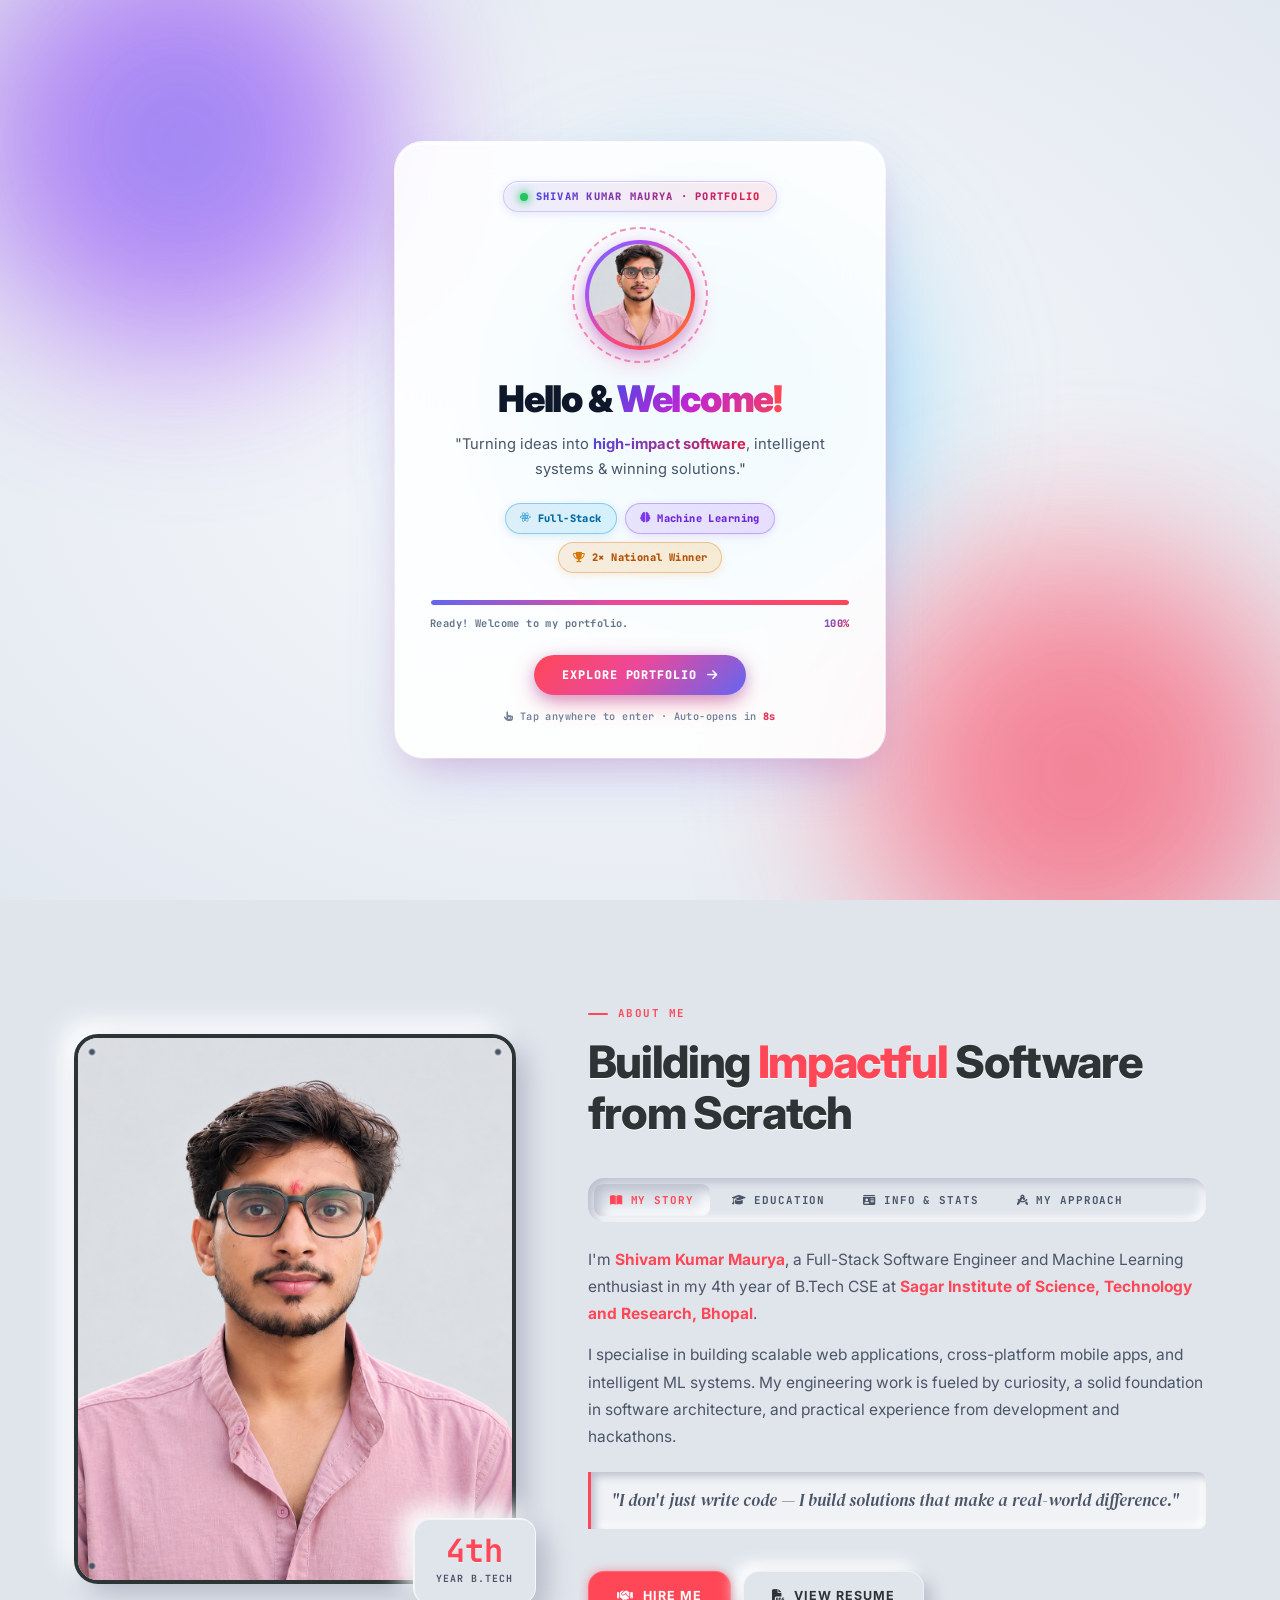
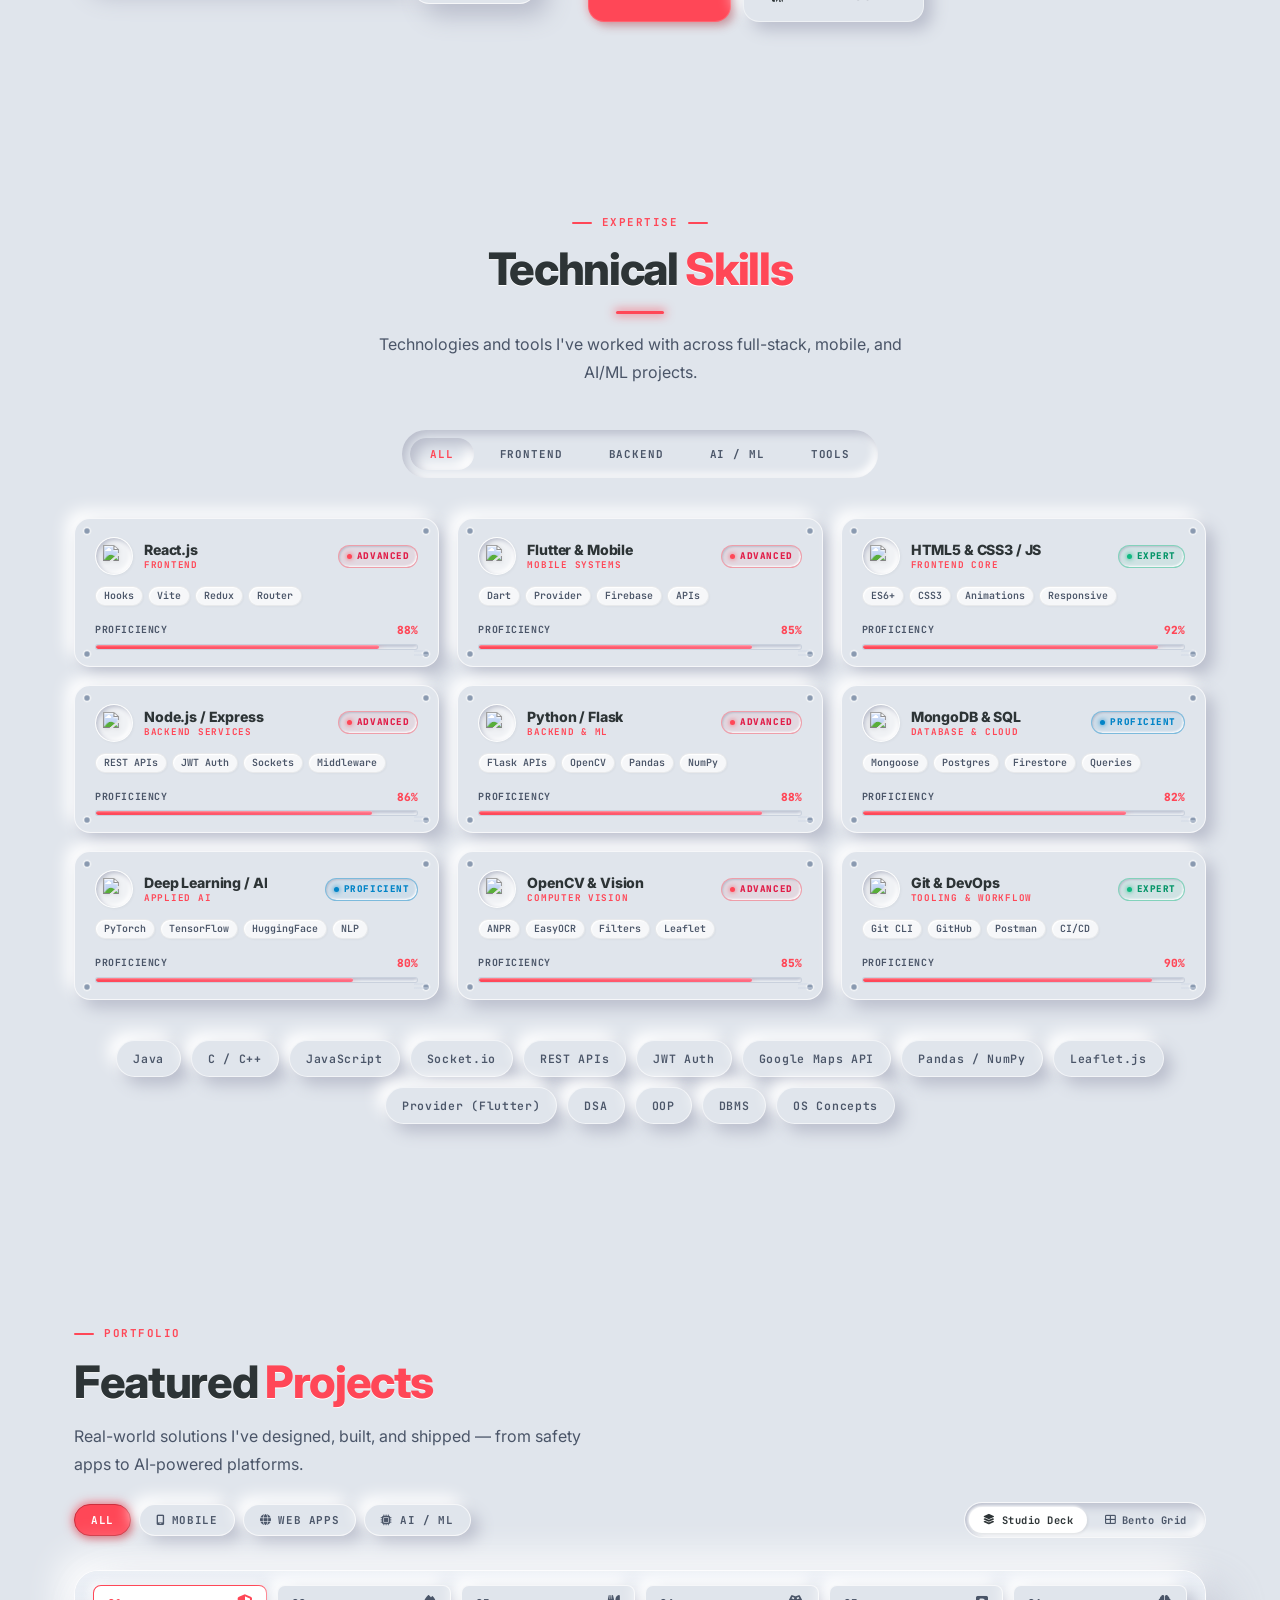
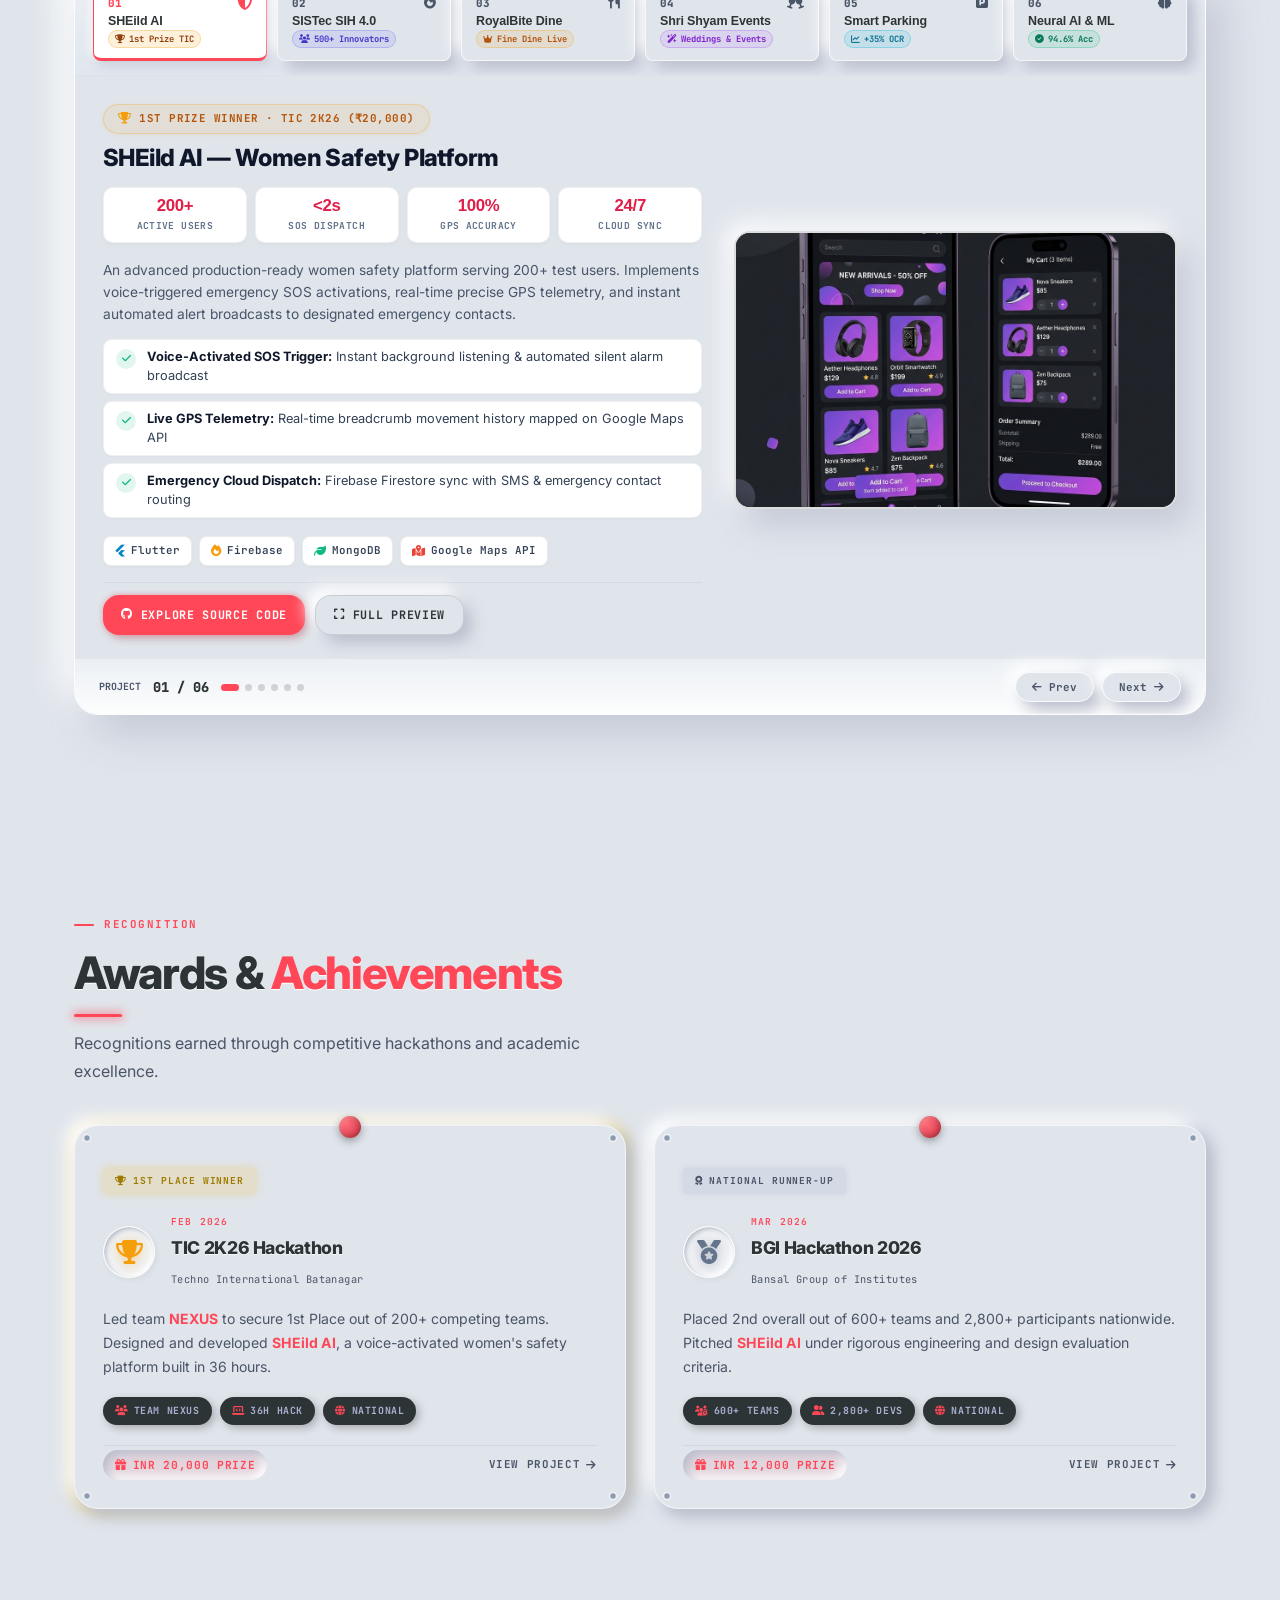
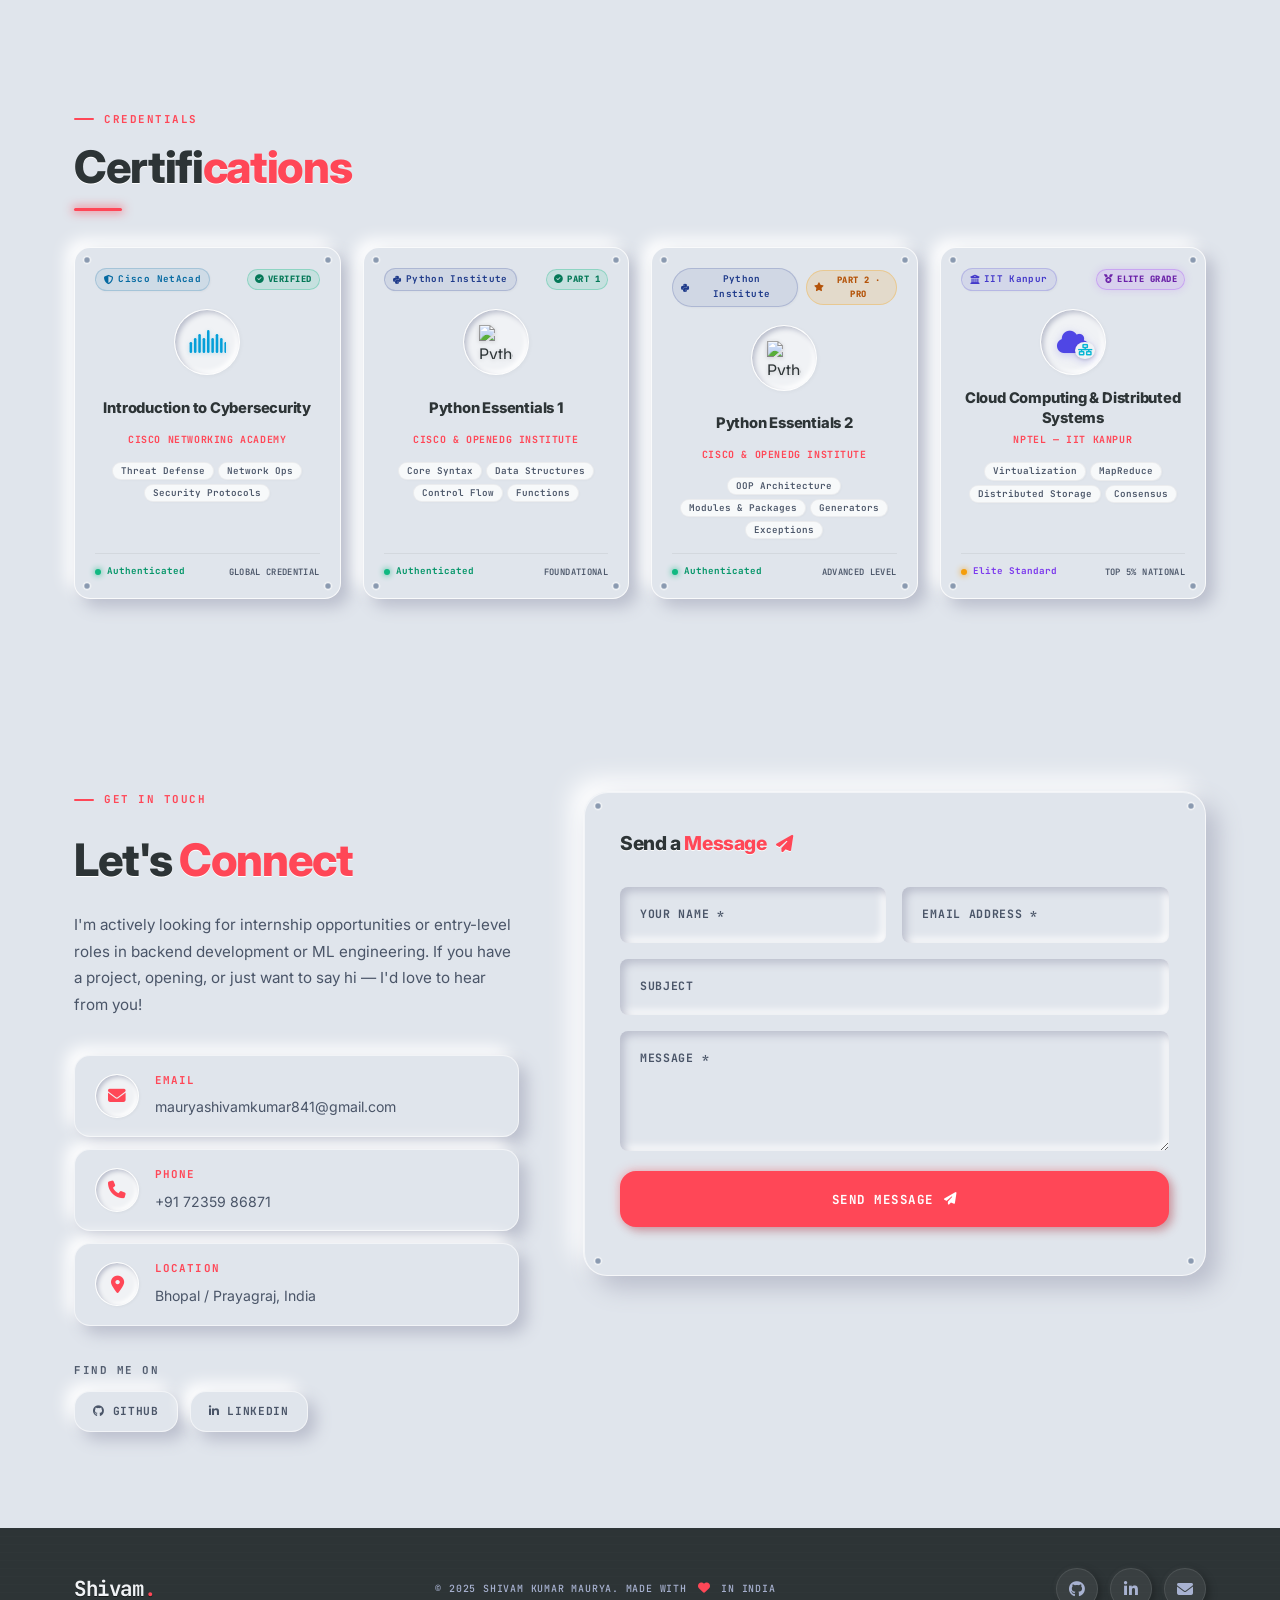
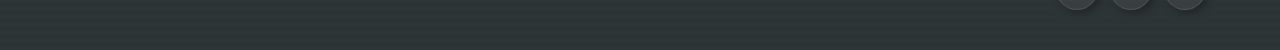
==== commit 13e6013e: "style: remove simulated browser mockup header and url bar from project cards" ====
--- a/index.html
+++ b/index.html
@@ -1094,10 +1094,6 @@
 
                 <div class="deck-media-col">
                   <div class="deck-device-mockup" data-lightbox="assets/projects/project2.png">
-                    <div class="mockup-header">
-                      <div class="mockup-dots"><span></span><span></span><span></span></div>
-                      <div class="mockup-url-bar"><i class="fas fa-lock"></i> sheild-safety.app/sos</div>
-                    </div>
                     <div class="mockup-screen">
                       <img src="assets/projects/project2.png" alt="SHEild AI – Women Safety Application" loading="lazy" />
                       <div class="mockup-screen-overlay">
@@ -1181,10 +1177,6 @@
 
                 <div class="deck-media-col">
                   <div class="deck-device-mockup" data-lightbox="assets/projects/sistec_hackathon.png">
-                    <div class="mockup-header">
-                      <div class="mockup-dots"><span></span><span></span><span></span></div>
-                      <div class="mockup-url-bar"><i class="fas fa-lock"></i> sistecrsih.in</div>
-                    </div>
                     <div class="mockup-screen">
                       <img src="assets/projects/sistec_hackathon.png" alt="SISTec Innovation Hackathon 4.0 Platform" loading="lazy" />
                       <div class="mockup-screen-overlay">
@@ -1269,10 +1261,6 @@
 
                 <div class="deck-media-col">
                   <div class="deck-device-mockup" data-lightbox="assets/projects/royalbite.png">
-                    <div class="mockup-header">
-                      <div class="mockup-dots"><span></span><span></span><span></span></div>
-                      <div class="mockup-url-bar"><i class="fas fa-lock"></i> resturant-ui-zeta.vercel.app</div>
-                    </div>
                     <div class="mockup-screen">
                       <img src="assets/projects/royalbite.png" alt="RoyalBite Fine Dine Website" loading="lazy" />
                       <div class="mockup-screen-overlay">
@@ -1357,10 +1345,6 @@
 
                 <div class="deck-media-col">
                   <div class="deck-device-mockup" data-lightbox="assets/projects/shyam_events.png">
-                    <div class="mockup-header">
-                      <div class="mockup-dots"><span></span><span></span><span></span></div>
-                      <div class="mockup-url-bar"><i class="fas fa-lock"></i> shivam1264.github.io/EVENT-WEBSITE-</div>
-                    </div>
                     <div class="mockup-screen">
                       <img src="assets/projects/shyam_events.png" alt="Shri Shyam Events Website" loading="lazy" />
                       <div class="mockup-screen-overlay">
@@ -1441,10 +1425,6 @@
 
                 <div class="deck-media-col">
                   <div class="deck-device-mockup" data-lightbox="assets/projects/project1.png">
-                    <div class="mockup-header">
-                      <div class="mockup-dots"><span></span><span></span><span></span></div>
-                      <div class="mockup-url-bar"><i class="fas fa-lock"></i> smartparking-anpr.io/live</div>
-                    </div>
                     <div class="mockup-screen">
                       <img src="assets/projects/project1.png" alt="Smart Parking System with ANPR" loading="lazy" />
                       <div class="mockup-screen-overlay">
--- a/style.css
+++ b/style.css
@@ -3247,47 +3247,7 @@
 }
 
 .mockup-header {
-  display: flex;
-  align-items: center;
-  gap: 10px;
-  padding: 8px 14px;
-  background: #1e242c;
-  border-bottom: 1px solid rgba(255, 255, 255, 0.06);
-}
-
-.mockup-dots {
-  display: flex;
-  gap: 5px;
-}
-
-.mockup-dots span {
-  width: 8px;
-  height: 8px;
-  border-radius: 50%;
-  background: rgba(255, 255, 255, 0.2);
-}
-
-.mockup-dots span:nth-child(1) { background: #ff5f56; }
-.mockup-dots span:nth-child(2) { background: #ffbd2e; }
-.mockup-dots span:nth-child(3) { background: #27c93f; }
-
-.mockup-url-bar {
-  display: inline-flex;
-  align-items: center;
-  gap: 6px;
-  font-family: 'JetBrains Mono', monospace;
-  font-size: 0.6rem;
-  color: rgba(255, 255, 255, 0.6);
-  background: rgba(0, 0, 0, 0.3);
-  padding: 3px 12px;
-  border-radius: var(--radius-full);
-  flex: 1;
-  max-width: 240px;
-}
-
-.mockup-url-bar i {
-  font-size: 0.55rem;
-  color: #10b981;
+  display: none !important;
 }
 
 .mockup-screen {
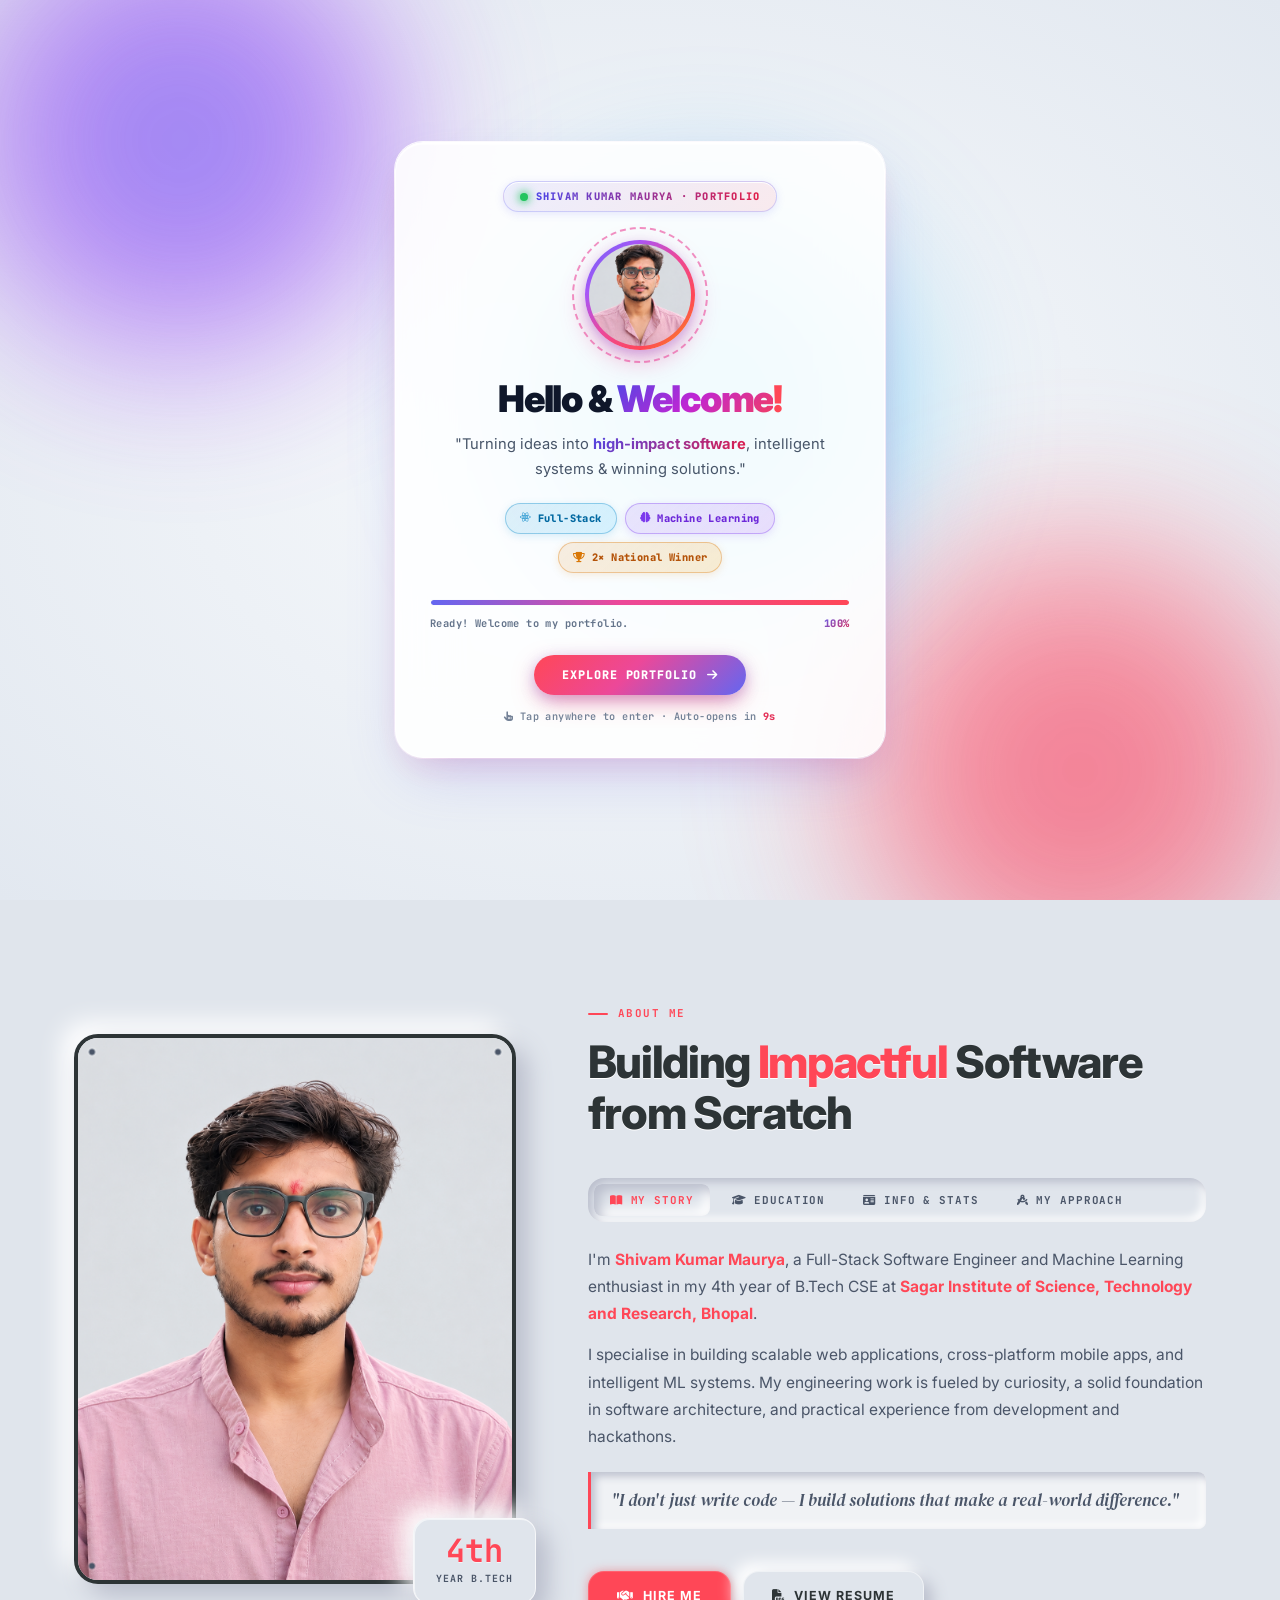
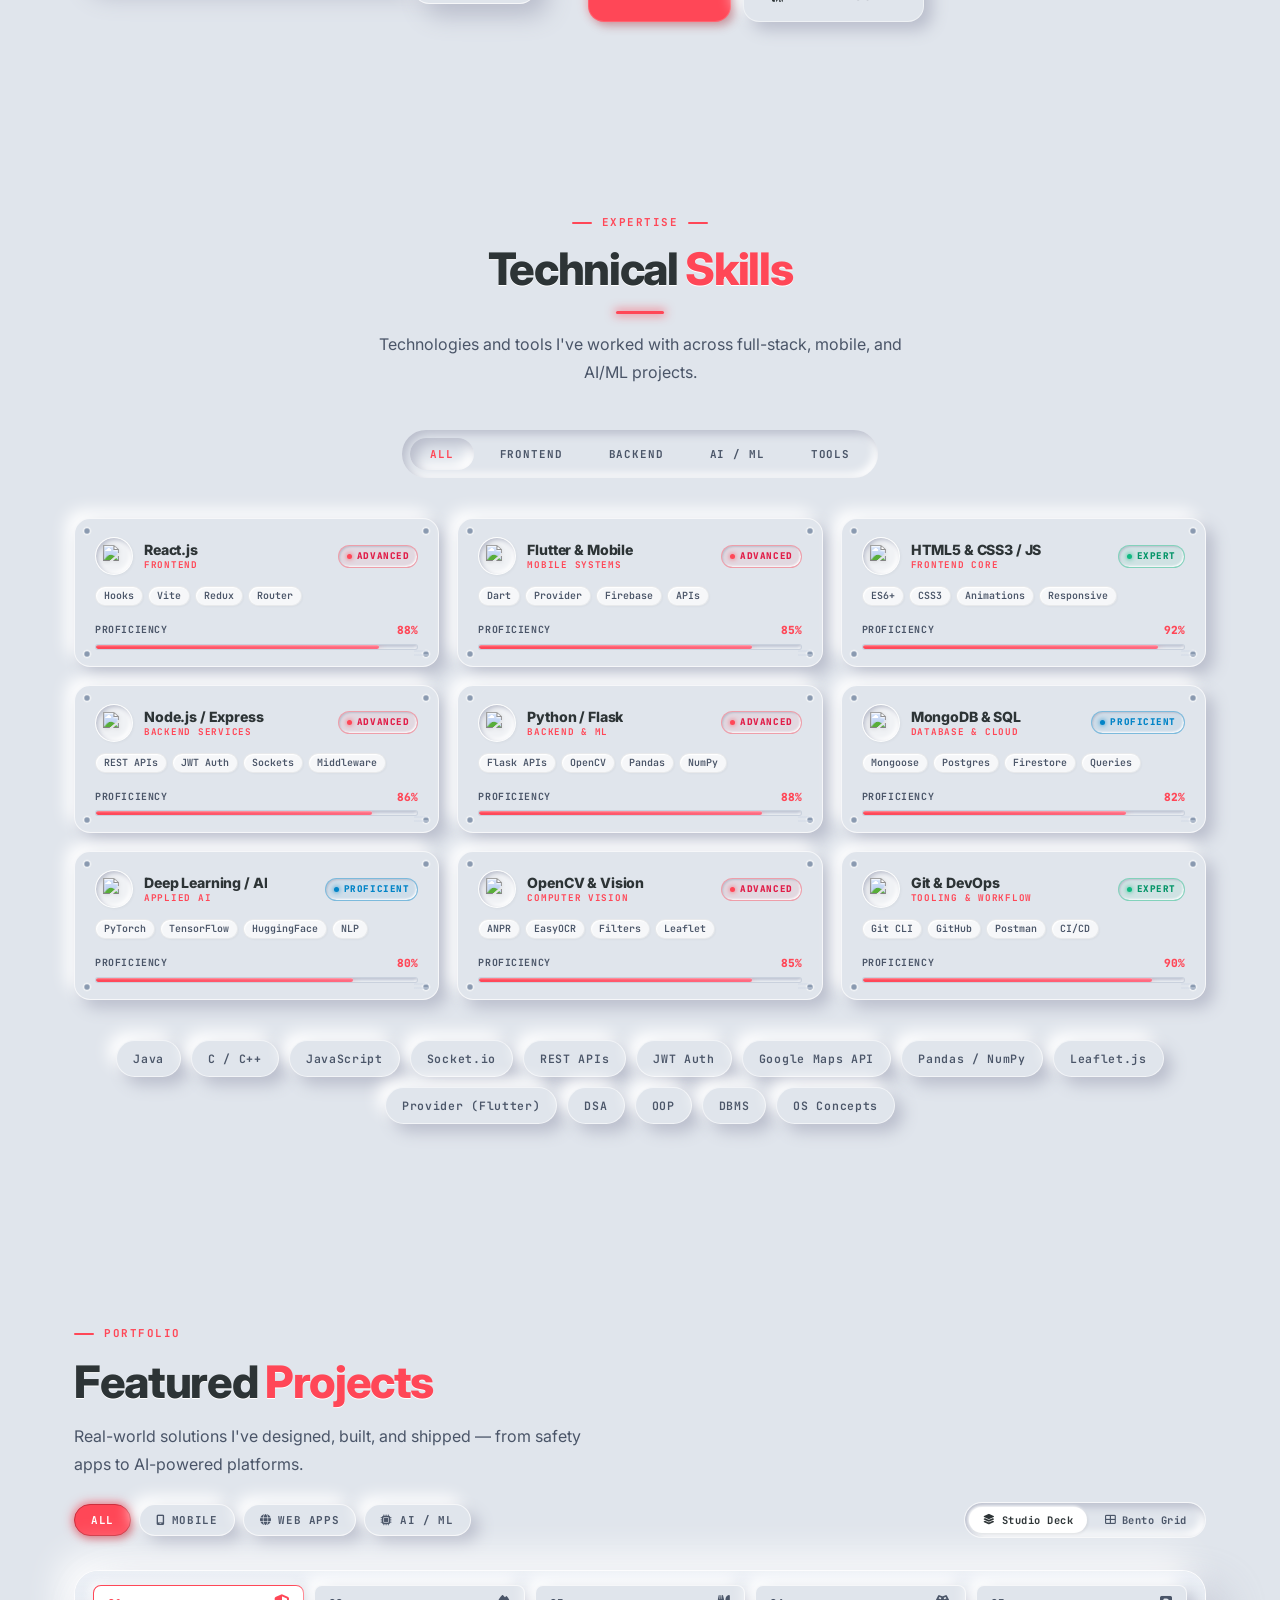
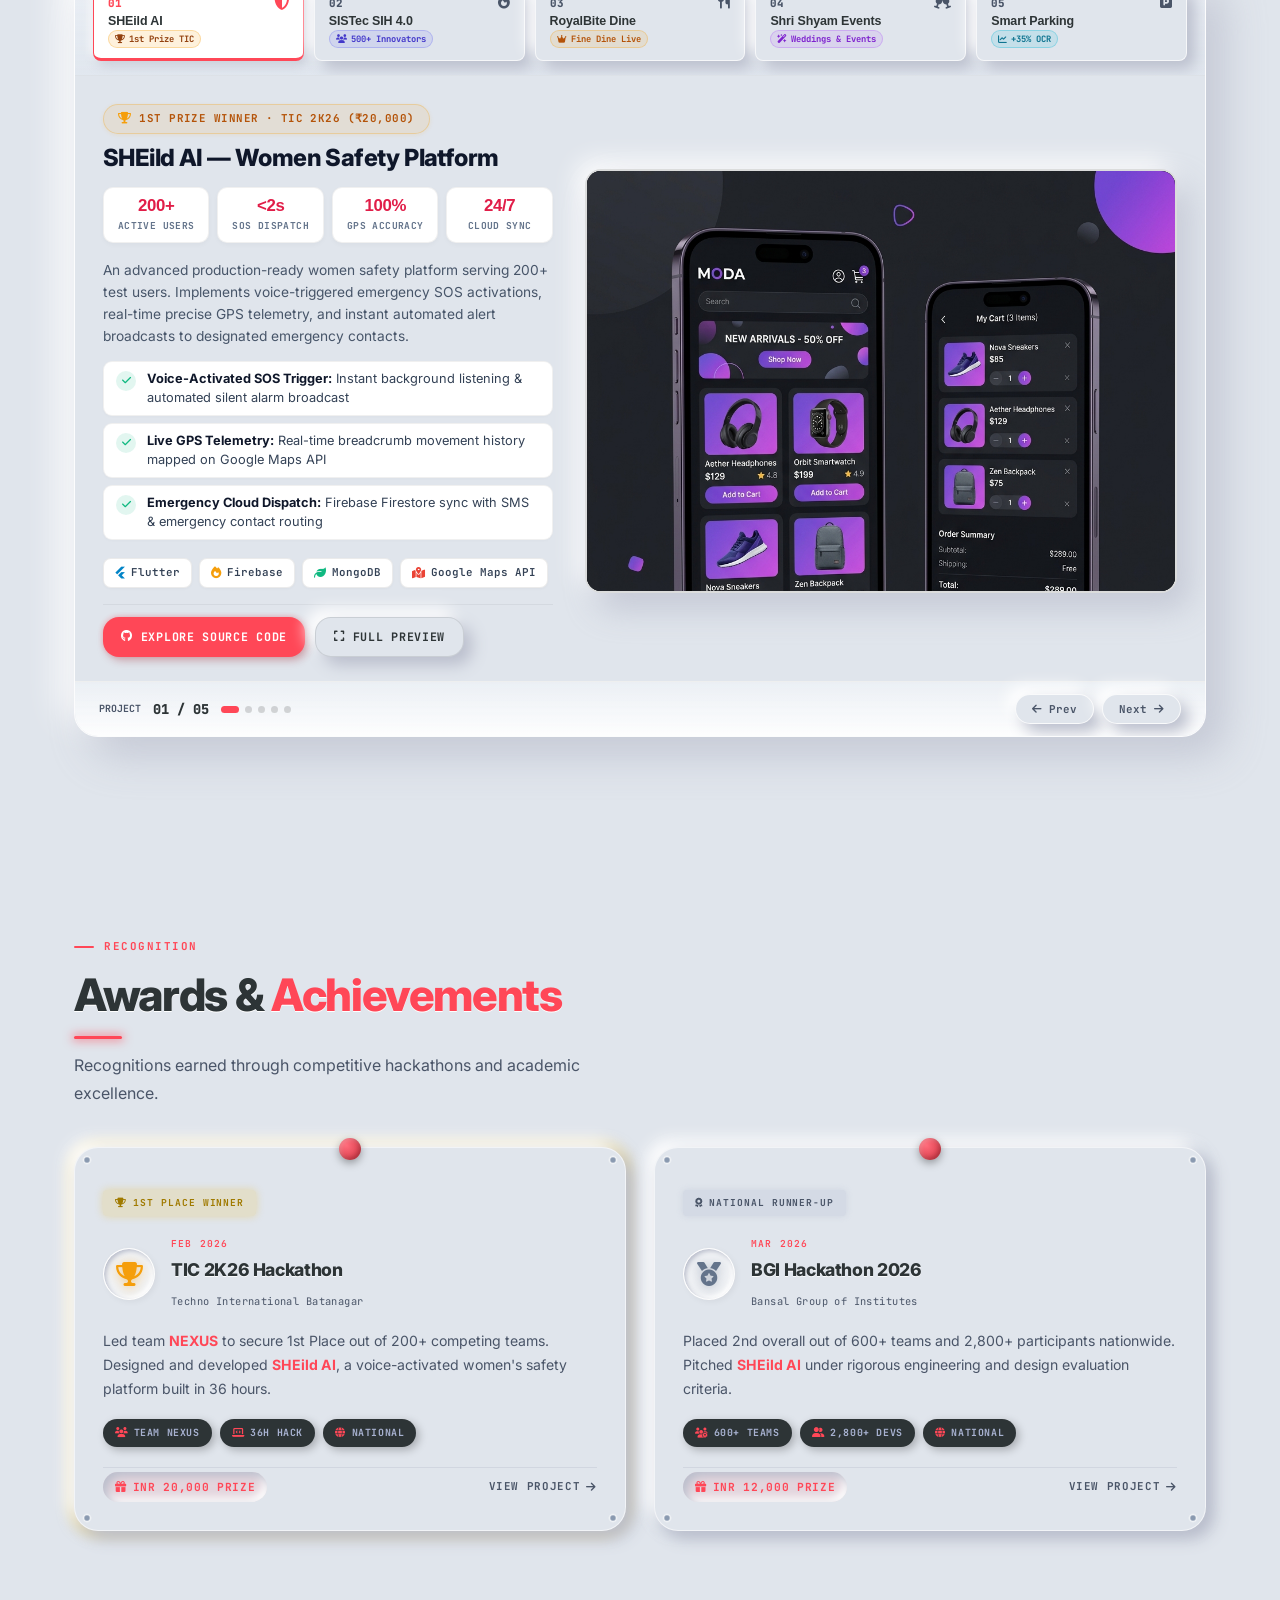
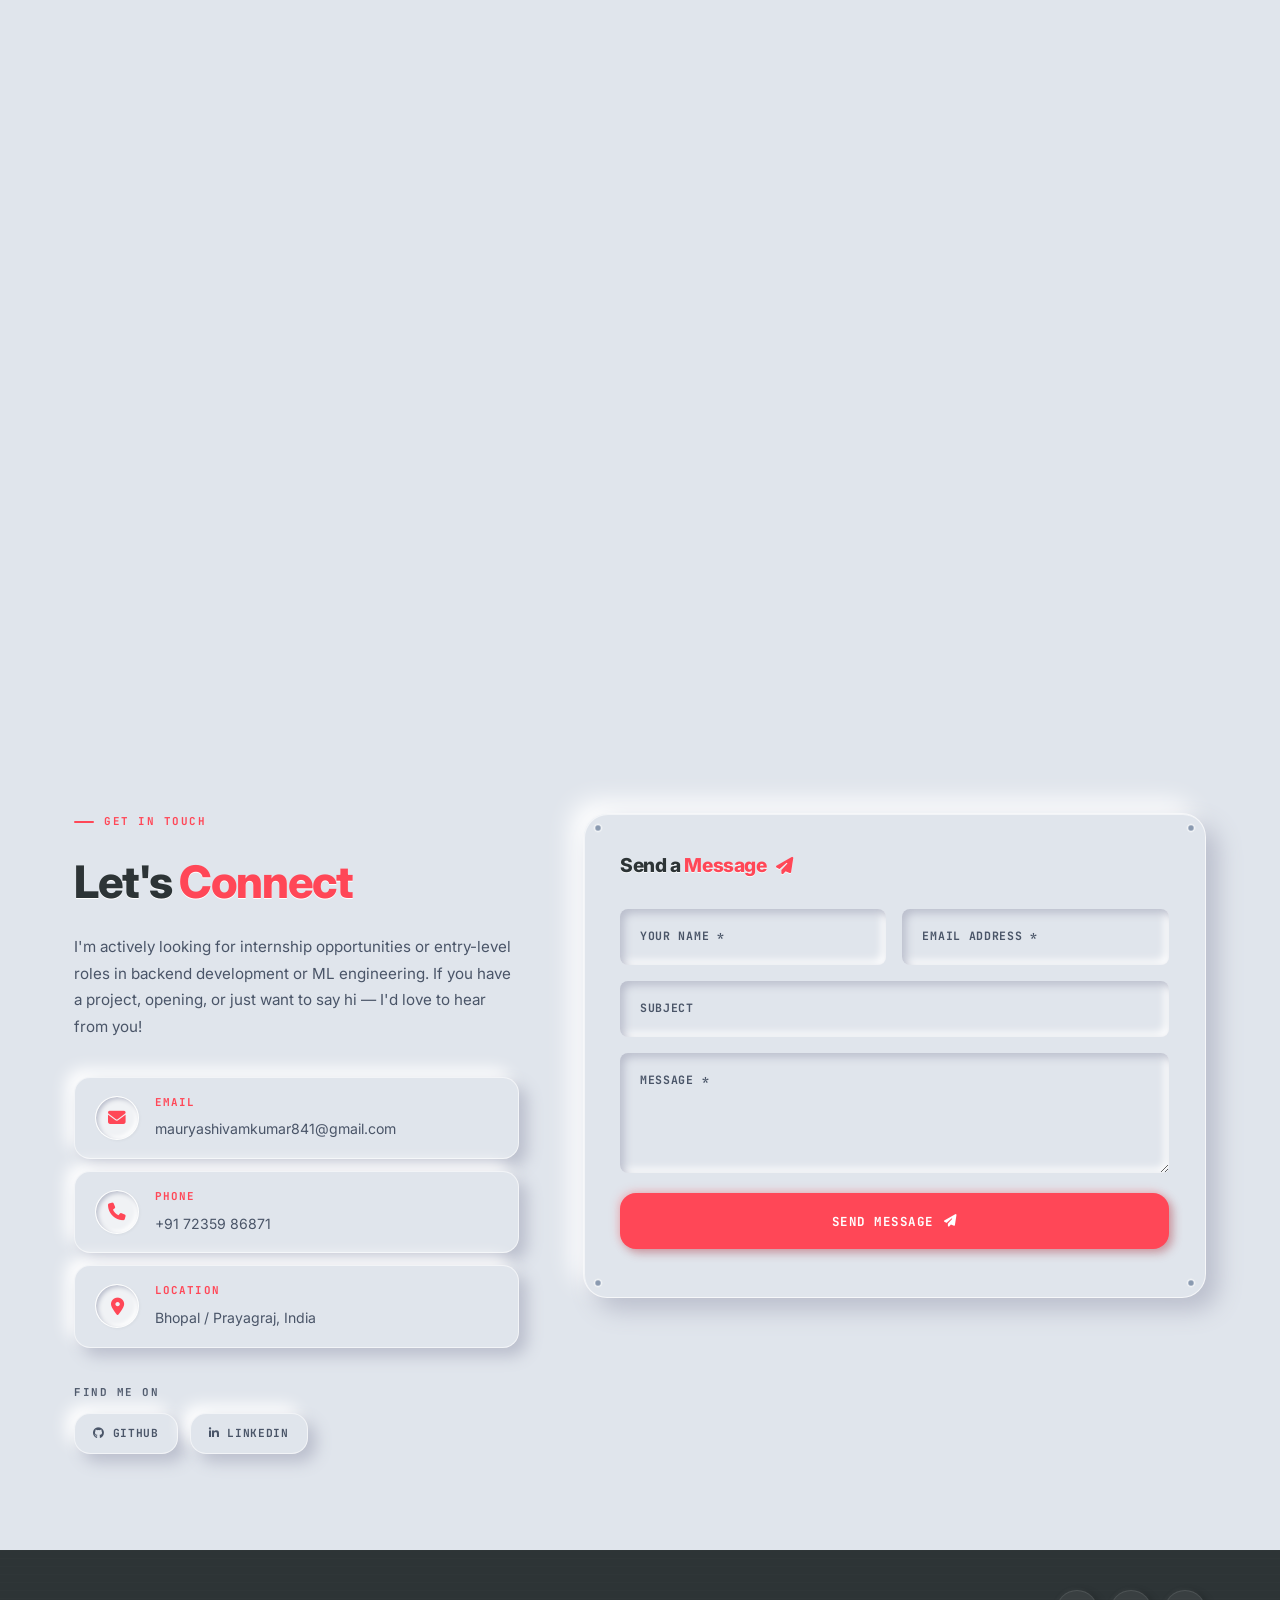
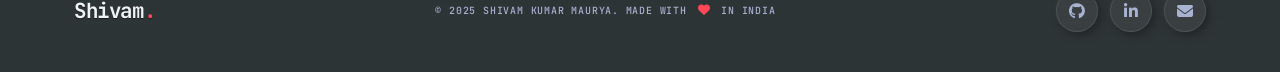
==== commit 82447145: "remove: remove Neural AI & NLP project from studio deck and bento grid" ====
--- a/index.html
+++ b/index.html
@@ -1010,16 +1010,6 @@
               </div>
             </button>
 
-            <button class="deck-dock-tab" data-project="ml-ai" data-category="ml" id="dock-ml-ai">
-              <div class="dock-tab-head">
-                <span class="dock-num">06</span>
-                <i class="fas fa-brain dock-icon"></i>
-              </div>
-              <div class="dock-tab-body">
-                <span class="dock-title">Neural AI &amp; ML</span>
-                <span class="dock-pill emerald"><i class="fas fa-check-circle"></i> 94.6% Acc</span>
-              </div>
-            </button>
           </div>
 
           <!-- Studio Stage: Active Project Panels -->
@@ -1435,119 +1425,19 @@
                 </div>
               </div>
             </article>
-
-            <!-- 6. Neural AI & ML -->
-            <article class="deck-project-card" id="deck-ml-ai" data-category="ml">
-              <div class="deck-card-grid">
-                <div class="deck-intel-col">
-                  <div class="deck-cat-badge">
-                    <i class="fas fa-brain"></i>
-                    <span>Machine Learning &amp; Neural Pipelines</span>
-                  </div>
-
-                  <h3 class="deck-project-title">Neural AI &amp; NLP Exploration Pipelines</h3>
-
-                  <!-- Sleek KPI Metrics Grid -->
-                  <div class="deck-metrics-grid emerald-theme">
-                    <div class="deck-metric-box">
-                      <span class="metric-val">94.6%</span>
-                      <span class="metric-lbl">Benchmark Acc</span>
-                    </div>
-                    <div class="deck-metric-box">
-                      <span class="metric-val">0.42s</span>
-                      <span class="metric-lbl">Inference Latency</span>
-                    </div>
-                    <div class="deck-metric-box">
-                      <span class="metric-val">BERT</span>
-                      <span class="metric-lbl">Transformer</span>
-                    </div>
-                    <div class="deck-metric-box">
-                      <span class="metric-val">PyTorch</span>
-                      <span class="metric-lbl">100 Epochs</span>
-                    </div>
-                  </div>
-
-                  <p class="deck-project-desc">
-                    A suite of deep learning pipelines, transformer fine-tuning scripts, and classification models trained on structured and unstructured benchmark datasets using PyTorch, TensorFlow, and HuggingFace pipelines.
-                  </p>
-
-                  <div class="deck-features-list">
-                    <div class="deck-feature-item">
-                      <span class="feature-check"><i class="fas fa-check"></i></span>
-                      <span class="feature-text"><strong>Transformer Fine-Tuning:</strong> Multi-class sentiment analysis &amp; contextual tokenization with BERT</span>
-                    </div>
-                    <div class="deck-feature-item">
-                      <span class="feature-check"><i class="fas fa-check"></i></span>
-                      <span class="feature-text"><strong>Training Instrumentation:</strong> Automated learning-rate scheduling, loss monitoring &amp; checkpointing</span>
-                    </div>
-                    <div class="deck-feature-item">
-                      <span class="feature-check"><i class="fas fa-check"></i></span>
-                      <span class="feature-text"><strong>Diagnostic Analytics:</strong> High-resolution confusion matrix tracking &amp; 94.6% validation benchmark</span>
-                    </div>
-                  </div>
-
-                  <div class="deck-tags-row">
-                    <span class="deck-tech-chip"><i class="fab fa-python"></i> Python</span>
-                    <span class="deck-tech-chip"><i class="fas fa-fire"></i> PyTorch</span>
-                    <span class="deck-tech-chip"><i class="fas fa-brain"></i> TensorFlow</span>
-                    <span class="deck-tech-chip"><i class="fas fa-robot"></i> Transformers</span>
-                  </div>
-
-                  <div class="deck-actions-row">
-                    <a href="https://github.com/shivam1264" target="_blank" rel="noopener" class="btn-pill code-btn" id="github-ml">
-                      <i class="fab fa-github"></i> <span>Explore Source Code</span>
-                    </a>
-                    <button class="btn-pill outline-btn view-btn" data-lightbox="assets/projects/project4.png" id="lightbox-ml">
-                      <i class="fas fa-expand"></i> <span>Architecture View</span>
-                    </button>
-                  </div>
-                </div>
-
-                <div class="deck-media-col">
-                  <!-- Interactive IDE Code Terminal -->
-                  <div class="deck-terminal-box">
-                    <div class="terminal-topbar">
-                      <div class="terminal-dots"><span class="dot-red"></span><span class="dot-yellow"></span><span class="dot-green"></span></div>
-                      <div class="terminal-filename"><i class="fab fa-python"></i> neural_pipeline.py</div>
-                      <span class="terminal-badge">Python 3.11</span>
-                    </div>
-                    <div class="terminal-code-body">
-                      <pre><code><span class="code-comment"># Neural AI &amp; NLP Benchmark Pipeline</span>
-<span class="code-keyword">import</span> torch
-<span class="code-keyword">import</span> transformers <span class="code-keyword">as</span> tfm
-<span class="code-keyword">from</span> models.nlp <span class="code-keyword">import</span> DeepLearningPipeline
-
-pipeline = DeepLearningPipeline(
-    task=<span class="code-string">"multi_class_sentiment"</span>,
-    backbone=<span class="code-string">"bert-base-uncased"</span>,
-    epochs=<span class="code-number">100</span>,
-    learning_rate=<span class="code-number">2e-5</span>
-)
-
-metrics = pipeline.train_and_evaluate()
-<span class="code-keyword">print</span>(<span class="code-string">f"Validation Accuracy: {metrics['accuracy']:.1%}"</span>)
-<span class="code-comment"># &gt;&gt;&gt; Validation Accuracy: 94.6%</span>
-<span class="code-comment"># &gt;&gt;&gt; F1-Score: 0.942 | Inference Latency: 14ms</span></code></pre>
-                    </div>
-                  </div>
-                </div>
-              </div>
-            </article>
-
           </div>
 
           <!-- Bottom Telemetry & Step Controller -->
           <div class="deck-footer-bar">
             <div class="deck-counter-info">
               <span class="counter-label">PROJECT</span>
-              <strong class="counter-val" id="deck-counter-display">01 / 06</strong>
+              <strong class="counter-val" id="deck-counter-display">01 / 05</strong>
               <div class="deck-step-dots" id="deck-step-dots">
                 <span class="dot active" data-index="0"></span>
                 <span class="dot" data-index="1"></span>
                 <span class="dot" data-index="2"></span>
                 <span class="dot" data-index="3"></span>
                 <span class="dot" data-index="4"></span>
-                <span class="dot" data-index="5"></span>
               </div>
             </div>
 
@@ -1702,35 +1592,6 @@
             </div>
           </div>
 
-          <!-- Bento Card 6: Neural AI -->
-          <div class="bento-card bento-terminal-card" data-category="ml">
-            <div class="bento-card-badge-row">
-              <span class="bento-tag ai"><i class="fas fa-brain"></i> Deep Learning</span>
-              <span class="bento-stat-pill emerald">94.6% Accuracy</span>
-            </div>
-            <div class="bento-code-snippet">
-              <pre><code><span class="code-comment"># Neural Sentiment Pipeline</span>
-pipeline = DeepLearningPipeline(
-    task="multi_class_sentiment",
-    backbone="bert-base-uncased"
-)
-<span class="code-comment"># Val Accuracy: 94.6% | Latency: 14ms</span></code></pre>
-            </div>
-            <h3 class="bento-title">Neural AI &amp; NLP Pipelines</h3>
-            <p class="bento-desc">
-              PyTorch and TensorFlow training pipelines with custom tokenization and evaluations.
-            </p>
-            <div class="bento-chips">
-              <span>PyTorch</span>
-              <span>TensorFlow</span>
-              <span>Transformers</span>
-              <span>Pandas</span>
-            </div>
-            <div class="bento-actions">
-              <a href="https://github.com/shivam1264" target="_blank" rel="noopener" class="btn-pill code-btn"><i class="fab fa-github"></i> Pipeline</a>
-              <button class="btn-pill outline-btn" data-lightbox="assets/projects/project4.png"><i class="fas fa-expand"></i> Diagram</button>
-            </div>
-          </div>
 
         </div>
       </div>
--- a/style.css
+++ b/style.css
@@ -2723,7 +2723,7 @@
 /* Tactile Segmented Project Switcher (Dock Tabs) */
 .deck-nav-dock {
   display: grid;
-  grid-template-columns: repeat(6, minmax(155px, 1fr));
+  grid-template-columns: repeat(5, minmax(160px, 1fr));
   gap: 10px;
   padding: 14px 18px;
   background: linear-gradient(180deg, rgba(238, 242, 248, 0.8) 0%, rgba(226, 233, 242, 0.45) 100%);
@@ -2891,7 +2891,7 @@
 
 .deck-card-grid {
   display: grid;
-  grid-template-columns: 1.15fr 0.85fr;
+  grid-template-columns: 0.95fr 1.25fr;
   gap: 32px;
   align-items: center;
 }
@@ -3258,10 +3258,18 @@
 
 .mockup-screen img {
   width: 100%;
-  aspect-ratio: 16/10;
+  aspect-ratio: 16/10.5;
+  min-height: 380px;
   object-fit: cover;
+  object-position: top center;
   display: block;
   transition: transform 0.5s ease, filter 0.5s ease;
+}
+
+@media (min-width: 1200px) {
+  .mockup-screen img {
+    min-height: 420px;
+  }
 }
 
 .deck-device-mockup:hover .mockup-screen img {
@@ -3653,7 +3661,9 @@
 .bento-hero-media img {
   width: 100%;
   aspect-ratio: 16/10;
+  min-height: 250px;
   object-fit: cover;
+  object-position: top center;
   display: block;
 }
 
@@ -3668,7 +3678,9 @@
 .bento-media-wrap img {
   width: 100%;
   aspect-ratio: 16/10;
+  min-height: 230px;
   object-fit: cover;
+  object-position: top center;
   display: block;
 }
 
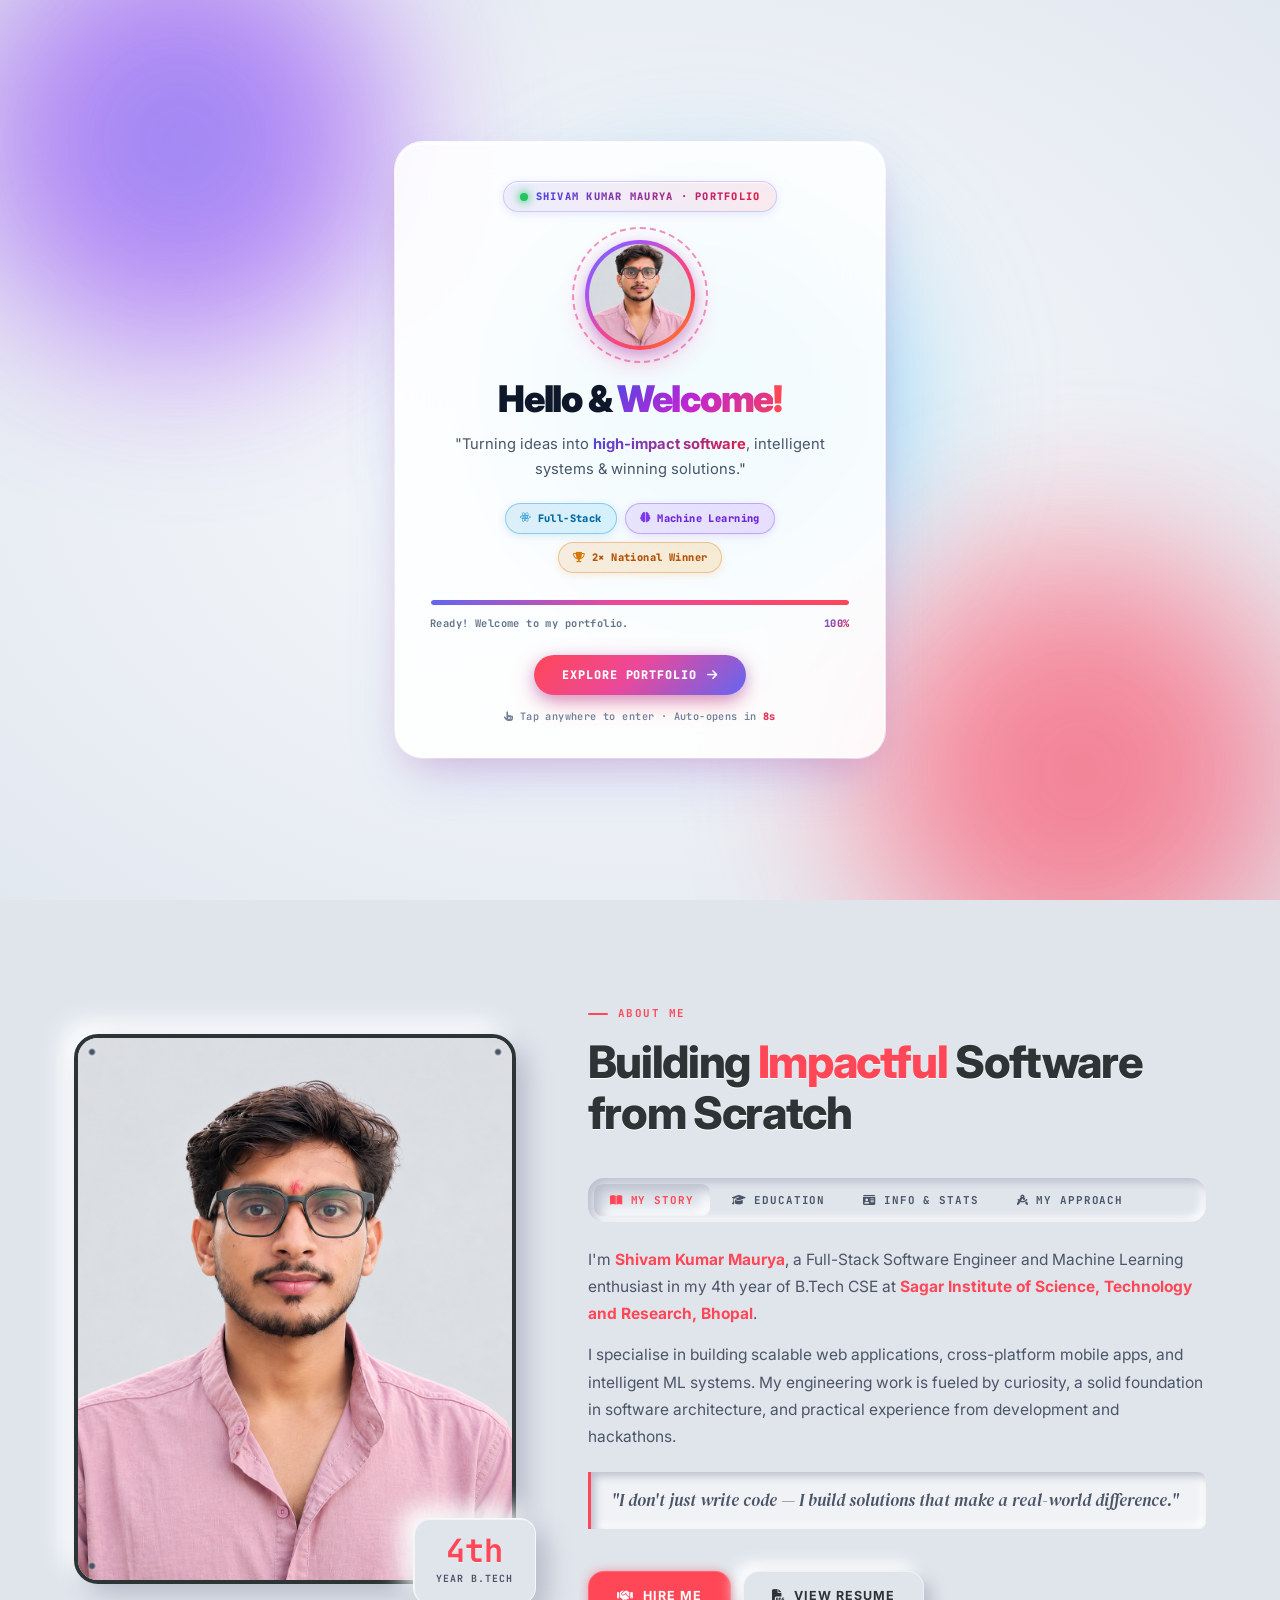
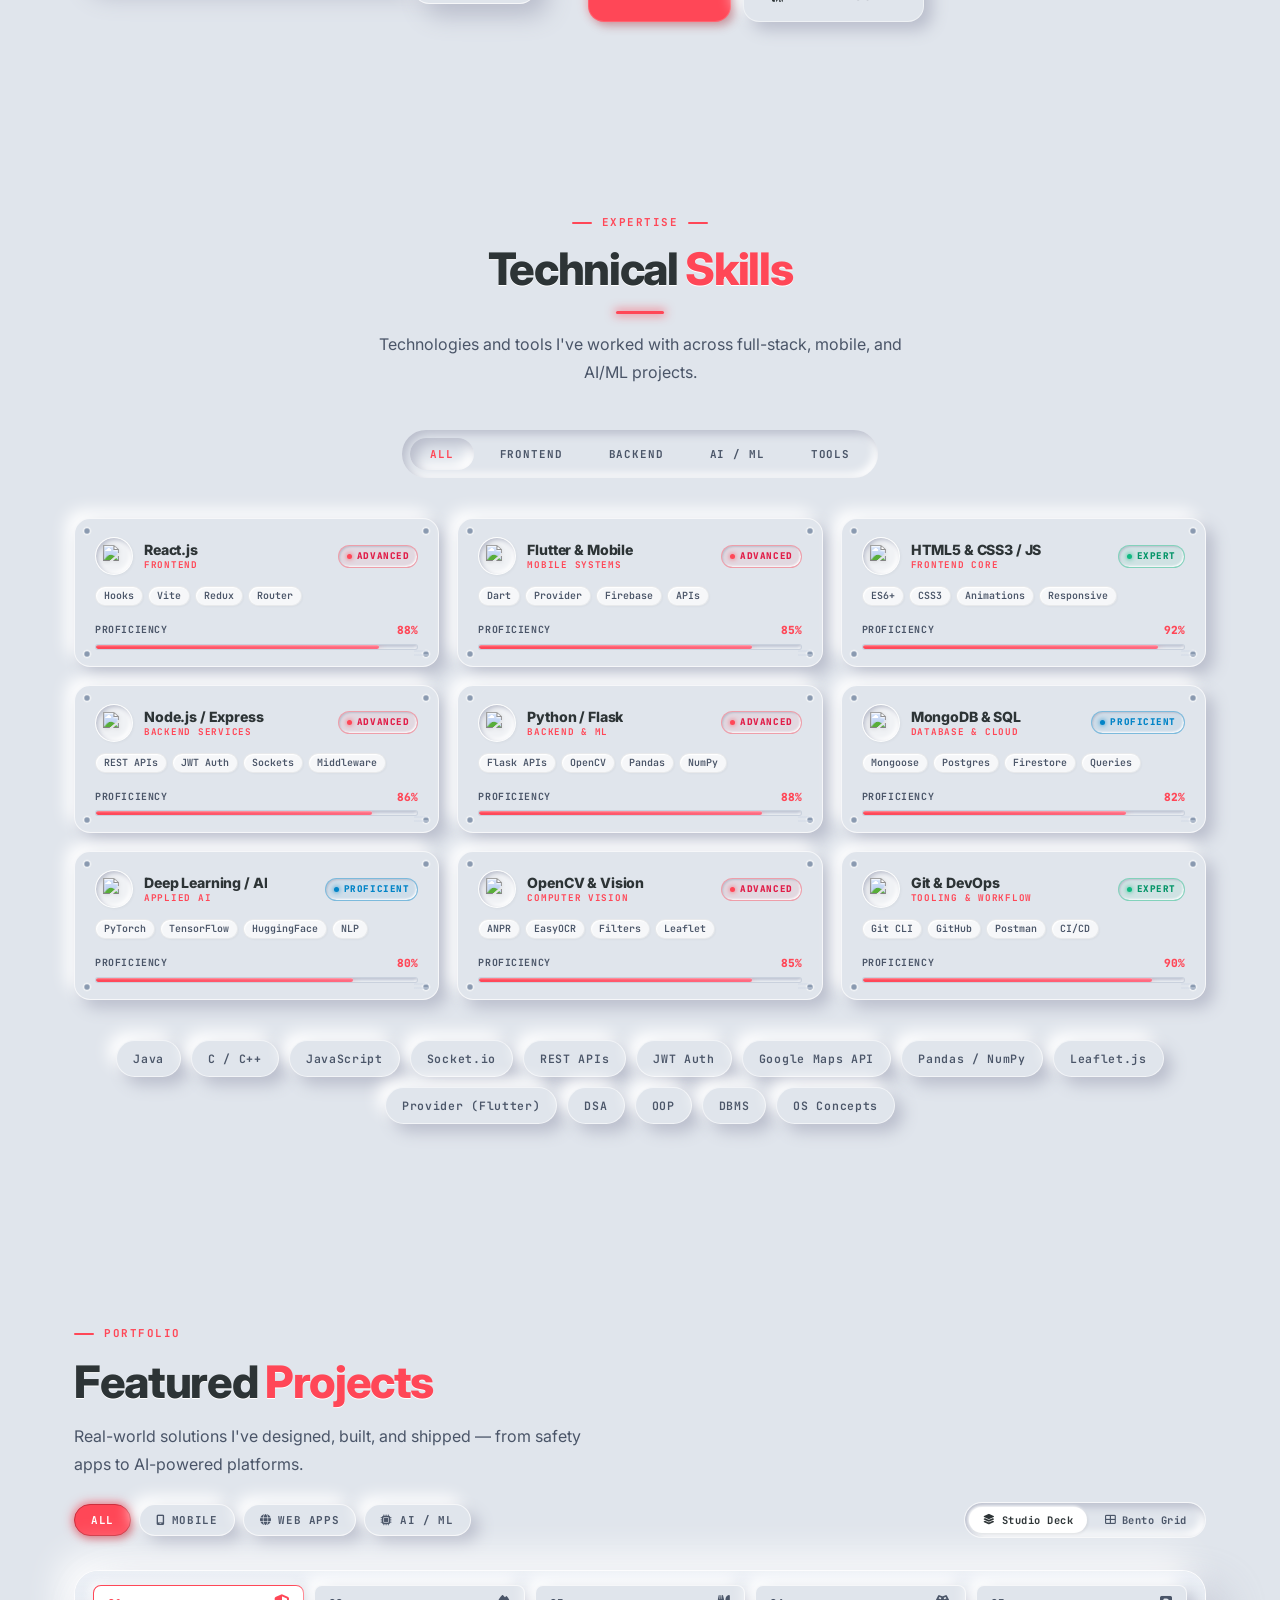
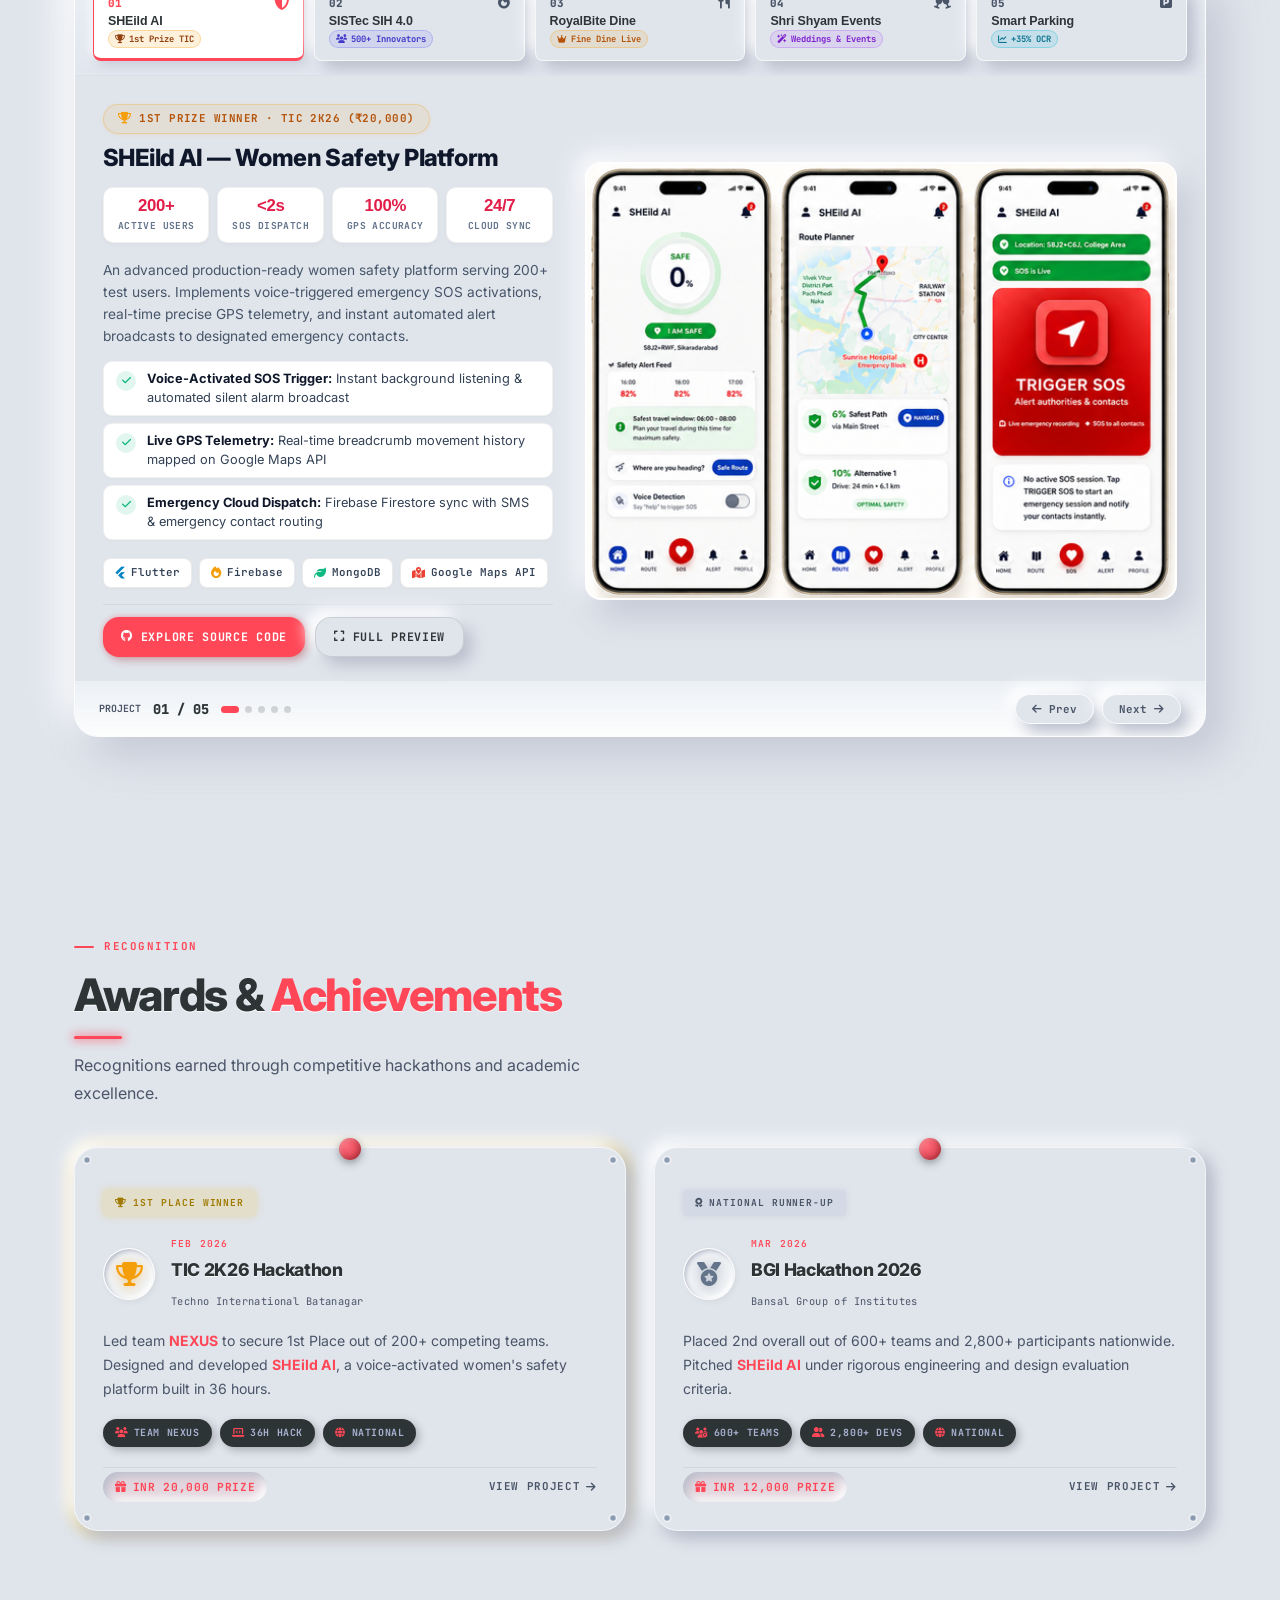
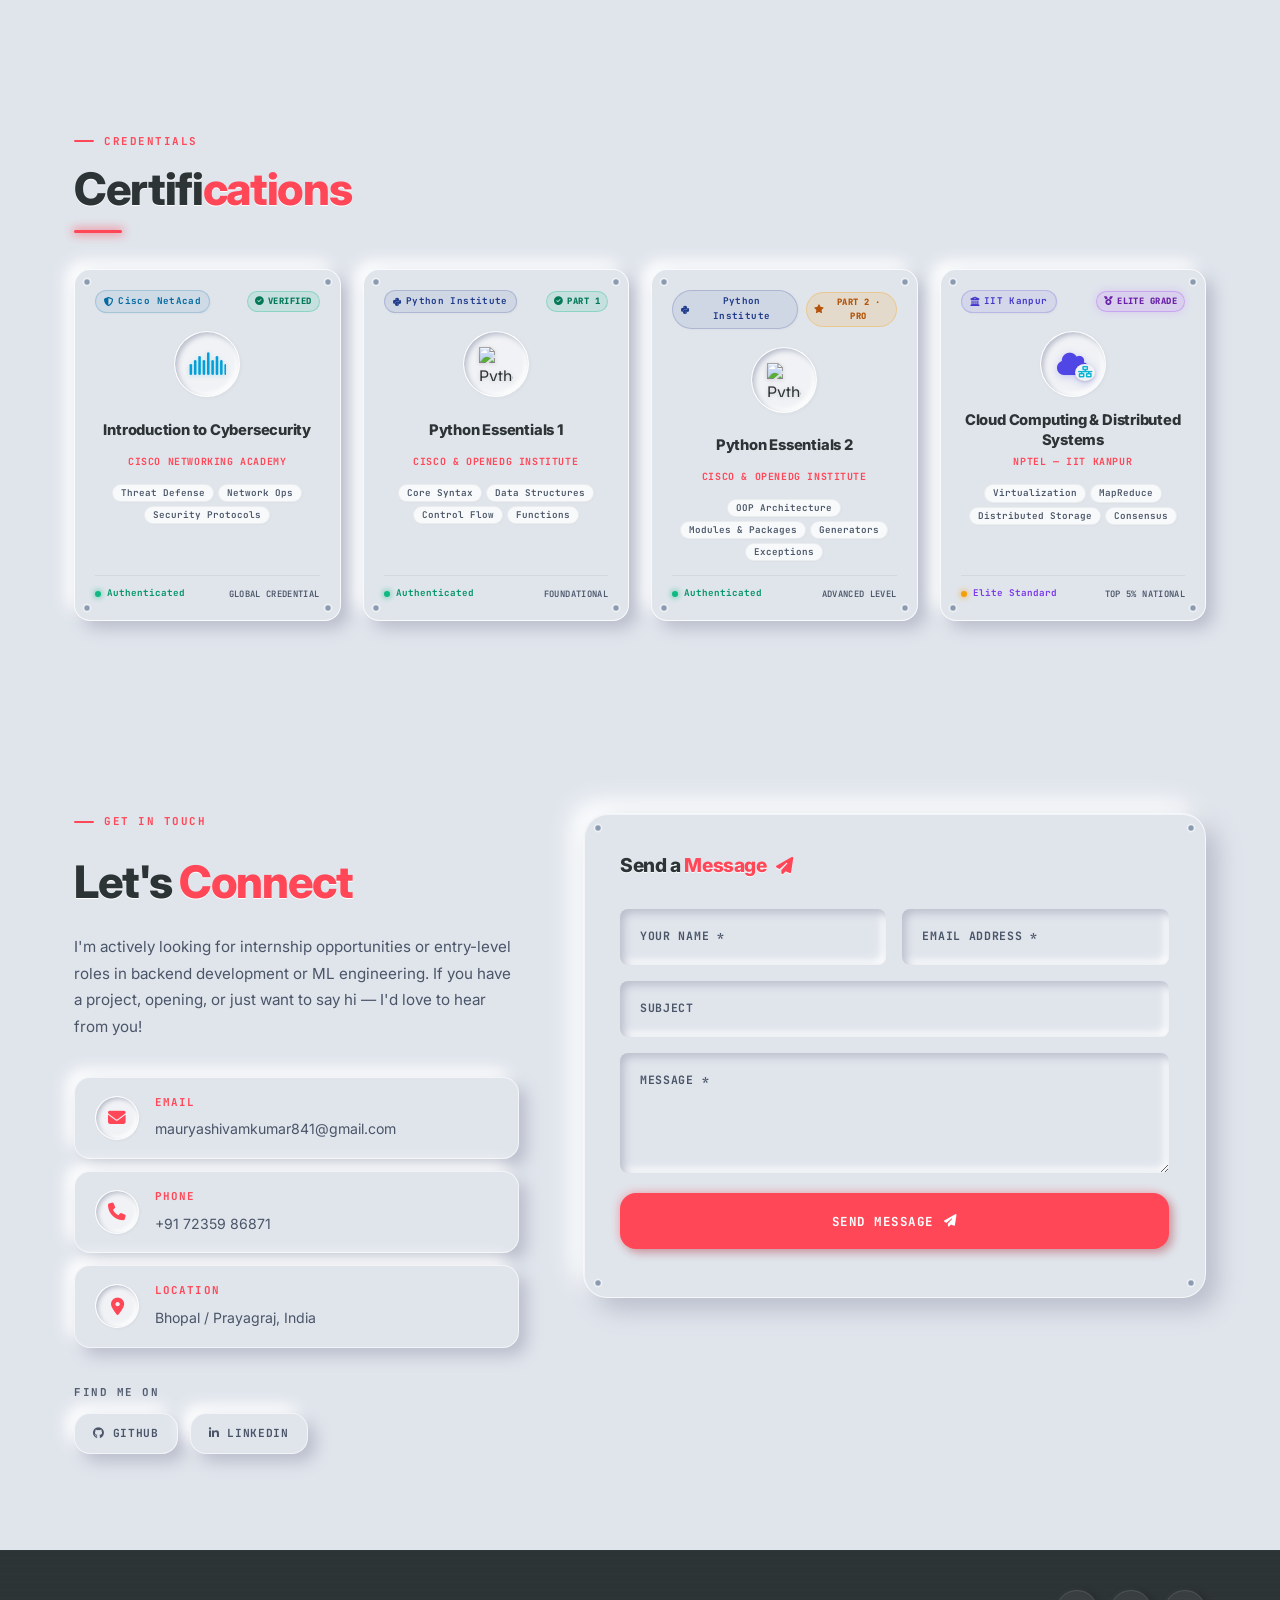
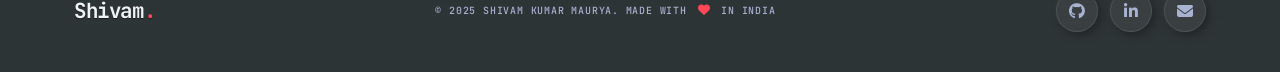
==== commit 202c1e71: "feat: update SHEild AI with user's original triple mobile UI showcase image" ====
--- a/index.html
+++ b/index.html
@@ -1076,16 +1076,16 @@
                     <a href="https://github.com/shivam1264" target="_blank" rel="noopener" class="btn-pill code-btn" id="github-shield">
                       <i class="fab fa-github"></i> <span>Explore Source Code</span>
                     </a>
-                    <button class="btn-pill outline-btn view-btn" data-lightbox="assets/projects/project2.png" id="lightbox-shield">
+                    <button class="btn-pill outline-btn view-btn" data-lightbox="assets/projects/sheild_ai.png" id="lightbox-shield">
                       <i class="fas fa-expand"></i> <span>Full Preview</span>
                     </button>
                   </div>
                 </div>
 
                 <div class="deck-media-col">
-                  <div class="deck-device-mockup" data-lightbox="assets/projects/project2.png">
+                  <div class="deck-device-mockup" data-lightbox="assets/projects/sheild_ai.png">
                     <div class="mockup-screen">
-                      <img src="assets/projects/project2.png" alt="SHEild AI – Women Safety Application" loading="lazy" />
+                      <img src="assets/projects/sheild_ai.png" alt="SHEild AI – Women Safety Application" loading="lazy" />
                       <div class="mockup-screen-overlay">
                         <span class="screen-preview-pill"><i class="fas fa-magnifying-glass-plus"></i> Click to Enlarge</span>
                       </div>
@@ -1480,11 +1480,11 @@
                 </div>
                 <div class="bento-actions">
                   <a href="https://github.com/shivam1264" target="_blank" rel="noopener" class="btn-pill code-btn"><i class="fab fa-github"></i> Code</a>
-                  <button class="btn-pill outline-btn" data-lightbox="assets/projects/project2.png"><i class="fas fa-expand"></i> Preview</button>
-                </div>
-              </div>
-              <div class="bento-hero-media" data-lightbox="assets/projects/project2.png">
-                <img src="assets/projects/project2.png" alt="SHEild AI" loading="lazy" />
+                  <button class="btn-pill outline-btn" data-lightbox="assets/projects/sheild_ai.png"><i class="fas fa-expand"></i> Preview</button>
+                </div>
+              </div>
+              <div class="bento-hero-media" data-lightbox="assets/projects/sheild_ai.png">
+                <img src="assets/projects/sheild_ai.png" alt="SHEild AI" loading="lazy" />
               </div>
             </div>
           </div>
--- a/style.css
+++ b/style.css
@@ -3235,7 +3235,7 @@
   overflow: hidden;
   box-shadow: 12px 16px 32px rgba(186, 190, 204, 0.75), -8px -8px 24px #ffffff;
   border: 2px solid rgba(255, 255, 255, 0.85);
-  background: #0d1117;
+  background: #ffffff;
   cursor: pointer;
   position: relative;
   transition: transform 0.35s ease, box-shadow 0.35s ease;
@@ -3253,27 +3253,23 @@
 .mockup-screen {
   position: relative;
   overflow: hidden;
-  background: #0d1117;
+  background: #ffffff;
+  display: flex;
+  align-items: center;
+  justify-content: center;
 }
 
 .mockup-screen img {
   width: 100%;
-  aspect-ratio: 16/10.5;
-  min-height: 380px;
-  object-fit: cover;
-  object-position: top center;
+  height: auto;
+  object-fit: contain;
   display: block;
-  transition: transform 0.5s ease, filter 0.5s ease;
-}
-
-@media (min-width: 1200px) {
-  .mockup-screen img {
-    min-height: 420px;
-  }
-}
-
+  transition: filter 0.3s ease;
+}
+
+/* No zoom on hover */
 .deck-device-mockup:hover .mockup-screen img {
-  transform: scale(1.03);
+  transform: none;
 }
 
 .mockup-screen-overlay {
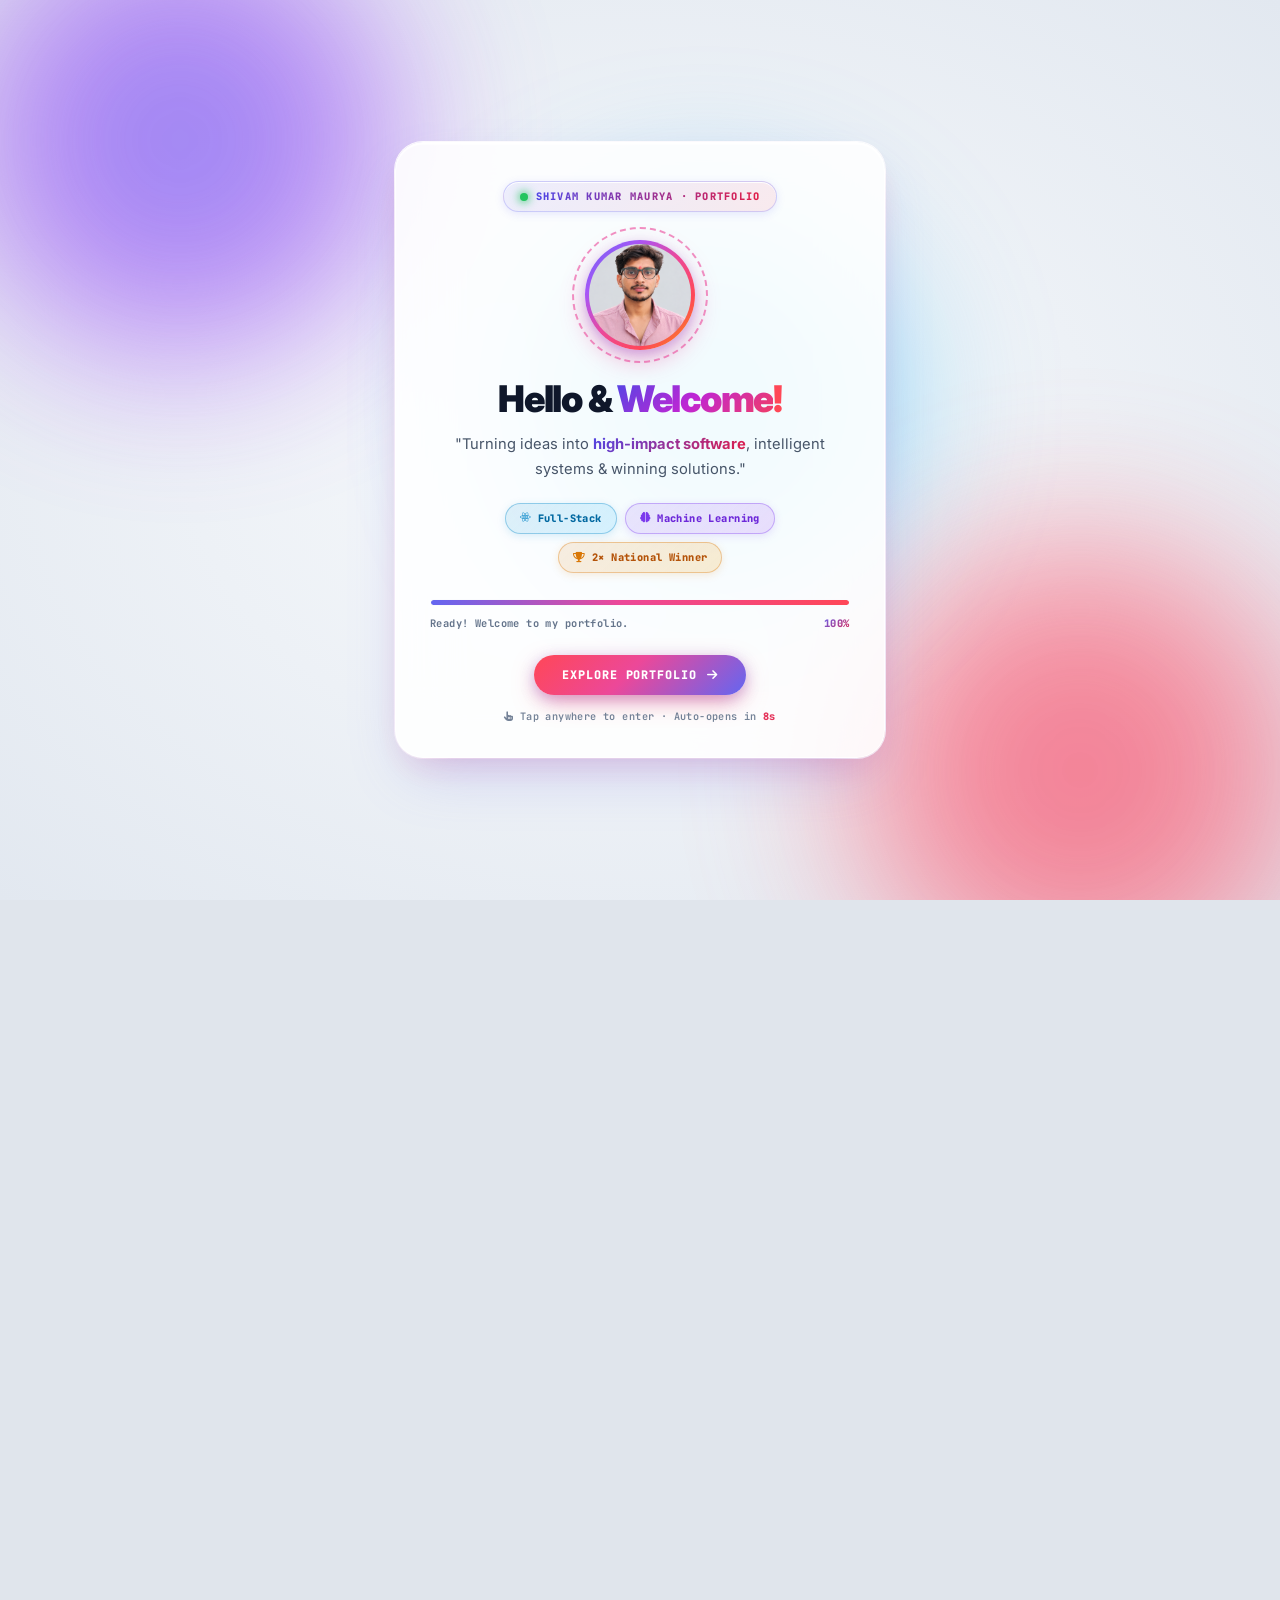
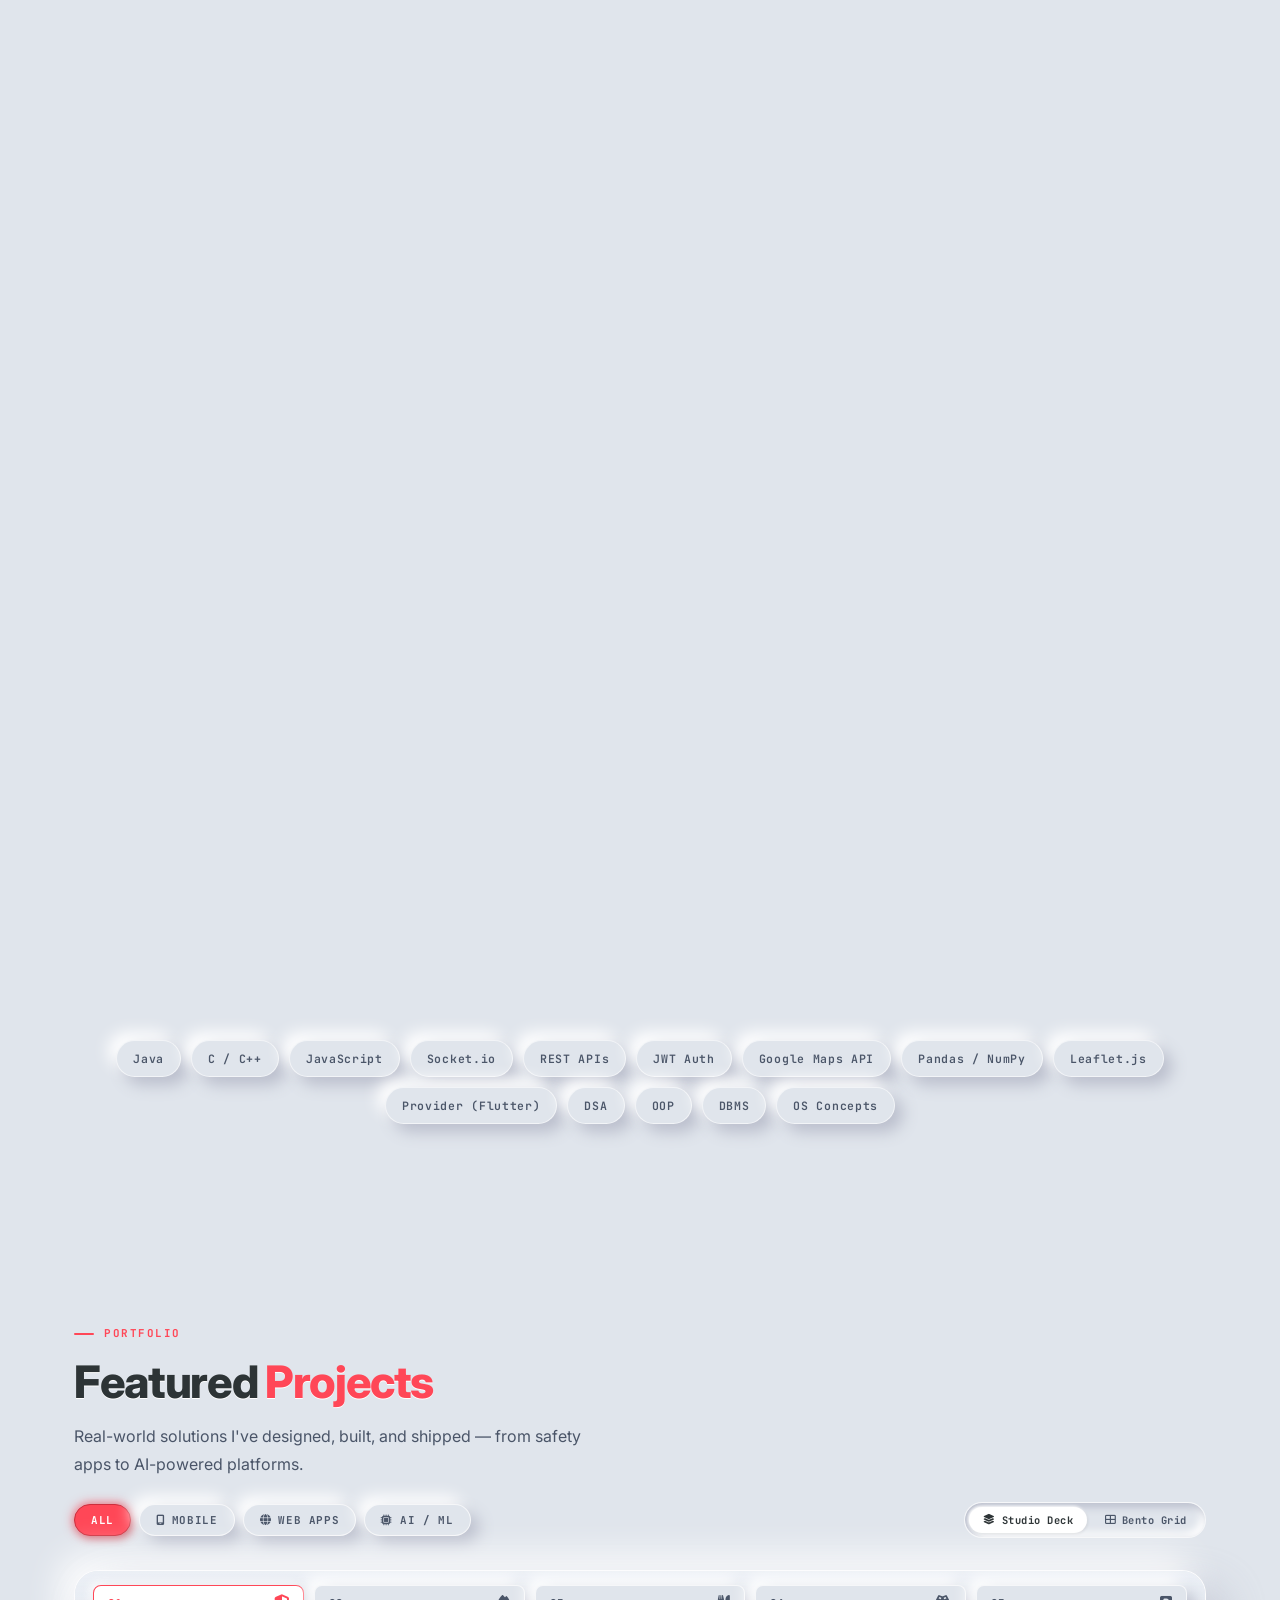
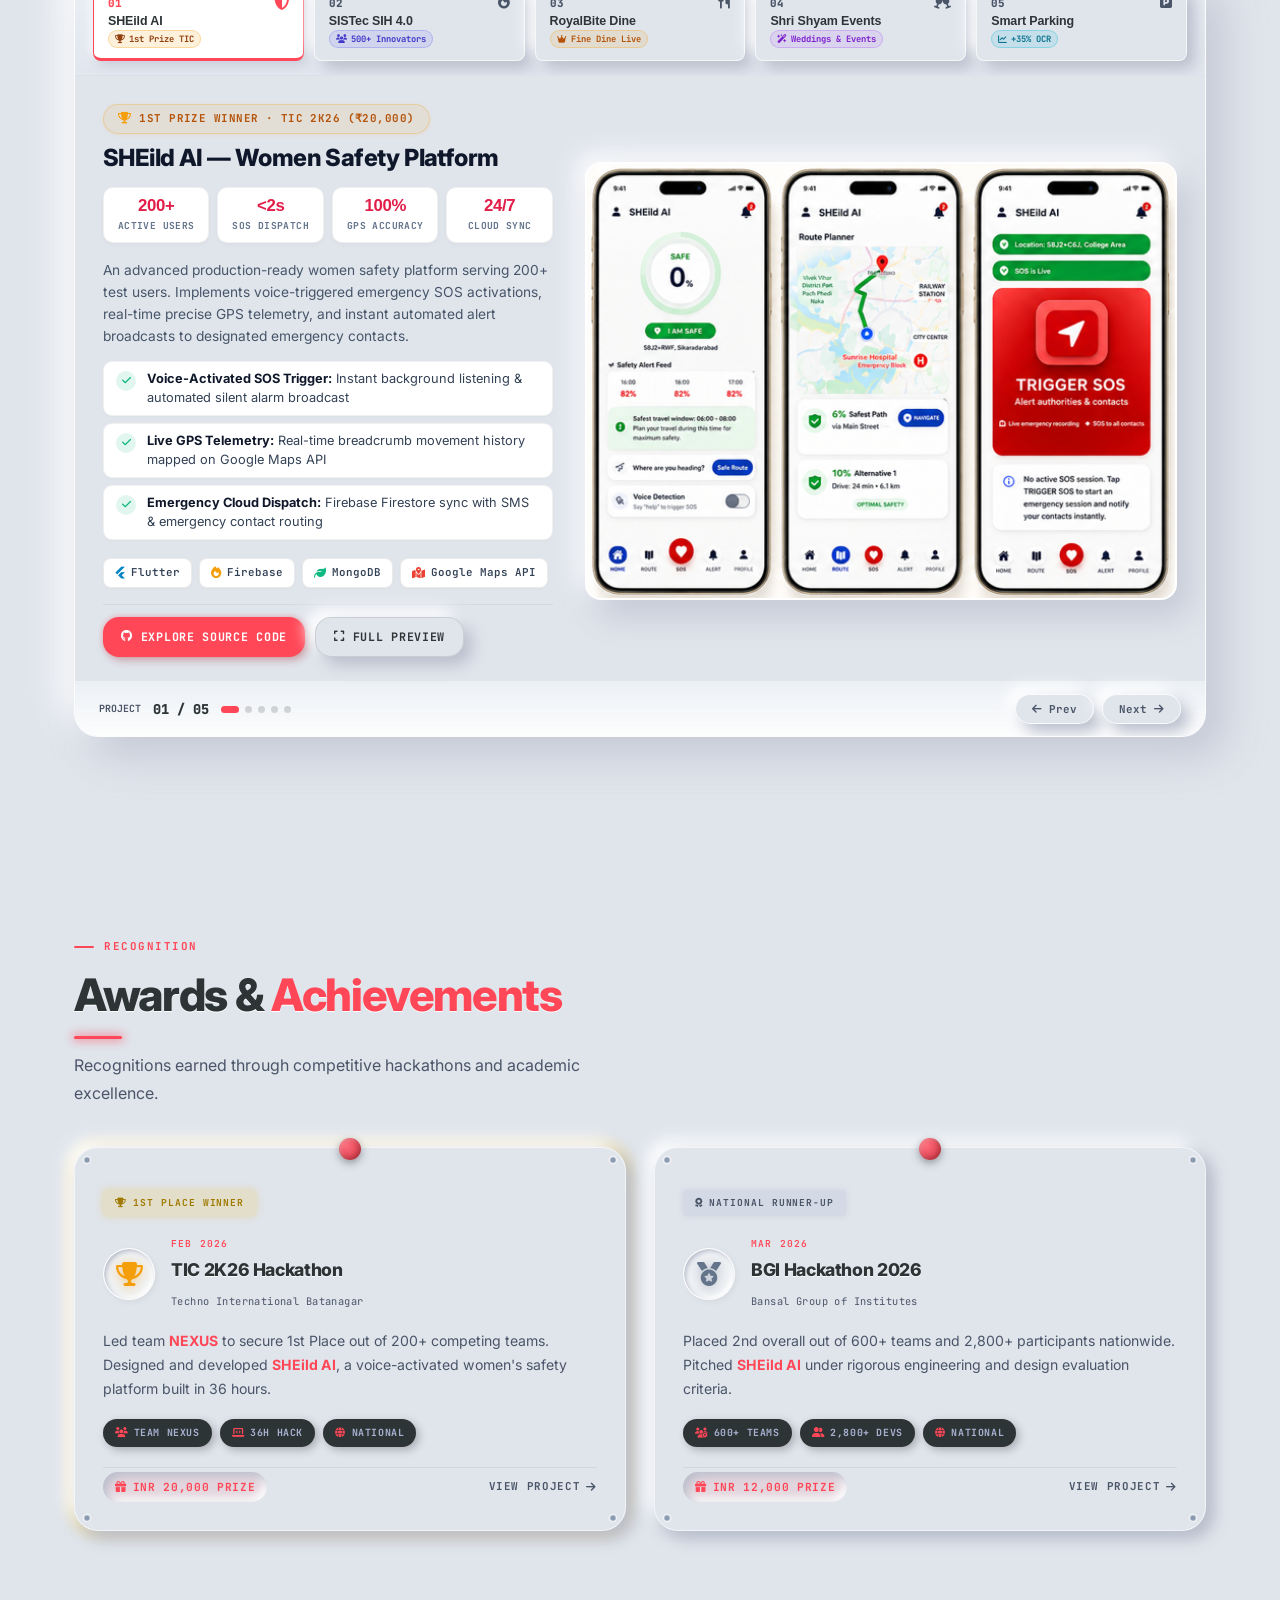
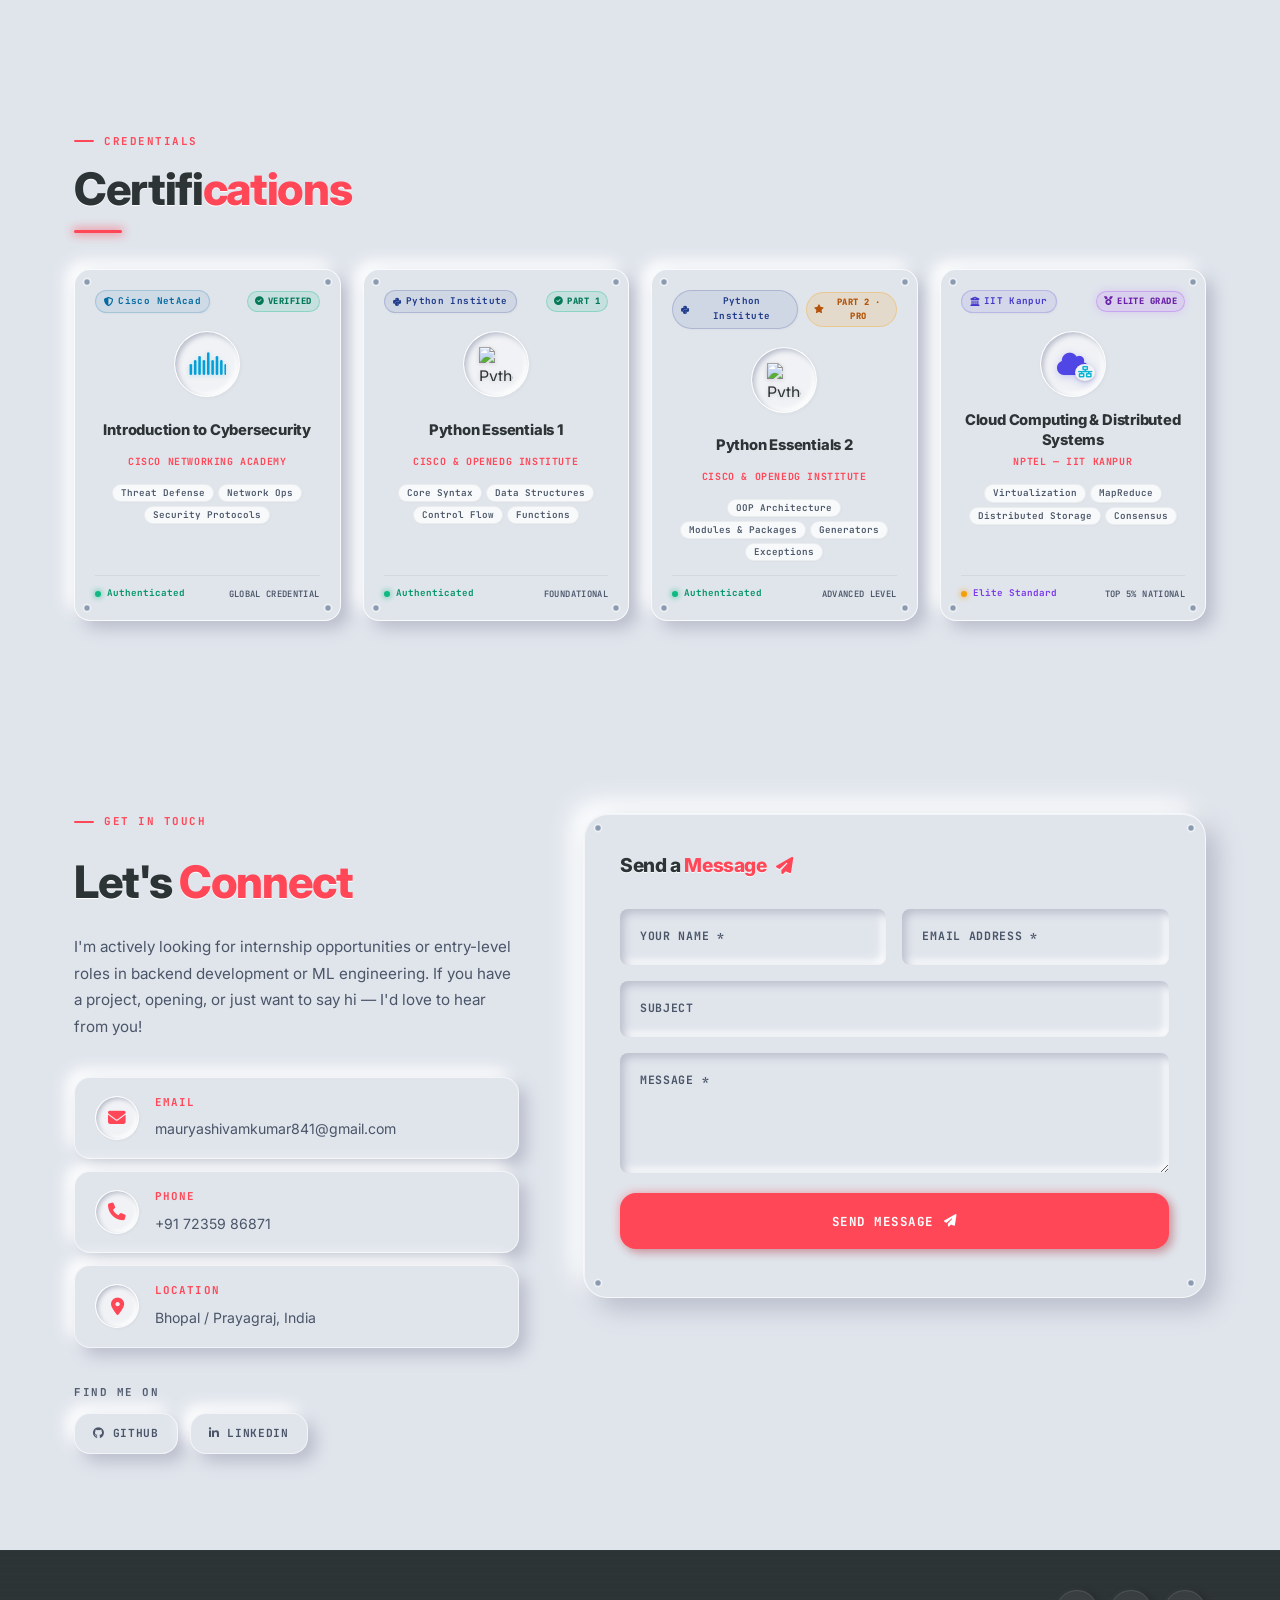
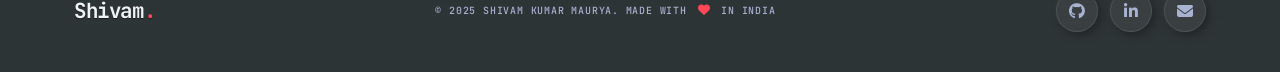
==== commit 1f631a7e: "feat(seo): add google site verification file and meta tag" ====
--- a/index.html
+++ b/index.html
@@ -19,6 +19,7 @@
 
   <meta name="robots" content="index, follow, max-image-preview:large, max-snippet:-1, max-video-preview:-1" />
   <meta name="googlebot" content="index, follow" />
+  <meta name="google-site-verification" content="google1c842f87bc8d9b72" />
   <link rel="canonical" href="https://shivam1264.github.io/" />
   <link rel="sitemap" type="application/xml" title="Sitemap" href="sitemap.xml" />
 
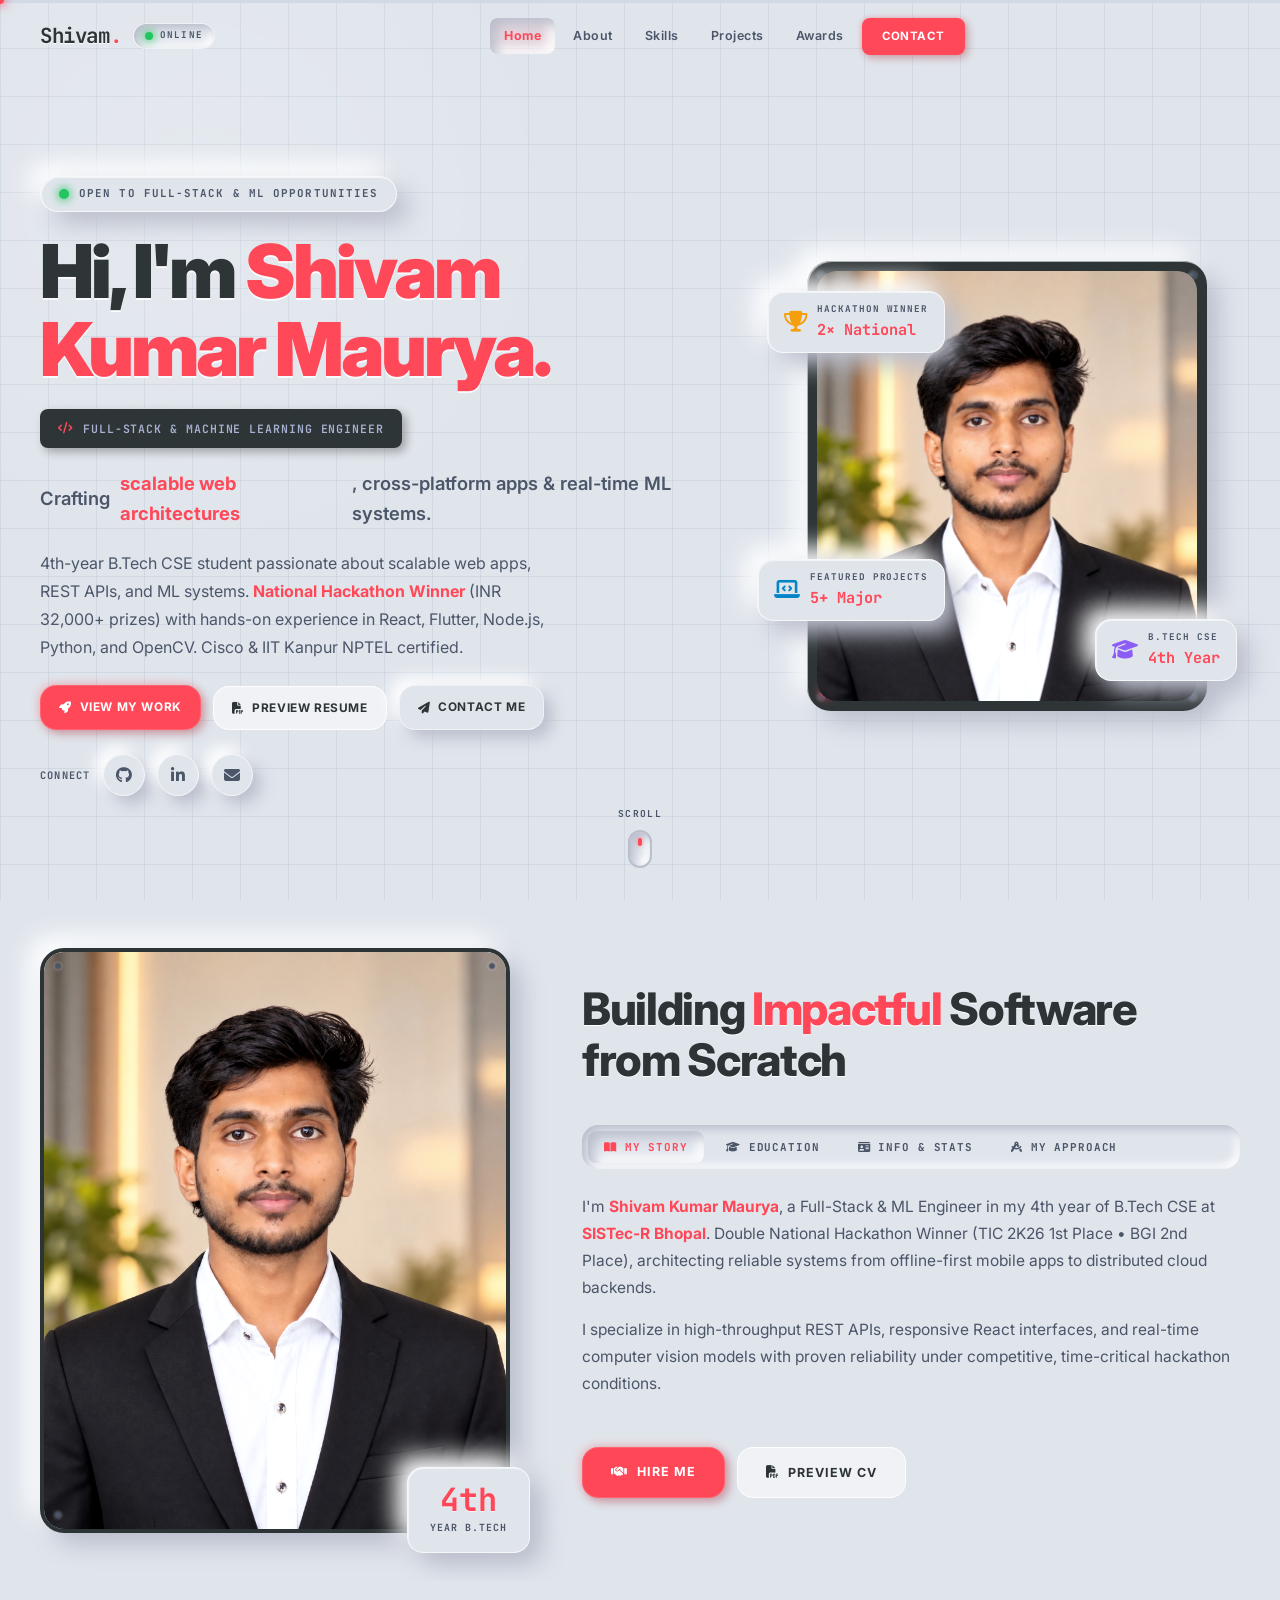
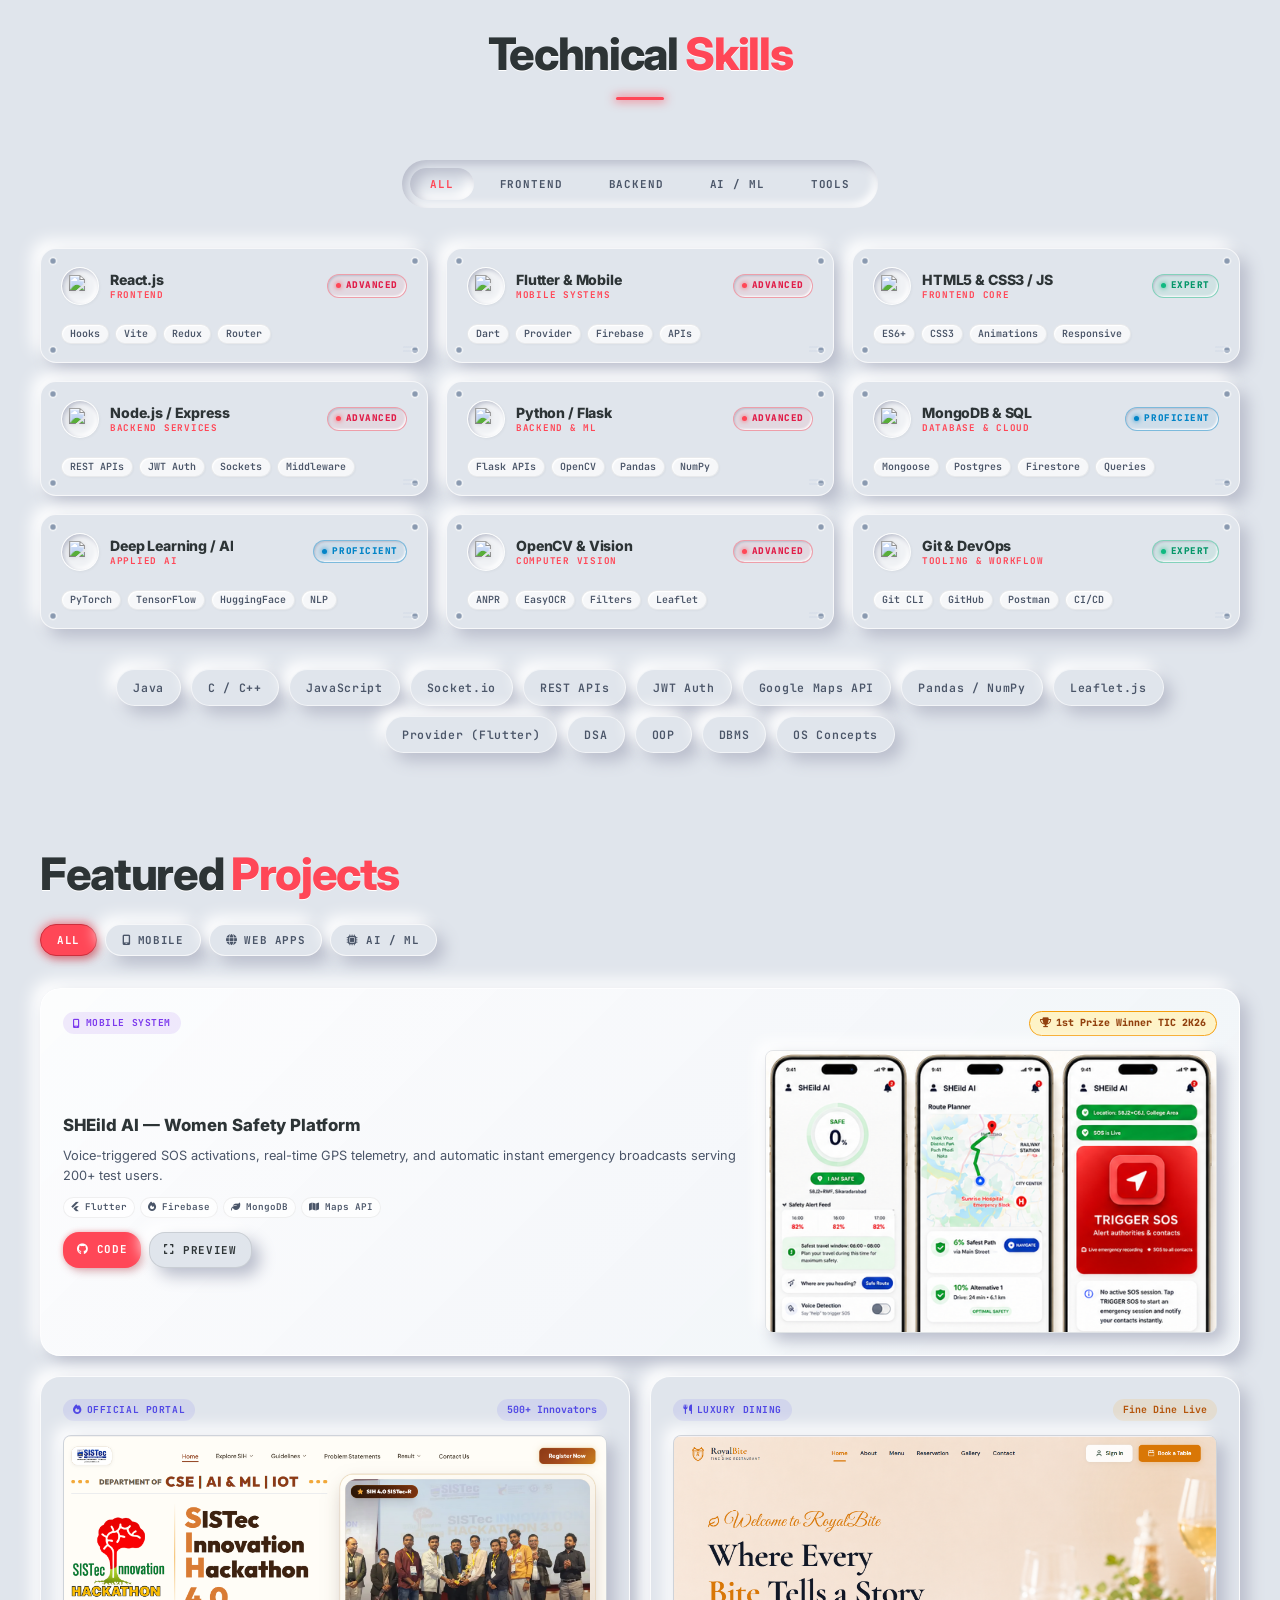
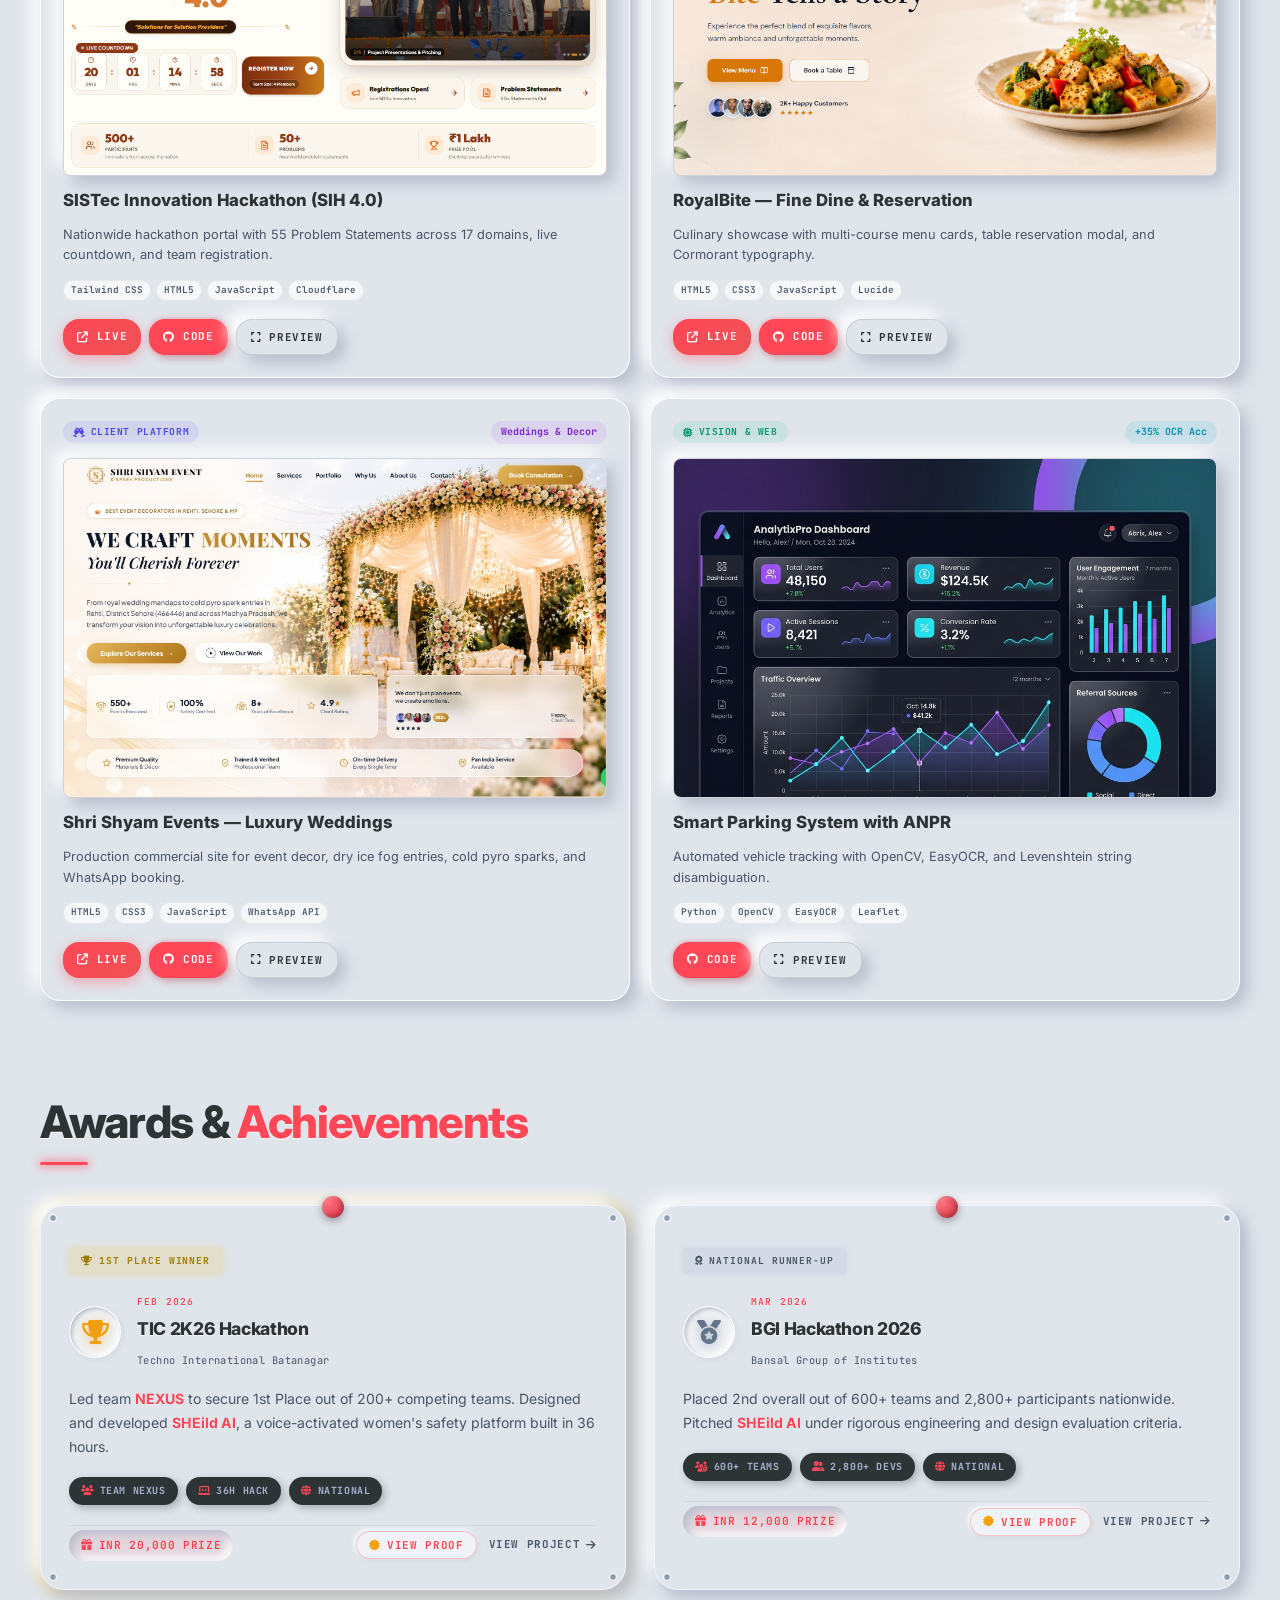
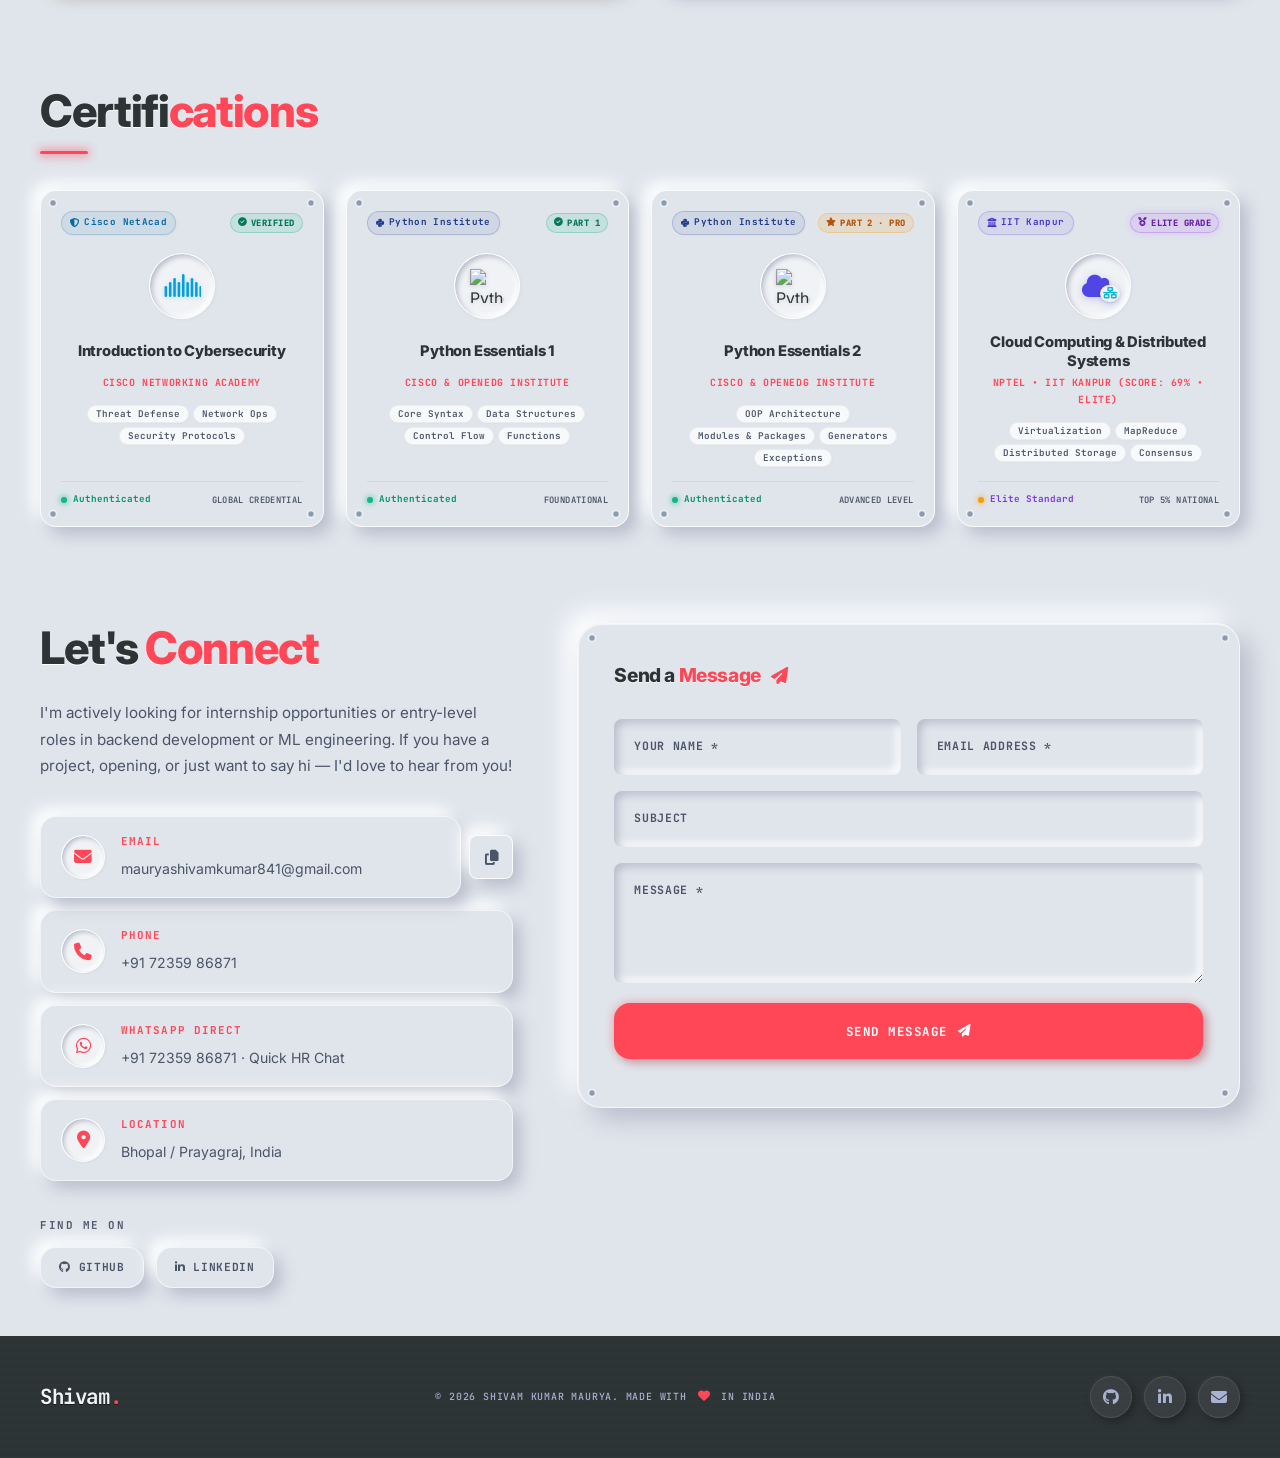
==== commit 2e215daa: "feat: highlight IIT Kanpur NPTEL cert, streamline hero CTAs, add award proof modals & metallic shimm" ====
--- a/index.html
+++ b/index.html
@@ -110,59 +110,7 @@
     <div class="scroll-progress-bar" id="scroll-bar"></div>
   </div>
 
-  <!-- WELCOME / INTRO SCREEN -->
-  <div id="page-loader" class="welcome-screen">
-    <!-- Ambient Colorful Glow Orbs -->
-    <div class="welcome-orb welcome-orb-1"></div>
-    <div class="welcome-orb welcome-orb-2"></div>
-    <div class="welcome-orb welcome-orb-3"></div>
-
-    <div class="welcome-card">
-      <div class="welcome-badge">
-        <span class="status-led"></span>
-        <span class="welcome-badge-text">Shivam Kumar Maurya · Portfolio</span>
-      </div>
-
-      <div class="welcome-avatar-wrap">
-        <div class="welcome-avatar-border">
-          <img src="assets/profile.png" alt="Shivam Kumar Maurya" class="welcome-avatar" />
-        </div>
-        <span class="welcome-avatar-ring"></span>
-      </div>
-
-      <h1 class="welcome-title">
-        Hello &amp; <span class="welcome-gradient-text">Welcome</span><span class="welcome-exclaim">!</span>
-      </h1>
-
-      <p class="welcome-message">
-        "Turning ideas into <span class="welcome-highlight">high-impact software</span>, intelligent systems &amp; winning solutions."
-      </p>
-
-      <div class="welcome-tech-tags">
-        <span class="chip-blue"><i class="fab fa-react"></i> Full-Stack</span>
-        <span class="chip-purple"><i class="fas fa-brain"></i> Machine Learning</span>
-        <span class="chip-amber"><i class="fas fa-trophy"></i> 2× National Winner</span>
-      </div>
-
-      <div class="welcome-progress-block">
-        <div class="welcome-bar">
-          <div class="welcome-bar-fill" id="welcome-bar-fill"></div>
-        </div>
-        <div class="welcome-status-row">
-          <span class="welcome-status-label" id="welcome-status-label">Setting up environment...</span>
-          <span class="welcome-pct" id="welcome-pct">0%</span>
-        </div>
-      </div>
-
-      <button class="welcome-enter-btn" id="welcome-enter-btn">
-        <span>Explore Portfolio</span> <i class="fas fa-arrow-right"></i>
-      </button>
-
-      <span class="welcome-tap-hint">
-        <i class="fas fa-hand-pointer"></i> Tap anywhere to enter &middot; Auto-opens in <span id="welcome-countdown">12s</span>
-      </span>
-    </div>
-  </div>
+
 
   <!-- ══════════════════════════════════
        NAVBAR
@@ -244,13 +192,12 @@
         <div class="hero-left">
           <div class="available-badge">
             <span class="available-dot"></span>
-            Available for Internships &amp; Full-Time Roles
+            Open to Full-Stack &amp; ML Opportunities
           </div>
 
           <h1 class="hero-name">
-            <span class="word">Hi, I'm</span><br />
-            <span class="word gradient-text">Shivam Kumar</span><br />
-            <span class="word gradient-text">Maurya.</span>
+            <span class="hero-line">Hi, I'm <span class="gradient-text">Shivam</span></span>
+            <span class="hero-line gradient-text">Kumar Maurya.</span>
           </h1>
 
           <div class="hero-title-badge">
@@ -259,17 +206,13 @@
           </div>
 
           <div class="hero-role">
-            I build
-            <div class="typewriter-wrapper">
-              <span class="typewriter-text" id="typewriter"></span>
-              <span class="cursor"></span>
-            </div>
+            Crafting <span class="hero-role-highlight" style="color:var(--accent);font-weight:700;">scalable web architectures</span>, cross-platform apps &amp; real-time ML systems.
           </div>
 
           <p class="hero-description">
             4th-year B.Tech CSE student passionate about scalable web apps, REST APIs, and ML systems.
             <strong>National Hackathon Winner</strong> (INR 32,000+ prizes) with hands-on experience
-            in React, Flutter, Node.js, Python, and OpenCV. Cisco-certified.
+            in React, Flutter, Node.js, Python, and OpenCV. Cisco &amp; IIT Kanpur NPTEL certified.
           </p>
 
           <div class="hero-actions">
@@ -277,13 +220,13 @@
               <i class="fas fa-rocket"></i>
               View My Work
             </a>
-            <a href="assets/Shivam_Kumar_Maurya_Resume.pdf" target="_blank" rel="noopener" class="btn btn-secondary" id="hero-resume-btn">
-              <i class="fas fa-file-download"></i>
-              Download CV
-            </a>
+            <button class="btn btn-secondary" id="hero-resume-preview-btn" title="Quick 1-Click Interactive Resume Preview">
+              <i class="fas fa-file-pdf"></i>
+              Preview Resume
+            </button>
             <a href="#contact" class="btn btn-outline" id="hero-contact-btn">
               <i class="fas fa-paper-plane"></i>
-              Hire Me
+              Contact Me
             </a>
           </div>
 
@@ -322,8 +265,8 @@
             <div class="float-badge badge-2">
               <span class="badge-icon"><i class="fas fa-laptop-code" style="color: #0284c7;"></i></span>
               <div>
-                <div class="badge-label">Projects Built</div>
-                <div class="badge-value">10+</div>
+                <div class="badge-label">Featured Projects</div>
+                <div class="badge-value">5+ Major</div>
               </div>
             </div>
 
@@ -370,7 +313,7 @@
 
         <div class="about-text reveal-about-text">
           <div>
-            <div class="section-tag">About Me</div>
+
             <h2 class="section-title">Building <span>Impactful</span> Software from Scratch</h2>
           </div>
 
@@ -396,18 +339,12 @@
             <!-- Tab Panel 1: Story -->
             <div class="about-tab-panel active" id="tab-story">
               <p class="about-bio">
-                I'm <strong>Shivam Kumar Maurya</strong>, a Full-Stack Software Engineer and Machine Learning enthusiast
-                in my 4th year of B.Tech CSE at <strong>Sagar Institute of Science, Technology and Research,
-                  Bhopal</strong>.
+                I'm <strong>Shivam Kumar Maurya</strong>, a Full-Stack &amp; ML Engineer in my 4th year of B.Tech CSE at <strong>SISTec-R Bhopal</strong>. 
+                Double National Hackathon Winner (TIC 2K26 1st Place &bull; BGI 2nd Place), architecting reliable systems from offline-first mobile apps to distributed cloud backends.
               </p>
               <p class="about-bio">
-                I specialise in building scalable web applications, cross-platform mobile apps, and intelligent ML
-                systems. My engineering work is fueled by curiosity, a solid foundation in software architecture, and
-                practical experience from development and hackathons.
+                I specialize in high-throughput REST APIs, responsive React interfaces, and real-time computer vision models with proven reliability under competitive, time-critical hackathon conditions.
               </p>
-              <div class="fancy-quote">
-                "I don't just write code — I build solutions that make a real-world difference."
-              </div>
             </div>
 
             <!-- Tab Panel 2: Education -->
@@ -418,50 +355,26 @@
                   <div class="edu-degree">B.Tech in Computer Science and Engineering</div>
                   <div class="edu-school">
                     <i class="fas fa-university"></i>
-                    Sagar Institute of Science, Technology and Research, Bhopal
+                    Sagar Institute of Science, Technology and Research (SISTec-R), Bhopal
                   </div>
                   <div class="edu-meta">
                     <span class="edu-badge year">2023 – 2027</span>
-                    <span class="edu-badge score">CGPA: 6.87 / 10</span>
                     <span class="edu-badge current">Currently 4th Year</span>
+                    <span class="edu-badge score">RGPV Affiliated</span>
                   </div>
                 </div>
 
-                <div class="edu-item reveal">
-                  <div class="edu-degree">Class XII — Science (PCM)</div>
-                  <div class="edu-school">
-                    <i class="fas fa-school"></i>
-                    Sardar Patel Inter College, Prayagraj
-                  </div>
-                  <div class="edu-meta">
-                    <span class="edu-badge year">2022</span>
-                    <span class="edu-badge score">67%</span>
-                  </div>
-                </div>
-
-                <div class="edu-item reveal">
-                  <div class="edu-degree">Class X</div>
-                  <div class="edu-school">
-                    <i class="fas fa-school"></i>
-                    Gopal Vidyalaya Inter College, Prayagraj
-                  </div>
-                  <div class="edu-meta">
-                    <span class="edu-badge year">2020</span>
-                    <span class="edu-badge score">73%</span>
-                  </div>
-                </div>
-
-              </div>
-            </div>
-
-            <!-- Tab Panel 2: Info & Stats -->
+              </div>
+            </div>
+
+            <!-- Tab Panel 3: Info & Stats -->
             <div class="about-tab-panel" id="tab-info">
               <div class="about-highlights">
                 <div class="highlight-item">
                   <span class="highlight-icon"><i class="fas fa-user-graduate"></i></span>
                   <div class="highlight-info">
                     <strong>Education</strong>
-                    <span>B.Tech CSE — CGPA 6.87</span>
+                    <span>B.Tech in CSE (2023–2027)</span>
                   </div>
                 </div>
                 <div class="highlight-item">
@@ -475,68 +388,68 @@
                   <span class="highlight-icon"><i class="fas fa-briefcase"></i></span>
                   <div class="highlight-info">
                     <strong>Looking For</strong>
-                    <span>Internship / Entry-Level</span>
+                    <span>Software Engineer / Intern Roles</span>
                   </div>
                 </div>
                 <div class="highlight-item">
-                  <span class="highlight-icon"><i class="fas fa-language"></i></span>
+                  <span class="highlight-icon"><i class="fas fa-code"></i></span>
                   <div class="highlight-info">
-                    <strong>Languages</strong>
-                    <span>English &amp; Hindi</span>
+                    <strong>Problem Solving</strong>
+                    <span>250+ DSA Solved &middot; C++ &amp; Python</span>
                   </div>
                 </div>
               </div>
 
               <div class="stats-row">
                 <div class="stat-card">
-                  <div class="stat-num" data-count="10" data-suffix="+">0+</div>
-                  <div class="stat-label">Projects Built</div>
+                  <div class="stat-num" data-count="5" data-suffix="+">0+</div>
+                  <div class="stat-label">Featured Projects</div>
                 </div>
                 <div class="stat-card">
                   <div class="stat-num" data-count="2" data-suffix="×">0×</div>
                   <div class="stat-label">National Winner</div>
                 </div>
                 <div class="stat-card">
-                  <div class="stat-num" data-count="3" data-suffix="">0</div>
-                  <div class="stat-label">Cisco Certs</div>
-                </div>
-              </div>
-            </div>
-
-            <!-- Tab Panel 3: My Approach -->
+                  <div class="stat-num" data-count="250" data-suffix="+">0+</div>
+                  <div class="stat-label">DSA Solved</div>
+                </div>
+                <div class="stat-card">
+                  <div class="stat-num" data-count="4" data-suffix="">0</div>
+                  <div class="stat-label">Certifications</div>
+                </div>
+              </div>
+            </div>
+
+            <!-- Tab Panel 4: My Approach -->
             <div class="about-tab-panel" id="tab-approach">
               <div class="approach-grid">
                 <div class="approach-item">
                   <div class="approach-head">
                     <span class="approach-num">01</span>
-                    <strong>Full-Stack Scalability</strong>
+                    <strong>Real-Time Critical Architecture</strong>
                   </div>
-                  <p class="approach-desc">Designing modular systems, RESTful APIs, and responsive frontends that
-                    perform consistently under high user load.</p>
+                  <p class="approach-desc">Architecting sub-second emergency pipelines with offline-first synchronization, background services, and live geolocation telemetry (proven in SHEild AI).</p>
                 </div>
                 <div class="approach-item">
                   <div class="approach-head">
                     <span class="approach-num">02</span>
-                    <strong>AI &amp; ML Integration</strong>
+                    <strong>Production Computer Vision</strong>
                   </div>
-                  <p class="approach-desc">Integrating intelligence into applications via Computer Vision (OpenCV), NLP,
-                    OCR pipelines, and prediction models.</p>
+                  <p class="approach-desc">Engineering robust OCR and ANPR pipelines with OpenCV, achieving 95%+ license plate extraction accuracy under complex, real-world lighting (Smart Parking).</p>
                 </div>
                 <div class="approach-item">
                   <div class="approach-head">
                     <span class="approach-num">03</span>
-                    <strong>Rapid Prototyping</strong>
+                    <strong>High-Throughput Web Platforms</strong>
                   </div>
-                  <p class="approach-desc">Leveraging rapid feedback loops during hackathons to build functional,
-                    polished, and winning software architectures quickly.</p>
+                  <p class="approach-desc">Building resilient full-stack architectures with edge caching that comfortably served 500+ active innovators and teams with zero downtime (SISTec SIH 4.0).</p>
                 </div>
                 <div class="approach-item">
                   <div class="approach-head">
                     <span class="approach-num">04</span>
-                    <strong>Continuous Adaptation</strong>
+                    <strong>Defensive Code &amp; Security</strong>
                   </div>
-                  <p class="approach-desc">Deep-diving into new frameworks, algorithms, and core CS concepts to remain
-                    competitive and deliver cutting-edge solutions.</p>
+                  <p class="approach-desc">Applying strict REST API contracts, input sanitization, and Cisco-certified cybersecurity practices to safeguard every data flow and user endpoint.</p>
                 </div>
               </div>
             </div>
@@ -548,11 +461,10 @@
               <i class="fas fa-handshake"></i>
               Hire Me
             </a>
-            <a href="assets/Shivam_Kumar_Maurya_Resume.pdf" target="_blank" rel="noopener" class="btn btn-outline"
-              id="about-resume-btn">
+            <button class="btn btn-secondary" id="about-resume-preview-btn" title="Quick 1-Click Resume Preview">
               <i class="fas fa-file-pdf"></i>
-              View Resume
-            </a>
+              Preview CV
+            </button>
           </div>
         </div>
 
@@ -571,11 +483,8 @@
     <div class="container">
 
       <div class="skills-header reveal">
-        <div class="section-tag">Expertise</div>
         <h2 class="section-title">Technical <span>Skills</span></h2>
         <span class="section-divider"></span>
-        <p class="section-subtitle">Technologies and tools I've worked with across full-stack, mobile, and AI/ML
-          projects.</p>
       </div>
 
       <div class="skills-tabs reveal">
@@ -622,15 +531,6 @@
             <span>Redux</span>
             <span>Router</span>
           </div>
-          <div class="skill-bar-wrapper">
-            <div class="skill-bar-header">
-              <span class="skill-bar-label">Proficiency</span>
-              <span class="skill-bar-pct">88%</span>
-            </div>
-            <div class="skill-bar-track">
-              <div class="skill-bar-fill" data-width="88"></div>
-            </div>
-          </div>
         </div>
 
         <!-- 2. Flutter / Mobile -->
@@ -653,15 +553,6 @@
             <span>Firebase</span>
             <span>APIs</span>
           </div>
-          <div class="skill-bar-wrapper">
-            <div class="skill-bar-header">
-              <span class="skill-bar-label">Proficiency</span>
-              <span class="skill-bar-pct">85%</span>
-            </div>
-            <div class="skill-bar-track">
-              <div class="skill-bar-fill" data-width="85"></div>
-            </div>
-          </div>
         </div>
 
         <!-- 3. HTML5 & CSS / JS -->
@@ -684,15 +575,6 @@
             <span>Animations</span>
             <span>Responsive</span>
           </div>
-          <div class="skill-bar-wrapper">
-            <div class="skill-bar-header">
-              <span class="skill-bar-label">Proficiency</span>
-              <span class="skill-bar-pct">92%</span>
-            </div>
-            <div class="skill-bar-track">
-              <div class="skill-bar-fill" data-width="92"></div>
-            </div>
-          </div>
         </div>
 
         <!-- 4. Node.js & Express -->
@@ -715,15 +597,6 @@
             <span>Sockets</span>
             <span>Middleware</span>
           </div>
-          <div class="skill-bar-wrapper">
-            <div class="skill-bar-header">
-              <span class="skill-bar-label">Proficiency</span>
-              <span class="skill-bar-pct">86%</span>
-            </div>
-            <div class="skill-bar-track">
-              <div class="skill-bar-fill" data-width="86"></div>
-            </div>
-          </div>
         </div>
 
         <!-- 5. Python & Flask -->
@@ -746,15 +619,6 @@
             <span>Pandas</span>
             <span>NumPy</span>
           </div>
-          <div class="skill-bar-wrapper">
-            <div class="skill-bar-header">
-              <span class="skill-bar-label">Proficiency</span>
-              <span class="skill-bar-pct">88%</span>
-            </div>
-            <div class="skill-bar-track">
-              <div class="skill-bar-fill" data-width="88"></div>
-            </div>
-          </div>
         </div>
 
         <!-- 6. MongoDB & Databases -->
@@ -777,15 +641,6 @@
             <span>Firestore</span>
             <span>Queries</span>
           </div>
-          <div class="skill-bar-wrapper">
-            <div class="skill-bar-header">
-              <span class="skill-bar-label">Proficiency</span>
-              <span class="skill-bar-pct">82%</span>
-            </div>
-            <div class="skill-bar-track">
-              <div class="skill-bar-fill" data-width="82"></div>
-            </div>
-          </div>
         </div>
 
         <!-- 7. Deep Learning & NLP -->
@@ -808,15 +663,6 @@
             <span>HuggingFace</span>
             <span>NLP</span>
           </div>
-          <div class="skill-bar-wrapper">
-            <div class="skill-bar-header">
-              <span class="skill-bar-label">Proficiency</span>
-              <span class="skill-bar-pct">80%</span>
-            </div>
-            <div class="skill-bar-track">
-              <div class="skill-bar-fill" data-width="80"></div>
-            </div>
-          </div>
         </div>
 
         <!-- 8. OpenCV & Vision -->
@@ -839,15 +685,6 @@
             <span>Filters</span>
             <span>Leaflet</span>
           </div>
-          <div class="skill-bar-wrapper">
-            <div class="skill-bar-header">
-              <span class="skill-bar-label">Proficiency</span>
-              <span class="skill-bar-pct">85%</span>
-            </div>
-            <div class="skill-bar-track">
-              <div class="skill-bar-fill" data-width="85"></div>
-            </div>
-          </div>
         </div>
 
         <!-- 9. Git & Tools -->
@@ -869,15 +706,6 @@
             <span>GitHub</span>
             <span>Postman</span>
             <span>CI/CD</span>
-          </div>
-          <div class="skill-bar-wrapper">
-            <div class="skill-bar-header">
-              <span class="skill-bar-label">Proficiency</span>
-              <span class="skill-bar-pct">90%</span>
-            </div>
-            <div class="skill-bar-track">
-              <div class="skill-bar-fill" data-width="90"></div>
-            </div>
           </div>
         </div>
 
@@ -925,10 +753,7 @@
     <div class="container">
 
       <div class="projects-header reveal">
-        <div class="section-tag">Portfolio</div>
         <h2 class="section-title">Featured <span>Projects</span></h2>
-        <p class="section-subtitle">Real-world solutions I've designed, built, and shipped — from safety apps to
-          AI-powered platforms.</p>
 
         <div class="projects-toolbar">
           <div class="filter-bar">
@@ -937,528 +762,11 @@
             <button class="filter-btn" data-filter="web" id="filter-web"><i class="fas fa-globe"></i> Web Apps</button>
             <button class="filter-btn" data-filter="ml" id="filter-ml"><i class="fas fa-microchip"></i> AI / ML</button>
           </div>
-          <div class="view-mode-toggle">
-            <button class="view-mode-btn active" data-mode="deck" id="view-mode-deck" title="Interactive Studio Deck">
-              <i class="fas fa-layer-group"></i> <span>Studio Deck</span>
-            </button>
-            <button class="view-mode-btn" data-mode="bento" id="view-mode-bento" title="Bento Grid Showcase">
-              <i class="fas fa-table-cells-large"></i> <span>Bento Grid</span>
-            </button>
-          </div>
-        </div>
-      </div>
-
-      <!-- ══════════════════════════════════════════
-           VIEW 1: NEXT-GEN INTERACTIVE STUDIO DECK
-           ══════════════════════════════════════════ -->
-      <div class="projects-deck-container" id="projects-deck-view">
-        <div class="projects-deck-frame">
-
-          <!-- Tactile Horizontal Segmented Dock -->
-          <div class="deck-nav-dock">
-            <button class="deck-dock-tab active" data-project="shield-ai" data-category="mobile" id="dock-shield-ai">
-              <div class="dock-tab-head">
-                <span class="dock-num">01</span>
-                <i class="fas fa-shield-halved dock-icon"></i>
-              </div>
-              <div class="dock-tab-body">
-                <span class="dock-title">SHEild AI</span>
-                <span class="dock-pill gold"><i class="fas fa-trophy"></i> 1st Prize TIC</span>
-              </div>
-            </button>
-
-            <button class="deck-dock-tab" data-project="sistec-sih" data-category="web" id="dock-sistec-sih">
-              <div class="dock-tab-head">
-                <span class="dock-num">02</span>
-                <i class="fas fa-fire dock-icon"></i>
-              </div>
-              <div class="dock-tab-body">
-                <span class="dock-title">SISTec SIH 4.0</span>
-                <span class="dock-pill indigo"><i class="fas fa-users"></i> 500+ Innovators</span>
-              </div>
-            </button>
-
-            <button class="deck-dock-tab" data-project="royalbite" data-category="web" id="dock-royalbite">
-              <div class="dock-tab-head">
-                <span class="dock-num">03</span>
-                <i class="fas fa-utensils dock-icon"></i>
-              </div>
-              <div class="dock-tab-body">
-                <span class="dock-title">RoyalBite Dine</span>
-                <span class="dock-pill amber"><i class="fas fa-crown"></i> Fine Dine Live</span>
-              </div>
-            </button>
-
-            <button class="deck-dock-tab" data-project="shyam-events" data-category="web" id="dock-shyam-events">
-              <div class="dock-tab-head">
-                <span class="dock-num">04</span>
-                <i class="fas fa-champagne-glasses dock-icon"></i>
-              </div>
-              <div class="dock-tab-body">
-                <span class="dock-title">Shri Shyam Events</span>
-                <span class="dock-pill purple"><i class="fas fa-wand-magic-sparkles"></i> Weddings &amp; Events</span>
-              </div>
-            </button>
-
-            <button class="deck-dock-tab" data-project="smart-parking" data-category="web ml" id="dock-smart-parking">
-              <div class="dock-tab-head">
-                <span class="dock-num">05</span>
-                <i class="fas fa-square-parking dock-icon"></i>
-              </div>
-              <div class="dock-tab-body">
-                <span class="dock-title">Smart Parking</span>
-                <span class="dock-pill cyan"><i class="fas fa-chart-line"></i> +35% OCR</span>
-              </div>
-            </button>
-
-          </div>
-
-          <!-- Studio Stage: Active Project Panels -->
-          <div class="deck-stage-wrapper">
-
-            <!-- 1. SHEild AI -->
-            <article class="deck-project-card active" id="deck-shield-ai" data-category="mobile">
-              <div class="deck-card-grid">
-                <div class="deck-intel-col">
-                  <div class="deck-cat-badge award-badge">
-                    <i class="fas fa-trophy"></i>
-                    <span>1st Prize Winner · TIC 2K26 (₹20,000)</span>
-                  </div>
-
-                  <h3 class="deck-project-title">SHEild AI — Women Safety Platform</h3>
-
-                  <!-- Sleek KPI Metrics Grid -->
-                  <div class="deck-metrics-grid rose-theme">
-                    <div class="deck-metric-box">
-                      <span class="metric-val">200+</span>
-                      <span class="metric-lbl">Active Users</span>
-                    </div>
-                    <div class="deck-metric-box">
-                      <span class="metric-val">&lt;2s</span>
-                      <span class="metric-lbl">SOS Dispatch</span>
-                    </div>
-                    <div class="deck-metric-box">
-                      <span class="metric-val">100%</span>
-                      <span class="metric-lbl">GPS Accuracy</span>
-                    </div>
-                    <div class="deck-metric-box">
-                      <span class="metric-val">24/7</span>
-                      <span class="metric-lbl">Cloud Sync</span>
-                    </div>
-                  </div>
-
-                  <p class="deck-project-desc">
-                    An advanced production-ready women safety platform serving 200+ test users. Implements voice-triggered emergency SOS activations, real-time precise GPS telemetry, and instant automated alert broadcasts to designated emergency contacts.
-                  </p>
-
-                  <div class="deck-features-list">
-                    <div class="deck-feature-item">
-                      <span class="feature-check"><i class="fas fa-check"></i></span>
-                      <span class="feature-text"><strong>Voice-Activated SOS Trigger:</strong> Instant background listening &amp; automated silent alarm broadcast</span>
-                    </div>
-                    <div class="deck-feature-item">
-                      <span class="feature-check"><i class="fas fa-check"></i></span>
-                      <span class="feature-text"><strong>Live GPS Telemetry:</strong> Real-time breadcrumb movement history mapped on Google Maps API</span>
-                    </div>
-                    <div class="deck-feature-item">
-                      <span class="feature-check"><i class="fas fa-check"></i></span>
-                      <span class="feature-text"><strong>Emergency Cloud Dispatch:</strong> Firebase Firestore sync with SMS &amp; emergency contact routing</span>
-                    </div>
-                  </div>
-
-                  <div class="deck-tags-row">
-                    <span class="deck-tech-chip"><i class="fab fa-flutter"></i> Flutter</span>
-                    <span class="deck-tech-chip"><i class="fas fa-fire"></i> Firebase</span>
-                    <span class="deck-tech-chip"><i class="fas fa-leaf"></i> MongoDB</span>
-                    <span class="deck-tech-chip"><i class="fas fa-map-location-dot"></i> Google Maps API</span>
-                  </div>
-
-                  <div class="deck-actions-row">
-                    <a href="https://github.com/shivam1264" target="_blank" rel="noopener" class="btn-pill code-btn" id="github-shield">
-                      <i class="fab fa-github"></i> <span>Explore Source Code</span>
-                    </a>
-                    <button class="btn-pill outline-btn view-btn" data-lightbox="assets/projects/sheild_ai.png" id="lightbox-shield">
-                      <i class="fas fa-expand"></i> <span>Full Preview</span>
-                    </button>
-                  </div>
-                </div>
-
-                <div class="deck-media-col">
-                  <div class="deck-device-mockup" data-lightbox="assets/projects/sheild_ai.png">
-                    <div class="mockup-screen">
-                      <img src="assets/projects/sheild_ai.png" alt="SHEild AI – Women Safety Application" loading="lazy" />
-                      <div class="mockup-screen-overlay">
-                        <span class="screen-preview-pill"><i class="fas fa-magnifying-glass-plus"></i> Click to Enlarge</span>
-                      </div>
-                    </div>
-                  </div>
-                </div>
-              </div>
-            </article>
-
-            <!-- 2. SISTec Innovation Hackathon 4.0 -->
-            <article class="deck-project-card" id="deck-sistec-sih" data-category="web">
-              <div class="deck-card-grid">
-                <div class="deck-intel-col">
-                  <div class="deck-cat-badge live-badge">
-                    <span class="pulse-dot"></span>
-                    <span>Live Production Portal · SISTec Bhopal</span>
-                  </div>
-
-                  <h3 class="deck-project-title">SISTec Innovation Hackathon 4.0 (SIH 4.0)</h3>
-
-                  <!-- Sleek KPI Metrics Grid -->
-                  <div class="deck-metrics-grid indigo-theme">
-                    <div class="deck-metric-box">
-                      <span class="metric-val">500+</span>
-                      <span class="metric-lbl">Innovators</span>
-                    </div>
-                    <div class="deck-metric-box">
-                      <span class="metric-val">55+</span>
-                      <span class="metric-lbl">Problems</span>
-                    </div>
-                    <div class="deck-metric-box">
-                      <span class="metric-val">₹1 Lakh</span>
-                      <span class="metric-lbl">Prize Pool</span>
-                    </div>
-                    <div class="deck-metric-box">
-                      <span class="metric-val">24 Hrs</span>
-                      <span class="metric-lbl">Live Hack</span>
-                    </div>
-                  </div>
-
-                  <p class="deck-project-desc">
-                    The official live production portal for the nationwide 24-hour hackathon hosted at SISTec Ratibad, Bhopal. Engineered with instant responsive layouts, real-time schedule tracking, searchable problem statements repository, and team registration workflows.
-                  </p>
-
-                  <div class="deck-features-list">
-                    <div class="deck-feature-item">
-                      <span class="feature-check"><i class="fas fa-check"></i></span>
-                      <span class="feature-text"><strong>55 Industry Problem Statements:</strong> Curated across AI/ML, IoT, Web &amp; Robotics domains</span>
-                    </div>
-                    <div class="deck-feature-item">
-                      <span class="feature-check"><i class="fas fa-check"></i></span>
-                      <span class="feature-text"><strong>Synchronized Event Ops:</strong> Real-time 24-hr countdown timer &amp; nationwide team registration</span>
-                    </div>
-                    <div class="deck-feature-item">
-                      <span class="feature-check"><i class="fas fa-check"></i></span>
-                      <span class="feature-text"><strong>Production-Grade Engineering:</strong> Sub-second LCP, Cloudflare CDN edge &amp; India geo-SEO</span>
-                    </div>
-                  </div>
-
-                  <div class="deck-tags-row">
-                    <span class="deck-tech-chip"><i class="fab fa-html5"></i> HTML5</span>
-                    <span class="deck-tech-chip"><i class="fab fa-css3-alt"></i> Tailwind CSS</span>
-                    <span class="deck-tech-chip"><i class="fab fa-js"></i> JavaScript</span>
-                    <span class="deck-tech-chip"><i class="fas fa-shield-halved"></i> Cloudflare CDN</span>
-                  </div>
-
-                  <div class="deck-actions-row">
-                    <a href="https://www.sistecrsih.in/" target="_blank" rel="noopener" class="btn-pill live-btn" id="live-sistec">
-                      <i class="fas fa-arrow-up-right-from-square"></i> <span>Visit Live Site</span>
-                    </a>
-                    <a href="https://github.com/shivam1264" target="_blank" rel="noopener" class="btn-pill code-btn" id="github-sistec">
-                      <i class="fab fa-github"></i> <span>Explore Source</span>
-                    </a>
-                    <button class="btn-pill outline-btn view-btn" data-lightbox="assets/projects/sistec_hackathon.png" id="lightbox-sistec">
-                      <i class="fas fa-expand"></i> <span>Full Preview</span>
-                    </button>
-                  </div>
-                </div>
-
-                <div class="deck-media-col">
-                  <div class="deck-device-mockup" data-lightbox="assets/projects/sistec_hackathon.png">
-                    <div class="mockup-screen">
-                      <img src="assets/projects/sistec_hackathon.png" alt="SISTec Innovation Hackathon 4.0 Platform" loading="lazy" />
-                      <div class="mockup-screen-overlay">
-                        <span class="screen-preview-pill"><i class="fas fa-magnifying-glass-plus"></i> Click to Enlarge</span>
-                      </div>
-                    </div>
-                  </div>
-                </div>
-              </div>
-            </article>
-
-            <!-- 3. RoyalBite Fine Dine -->
-            <article class="deck-project-card" id="deck-royalbite" data-category="web">
-              <div class="deck-card-grid">
-                <div class="deck-intel-col">
-                  <div class="deck-cat-badge live-badge amber-badge">
-                    <span class="pulse-dot"></span>
-                    <span>Live Culinary Platform · Vercel Hosted</span>
-                  </div>
-
-                  <h3 class="deck-project-title">RoyalBite — Fine Dine &amp; Table Reservation</h3>
-
-                  <!-- Sleek KPI Metrics Grid -->
-                  <div class="deck-metrics-grid amber-theme">
-                    <div class="deck-metric-box">
-                      <span class="metric-val">2,000+</span>
-                      <span class="metric-lbl">Happy Diners</span>
-                    </div>
-                    <div class="deck-metric-box">
-                      <span class="metric-val">30+</span>
-                      <span class="metric-lbl">Artisan Dishes</span>
-                    </div>
-                    <div class="deck-metric-box">
-                      <span class="metric-val">4.9★</span>
-                      <span class="metric-lbl">Cuisine Rating</span>
-                    </div>
-                    <div class="deck-metric-box">
-                      <span class="metric-val">Instant</span>
-                      <span class="metric-lbl">Table Booking</span>
-                    </div>
-                  </div>
-
-                  <p class="deck-project-desc">
-                    A luxurious, fine dining web application designed for a premium culinary brand. Features an interactive menu filtered across signature courses, real-time table reservation scheduling, wine selection pairing, and editorial aesthetics.
-                  </p>
-
-                  <div class="deck-features-list">
-                    <div class="deck-feature-item">
-                      <span class="feature-check"><i class="fas fa-check"></i></span>
-                      <span class="feature-text"><strong>Dynamic Multi-Course Menu:</strong> Filterable across appetizers, signature chef specials &amp; desserts</span>
-                    </div>
-                    <div class="deck-feature-item">
-                      <span class="feature-check"><i class="fas fa-check"></i></span>
-                      <span class="feature-text"><strong>Table Reservation Engine:</strong> Real-time booking modal with date picker, time slot &amp; guest count</span>
-                    </div>
-                    <div class="deck-feature-item">
-                      <span class="feature-check"><i class="fas fa-check"></i></span>
-                      <span class="feature-text"><strong>Editorial Design System:</strong> Cormorant typography, gold accents, micro-animations &amp; Lucide icons</span>
-                    </div>
-                  </div>
-
-                  <div class="deck-tags-row">
-                    <span class="deck-tech-chip"><i class="fab fa-html5"></i> HTML5</span>
-                    <span class="deck-tech-chip"><i class="fab fa-css3-alt"></i> Modern CSS</span>
-                    <span class="deck-tech-chip"><i class="fab fa-js"></i> JavaScript</span>
-                    <span class="deck-tech-chip"><i class="fas fa-feather"></i> Lucide Icons</span>
-                    <span class="deck-tech-chip"><i class="fas fa-cloud"></i> Vercel</span>
-                  </div>
-
-                  <div class="deck-actions-row">
-                    <a href="https://resturant-ui-zeta.vercel.app/" target="_blank" rel="noopener" class="btn-pill live-btn" id="live-royalbite">
-                      <i class="fas fa-arrow-up-right-from-square"></i> <span>Visit Live Site</span>
-                    </a>
-                    <a href="https://github.com/shivam1264" target="_blank" rel="noopener" class="btn-pill code-btn" id="github-royalbite">
-                      <i class="fab fa-github"></i> <span>Explore Source</span>
-                    </a>
-                    <button class="btn-pill outline-btn view-btn" data-lightbox="assets/projects/royalbite.png" id="lightbox-royalbite">
-                      <i class="fas fa-expand"></i> <span>Full Preview</span>
-                    </button>
-                  </div>
-                </div>
-
-                <div class="deck-media-col">
-                  <div class="deck-device-mockup" data-lightbox="assets/projects/royalbite.png">
-                    <div class="mockup-screen">
-                      <img src="assets/projects/royalbite.png" alt="RoyalBite Fine Dine Website" loading="lazy" />
-                      <div class="mockup-screen-overlay">
-                        <span class="screen-preview-pill"><i class="fas fa-magnifying-glass-plus"></i> Click to Enlarge</span>
-                      </div>
-                    </div>
-                  </div>
-                </div>
-              </div>
-            </article>
-
-            <!-- 4. Shri Shyam Events -->
-            <article class="deck-project-card" id="deck-shyam-events" data-category="web">
-              <div class="deck-card-grid">
-                <div class="deck-intel-col">
-                  <div class="deck-cat-badge live-badge purple-badge">
-                    <span class="pulse-dot"></span>
-                    <span>Commercial Client · Rehti (M.P.)</span>
-                  </div>
-
-                  <h3 class="deck-project-title">Shri Shyam Events — Royal Wedding &amp; Decor</h3>
-
-                  <!-- Sleek KPI Metrics Grid -->
-                  <div class="deck-metrics-grid purple-theme">
-                    <div class="deck-metric-box">
-                      <span class="metric-val">550+</span>
-                      <span class="metric-lbl">Events Done</span>
-                    </div>
-                    <div class="deck-metric-box">
-                      <span class="metric-val">100%</span>
-                      <span class="metric-lbl">Certified Safe</span>
-                    </div>
-                    <div class="deck-metric-box">
-                      <span class="metric-val">4.9★</span>
-                      <span class="metric-lbl">Client Rating</span>
-                    </div>
-                    <div class="deck-metric-box">
-                      <span class="metric-val">Instant</span>
-                      <span class="metric-lbl">WhatsApp Book</span>
-                    </div>
-                  </div>
-
-                  <p class="deck-project-desc">
-                    A high-impact commercial client website built for Shri Shyam Events (Rehti, MP). Features an interactive visual gallery of grand wedding stage setups, dry ice heavy fog bride/groom entries, cold pyro spark machines, and instant WhatsApp booking integration.
-                  </p>
-
-                  <div class="deck-features-list">
-                    <div class="deck-feature-item">
-                      <span class="feature-check"><i class="fas fa-check"></i></span>
-                      <span class="feature-text"><strong>Transformation Gallery:</strong> Filterable categories for grand wedding stages, reception &amp; varmala setups</span>
-                    </div>
-                    <div class="deck-feature-item">
-                      <span class="feature-check"><i class="fas fa-check"></i></span>
-                      <span class="feature-text"><strong>Direct WhatsApp Booking:</strong> Automated pre-filled event date, service package &amp; budget inquiry</span>
-                    </div>
-                    <div class="deck-feature-item">
-                      <span class="feature-check"><i class="fas fa-check"></i></span>
-                      <span class="feature-text"><strong>Mobile-First Performance:</strong> Lightweight architecture optimized for fast load on 4G networks</span>
-                    </div>
-                  </div>
-
-                  <div class="deck-tags-row">
-                    <span class="deck-tech-chip"><i class="fab fa-html5"></i> HTML5</span>
-                    <span class="deck-tech-chip"><i class="fab fa-css3-alt"></i> CSS3</span>
-                    <span class="deck-tech-chip"><i class="fab fa-js"></i> JavaScript</span>
-                    <span class="deck-tech-chip"><i class="fab fa-whatsapp"></i> WhatsApp API</span>
-                    <span class="deck-tech-chip"><i class="fab fa-github"></i> GitHub Pages</span>
-                  </div>
-
-                  <div class="deck-actions-row">
-                    <a href="https://shivam1264.github.io/EVENT-WEBSITE-/" target="_blank" rel="noopener" class="btn-pill live-btn" id="live-shyam">
-                      <i class="fas fa-arrow-up-right-from-square"></i> <span>Visit Live Site</span>
-                    </a>
-                    <a href="https://github.com/shivam1264/EVENT-WEBSITE-" target="_blank" rel="noopener" class="btn-pill code-btn" id="github-shyam">
-                      <i class="fab fa-github"></i> <span>Explore Source</span>
-                    </a>
-                    <button class="btn-pill outline-btn view-btn" data-lightbox="assets/projects/shyam_events.png" id="lightbox-shyam">
-                      <i class="fas fa-expand"></i> <span>Full Preview</span>
-                    </button>
-                  </div>
-                </div>
-
-                <div class="deck-media-col">
-                  <div class="deck-device-mockup" data-lightbox="assets/projects/shyam_events.png">
-                    <div class="mockup-screen">
-                      <img src="assets/projects/shyam_events.png" alt="Shri Shyam Events Website" loading="lazy" />
-                      <div class="mockup-screen-overlay">
-                        <span class="screen-preview-pill"><i class="fas fa-magnifying-glass-plus"></i> Click to Enlarge</span>
-                      </div>
-                    </div>
-                  </div>
-                </div>
-              </div>
-            </article>
-
-            <!-- 5. Smart Parking -->
-            <article class="deck-project-card" id="deck-smart-parking" data-category="web ml">
-              <div class="deck-card-grid">
-                <div class="deck-intel-col">
-                  <div class="deck-cat-badge">
-                    <i class="fas fa-eye"></i>
-                    <span>Computer Vision &amp; Web Platform</span>
-                  </div>
-
-                  <h3 class="deck-project-title">Smart Parking System with ANPR</h3>
-
-                  <!-- Sleek KPI Metrics Grid -->
-                  <div class="deck-metrics-grid cyan-theme">
-                    <div class="deck-metric-box">
-                      <span class="metric-val">+35%</span>
-                      <span class="metric-lbl">OCR Accuracy</span>
-                    </div>
-                    <div class="deck-metric-box">
-                      <span class="metric-val">&lt;800ms</span>
-                      <span class="metric-lbl">Plate Scan</span>
-                    </div>
-                    <div class="deck-metric-box">
-                      <span class="metric-val">Levenshtein</span>
-                      <span class="metric-lbl">Correction</span>
-                    </div>
-                    <div class="deck-metric-box">
-                      <span class="metric-val">Live</span>
-                      <span class="metric-lbl">Slot Map</span>
-                    </div>
-                  </div>
-
-                  <p class="deck-project-desc">
-                    High-speed automated vehicle entry and exit tracking using OpenCV and EasyOCR. Features a custom error-correction pipeline utilizing Levenshtein Distance and bigram token frequency, significantly boosting license plate recognition in varied lighting.
-                  </p>
-
-                  <div class="deck-features-list">
-                    <div class="deck-feature-item">
-                      <span class="feature-check"><i class="fas fa-check"></i></span>
-                      <span class="feature-text"><strong>High-Speed License Plate Scan:</strong> Automated vehicle detection &amp; gate logging via OpenCV</span>
-                    </div>
-                    <div class="deck-feature-item">
-                      <span class="feature-check"><i class="fas fa-check"></i></span>
-                      <span class="feature-text"><strong>OCR Error-Correction Engine:</strong> Levenshtein Distance &amp; bigram disambiguation pipeline</span>
-                    </div>
-                    <div class="deck-feature-item">
-                      <span class="feature-check"><i class="fas fa-check"></i></span>
-                      <span class="feature-text"><strong>Live Interactive Dashboard:</strong> Real-time parking slot occupancy mapped on Leaflet.js</span>
-                    </div>
-                  </div>
-
-                  <div class="deck-tags-row">
-                    <span class="deck-tech-chip"><i class="fab fa-python"></i> Python / Flask</span>
-                    <span class="deck-tech-chip"><i class="fas fa-eye"></i> OpenCV</span>
-                    <span class="deck-tech-chip"><i class="fas fa-keyboard"></i> EasyOCR</span>
-                    <span class="deck-tech-chip"><i class="fab fa-react"></i> React Native</span>
-                  </div>
-
-                  <div class="deck-actions-row">
-                    <a href="https://github.com/shivam1264" target="_blank" rel="noopener" class="btn-pill code-btn" id="github-parking">
-                      <i class="fab fa-github"></i> <span>Explore Source Code</span>
-                    </a>
-                    <button class="btn-pill outline-btn view-btn" data-lightbox="assets/projects/project1.png" id="lightbox-parking">
-                      <i class="fas fa-expand"></i> <span>Full Preview</span>
-                    </button>
-                  </div>
-                </div>
-
-                <div class="deck-media-col">
-                  <div class="deck-device-mockup" data-lightbox="assets/projects/project1.png">
-                    <div class="mockup-screen">
-                      <img src="assets/projects/project1.png" alt="Smart Parking System with ANPR" loading="lazy" />
-                      <div class="mockup-screen-overlay">
-                        <span class="screen-preview-pill"><i class="fas fa-magnifying-glass-plus"></i> Click to Enlarge</span>
-                      </div>
-                    </div>
-                  </div>
-                </div>
-              </div>
-            </article>
-          </div>
-
-          <!-- Bottom Telemetry & Step Controller -->
-          <div class="deck-footer-bar">
-            <div class="deck-counter-info">
-              <span class="counter-label">PROJECT</span>
-              <strong class="counter-val" id="deck-counter-display">01 / 05</strong>
-              <div class="deck-step-dots" id="deck-step-dots">
-                <span class="dot active" data-index="0"></span>
-                <span class="dot" data-index="1"></span>
-                <span class="dot" data-index="2"></span>
-                <span class="dot" data-index="3"></span>
-                <span class="dot" data-index="4"></span>
-              </div>
-            </div>
-
-            <div class="deck-nav-buttons">
-              <button class="deck-arrow-btn" id="deck-prev-btn" aria-label="Previous Project">
-                <i class="fas fa-arrow-left"></i> <span>Prev</span>
-              </button>
-              <button class="deck-arrow-btn" id="deck-next-btn" aria-label="Next Project">
-                <span>Next</span> <i class="fas fa-arrow-right"></i>
-              </button>
-            </div>
-          </div>
-
-        </div>
-      </div>
-
-      <!-- ══════════════════════════════════════════
-           VIEW 2: CONTEMPORARY 6-CARD BENTO GRID
-           ══════════════════════════════════════════ -->
-      <div class="projects-bento-container" id="projects-bento-view" style="display: none;">
+        </div>
+      </div>
+
+      <!-- PROJECTS BENTO GRID -->
+      <div class="projects-bento-container" id="projects-bento-view">
         <div class="bento-grid-wrapper">
 
           <!-- Bento Card 1: SHEild AI (Featured 2-col) -->
@@ -1617,10 +925,8 @@
     <div class="container">
 
       <div class="reveal">
-        <div class="section-tag">Recognition</div>
         <h2 class="section-title">Awards &amp; <span>Achievements</span></h2>
         <span class="section-divider"></span>
-        <p class="section-subtitle">Recognitions earned through competitive hackathons and academic excellence.</p>
       </div>
 
       <div class="achievements-grid two-cols">
@@ -1652,9 +958,14 @@
 
           <div class="hackathon-footer">
             <span class="prize-tag"><i class="fas fa-gift"></i> INR 20,000 Prize</span>
-            <a href="#projects" class="view-project-link" data-project="shield-ai">
-              View Project <i class="fas fa-arrow-right"></i>
-            </a>
+            <div class="hackathon-footer-actions">
+              <button class="award-proof-btn" data-proof="tic-2k26" aria-label="View TIC 2K26 Award Proof">
+                <i class="fas fa-certificate"></i> View Proof
+              </button>
+              <a href="#projects" class="view-project-link" data-project="shield-ai">
+                View Project <i class="fas fa-arrow-right"></i>
+              </a>
+            </div>
           </div>
         </div>
 
@@ -1685,9 +996,14 @@
 
           <div class="hackathon-footer">
             <span class="prize-tag"><i class="fas fa-gift"></i> INR 12,000 Prize</span>
-            <a href="#projects" class="view-project-link" data-project="shield-ai">
-              View Project <i class="fas fa-arrow-right"></i>
-            </a>
+            <div class="hackathon-footer-actions">
+              <button class="award-proof-btn" data-proof="bgi-2026" aria-label="View BGI Hackathon 2026 Award Proof">
+                <i class="fas fa-certificate"></i> View Proof
+              </button>
+              <a href="#projects" class="view-project-link" data-project="shield-ai">
+                View Project <i class="fas fa-arrow-right"></i>
+              </a>
+            </div>
           </div>
         </div>
 
@@ -1702,7 +1018,6 @@
   <section id="certifications">
     <div class="container">
       <div class="reveal">
-        <div class="section-tag">Credentials</div>
         <h2 class="section-title">Certifi&shy;<span>cations</span></h2>
         <span class="section-divider"></span>
       </div>
@@ -1843,7 +1158,7 @@
 
           <div class="cert-info">
             <h3 class="cert-name">Cloud Computing &amp; Distributed Systems</h3>
-            <span class="cert-issuer">NPTEL — IIT Kanpur</span>
+            <span class="cert-issuer">NPTEL &bull; IIT Kanpur (Score: 69% &bull; Elite)</span>
           </div>
 
           <div class="cert-skills-tags">
@@ -1876,7 +1191,6 @@
         <!-- Left -->
         <div class="contact-info reveal-left">
           <div class="contact-intro">
-            <div class="section-tag">Get In Touch</div>
             <h2 class="section-title">Let's <span>Connect</span></h2>
             <p class="contact-intro-text">
               I'm actively looking for internship opportunities or entry-level roles in backend development or ML
@@ -1886,18 +1200,31 @@
           </div>
 
           <div class="contact-details">
-            <a href="mailto:mauryashivamkumar841@gmail.com" class="contact-item" id="contact-email-link">
-              <div class="contact-item-icon"><i class="fas fa-envelope"></i></div>
-              <div class="contact-item-info">
-                <strong>Email</strong>
-                <span>mauryashivamkumar841@gmail.com</span>
-              </div>
-            </a>
+            <div class="contact-email-row">
+              <a href="mailto:mauryashivamkumar841@gmail.com" class="contact-item" id="contact-email-link">
+                <div class="contact-item-icon"><i class="fas fa-envelope"></i></div>
+                <div class="contact-item-info">
+                  <strong>Email</strong>
+                  <span id="contact-email-val">mauryashivamkumar841@gmail.com</span>
+                </div>
+              </a>
+              <button class="copy-email-btn" id="copy-email-btn" title="Copy Email to Clipboard" aria-label="Copy Email Address">
+                <i class="fas fa-copy"></i>
+                <span class="copy-tooltip">Copy</span>
+              </button>
+            </div>
             <a href="tel:+917235986871" class="contact-item" id="contact-phone-link">
               <div class="contact-item-icon"><i class="fas fa-phone"></i></div>
               <div class="contact-item-info">
                 <strong>Phone</strong>
                 <span>+91 72359 86871</span>
+              </div>
+            </a>
+            <a href="https://wa.me/917235986871?text=Hi%20Shivam,%20I%20reviewed%20your%20portfolio%20and%20would%20like%20to%20connect%20with%20you!" target="_blank" rel="noopener" class="contact-item contact-item-whatsapp" id="contact-whatsapp-link">
+              <div class="contact-item-icon whatsapp-icon"><i class="fab fa-whatsapp"></i></div>
+              <div class="contact-item-info">
+                <strong>WhatsApp Direct</strong>
+                <span>+91 72359 86871 &middot; Quick HR Chat</span>
               </div>
             </a>
             <div class="contact-item">
@@ -1927,7 +1254,9 @@
         <!-- Right: Form -->
         <div class="contact-form-wrap reveal-right">
           <div class="form-title">Send a <span>Message</span> <i class="fas fa-paper-plane form-title-icon"></i></div>
-          <form id="contact-form" novalidate>
+          <form id="contact-form" action="https://formsubmit.co/mauryashivamkumar841@gmail.com" method="POST" novalidate>
+            <input type="hidden" name="_captcha" value="false" />
+            <input type="hidden" name="_template" value="table" />
             <div class="form-grid">
               <div class="form-group float-label">
                 <input type="text" id="name" name="name" placeholder=" " autocomplete="name" required />
@@ -1967,7 +1296,7 @@
       <div class="footer-inner">
         <div class="footer-logo">Shivam<span>.</span></div>
         <p class="footer-copy">
-          © 2025 Shivam Kumar Maurya. Made with <span class="footer-heart"><i class="fas fa-heart"></i></span> in India
+          © 2026 Shivam Kumar Maurya. Made with <span class="footer-heart"><i class="fas fa-heart"></i></span> in India
         </p>
         <div class="footer-socials">
           <a href="https://github.com/shivam1264" target="_blank" rel="noopener" class="social-link" id="footer-github"
@@ -1988,11 +1317,70 @@
 
   <button id="back-to-top" aria-label="Back to top"><i class="fas fa-arrow-up"></i></button>
 
-  <!-- PAGE WIPE TRANSITION -->
-  <div id="page-wipe">
-    <div class="wipe-panel wipe-panel-1"></div>
-    <div class="wipe-panel wipe-panel-2"></div>
-    <div class="wipe-logo">Shivam<span>.</span></div>
+  <!-- RESUME PREVIEW MODAL -->
+  <div class="resume-modal-backdrop" id="resume-modal" role="dialog" aria-modal="true" aria-label="Shivam Kumar Maurya Resume Preview">
+    <div class="resume-modal-dialog">
+      <div class="resume-modal-header">
+        <div class="resume-modal-title">
+          <i class="fas fa-file-pdf" style="color:var(--accent);"></i>
+          <span>Shivam Kumar Maurya &mdash; Resume</span>
+        </div>
+        <div class="resume-modal-actions">
+          <a href="assets/Shivam_Kumar_Maurya_Resume.pdf" download="Shivam_Kumar_Maurya_Resume.pdf" class="btn-modal-action download-btn" id="modal-download-cv">
+            <i class="fas fa-file-arrow-down"></i> <span>Download PDF</span>
+          </a>
+          <a href="assets/Shivam_Kumar_Maurya_Resume.pdf" target="_blank" rel="noopener" class="btn-modal-action tab-btn" id="modal-open-tab">
+            <i class="fas fa-arrow-up-right-from-square"></i> <span>Open Full</span>
+          </a>
+          <button class="resume-modal-close" id="resume-modal-close" aria-label="Close Resume Preview">
+            <i class="fas fa-xmark"></i>
+          </button>
+        </div>
+      </div>
+      <div class="resume-modal-body">
+        <iframe src="assets/Shivam_Kumar_Maurya_Resume.pdf#toolbar=0&navpanes=0" title="Shivam Kumar Maurya Resume" class="resume-iframe" id="resume-iframe"></iframe>
+      </div>
+    </div>
+  </div>
+
+  <!-- AWARD PROOF LIGHTBOX MODAL -->
+  <div class="award-modal-backdrop" id="award-proof-modal" role="dialog" aria-modal="true" aria-label="Official Award Proof and Certificate">
+    <div class="award-modal-dialog">
+      <div class="award-modal-header">
+        <div class="award-modal-title">
+          <span class="award-verified-icon"><i class="fas fa-circle-check"></i></span>
+          <div>
+            <h3 id="award-modal-heading">TIC 2K26 National Hackathon</h3>
+            <span class="award-modal-sub" id="award-modal-subtitle">Official Winner Certificate &bull; 1st Place Champion</span>
+          </div>
+        </div>
+        <div class="award-modal-actions">
+          <a href="assets/tic_2k26_award.jpg" target="_blank" rel="noopener" class="btn-modal-action tab-btn" id="award-open-full">
+            <i class="fas fa-expand"></i> <span>View Original</span>
+          </a>
+          <button class="award-modal-close" id="award-modal-close" aria-label="Close Award Proof">
+            <i class="fas fa-xmark"></i>
+          </button>
+        </div>
+      </div>
+      <div class="award-modal-body">
+        <div class="award-image-wrap">
+          <img src="assets/tic_2k26_award.jpg" alt="Official Award Certificate" id="award-proof-img" class="award-proof-img" loading="lazy">
+        </div>
+        <div class="award-details-bar" id="award-details-bar">
+          <div class="award-meta-pill prize-pill"><i class="fas fa-trophy"></i> <span id="award-pill-prize">1st Place &bull; INR 20,000</span></div>
+          <div class="award-meta-pill"><i class="fas fa-users"></i> <span id="award-pill-team">Team NEXUS</span></div>
+          <div class="award-meta-pill"><i class="fas fa-shield-heart"></i> <span>Project: SHEild AI</span></div>
+          <div class="award-meta-pill verified-pill"><i class="fas fa-check-circle"></i> <span>Verified Credential</span></div>
+        </div>
+      </div>
+    </div>
+  </div>
+
+  <!-- FLOATING TOAST NOTIFICATION -->
+  <div id="portfolio-toast" class="portfolio-toast" role="status" aria-live="polite">
+    <i class="fas fa-circle-check"></i>
+    <span id="toast-msg">Email copied to clipboard!</span>
   </div>
 
   <script src="script.js"></script>
--- a/style.css
+++ b/style.css
@@ -95,8 +95,8 @@
 
   /* Layout */
   --nav-height: 72px;
-  --section-padding: 96px 0;
-  --container-max: 1180px;
+  --section-padding: 48px 0;
+  --container-max: 1380px;
 }
 
 /* No dark mode — this design system is strictly light mode.
@@ -222,7 +222,7 @@
   width: 100%;
   max-width: var(--container-max);
   margin: 0 auto;
-  padding: 0 24px;
+  padding: 0 clamp(20px, 3.5vw, 40px);
 }
 
 section {
@@ -234,26 +234,7 @@
    05. SECTION LABELS & TYPOGRAPHY UTILITIES
    ══════════════════════════════════════════ */
 .section-tag {
-  display: inline-flex;
-  align-items: center;
-  gap: 10px;
-  font-family: 'JetBrains Mono', monospace;
-  font-size: 0.68rem;
-  font-weight: 700;
-  letter-spacing: 0.14em;
-  text-transform: uppercase;
-  color: var(--accent);
-  margin-bottom: 14px;
-}
-
-.section-tag::before {
-  content: '';
-  display: block;
-  width: 20px;
-  height: 2px;
-  background: var(--accent);
-  border-radius: var(--radius-full);
-  flex-shrink: 0;
+  display: none;
 }
 
 .section-title {
@@ -279,10 +260,7 @@
 }
 
 .section-subtitle {
-  font-size: 1rem;
-  color: var(--text-muted);
-  max-width: 520px;
-  line-height: 1.75;
+  display: none;
 }
 
 .section-divider {
@@ -568,34 +546,34 @@
   100% { transform: translate(-40%, -60%) scale(1.1); }
 }
 
-/* Vibrant Glassmorphic Card */
+/* Vibrant Glassmorphic Card — Clean & Modern */
 .welcome-card {
   width: 100%;
-  max-width: 490px;
-  background: rgba(255, 255, 255, 0.88);
-  backdrop-filter: blur(30px);
-  -webkit-backdrop-filter: blur(30px);
-  border-radius: 28px;
+  max-width: 420px;
+  background: rgba(255, 255, 255, 0.92);
+  backdrop-filter: blur(28px);
+  -webkit-backdrop-filter: blur(28px);
+  border-radius: 26px;
   box-shadow: 
-    0 25px 60px -15px rgba(99, 102, 241, 0.28),
-    0 15px 35px -15px rgba(244, 63, 94, 0.25),
+    0 25px 60px -15px rgba(99, 102, 241, 0.22),
+    0 15px 35px -15px rgba(244, 63, 94, 0.18),
     0 0 0 1px rgba(255, 255, 255, 0.95),
     inset 0 1.5px 1px #ffffff;
   border: 1px solid rgba(255, 255, 255, 0.85);
-  padding: 38px 34px 32px 34px;
+  padding: 32px 28px 24px 28px;
   display: flex;
   flex-direction: column;
   align-items: center;
   text-align: center;
   position: relative;
   z-index: 2;
-  animation: welcome-card-in 0.8s cubic-bezier(0.16, 1, 0.3, 1) forwards;
+  animation: welcome-card-in 0.7s cubic-bezier(0.16, 1, 0.3, 1) forwards;
 }
 
 @keyframes welcome-card-in {
   from {
     opacity: 0;
-    transform: translateY(28px) scale(0.95);
+    transform: translateY(24px) scale(0.96);
   }
   to {
     opacity: 1;
@@ -607,20 +585,20 @@
 .welcome-badge {
   display: inline-flex;
   align-items: center;
-  gap: 8px;
-  padding: 6px 16px;
-  background: linear-gradient(135deg, rgba(99, 102, 241, 0.1), rgba(244, 63, 94, 0.1));
+  gap: 7px;
+  padding: 5px 14px;
+  background: linear-gradient(135deg, rgba(99, 102, 241, 0.08), rgba(244, 63, 94, 0.08));
   border-radius: var(--radius-full);
-  box-shadow: 0 2px 8px rgba(99, 102, 241, 0.15), inset 0 1px 0 rgba(255, 255, 255, 0.9);
-  border: 1px solid rgba(99, 102, 241, 0.25);
-  margin-bottom: 22px;
+  box-shadow: 0 2px 8px rgba(99, 102, 241, 0.1), inset 0 1px 0 rgba(255, 255, 255, 0.9);
+  border: 1px solid rgba(99, 102, 241, 0.2);
+  margin-bottom: 18px;
 }
 
 .welcome-badge-text {
   font-family: 'JetBrains Mono', monospace;
-  font-size: 0.65rem;
-  font-weight: 800;
-  letter-spacing: 0.12em;
+  font-size: 0.62rem;
+  font-weight: 700;
+  letter-spacing: 0.1em;
   text-transform: uppercase;
   background: linear-gradient(90deg, #4f46e5, #e11d48);
   -webkit-background-clip: text;
@@ -629,22 +607,22 @@
 
 /* Glowing Multi-Color Avatar */
 .welcome-avatar-wrap {
-  width: 122px;
-  height: 122px;
-  position: relative;
-  margin-bottom: 22px;
-  display: flex;
-  align-items: center;
-  justify-content: center;
-}
-
-.welcome-avatar-border {
   width: 110px;
   height: 110px;
+  position: relative;
+  margin-bottom: 18px;
+  display: flex;
+  align-items: center;
+  justify-content: center;
+}
+
+.welcome-avatar-border {
+  width: 100px;
+  height: 100px;
   border-radius: 50%;
-  padding: 4px;
+  padding: 3.5px;
   background: linear-gradient(135deg, #6366f1, #a855f7, #ec4899, #ff4757, #f59e0b);
-  box-shadow: 0 10px 24px rgba(236, 72, 153, 0.4), 0 4px 10px rgba(99, 102, 241, 0.3);
+  box-shadow: 0 8px 24px rgba(236, 72, 153, 0.35), 0 4px 12px rgba(99, 102, 241, 0.25);
   position: relative;
   z-index: 2;
 }
@@ -654,16 +632,17 @@
   height: 100%;
   border-radius: 50%;
   object-fit: cover;
+  object-position: center top;
   display: block;
   background: #fff;
 }
 
 .welcome-avatar-ring {
   position: absolute;
-  inset: -7px;
+  inset: -6px;
   border-radius: 50%;
-  border: 2.5px dashed rgba(236, 72, 153, 0.6);
-  animation: rotate-ring 10s linear infinite;
+  border: 2px dashed rgba(236, 72, 153, 0.55);
+  animation: rotate-ring 12s linear infinite;
   pointer-events: none;
 }
 
@@ -673,15 +652,15 @@
   }
 }
 
-/* Gradient Headline */
+/* Headline */
 .welcome-title {
   font-family: 'Inter', sans-serif;
-  font-size: clamp(1.75rem, 4.2vw, 2.3rem);
+  font-size: clamp(1.6rem, 3.8vw, 2.1rem);
   font-weight: 900;
   color: #0f172a;
   letter-spacing: -0.035em;
-  margin-bottom: 12px;
-  line-height: 1.15;
+  margin-bottom: 6px;
+  line-height: 1.2;
 }
 
 .welcome-gradient-text {
@@ -690,129 +669,14 @@
   -webkit-text-fill-color: transparent;
 }
 
-.welcome-exclaim {
-  color: #ff4757;
-  display: inline-block;
-  animation: exclaim-bounce 1.5s ease-in-out infinite;
-}
-
-@keyframes exclaim-bounce {
-  0%, 100% { transform: translateY(0); }
-  50% { transform: translateY(-3px); }
-}
-
-.welcome-message {
-  font-size: 0.92rem;
-  line-height: 1.65;
-  color: #475569;
+/* Minimalist Role Subtitle */
+.welcome-role {
+  font-size: 0.84rem;
+  font-weight: 500;
+  color: #64748b;
+  letter-spacing: -0.01em;
   margin-bottom: 22px;
-  max-width: 410px;
-}
-
-.welcome-highlight {
-  background: linear-gradient(135deg, #4f46e5, #e11d48);
-  -webkit-background-clip: text;
-  -webkit-text-fill-color: transparent;
-  font-weight: 700;
-}
-
-/* Vibrant Colorful Tech Chips */
-.welcome-tech-tags {
-  display: flex;
-  flex-wrap: wrap;
-  gap: 8px;
-  justify-content: center;
-  margin-bottom: 26px;
-}
-
-.welcome-tech-tags span {
-  font-family: 'JetBrains Mono', monospace;
-  font-size: 0.65rem;
-  font-weight: 800;
-  letter-spacing: 0.04em;
-  padding: 6px 14px;
-  border-radius: var(--radius-full);
-  display: inline-flex;
-  align-items: center;
-  gap: 7px;
-  transition: transform 0.2s ease;
-}
-
-.welcome-tech-tags span:hover {
-  transform: translateY(-2px);
-}
-
-.chip-blue {
-  background: linear-gradient(135deg, rgba(2, 132, 199, 0.12), rgba(56, 189, 248, 0.18));
-  border: 1px solid rgba(2, 132, 199, 0.35);
-  color: #0369a1;
-  box-shadow: 0 2px 8px rgba(2, 132, 199, 0.15);
-}
-.chip-blue i { color: #0284c7; }
-
-.chip-purple {
-  background: linear-gradient(135deg, rgba(124, 58, 237, 0.12), rgba(168, 85, 247, 0.18));
-  border: 1px solid rgba(124, 58, 237, 0.35);
-  color: #6d28d9;
-  box-shadow: 0 2px 8px rgba(124, 58, 237, 0.15);
-}
-.chip-purple i { color: #7c3aed; }
-
-.chip-amber {
-  background: linear-gradient(135deg, rgba(217, 119, 6, 0.12), rgba(245, 158, 11, 0.18));
-  border: 1px solid rgba(217, 119, 6, 0.35);
-  color: #b45309;
-  box-shadow: 0 2px 8px rgba(217, 119, 6, 0.15);
-}
-.chip-amber i { color: #d97706; }
-
-/* Glowing Progress Block */
-.welcome-progress-block {
-  width: 100%;
-  margin-bottom: 22px;
-}
-
-.welcome-bar {
-  width: 100%;
-  height: 7px;
-  background: rgba(226, 232, 240, 0.85);
-  border-radius: var(--radius-full);
-  box-shadow: inset 1px 1px 3px rgba(0, 0, 0, 0.08);
-  overflow: hidden;
-  position: relative;
-  border: 1px solid rgba(255, 255, 255, 0.8);
-  margin-bottom: 9px;
-}
-
-.welcome-bar-fill {
-  height: 100%;
-  width: 0%;
-  background: linear-gradient(90deg, #6366f1 0%, #ec4899 45%, #ff4757 100%);
-  border-radius: var(--radius-full);
-  box-shadow: 0 0 14px rgba(236, 72, 153, 0.75);
-  transition: width 0.15s ease-out;
-}
-
-.welcome-status-row {
-  display: flex;
-  justify-content: space-between;
-  align-items: center;
-  font-family: 'JetBrains Mono', monospace;
-  font-size: 0.65rem;
-}
-
-.welcome-status-label {
-  color: #64748b;
-  font-weight: 700;
-  letter-spacing: 0.04em;
-}
-
-.welcome-pct {
-  background: linear-gradient(135deg, #6366f1, #e11d48);
-  -webkit-background-clip: text;
-  -webkit-text-fill-color: transparent;
-  font-weight: 900;
-  letter-spacing: 0.06em;
+  line-height: 1.4;
 }
 
 /* Glowing Multi-Color Button */
@@ -831,7 +695,7 @@
   color: #ffffff;
   border: none;
   cursor: pointer;
-  box-shadow: 0 8px 24px -4px rgba(244, 63, 94, 0.55), 0 4px 14px rgba(99, 102, 241, 0.35);
+  box-shadow: 0 8px 24px -4px rgba(244, 63, 94, 0.5), 0 4px 14px rgba(99, 102, 241, 0.3);
   transition: transform 0.25s cubic-bezier(0.34, 1.56, 0.64, 1), box-shadow 0.25s ease;
   position: relative;
   overflow: hidden;
@@ -839,19 +703,43 @@
 
 .welcome-enter-btn:hover {
   transform: translateY(-2.5px) scale(1.02);
-  box-shadow: 0 12px 30px -4px rgba(244, 63, 94, 0.65), 0 6px 18px rgba(99, 102, 241, 0.45);
+  box-shadow: 0 12px 28px -4px rgba(244, 63, 94, 0.6), 0 6px 16px rgba(99, 102, 241, 0.4);
 }
 
 .welcome-enter-btn:active {
   transform: translateY(1px) scale(0.98);
 }
 
+/* Modern Timer Wrap & Micro Progress Bar */
+.welcome-timer-wrap {
+  display: flex;
+  flex-direction: column;
+  align-items: center;
+  gap: 8px;
+  margin-top: 18px;
+  width: 100%;
+}
+
+.welcome-timer-track {
+  width: 140px;
+  height: 3px;
+  background: rgba(148, 163, 184, 0.2);
+  border-radius: var(--radius-full);
+  overflow: hidden;
+}
+
+.welcome-timer-fill {
+  height: 100%;
+  width: 0%;
+  background: linear-gradient(90deg, #6366f1, #ec4899, #ff4757);
+  border-radius: var(--radius-full);
+}
+
 .welcome-tap-hint {
-  margin-top: 14px;
-  font-family: 'JetBrains Mono', monospace;
-  font-size: 0.64rem;
+  font-family: 'JetBrains Mono', monospace;
+  font-size: 0.62rem;
   font-weight: 600;
-  letter-spacing: 0.04em;
+  letter-spacing: 0.03em;
   color: #64748b;
   display: inline-flex;
   align-items: center;
@@ -1333,8 +1221,8 @@
 
 .hero-content {
   display: grid;
-  grid-template-columns: 1fr 1fr;
-  gap: 60px;
+  grid-template-columns: 1.25fr 0.85fr;
+  gap: 50px;
   align-items: center;
   width: 100%;
   position: relative;
@@ -1385,16 +1273,17 @@
 
 .hero-name {
   font-family: 'Inter', sans-serif;
-  font-size: clamp(3rem, 6vw, 5rem);
-  font-weight: 800;
-  line-height: 1.05;
-  letter-spacing: -0.035em;
+  font-size: clamp(3rem, 5.8vw, 5.4rem);
+  font-weight: 900;
+  line-height: 1.06;
+  letter-spacing: -0.04em;
   color: var(--text-primary);
   filter: drop-shadow(0 2px 0 rgba(255, 255, 255, 0.8));
 }
 
-.hero-name .word {
-  display: inline;
+.hero-name .hero-line {
+  display: block;
+  white-space: nowrap;
 }
 
 /* "gradient-text" on hero name → accent red */
@@ -1992,6 +1881,22 @@
   color: var(--success);
   background: rgba(34, 197, 94, 0.1);
   box-shadow: 0 0 8px rgba(34, 197, 94, 0.2);
+}
+
+.edu-coursework {
+  margin-top: 14px;
+  padding-top: 12px;
+  border-top: 1px dashed rgba(0, 0, 0, 0.08);
+  font-size: 0.82rem;
+  color: var(--text-secondary);
+  line-height: 1.6;
+}
+
+.edu-coursework strong {
+  color: var(--text-primary);
+  display: block;
+  margin-bottom: 5px;
+  font-size: 0.82rem;
 }
 
 /* Highlights / Info grid */
@@ -2478,8 +2383,8 @@
 .skill-subtags {
   display: flex;
   flex-wrap: wrap;
-  gap: 5px;
-  margin: 2px 0 6px;
+  gap: 6px;
+  margin: 10px 0 2px;
   position: relative;
   z-index: 3;
 }
@@ -4030,9 +3935,126 @@
   box-shadow: var(--shadow-floating), 0 0 20px rgba(163, 177, 198, 0.7);
 }
 
-/* Hidden old glow elements */
+/* ══════════════════════════════════════════
+   METALLIC SHIMMER BEAM ANIMATION
+   ══════════════════════════════════════════ */
 .hackathon-glow {
-  display: none;
+  display: block;
+  position: absolute;
+  inset: 0;
+  border-radius: var(--radius-xl);
+  overflow: hidden;
+  pointer-events: none;
+  z-index: 2;
+}
+
+.hackathon-glow::before {
+  content: '';
+  position: absolute;
+  top: -60%;
+  left: -120%;
+  width: 55%;
+  height: 220%;
+  transform: rotate(26deg);
+  opacity: 0;
+  pointer-events: none;
+}
+
+/* Gold Shimmer Beam for TIC 2K26 */
+.gold-win .hackathon-glow::before {
+  background: linear-gradient(
+    105deg,
+    transparent 10%,
+    rgba(253, 224, 71, 0.0) 25%,
+    rgba(245, 158, 11, 0.3) 42%,
+    rgba(255, 255, 255, 0.9) 50%,
+    rgba(245, 158, 11, 0.3) 58%,
+    rgba(253, 224, 71, 0.0) 75%,
+    transparent 90%
+  );
+  animation: ambient-gold-sweep 8s infinite cubic-bezier(0.16, 1, 0.3, 1);
+}
+
+/* Silver Shimmer Beam for BGI Hackathon */
+.silver-win .hackathon-glow::before {
+  background: linear-gradient(
+    105deg,
+    transparent 10%,
+    rgba(226, 232, 240, 0.0) 25%,
+    rgba(148, 163, 184, 0.35) 42%,
+    rgba(255, 255, 255, 0.95) 50%,
+    rgba(148, 163, 184, 0.35) 58%,
+    rgba(226, 232, 240, 0.0) 75%,
+    transparent 90%
+  );
+  animation: ambient-silver-sweep 8s infinite cubic-bezier(0.16, 1, 0.3, 1);
+  animation-delay: 4s;
+}
+
+/* Hover Sweep: Fast dynamic gleam when user hovers */
+.hackathon-card:hover .hackathon-glow::before {
+  animation: active-hover-sweep 1.2s cubic-bezier(0.16, 1, 0.3, 1) forwards;
+}
+
+@keyframes active-hover-sweep {
+  0% {
+    left: -120%;
+    opacity: 0;
+  }
+  20% {
+    opacity: 1;
+  }
+  80% {
+    opacity: 1;
+  }
+  100% {
+    left: 160%;
+    opacity: 0;
+  }
+}
+
+@keyframes ambient-gold-sweep {
+  0%, 82%, 100% {
+    left: -120%;
+    opacity: 0;
+  }
+  86% {
+    opacity: 0.85;
+  }
+  94% {
+    left: 160%;
+    opacity: 0.85;
+  }
+  98% {
+    opacity: 0;
+  }
+}
+
+@keyframes ambient-silver-sweep {
+  0%, 82%, 100% {
+    left: -120%;
+    opacity: 0;
+  }
+  86% {
+    opacity: 0.85;
+  }
+  94% {
+    left: 160%;
+    opacity: 0.85;
+  }
+  98% {
+    opacity: 0;
+  }
+}
+
+/* Ensure card text, stats & buttons stay crisp above shimmer */
+.hackathon-badge,
+.hackathon-header,
+.hackathon-desc,
+.hackathon-stats,
+.hackathon-footer {
+  position: relative;
+  z-index: 3;
 }
 
 .hackathon-badge {
@@ -4216,6 +4238,49 @@
 
 .view-project-link:hover i {
   transform: translateX(4px);
+}
+
+.hackathon-footer-actions {
+  display: flex;
+  align-items: center;
+  gap: 12px;
+}
+
+.award-proof-btn {
+  display: inline-flex;
+  align-items: center;
+  gap: 6px;
+  padding: 6px 12px;
+  background: var(--bg-surface);
+  border: 1px solid rgba(255, 71, 87, 0.28);
+  border-radius: var(--radius-full);
+  font-family: 'JetBrains Mono', monospace;
+  font-size: 0.68rem;
+  font-weight: 700;
+  letter-spacing: 0.06em;
+  text-transform: uppercase;
+  color: var(--accent);
+  cursor: pointer;
+  box-shadow: 2px 2px 5px rgba(0, 0, 0, 0.06), -2px -2px 5px rgba(255, 255, 255, 0.8);
+  transition: all 0.25s cubic-bezier(0.16, 1, 0.3, 1);
+}
+
+.award-proof-btn:hover {
+  background: var(--accent);
+  color: #fff;
+  border-color: var(--accent);
+  transform: translateY(-2px);
+  box-shadow: 0 4px 12px rgba(255, 71, 87, 0.35);
+}
+
+.award-proof-btn i {
+  color: #f59e0b;
+  transition: transform 0.25s ease;
+}
+
+.award-proof-btn:hover i {
+  color: #fff;
+  transform: rotate(15deg) scale(1.1);
 }
 
 /* ══════════════════════════════════════════
@@ -5110,7 +5175,7 @@
 /* Tablet — md: 991px / 900px */
 @media (max-width: 991px) {
   :root {
-    --section-padding: 72px 0;
+    --section-padding: 36px 0;
   }
 
   .hamburger {
@@ -6246,4 +6311,493 @@
   .social-links-row {
     grid-template-columns: 1fr;
   }
+
+  .hero-name {
+    font-size: clamp(1.85rem, 8vw, 2.5rem);
+  }
+}
+
+/* ══════════════════════════════════════════
+   HR ENHANCEMENTS: RESUME MODAL, TOAST, WHATSAPP, COPY
+   ══════════════════════════════════════════ */
+
+/* Copy Email & WhatsApp in Contact */
+.contact-email-row {
+  display: flex;
+  align-items: center;
+  gap: 8px;
+  position: relative;
+}
+
+.contact-email-row .contact-item {
+  flex: 1;
+}
+
+.copy-email-btn {
+  width: 44px;
+  height: 44px;
+  flex-shrink: 0;
+  border-radius: var(--radius-md);
+  background: var(--bg-chassis);
+  border: 1px solid rgba(255, 255, 255, 0.85);
+  box-shadow: var(--shadow-card);
+  color: var(--text-secondary);
+  display: flex;
+  align-items: center;
+  justify-content: center;
+  cursor: pointer;
+  position: relative;
+  transition: var(--transition-bounce);
+  font-size: 0.95rem;
+}
+
+.copy-email-btn:hover {
+  color: var(--accent);
+  transform: translateY(-2px);
+  box-shadow: var(--shadow-floating);
+}
+
+.copy-email-btn:active {
+  transform: translateY(1px);
+  box-shadow: var(--shadow-pressed);
+}
+
+.copy-tooltip {
+  position: absolute;
+  top: -30px;
+  left: 50%;
+  transform: translateX(-50%);
+  background: var(--bg-dark);
+  color: #fff;
+  font-size: 0.65rem;
+  font-weight: 600;
+  padding: 3px 8px;
+  border-radius: 4px;
+  opacity: 0;
+  pointer-events: none;
+  transition: opacity 0.2s ease;
+  white-space: nowrap;
+}
+
+.copy-email-btn:hover .copy-tooltip {
+  opacity: 1;
+}
+
+.contact-item-whatsapp:hover .whatsapp-icon {
+  background: #25d366 !important;
+  color: #fff !important;
+  box-shadow: 0 0 12px rgba(37, 211, 102, 0.4);
+}
+
+.whatsapp-pill {
+  border-color: rgba(37, 211, 102, 0.3) !important;
+}
+
+.whatsapp-pill:hover {
+  background: rgba(37, 211, 102, 0.1) !important;
+  border-color: #25d366 !important;
+  color: #128c7e !important;
+}
+
+/* Floating Toast Notification */
+.portfolio-toast {
+  position: fixed;
+  bottom: 28px;
+  right: 28px;
+  z-index: 99999;
+  display: flex;
+  align-items: center;
+  gap: 10px;
+  background: var(--bg-dark);
+  color: #ffffff;
+  padding: 12px 20px;
+  border-radius: 999px;
+  font-size: 0.85rem;
+  font-weight: 600;
+  box-shadow: 0 12px 32px rgba(0, 0, 0, 0.35);
+  border: 1px solid rgba(255, 255, 255, 0.15);
+  transform: translateY(100px) scale(0.9);
+  opacity: 0;
+  pointer-events: none;
+  transition: transform 0.35s cubic-bezier(0.16, 1, 0.3, 1), opacity 0.35s ease;
+}
+
+.portfolio-toast i {
+  color: #22c55e;
+  font-size: 1rem;
+}
+
+.portfolio-toast.show {
+  transform: translateY(0) scale(1);
+  opacity: 1;
+  pointer-events: auto;
+}
+
+/* Resume Preview Modal */
+.resume-modal-backdrop {
+  position: fixed;
+  inset: 0;
+  z-index: 100000;
+  background: rgba(15, 23, 42, 0.7);
+  backdrop-filter: blur(8px);
+  -webkit-backdrop-filter: blur(8px);
+  display: flex;
+  align-items: center;
+  justify-content: center;
+  padding: 20px;
+  opacity: 0;
+  pointer-events: none;
+  transition: opacity 0.3s cubic-bezier(0.16, 1, 0.3, 1);
+}
+
+.resume-modal-backdrop.open {
+  opacity: 1;
+  pointer-events: auto;
+}
+
+.resume-modal-dialog {
+  width: 100%;
+  max-width: 900px;
+  height: 90vh;
+  max-height: 850px;
+  background: var(--bg-chassis);
+  border-radius: 20px;
+  border: 1.5px solid rgba(255, 255, 255, 0.85);
+  box-shadow: 0 24px 60px rgba(0, 0, 0, 0.35);
+  display: flex;
+  flex-direction: column;
+  overflow: hidden;
+  transform: scale(0.95) translateY(20px);
+  transition: transform 0.35s cubic-bezier(0.16, 1, 0.3, 1);
+}
+
+.resume-modal-backdrop.open .resume-modal-dialog {
+  transform: scale(1) translateY(0);
+}
+
+.resume-modal-header {
+  display: flex;
+  align-items: center;
+  justify-content: space-between;
+  padding: 16px 24px;
+  border-bottom: 1px solid rgba(0, 0, 0, 0.08);
+  background: var(--bg-surface);
+  gap: 12px;
+  flex-wrap: wrap;
+}
+
+.resume-modal-title {
+  display: flex;
+  align-items: center;
+  gap: 10px;
+  font-size: 1rem;
+  font-weight: 700;
+  color: var(--text-primary);
+}
+
+.resume-modal-actions {
+  display: flex;
+  align-items: center;
+  gap: 10px;
+}
+
+.btn-modal-action {
+  display: inline-flex;
+  align-items: center;
+  gap: 6px;
+  padding: 8px 14px;
+  border-radius: var(--radius-pill);
+  font-size: 0.76rem;
+  font-weight: 700;
+  text-decoration: none;
+  cursor: pointer;
+  transition: var(--transition-bounce);
+}
+
+.btn-modal-action.download-btn {
+  background: var(--accent);
+  color: #fff;
+  box-shadow: 0 4px 12px rgba(220, 38, 38, 0.3);
+}
+
+.btn-modal-action.download-btn:hover {
+  background: var(--accent-hover);
+  transform: translateY(-1px);
+}
+
+.btn-modal-action.tab-btn {
+  background: var(--bg-muted);
+  color: var(--text-secondary);
+  border: 1px solid rgba(0, 0, 0, 0.08);
+}
+
+.btn-modal-action.tab-btn:hover {
+  background: var(--bg-chassis);
+  color: var(--text-primary);
+}
+
+.resume-modal-close {
+  width: 36px;
+  height: 36px;
+  border-radius: 50%;
+  background: var(--bg-muted);
+  border: 1px solid rgba(0, 0, 0, 0.08);
+  color: var(--text-secondary);
+  display: flex;
+  align-items: center;
+  justify-content: center;
+  cursor: pointer;
+  transition: var(--transition-bounce);
+}
+
+.resume-modal-close:hover {
+  background: #fee2e2;
+  color: #dc2626;
+  transform: rotate(90deg);
+}
+
+.resume-modal-body {
+  flex: 1;
+  width: 100%;
+  height: 100%;
+  background: #525659;
+  position: relative;
+  overflow: hidden;
+}
+
+.resume-iframe {
+  width: 100%;
+  height: 100%;
+  border: none;
+  display: block;
+}
+
+@media (max-width: 640px) {
+  .resume-modal-dialog {
+    height: 94vh;
+    border-radius: 14px;
+  }
+  .resume-modal-header {
+    padding: 12px 14px;
+  }
+  .resume-modal-title span {
+    font-size: 0.88rem;
+  }
+  .btn-modal-action span {
+    display: none;
+  }
+  .portfolio-toast {
+    left: 20px;
+    right: 20px;
+    bottom: 20px;
+    justify-content: center;
+  }
+}
+
+/* ══════════════════════════════════════════
+   AWARD PROOF LIGHTBOX MODAL
+   ══════════════════════════════════════════ */
+.award-modal-backdrop {
+  position: fixed;
+  inset: 0;
+  z-index: 10000;
+  background: rgba(15, 23, 42, 0.78);
+  backdrop-filter: blur(8px);
+  -webkit-backdrop-filter: blur(8px);
+  display: flex;
+  align-items: center;
+  justify-content: center;
+  padding: 20px;
+  opacity: 0;
+  pointer-events: none;
+  transition: opacity 0.3s cubic-bezier(0.16, 1, 0.3, 1);
+}
+
+.award-modal-backdrop.open {
+  opacity: 1;
+  pointer-events: auto;
+}
+
+.award-modal-dialog {
+  width: 100%;
+  max-width: 820px;
+  background: var(--bg-chassis);
+  border-radius: 20px;
+  border: 1.5px solid rgba(255, 255, 255, 0.85);
+  box-shadow: 0 24px 60px rgba(0, 0, 0, 0.4);
+  display: flex;
+  flex-direction: column;
+  overflow: hidden;
+  transform: scale(0.94) translateY(20px);
+  transition: transform 0.35s cubic-bezier(0.16, 1, 0.3, 1);
+}
+
+.award-modal-backdrop.open .award-modal-dialog {
+  transform: scale(1) translateY(0);
+}
+
+.award-modal-header {
+  display: flex;
+  align-items: center;
+  justify-content: space-between;
+  padding: 16px 24px;
+  background: var(--bg-surface);
+  border-bottom: 1px solid rgba(0, 0, 0, 0.08);
+  gap: 12px;
+}
+
+.award-modal-title {
+  display: flex;
+  align-items: center;
+  gap: 14px;
+}
+
+.award-verified-icon {
+  width: 38px;
+  height: 38px;
+  border-radius: 50%;
+  background: #ecfdf5;
+  border: 1.5px solid #10b981;
+  color: #10b981;
+  display: flex;
+  align-items: center;
+  justify-content: center;
+  font-size: 1.1rem;
+  flex-shrink: 0;
+}
+
+.award-modal-title h3 {
+  font-size: 1.05rem;
+  font-weight: 800;
+  color: var(--text-primary);
+  margin-bottom: 2px;
+  line-height: 1.2;
+}
+
+.award-modal-sub {
+  font-family: 'JetBrains Mono', monospace;
+  font-size: 0.7rem;
+  font-weight: 600;
+  color: var(--text-muted);
+  letter-spacing: 0.04em;
+}
+
+.award-modal-actions {
+  display: flex;
+  align-items: center;
+  gap: 10px;
+}
+
+.award-modal-close {
+  width: 36px;
+  height: 36px;
+  border-radius: 50%;
+  background: var(--bg-muted);
+  border: 1px solid rgba(0, 0, 0, 0.08);
+  color: var(--text-secondary);
+  display: flex;
+  align-items: center;
+  justify-content: center;
+  cursor: pointer;
+  transition: var(--transition-bounce);
+}
+
+.award-modal-close:hover {
+  background: #fee2e2;
+  color: #dc2626;
+  transform: rotate(90deg);
+}
+
+.award-modal-body {
+  padding: 20px 24px 24px;
+  display: flex;
+  flex-direction: column;
+  gap: 16px;
+  background: var(--bg-chassis);
+}
+
+.award-image-wrap {
+  width: 100%;
+  max-height: 480px;
+  border-radius: 12px;
+  overflow: hidden;
+  background: #0f172a;
+  border: 1px solid rgba(0, 0, 0, 0.1);
+  box-shadow: 0 10px 25px rgba(0, 0, 0, 0.2);
+  display: flex;
+  align-items: center;
+  justify-content: center;
+}
+
+.award-proof-img {
+  width: 100%;
+  height: auto;
+  max-height: 480px;
+  object-fit: contain;
+  display: block;
+  transition: transform 0.3s ease;
+}
+
+.award-image-wrap:hover .award-proof-img {
+  transform: scale(1.015);
+}
+
+.award-details-bar {
+  display: flex;
+  align-items: center;
+  flex-wrap: wrap;
+  gap: 10px;
+}
+
+.award-meta-pill {
+  display: inline-flex;
+  align-items: center;
+  gap: 6px;
+  padding: 6px 12px;
+  border-radius: var(--radius-pill);
+  background: var(--bg-surface);
+  border: 1px solid rgba(0, 0, 0, 0.08);
+  font-family: 'JetBrains Mono', monospace;
+  font-size: 0.68rem;
+  font-weight: 700;
+  color: var(--text-secondary);
+  box-shadow: 1px 1px 3px rgba(0, 0, 0, 0.05);
+}
+
+.award-meta-pill.prize-pill {
+  background: rgba(255, 71, 87, 0.08);
+  color: var(--accent);
+  border-color: rgba(255, 71, 87, 0.2);
+}
+
+.award-meta-pill.verified-pill {
+  background: rgba(16, 185, 129, 0.08);
+  color: #059669;
+  border-color: rgba(16, 185, 129, 0.25);
+  margin-left: auto;
+}
+
+@media (max-width: 640px) {
+  .award-modal-dialog {
+    max-height: 92vh;
+    border-radius: 14px;
+  }
+  .award-modal-header {
+    padding: 12px 14px;
+  }
+  .award-modal-title h3 {
+    font-size: 0.92rem;
+  }
+  .award-modal-actions .btn-modal-action span {
+    display: none;
+  }
+  .award-modal-body {
+    padding: 14px;
+  }
+  .award-image-wrap {
+    max-height: 340px;
+  }
+  .award-meta-pill.verified-pill {
+    margin-left: 0;
+  }
 }
